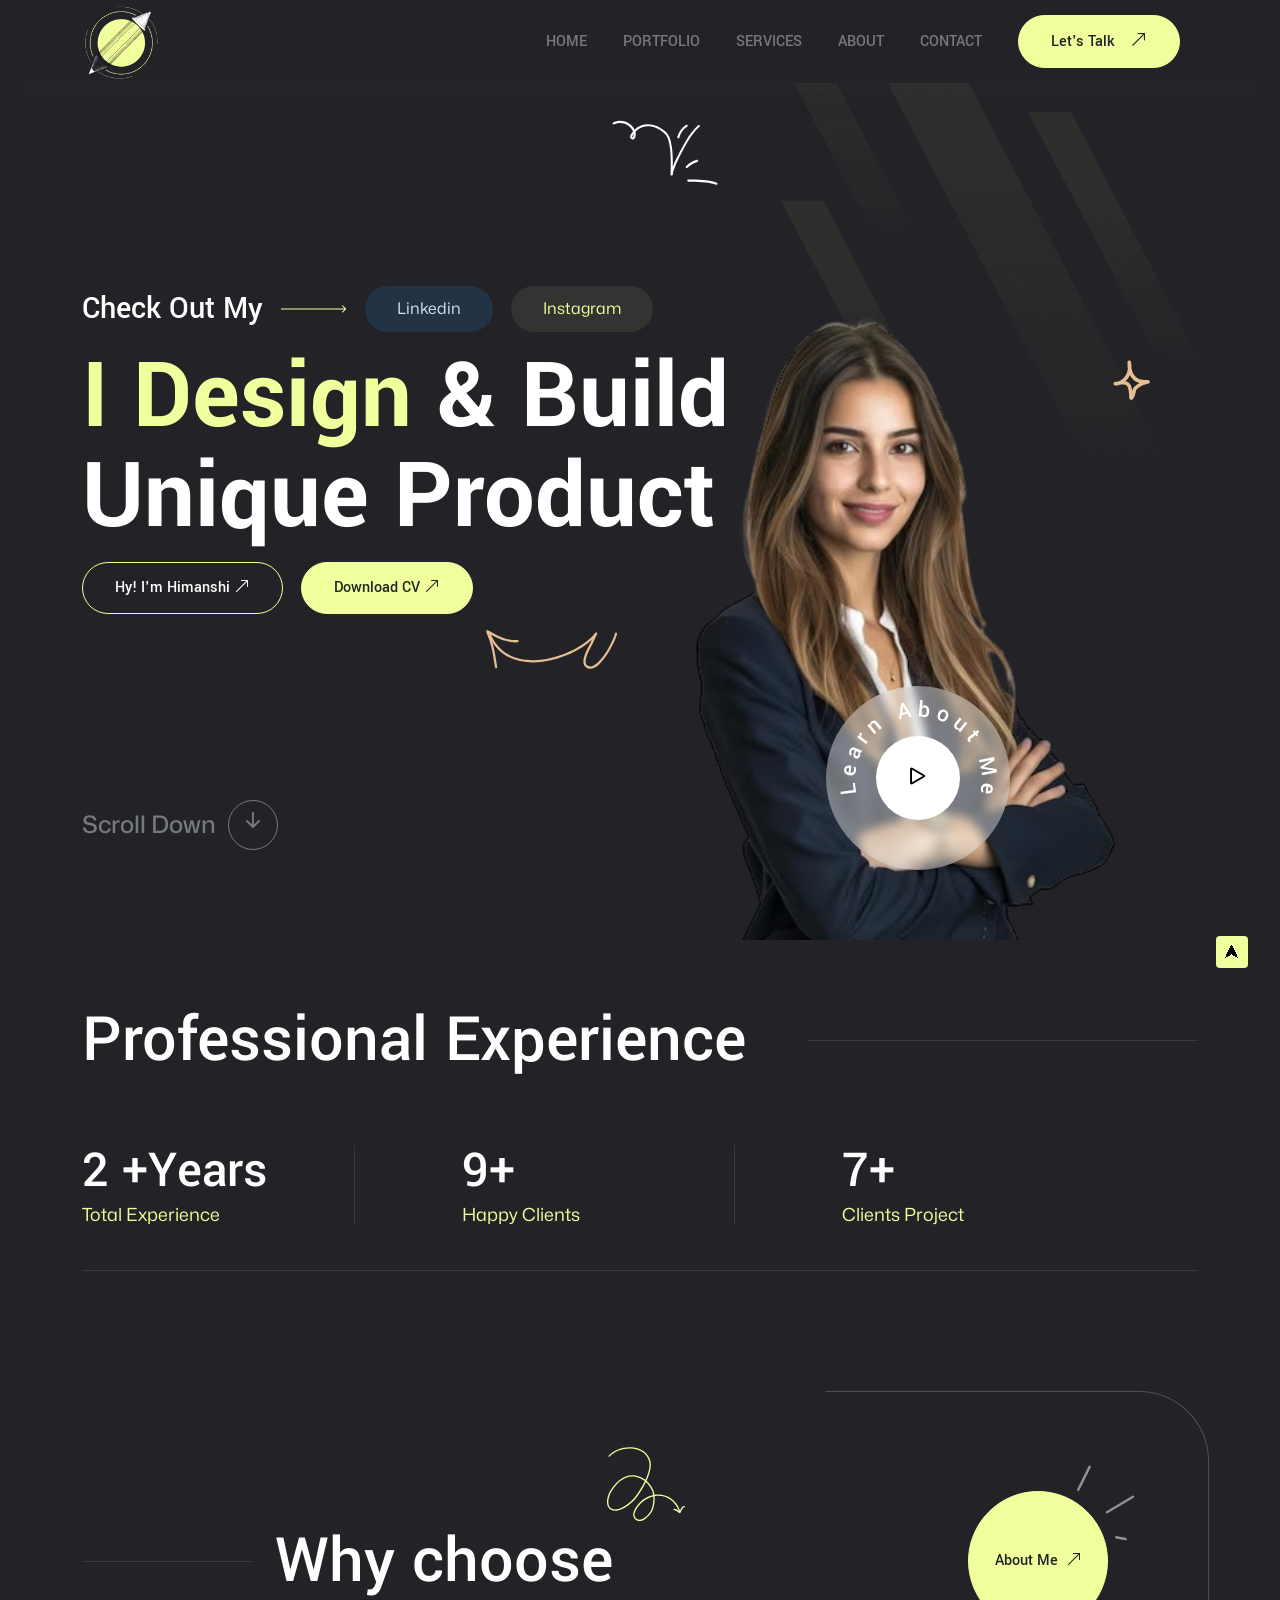
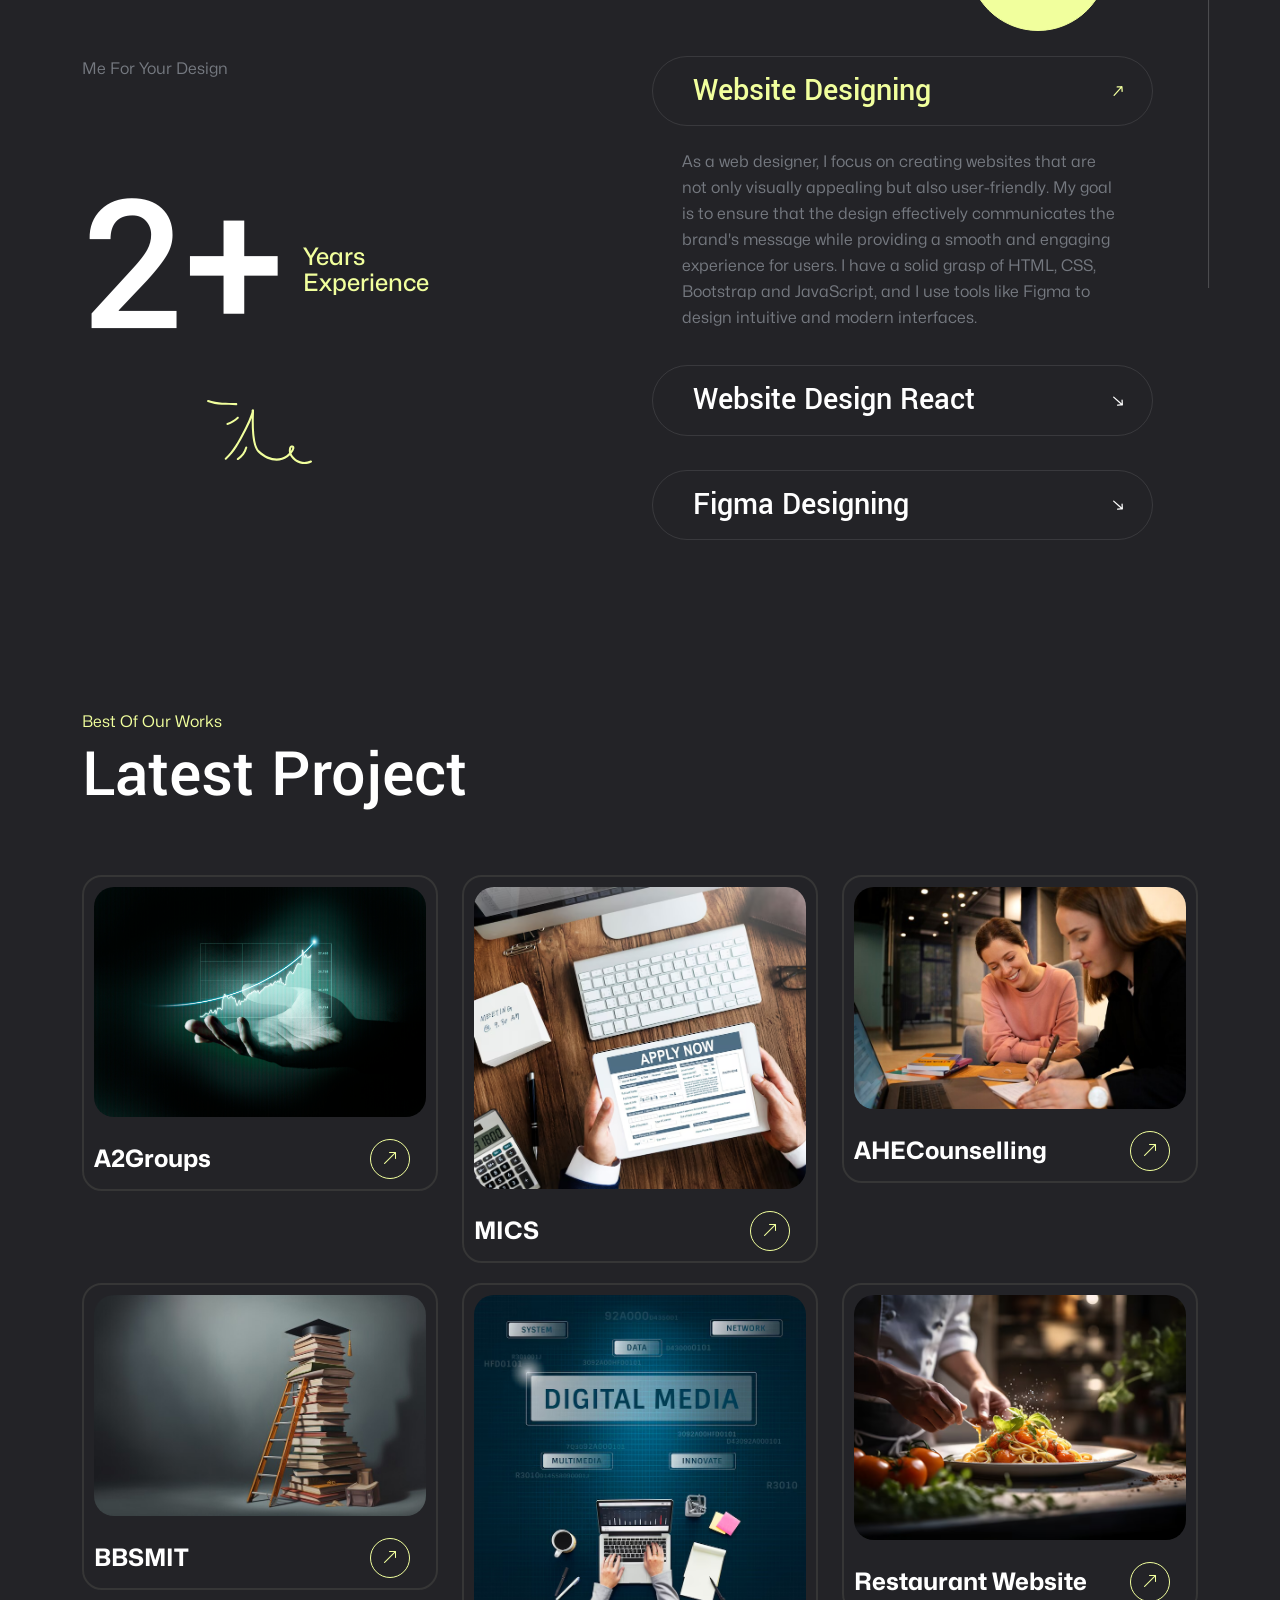
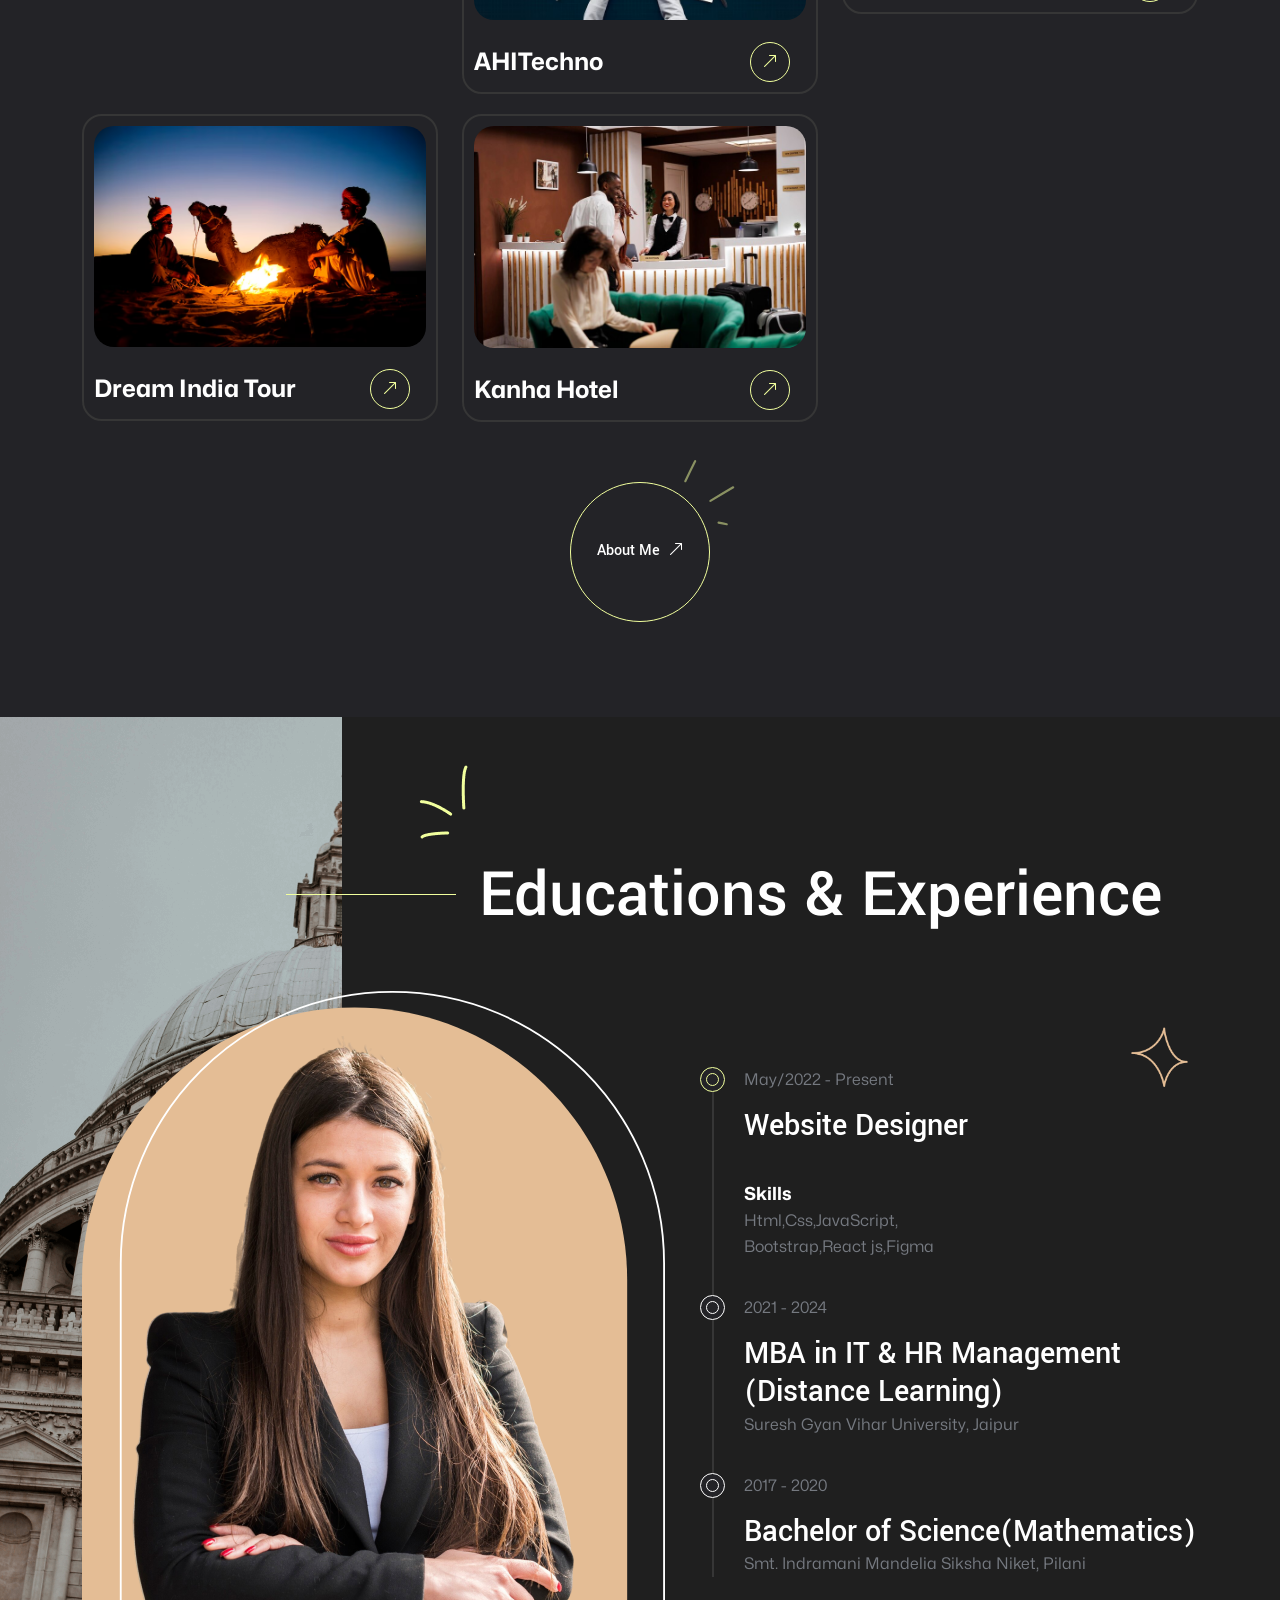
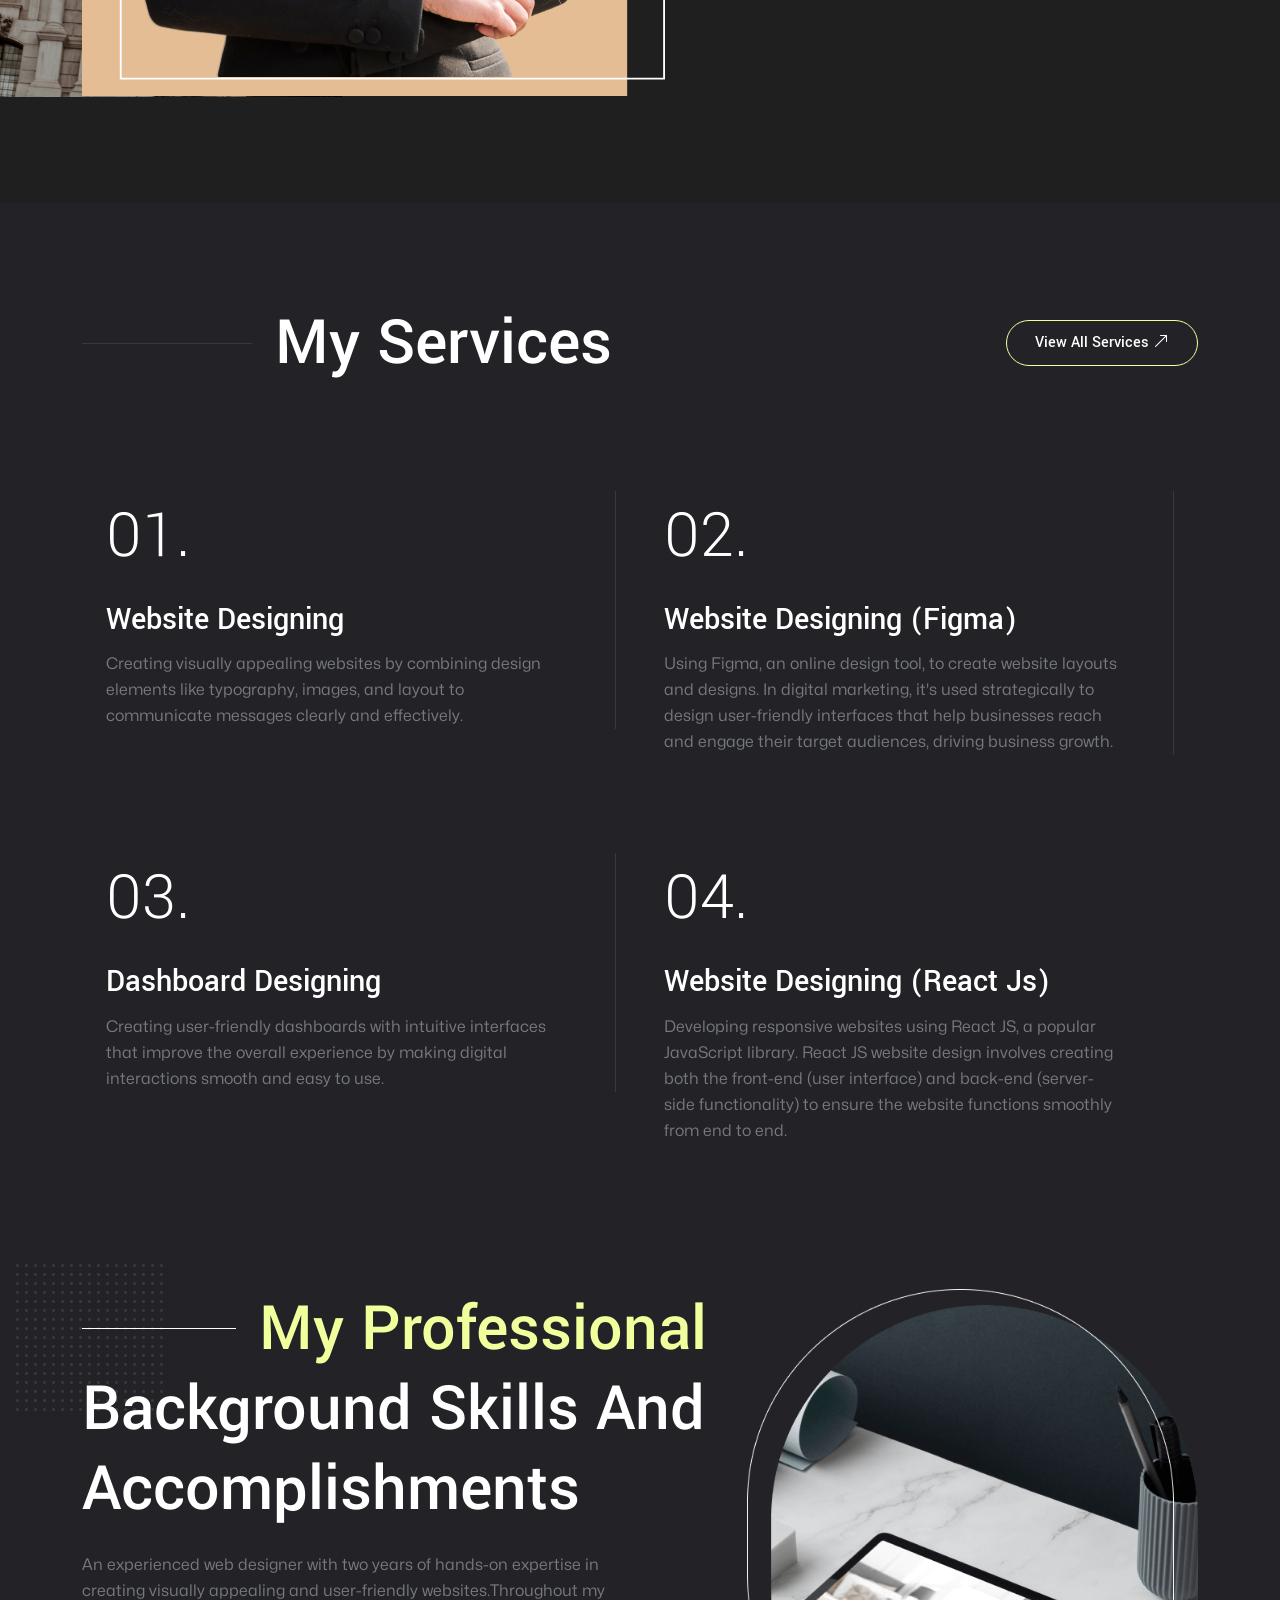
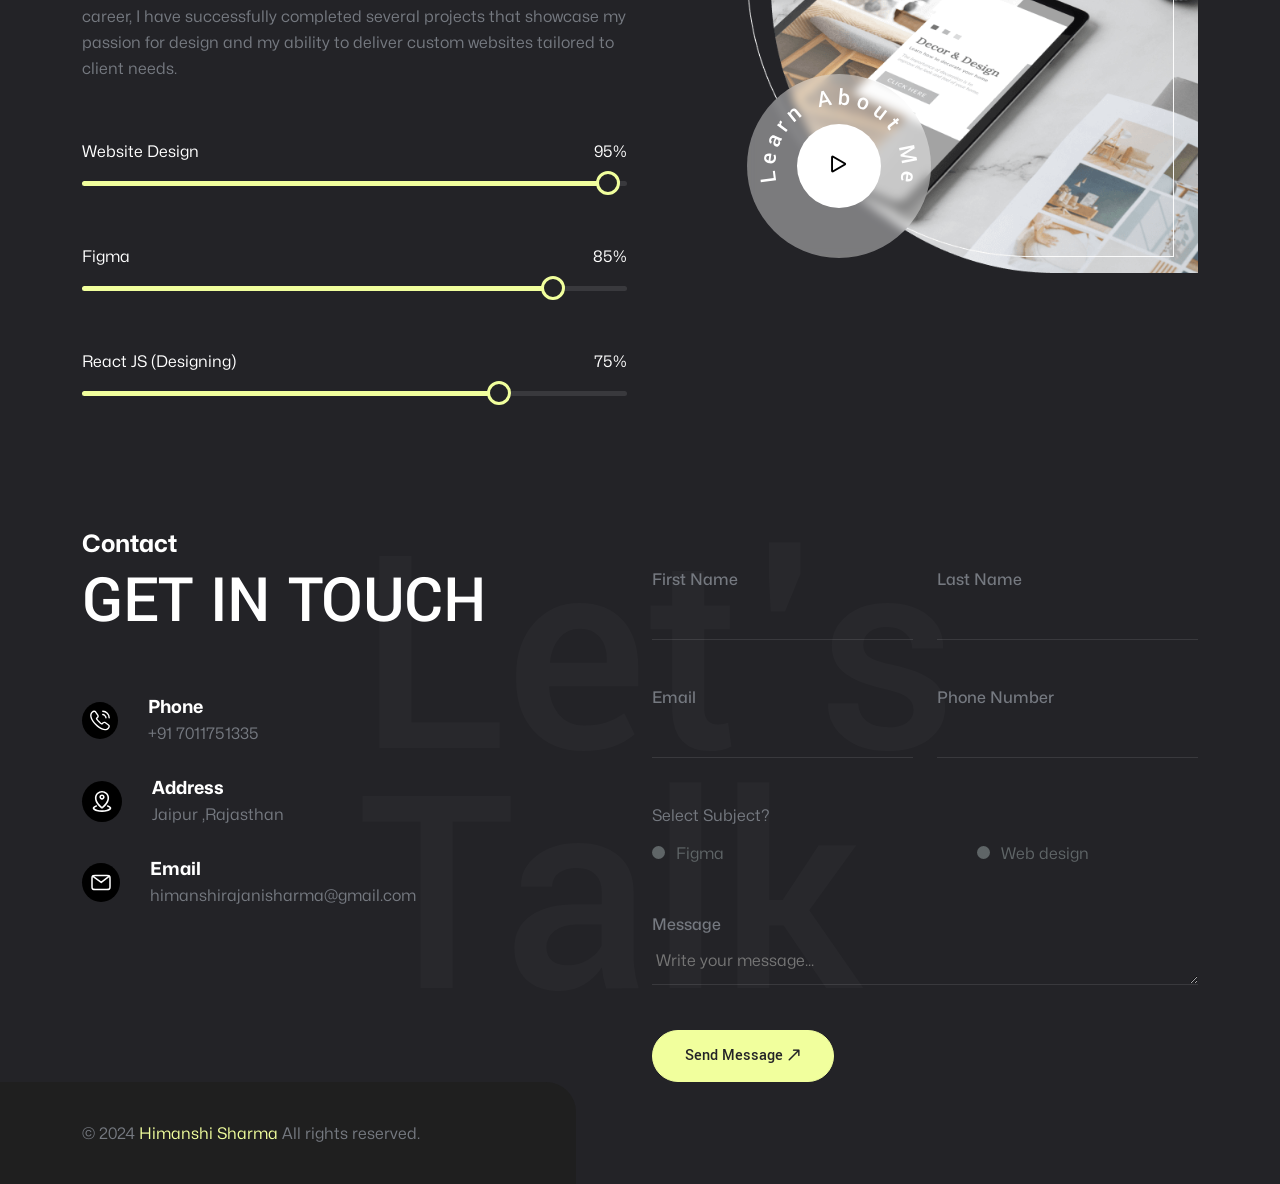
==== Himanshi_Portfolio/index.html @ c4e0eea4 "Add files via upload" ====
<!DOCTYPE html>
<html lang="en">
  <head>
    <meta charset="UTF-8" />
    <meta name="viewport" content="width=device-width, initial-scale=1.0" />
    <meta
      name="keywords"
      content="HTML, CSS, JavaScript, jQuery, bootstrap5, responsive"
    />
    <meta name="author" content="creativemela" />
    <meta name="description" content=" " />

    <!-- Title -->
    <title>Himanshi Sharma - Personal Portfolio</title>

    <!-- Favicon -->
    <link rel="icon" href="assets/images/logo-dark-theme.png" />

    <!-- CSS File -->
    <link rel="stylesheet" href="assets/css/bootstrap.min.css" />
    <link rel="stylesheet" href="assets/css/bootstrap-icons.min.css" />
    <link rel="stylesheet" href="assets/css/fontawesome.all.min.css" />
    <link rel="stylesheet" href="assets/css/fontawesome.min.css" />
    <link rel="stylesheet" href="assets/css/style.css" />
    <link rel="stylesheet" href="assets/css/responsive.css" />
  </head>

  <body id="dark">
    <!-- Preloader -->
    <div id="preloader">
      <div id="container" class="container-preloader">
        <div class="animation-preloader">
          <div class="spinner"></div>
          <div class="txt-loading">
            <span data-preloader-txt="P" class="characters">P</span>

            <span data-preloader-txt="O" class="characters">O</span>

            <span data-preloader-txt="R" class="characters">R</span>

            <span data-preloader-txt="T" class="characters">T</span>

            <span data-preloader-txt="F" class="characters">F</span>

            <span data-preloader-txt="O" class="characters">O</span>

            <span data-preloader-txt="L" class="characters">L</span>

            <span data-preloader-txt="I" class="characters">I</span>

            <span data-preloader-txt="O" class="characters">O</span>
          </div>
        </div>
        <div class="loader-section section-left"></div>
        <div class="loader-section section-right"></div>
      </div>
    </div>

    <!-- Header Area Start -->
    <header
      class="site-header site-header-absolute site-header-menu-right landing-1-menu site-header-sticky"
    >
      <div class="container">
        <nav class="navbar site-navbar">
          <div class="brand-logo">
            <a href="#">
              <img
                src="assets/images/logo-dark-theme.png"
                alt="logo"
                class="dark-version-logo"
              />
            </a>
          </div>
          <div class="menu-block-wrapper">
            <div class="menu-overlay"></div>
            <nav class="menu-block" id="append-menu-header">
              <div class="mobile-menu-head">
                <div class="go-back">
                  <i class="fa fa-angle-left"></i>
                </div>
                <div class="current-menu-title"></div>
                <div class="mobile-menu-close">&times;</div>
              </div>
              <ul class="site-menu-main">
                <li class="nav-item nav-item-has-children">
                  <a href="#" class="nav-link-item drop-trigger">Home </a>
                </li>
                <li>
                  <a href="#portfolio" class="nav-link-item">PORTFOLIO</a>
                </li>
                <li>
                  <a href="#services" class="nav-link-item">SERVICES</a>
                </li>

                <li>
                  <a href="#about-me" class="nav-link-item">ABOUT</a>
                </li>
                <li>
                  <a href="#contact" class="nav-link-item">CONTACT</a>
                </li>
                <li>
                  <a href="tel:+91 7011751335"
                    ><button type="button" class="btn theme-btn-two">
                      Let's Talk<i class="bi bi-arrow-up-right"></i></button
                  ></a>
                </li>
              </ul>
            </nav>
          </div>

          <div class="mobile-menu-trigger">
            <span></span>
          </div>
        </nav>
      </div>
    </header>
    <!-- Header Area End -->

    <!-- Main Area Start -->
    <main>
      <!-- Hero Area Start -->
      <section class="hero-area">
        <img
          class="pattern"
          src="assets/images/hero/pattern.png"
          alt="pattern"
        />

        <div class="container">
          <div class="row position-relative">
            <div class="col-lg-8">
              <div class="hero-info-wrapper">
                <div class="hero-info-inner">
                  <img
                    class="stylish-line"
                    src="assets/images/hero/multi-line.svg"
                    alt="stylish line"
                  />
                  <div class="social-media-wrapper">
                    <div class="check-out-text">
                      <h4>Check Out My</h4>
                      <img
                        class="long-arrow"
                        src="assets/images/hero/long-arrow.svg"
                        alt="long arrow"
                      />
                    </div>
                    <div class="social-button">
                      <a
                        href="https://www.linkedin.com/in/himanshi-sharma-b840b9240"
                        target="_blank"
                        class="bg-blue text-light-blue rounded-pill"
                      >
                        Linkedin
                      </a>

                      <a
                        href="https://www.instagram.com/_himanshi._.sharma?utm_source=qr&igsh=Y3dnMzZrMnhrZ2h4"
                        target="_blank"
                        class="bg-dark-yellow text-yellow rounded-pill"
                      >
                        Instagram
                      </a>
                    </div>
                  </div>

                  <div class="hero-title-heading-wrapper">
                    <h1>
                      <span>I Design</span>
                      & Build <br />Unique Product
                    </h1>

                    <div class="hero-btn-wrapper">
                      <button type="button" class="btn theme-btn-one">
                        Hy! I'm Himanshi
                        <i class="bi bi-arrow-up-right"></i>
                      </button>
                      <button type="button" class="btn theme-btn-two" id="downloadCvBtn">
                        Download CV
                        <i class="bi bi-arrow-up-right"></i>
                      </button>
                    </div>
                  </div>

                  <img
                    class="stylish-arrow"
                    src="assets/images/hero/style-arrow.svg"
                    alt="stylish arrow"
                  />
                </div>

                <div class="scroll-down-wrapper scroll-down">
                  <div class="d-flex align-items-center">
                    <h5 class="mr-20 text-gray">Scroll Down</h5>
                    <div
                      class="scroll-circle d-flex align-items-center justify-content-center"
                    >
                      <i class="bi bi-arrow-down-short"></i>
                    </div>
                  </div>
                </div>
              </div>
            </div>

            <div class="col-lg-4"></div>
            <div class="profile">
              <img
                class="profile-pic"
                src="assets/images/hero/business-women.png"
                alt="creativemela profile pic"
              />
              <img
                class="stylish-star"
                src="assets/images/hero/star.svg"
                alt="stylish star"
              />
            </div>

            <div class="big-round-shape">
              <div class="position-relative">
                <img
                  class="round-text position-absolute"
                  src="assets/images/hero/round-text.svg"
                  alt="round text"
                />
                <button
                  type="button"
                  class="small-round-shape position-fixed video-btn"
                >
                  <i class="bi bi-play"></i>
                </button>
              </div>
            </div>
          </div>
        </div>
      </section>
      <!-- Hero Area End -->

      <!-- Experience Area Start -->
      <section class="experience-area">
        <div class="container">
          <h2 class="section-title">Professional Experience</h2>
          <div id="countUpArea" class="row counter-wrapper">
            <div class="counter-item col-lg-4 col-md-6">
              <h3><span class="num" data-num="2">2 </span>+Years</h3>
              <p>Total Experience</p>
            </div>
            <div class="counter-item col-lg-4 col-md-6">
              <h3><span class="num" data-num="20">20</span>+</h3>
              <p>Happy Clients</p>
            </div>
            <div class="counter-item col-lg-4 col-md-6">
              <h3><span class="num" data-num="15">15</span>+</h3>
              <p>Clients Project</p>
            </div>
          </div>
          <hr class="hr" />
        </div>
      </section>
      <!-- Experience Area End -->

      <!-- Why Choose US Area Start -->
      <section class="why-choose-us-area pt-285">
        <div class="container">
          <img
            class="style-img-1"
            src="assets/images/whyChoose/why-choose-us-area-style-2.svg"
            alt="stylish shape"
          />
          <img
            class="style-img-2"
            src="assets/images/whyChoose/why-choose-us-area-style-3.svg"
            alt="stylish shape"
          />
          <img
            class="style-img-3"
            src="assets/images/whyChoose/why-choose-us-area-style-4.svg"
            alt="stylish shape"
          />
          <div class="section-title-wrapper">
            <div class="section-title-inner">
              <span class="hr"></span>
              <h2>Why choose</h2>
            </div>
            <div class="round-btn-wrapper">
              <button class="btn theme-btn-two round-btn">
                About Me
                <i class="ms-2 bi bi-arrow-up-right"></i>
              </button>
            </div>
          </div>
          <div class="row">
            <div class="col-md-6">
              <div id="countUpArea2" class="years-experience-wrapper">
                <p>Me For Your Design</p>
                <div class="years-experience-text d-flex align-items-center">
                  <h2>2+</h2>
                  <h5>Years<br />Experience</h5>
                </div>
                <img
                  src="assets/images/whyChoose/why-choose-us-area-style-1.svg"
                  alt="style img"
                />
              </div>
            </div>
            <div class="col-md-6">
              <div class="accordion" id="accordionExample">
                <div class="accordion-item">
                  <h4 class="accordion-header">
                    <button
                      class="accordion-button"
                      type="button"
                      data-bs-toggle="collapse"
                      data-bs-target="#collapseOne"
                      aria-expanded="true"
                      aria-controls="collapseOne"
                    >
                      Website Designing
                    </button>
                  </h4>
                  <div
                    id="collapseOne"
                    class="accordion-collapse collapse show"
                    data-bs-parent="#accordionExample"
                  >
                    <div class="accordion-body">
                      <p>
                        As a web designer, I focus on creating websites that are
                        not only visually appealing but also user-friendly. My
                        goal is to ensure that the design effectively
                        communicates the brand's message while providing a
                        smooth and engaging experience for users. I have a solid
                        grasp of HTML, CSS, Bootstrap and JavaScript, and I use
                        tools like Figma to design intuitive and modern
                        interfaces.
                      </p>
                    </div>
                  </div>
                </div>
                <div class="accordion-item">
                  <h4 class="accordion-header">
                    <button
                      class="accordion-button collapsed"
                      type="button"
                      data-bs-toggle="collapse"
                      data-bs-target="#collapseTwo"
                      aria-expanded="false"
                      aria-controls="collapseTwo"
                    >
                      Website Design React
                    </button>
                  </h4>
                  <div
                    id="collapseTwo"
                    class="accordion-collapse collapse"
                    data-bs-parent="#accordionExample"
                  >
                    <div class="accordion-body">
                      <p>
                        I have recently enhanced my experience using React to
                        create dynamic and interactive user interfaces. My focus
                        is on designing efficient and scalable front-end
                        solutions by working with React components, managing
                        state, and setting up smooth navigation through routing.
                        I ensure that the design provides a seamless and
                        engaging experience for users.
                      </p>
                    </div>
                  </div>
                </div>
                <div class="accordion-item">
                  <h4 class="accordion-header">
                    <button
                      class="accordion-button collapsed"
                      type="button"
                      data-bs-toggle="collapse"
                      data-bs-target="#collapseThree"
                      aria-expanded="false"
                      aria-controls="collapseThree"
                    >
                      Figma Designing
                    </button>
                  </h4>
                  <div
                    id="collapseThree"
                    class="accordion-collapse collapse"
                    data-bs-parent="#accordionExample"
                  >
                    <div class="accordion-body">
                      <p>
                        Though I wouldn’t call myself a Figma expert, I have a
                        good working knowledge of the tool. I can comfortably
                        create basic designs and prototypes for web projects,
                        and I work closely with designers to make sure the final
                        product matches their creative vision while maintaining
                        technical accuracy.
                      </p>
                    </div>
                  </div>
                </div>
              </div>
            </div>
          </div>
        </div>
      </section>
      <!-- Why Choose US Area End -->

      <!-- Project Area Start -->
      <section id="portfolio" class="project-area pt-135">
        <div class="container">
          <p class="h-p">Best Of Our Works</p>
          <div class="section-title-wrapper">
            <div>
              <h2>Latest Project</h2>
            </div>
          </div>

          <div class="col-sm-12">
            <div class="projectsContainer row">
              <div class="grid-item col-lg-4 col-md-6 ui-ux">
                <div class="project-item">
                  <img
                    src="assets/images/projects/project-1.jpg"
                    alt="project img"
                  />

                  <div
                    class="project-title-wrapper d-flex align-items-center justify-content-between"
                  >
                    <div>
                      <h5>A2Groups</h5>
                    </div>
                    <a href="https://a2groups.org/"
                      ><button type="button" class="project-btn me-3">
                        <i class="bi bi-arrow-up-right"></i></button
                    ></a>
                  </div>
                </div>
              </div>

              <div class="grid-item col-lg-4 col-md-6 graphics-design">
                <div class="project-item">
                  <img
                    src="assets/images/projects/project-2.png"
                    alt="project img"
                  />

                  <div
                    class="project-title-wrapper d-flex align-items-center justify-content-between"
                  >
                    <div>
                      <h5>MICS</h5>
                    </div>
                    <a href="https://mics.a2groups.org/"
                      ><button type="button" class="project-btn me-3">
                        <i class="bi bi-arrow-up-right"></i></button
                    ></a>
                  </div>
                </div>
              </div>

              <div class="grid-item col-lg-4 col-md-6 apps-design">
                <div class="project-item">
                  <img
                    src="assets/images/projects/project-3.png"
                    alt="project img"
                  />

                  <div
                    class="project-title-wrapper d-flex align-items-center justify-content-between"
                  >
                    <div>
                      <h5>AHECounselling</h5>
                    </div>
                    <a href="https://www.ahecounselling.com/"
                      ><button type="button" class="project-btn me-3">
                        <i class="bi bi-arrow-up-right"></i></button
                    ></a>
                  </div>
                </div>
              </div>

              <div class="grid-item col-lg-4 col-md-6 graphics-design">
                <div class="project-item">
                  <img
                    src="assets/images/projects/project-4.png"
                    alt="project img"
                  />

                  <div
                    class="project-title-wrapper d-flex align-items-center justify-content-between"
                  >
                    <div>
                      <h5>BBSMIT</h5>
                    </div>
                    <a href="https://bbsmituni.com/"
                      ><button type="button" class="project-btn me-3">
                        <i class="bi bi-arrow-up-right"></i>
                      </button>
                    </a>
                  </div>
                </div>
              </div>

              <div class="grid-item col-lg-4 col-md-6 web-design">
                <div class="project-item">
                  <img
                    src="assets/images/projects/project-5.png"
                    alt="project img"
                  />

                  <div
                    class="project-title-wrapper d-flex align-items-center justify-content-between"
                  >
                    <div>
                      <h5>AHITechno</h5>
                    </div>
                    <a href="https://ahitechno.com/"
                      ><button type="button" class="project-btn me-3">
                        <i class="bi bi-arrow-up-right"></i>
                      </button>
                    </a>
                  </div>
                </div>
              </div>

              <div class="grid-item col-lg-4 col-md-6 apps-design">
                <div class="project-item">
                  <img
                    src="assets/images/projects/project-6.png"
                    alt="project img"
                  />

                  <div
                    class="project-title-wrapper d-flex align-items-center justify-content-between"
                  >
                    <div>
                      <h5>Restaurant Website</h5>
                    </div>
                    <a href="https://restaurant-opal-ten.vercel.app/">
                      <button type="button" class="project-btn me-3">
                        <i class="bi bi-arrow-up-right"></i>
                      </button>
                    </a>
                  </div>
                </div>
              </div>

              <div class="grid-item col-lg-4 col-md-6 ui-ux">
                <div class="project-item">
                  <img
                    src="assets/images/projects/project-7.png"
                    alt="project img"
                  />

                  <div
                    class="project-title-wrapper d-flex align-items-center justify-content-between"
                  >
                    <div>
                      <h5>Dream India Tour</h5>
                    </div>
                    <a href="https://mydreamindiatour.com/"
                      ><button type="button" class="project-btn me-3">
                        <i class="bi bi-arrow-up-right"></i>
                      </button>
                    </a>
                  </div>
                </div>
              </div>

              <div class="grid-item col-lg-4 col-md-6 web-design">
                <div class="project-item">
                  <img
                    src="assets/images/projects/project-8.png"
                    alt="project img"
                  />

                  <div
                    class="project-title-wrapper d-flex align-items-center justify-content-between"
                  >
                    <div>
                      <h5>Kanha Hotel</h5>
                    </div>
                    <a href="https://www.kanhahotelnims.org/"
                      ><button type="button" class="project-btn me-3">
                        <i class="bi bi-arrow-up-right"></i>
                      </button>
                    </a>
                  </div>
                </div>
              </div>
            </div>
          </div>

          <div class="round-btn-wrapper position-relative">
            <img
              src="assets/images/projects/stylish-shape.svg"
              alt="stylish shape"
            />
            <button class="btn round-btn">
              About Me
              <i class="ms-2 bi bi-arrow-up-right"></i>
            </button>
          </div>
        </div>
      </section>
      <!-- Projects Area End -->

      <!-- Education & Experience Area Start -->
      <section id="about-me" class="education-area mt-95">
        <div class="container-wrapper">
          <div class="container">
            <img
              class="line-shape"
              src="assets/images/educations/style-1.png"
              alt="line shape"
            />
            <div class="section-title-wrapper">
              <span class="hr"></span>
              <h2>Educations & Experience</h2>
            </div>
            <div class="row">
              <div class="col-lg-6 col-md-6">
                <div class="profile-pic-wrapper">
                  <img
                    class="profile-pic"
                    src="assets/images/educations/businesswoman.png"
                    alt="woman"
                  />
                  <img
                    class="profile-bg-line"
                    src="assets/images/educations/profile-bg-line-white.svg"
                    alt="profile bg line"
                  />

                  <img
                    class="profile-bg"
                    src="assets/images/educations/profile-bg-brown.svg"
                    alt="profile pic bg"
                  />
                </div>
              </div>
              <div class="timeline-wrapper col-lg-6 col-md-6">
                <div class="timeline">
                  <div class="timeline-item-wrapper">
                    <span class="circle"><span></span></span>
                    <p class="years">May/2022 - Present</p>
                    <div class="experience-details">
                      <h4>Website Designer</h4>
                    </div>
                    <div class="experience-details">
                      <h6>Skills</h6>
                      <p>Html,Css,JavaScript,<br />Bootstrap,React js,Figma</p>
                    </div>
                  </div>
                  <div class="timeline-item-wrapper">
                    <span class="circle border-white"
                      ><span class="border-white"></span
                    ></span>
                    <p class="years">2021 - 2024</p>
                    <div class="experience-details">
                      <h4>MBA in IT & HR Management (Distance Learning)</h4>
                      <p>Suresh Gyan Vihar University, Jaipur</p>
                    </div>
                  </div>
                  <div class="timeline-item-wrapper">
                    <span class="circle border-white"
                      ><span class="border-white"></span
                    ></span>
                    <p class="years">2017 - 2020</p>
                    <div class="experience-details">
                      <h4>Bachelor of Science(Mathematics)</h4>
                      <p>Smt. Indramani Mandelia Siksha Niket, Pilani</p>
                    </div>
                  </div>
                  <img
                    class="rectangle-shape"
                    src="assets/images/educations/style-2.png"
                    alt="style shape"
                  />
                </div>
              </div>
            </div>
          </div>
        </div>
        <div class="extra-div"></div>
      </section>
      <!-- Education & Experience Area End -->

      <!-- Service Area Start -->
      <section id="services" class="service-area pt-190">
        <div class="container">
          <img src="assets/images/circle-services.svg" alt="circle" />
          <div class="section-title-wrapper">
            <div class="section-title-inner">
              <span class="hr"></span>
              <h2>My Services</h2>
            </div>
            <div class="all-services-btn-wrapper">
              <button class="btn theme-btn-one">
                View All Services
                <i class="bi bi-arrow-up-right"></i>
              </button>
            </div>
          </div>

          <div class="services-wrapper">
            <div class="row g-md-5 g-sm-0">
              <div class="col-lg-6 col-md-6">
                <div class="single-service service-one">
                  <h2>01.</h2>
                  <h4>Website Designing</h4>
                  <p>
                    Creating visually appealing websites by combining design
                    elements like typography, images, and layout to communicate
                    messages clearly and effectively.
                  </p>
                </div>
              </div>
              <div class="col-lg-6 col-md-6">
                <div class="single-service service-two">
                  <h2>02.</h2>
                  <h4>Website Designing (Figma)</h4>
                  <p>
                    Using Figma, an online design tool, to create website
                    layouts and designs. In digital marketing, it's used
                    strategically to design user-friendly interfaces that help
                    businesses reach and engage their target audiences, driving
                    business growth.
                  </p>
                </div>
              </div>

              <div class="col-lg-6 col-md-6">
                <div class="single-service service-five">
                  <h2>03.</h2>
                  <h4>Dashboard Designing</h4>
                  <p>
                    Creating user-friendly dashboards with intuitive interfaces
                    that improve the overall experience by making digital
                    interactions smooth and easy to use.
                  </p>
                </div>
              </div>
              <div class="col-lg-6 col-md-6">
                <div class="single-service service-six">
                  <h2>04.</h2>
                  <h4>Website Designing (React Js)</h4>
                  <p>
                    Developing responsive websites using React JS, a popular
                    JavaScript library. React JS website design involves
                    creating both the front-end (user interface) and back-end
                    (server-side functionality) to ensure the website functions
                    smoothly from end to end.
                  </p>
                </div>
              </div>
            </div>
          </div>
        </div>
      </section>
      <!-- Service Area End -->

      <!-- Skills Area Start -->
      <section class="skills-area pt-95">
        <div class="container">
          <div class="row">
            <div class="col-xl-7 col-md-6 col-12">
              <div class="skills-info">
                <div class="section-title-wrapper">
                  <span class="hr"></span>
                  <h2>My Professional</h2>
                </div>
                <h2 class="skills-heading">
                  Background Skills And Accomplishments
                </h2>
                <p class="pe-xl-5 me-xl-4">
                  An experienced web designer with two years of hands-on
                  expertise in creating visually appealing and user-friendly
                  websites.Throughout my career, I have successfully completed
                  several projects that showcase my passion for design and my
                  ability to deliver custom websites tailored to client needs.
                </p>
                <div class="skills-progress-wrapper">
                  <div class="skills pe-xl-5 me-xl-5">
                    <div class="skill-text">
                      <p>Website Design</p>
                      <p><span>95</span>%</p>
                    </div>
                    <div class="progress-bg-line">
                      <div class="progress-animated-line">
                        <span></span>
                      </div>
                    </div>
                    <div class="skill-text">
                      <p>Figma</p>
                      <p><span>85</span>%</p>
                    </div>
                    <div class="progress-bg-line">
                      <div class="progress-animated-line">
                        <span></span>
                      </div>
                    </div>
                    <div class="skill-text">
                      <p>React JS (Designing)</p>
                      <p><span>75</span>%</p>
                    </div>
                    <div class="progress-bg-line">
                      <div class="progress-animated-line">
                        <span></span>
                      </div>
                    </div>
                  </div>
                </div>
              </div>
            </div>
            <div class="col-xl-5 col-md-6 col-12">
              <div class="skill-img-btn-wrapper position-relative">
                <img
                  src="assets/images/skills/skill-area-dark-v.png"
                  alt="skills"
                />

                <div class="big-round-shape">
                  <div class="position-relative">
                    <img
                      class="round-text position-absolute"
                      src="assets/images/hero/round-text.svg"
                      alt="round text"
                    />
                    <button
                      type="button"
                      class="small-round-shape position-fixed video-btn"
                    >
                      <i class="bi bi-play"></i>
                    </button>
                  </div>
                </div>
              </div>
            </div>
          </div>
        </div>
      </section>
      <!-- Skills Area End -->

      <!-- Contact Area Start -->
      <section id="contact" class="contact-area">
        <h2 class="bg-text">Let's Talk</h2>
        <img
          class="circle-img"
          src="assets/images/circle-contact-area.svg"
          alt="img-circle"
        />
        <div class="container">
          <div class="row">
            <div class="col-lg-6 col-sm-12">
              <div class="contact-title">
                <h5>Contact</h5>
                <h2>GET IN TOUCH</h2>
              </div>
              <ul class="contact-meta-info-area">
                <li>
                  <div class="contact-meta-info">
                    <div class="contact-meta-icon">
                      <svg
                        width="22"
                        height="23"
                        viewBox="0 0 24 25"
                        fill="none"
                        xmlns="http://www.w3.org/2000/svg"
                      >
                        <path
                          d="M21.97 18.7734C21.97 19.1334 21.89 19.5034 21.72 19.8634C21.55 20.2234 21.33 20.5634 21.04 20.8834C20.55 21.4234 20.01 21.8134 19.4 22.0634C18.8 22.3134 18.15 22.4434 17.45 22.4434C16.43 22.4434 15.34 22.2034 14.19 21.7134C13.04 21.2234 11.89 20.5634 10.75 19.7334C9.6 18.8934 8.51 17.9634 7.47 16.9334C6.44 15.8934 5.51 14.8034 4.68 13.6634C3.86 12.5234 3.2 11.3834 2.72 10.2534C2.24 9.11336 2 8.02336 2 6.98336C2 6.30336 2.12 5.65336 2.36 5.05336C2.6 4.44336 2.98 3.88336 3.51 3.38336C4.15 2.75336 4.85 2.44336 5.59 2.44336C5.87 2.44336 6.15 2.50336 6.4 2.62336C6.66 2.74336 6.89 2.92336 7.07 3.18336L9.39 6.45336C9.57 6.70336 9.7 6.93336 9.79 7.15336C9.88 7.36336 9.93 7.57336 9.93 7.76336C9.93 8.00336 9.86 8.24336 9.72 8.47336C9.59 8.70336 9.4 8.94336 9.16 9.18336L8.4 9.97336C8.29 10.0834 8.24 10.2134 8.24 10.3734C8.24 10.4534 8.25 10.5234 8.27 10.6034C8.3 10.6834 8.33 10.7434 8.35 10.8034C8.53 11.1334 8.84 11.5634 9.28 12.0834C9.73 12.6034 10.21 13.1334 10.73 13.6634C11.27 14.1934 11.79 14.6834 12.32 15.1334C12.84 15.5734 13.27 15.8734 13.61 16.0534C13.66 16.0734 13.72 16.1034 13.79 16.1334C13.87 16.1634 13.95 16.1734 14.04 16.1734C14.21 16.1734 14.34 16.1134 14.45 16.0034L15.21 15.2534C15.46 15.0034 15.7 14.8134 15.93 14.6934C16.16 14.5534 16.39 14.4834 16.64 14.4834C16.83 14.4834 17.03 14.5234 17.25 14.6134C17.47 14.7034 17.7 14.8334 17.95 15.0034L21.26 17.3534C21.52 17.5334 21.7 17.7434 21.81 17.9934C21.91 18.2434 21.97 18.4934 21.97 18.7734Z"
                          stroke="white"
                          stroke-width="1.5"
                          stroke-miterlimit="10"
                        />
                        <path
                          d="M18.5 9.44336C18.5 8.84336 18.03 7.92336 17.33 7.17336C16.69 6.48336 15.84 5.94336 15 5.94336"
                          stroke="white"
                          stroke-width="1.5"
                          stroke-linecap="round"
                          stroke-linejoin="round"
                        />
                        <path
                          d="M22 9.44336C22 5.57336 18.87 2.44336 15 2.44336"
                          stroke="white"
                          stroke-width="1.5"
                          stroke-linecap="round"
                          stroke-linejoin="round"
                        />
                      </svg>
                    </div>
                    <div class="contact-meta">
                      <h6>Phone</h6>
                      <a href="tel:+91 7011751335">+91 7011751335</a>
                    </div>
                  </div>
                </li>
                <li>
                  <div class="contact-meta-info">
                    <div class="contact-meta-icon location-svg">
                      <svg
                        width="26"
                        height="27"
                        viewBox="0 0 24 25"
                        fill="none"
                        xmlns="http://www.w3.org/2000/svg"
                      >
                        <path
                          d="M11.2707 17.8541L10.7458 18.3897L10.7697 18.4131L10.7956 18.4344L11.2707 17.8541ZM7.88302 5.12994L8.41041 5.66319L7.88302 5.12994ZM16.1171 5.12995L16.6445 4.5967L16.1171 5.12995ZM12.7295 17.8541L13.2046 18.4344L13.2332 18.411L13.2593 18.3849L12.7295 17.8541ZM11.7745 18.1768L11.9778 17.4549L11.9778 17.4549L11.7745 18.1768ZM12.2254 18.1768L12.0222 17.4549L12.0222 17.4549L12.2254 18.1768ZM17.4661 15.9204C17.0745 15.7854 16.6476 15.9934 16.5126 16.385C16.3776 16.7766 16.5856 17.2035 16.9772 17.3385L17.4661 15.9204ZM19.6833 18.1724L19.0555 18.5828V18.5828L19.6833 18.1724ZM19.8488 18.7046L19.1025 18.6298V18.6298L19.8488 18.7046ZM19.5266 19.3254L20.0912 19.8191H20.0912L19.5266 19.3254ZM16.6887 20.8322L16.4797 20.1119L16.6887 20.8322ZM11.9859 21.4434L11.9864 20.6934H11.9864L11.9859 21.4434ZM7.28851 20.8256L7.07811 21.5455L7.28851 20.8256ZM4.46575 19.3166L5.03297 18.8259H5.03297L4.46575 19.3166ZM4.15082 18.6997L3.40397 18.7684H3.40397L4.15082 18.6997ZM4.3221 18.1643L4.9473 18.5786H4.9473L4.3221 18.1643ZM7.04272 17.3317C7.4346 17.1975 7.64352 16.7711 7.50935 16.3792C7.37518 15.9873 6.94873 15.7784 6.55685 15.9126L7.04272 17.3317ZM12 9.34748C11.4955 9.34748 11.0865 8.93848 11.0865 8.43395H9.58651C9.58651 9.76691 10.6671 10.8475 12 10.8475V9.34748ZM11.0865 8.43395C11.0865 7.92942 11.4955 7.52042 12 7.52042V6.02042C10.6671 6.02042 9.58651 7.101 9.58651 8.43395H11.0865ZM12 7.52042C12.5046 7.52042 12.9136 7.92942 12.9136 8.43395H14.4136C14.4136 7.101 13.333 6.02042 12 6.02042V7.52042ZM12.9136 8.43395C12.9136 8.93848 12.5046 9.34748 12 9.34748V10.8475C13.333 10.8475 14.4136 9.76691 14.4136 8.43395H12.9136ZM11.7957 17.3184C11.0494 16.587 9.83339 15.4853 8.78593 14.065C7.73913 12.6455 6.92769 10.9926 6.92769 9.20175H5.42769C5.42769 11.4465 6.44025 13.4115 7.57871 14.9553C8.71652 16.4981 10.047 17.7049 10.7458 18.3897L11.7957 17.3184ZM6.92769 9.20175C6.92769 7.87613 7.46006 6.60309 8.41041 5.66319L7.35563 4.59669C6.12217 5.81659 5.42769 7.47293 5.42769 9.20175H6.92769ZM8.41041 5.66319C9.36103 4.72301 10.6521 4.19336 12.0001 4.19336V2.69336C10.2596 2.69336 8.58881 3.37706 7.35563 4.59669L8.41041 5.66319ZM12.0001 4.19336C13.348 4.19336 14.639 4.72301 15.5897 5.6632L16.6445 4.5967C15.4113 3.37707 13.7405 2.69336 12.0001 2.69336V4.19336ZM15.5897 5.6632C16.54 6.6031 17.0724 7.8761 17.0724 9.20172H18.5724C18.5724 7.47291 17.8779 5.81661 16.6445 4.5967L15.5897 5.6632ZM17.0724 9.20172C17.0724 10.9891 16.2429 12.6557 15.1834 14.0856C14.1233 15.5164 12.9091 16.6152 12.1997 17.3232L13.2593 18.3849C13.9101 17.7353 15.2423 16.5257 16.3886 14.9786C17.5355 13.4307 18.5724 11.4499 18.5724 9.20172H17.0724ZM10.7956 18.4344C10.9872 18.5912 11.2243 18.8011 11.5713 18.8988L11.9778 17.4549C11.9773 17.4548 11.978 17.455 11.9796 17.4555C11.9812 17.4561 11.9824 17.4567 11.9829 17.457C11.9842 17.4575 11.9786 17.4551 11.9629 17.4445C11.946 17.4331 11.9219 17.4155 11.8845 17.386C11.8466 17.3562 11.8035 17.3209 11.7459 17.2738L10.7956 18.4344ZM12.2543 17.2738C12.1967 17.321 12.1535 17.3563 12.1156 17.3861C12.0782 17.4156 12.0541 17.4331 12.0373 17.4444C12.0217 17.455 12.0162 17.4574 12.0174 17.4568C12.0196 17.4558 12.0223 17.4549 12.0222 17.4549L12.4287 18.8988C12.7756 18.8011 13.0122 18.5919 13.2046 18.4344L12.2543 17.2738ZM11.5713 18.8988C11.8341 18.9728 12.1659 18.9728 12.4287 18.8988L12.0222 17.4549C12.0341 17.4515 12.0369 17.4518 12.0293 17.4527C12.0226 17.4535 12.0123 17.4543 12 17.4543C11.9877 17.4543 11.9774 17.4535 11.9706 17.4527C11.963 17.4518 11.9659 17.4515 11.9778 17.4549L11.5713 18.8988ZM16.9772 17.3385C18.2249 17.7687 18.8504 18.269 19.0555 18.5828L20.3111 17.7621C19.8344 17.0328 18.8279 16.39 17.4661 15.9204L16.9772 17.3385ZM19.0555 18.5828C19.0762 18.6144 19.0884 18.6377 19.0954 18.6528C19.0989 18.6604 19.1011 18.666 19.1024 18.6696C19.1037 18.6732 19.1042 18.675 19.1042 18.6751C19.1042 18.6751 19.1038 18.6738 19.1034 18.671C19.1029 18.6683 19.1024 18.6645 19.1021 18.6599C19.1013 18.6503 19.1015 18.6399 19.1025 18.6298L20.595 18.7795C20.6265 18.4653 20.5476 18.124 20.3111 17.7621L19.0555 18.5828ZM19.1025 18.6298C19.1075 18.5801 19.1191 18.6521 18.962 18.8317L20.0912 19.8191C20.4061 19.459 20.5624 19.1047 20.595 18.7795L19.1025 18.6298ZM18.962 18.8317C18.6143 19.2294 17.8097 19.7261 16.4797 20.1119L16.8977 21.5525C18.3422 21.1334 19.4683 20.5314 20.0912 19.8191L18.962 18.8317ZM16.4797 20.1119C15.1907 20.4859 13.6194 20.6945 11.9864 20.6934L11.9853 22.1934C13.7364 22.1946 15.4514 21.9721 16.8977 21.5525L16.4797 20.1119ZM11.9864 20.6934C10.3534 20.6922 8.7842 20.4814 7.49891 20.1057L7.07811 21.5455C8.52107 21.9672 10.2343 22.1921 11.9853 22.1934L11.9864 20.6934ZM7.49891 20.1057C6.17223 19.718 5.37461 19.2209 5.03297 18.8259L3.89853 19.8073C4.51553 20.5205 5.63692 21.1243 7.07811 21.5455L7.49891 20.1057ZM5.03297 18.8259C4.87949 18.6485 4.89292 18.5794 4.89766 18.631L3.40397 18.7684C3.43382 19.0928 3.58667 19.4468 3.89853 19.8073L5.03297 18.8259ZM4.89766 18.631C4.89863 18.6415 4.89868 18.6519 4.89789 18.6613C4.8971 18.6706 4.89578 18.6754 4.8959 18.675C4.89607 18.6744 4.90466 18.643 4.9473 18.5786L3.6969 17.7501C3.45691 18.1122 3.37506 18.4542 3.40397 18.7684L4.89766 18.631ZM4.9473 18.5786C5.15802 18.2606 5.79141 17.7601 7.04272 17.3317L6.55685 15.9126C5.19146 16.38 4.17982 17.0213 3.6969 17.7501L4.9473 18.5786Z"
                          fill="white"
                        />
                      </svg>
                    </div>
                    <div class="contact-meta">
                      <h6>Address</h6>
                      <p>Jaipur ,Rajasthan</p>
                    </div>
                  </div>
                </li>
                <li>
                  <div class="contact-meta-info">
                    <div class="contact-meta-icon">
                      <svg
                        width="24"
                        height="25"
                        viewBox="0 0 24 25"
                        fill="none"
                        xmlns="http://www.w3.org/2000/svg"
                      >
                        <path
                          d="M4 6.44336L12.2286 12.4434L19.9999 6.44336M21 8.64331V16.2433C21 17.3634 21.0002 17.9236 20.7822 18.3514C20.5905 18.7277 20.2841 19.0336 19.9078 19.2253C19.48 19.4433 18.9203 19.4434 17.8002 19.4434H6.2002C5.08009 19.4434 4.51962 19.4433 4.0918 19.2253C3.71547 19.0336 3.40973 18.7277 3.21799 18.3514C3 17.9236 3 17.3634 3 16.2433V8.64331C3 7.52321 3 6.96322 3.21799 6.5354C3.40973 6.15908 3.71547 5.85309 4.0918 5.66135C4.51962 5.44336 5.08009 5.44336 6.2002 5.44336H17.8002C18.9203 5.44336 19.48 5.44336 19.9078 5.66135C20.2841 5.85309 20.5905 6.15908 20.7822 6.5354C21.0002 6.96322 21 7.52321 21 8.64331Z"
                          stroke="white"
                          stroke-width="1.5"
                          stroke-linecap="round"
                          stroke-linejoin="round"
                        />
                      </svg>
                    </div>
                    <div class="contact-meta">
                      <h6>Email</h6>
                      <a href="mailto:himanshirajanisharma@gmail.com"
                        >himanshirajanisharma@gmail.com</a
                      >
                    </div>
                  </div>
                </li>
              </ul>
            </div>
            <div class="col-lg-6 col-sm-12">
              <div>
                <form action="#">
                  <div class="user-details row">
                    <div class="input-box col-md-6">
                      <label class="details" for="fname">First Name</label>
                      <input
                        type="text"
                        class="text"
                        placeholder=""
                        required
                        id="fname"
                      />
                    </div>
                    <div class="input-box col-md-6">
                      <label class="details" for="lname">Last Name</label>
                      <input
                        type="text"
                        class="text"
                        placeholder=""
                        required
                        id="lname"
                      />
                    </div>
                    <span class="margin-top-45"></span>
                    <div class="input-box col-md-6">
                      <label class="details" for="mail">Email</label>
                      <input
                        type="email"
                        class="text"
                        placeholder=""
                        required
                        id="mail"
                      />
                    </div>
                    <div class="input-box col-md-6">
                      <label class="details" for="telNo">Phone Number</label>
                      <input
                        type="tel"
                        class="text"
                        placeholder=""
                        required
                        id="telNo"
                      />
                    </div>
                  </div>
                  <div class="subject-details">
                    <p>Select Subject?</p>
                    <div class="category">
                      <label class="checkbox" for="checkbox-1">
                        <input type="checkbox" name="subject" id="checkbox-1" />
                        <span class="checkbox-mark"></span>
                        <span class="checkbox-text">Figma</span>
                      </label>
                      <label class="checkbox" for="checkbox-2">
                        <input type="checkbox" name="subject" id="checkbox-2" />
                        <span class="checkbox-mark"></span>
                        <span class="checkbox-text">Web design</span>
                      </label>
                    </div>
                  </div>
                  <div class="user-message">
                    <label class="details" for="msg">Message</label>
                    <textarea
                      name="msg"
                      id="msg"
                      cols="1"
                      rows="1"
                      placeholder="Write your message..."
                      required
                    ></textarea>
                  </div>
                  <button class="btn theme-btn-two" type="submit">
                    Send Message
                    <i class="bi bi-arrow-up-right"></i>
                  </button>
                </form>
              </div>
            </div>
          </div>
        </div>
      </section>
      <!-- Contact Area End -->
    </main>
    <!-- Main Area End -->

    <!-- Footer Area Start -->
    <footer>
      <div class="footer-wrapper"></div>
      <div class="container">
        <p>
          &copy; 2024
          <a href="#" target="_blank">Himanshi Sharma</a>
          All rights reserved.
        </p>
      </div>
    </footer>
    <!-- Footer Area End -->

    <!-- Scroll To Top  -->
    <div id="scrollTopButton">&#11165;</div>

    <!-- **** All JS Files ***** -->
    <script src="assets/js/jquery.min.js"></script>
    <script src="assets/js/bootstrap.min.js"></script>
    <!-- Custom JS -->
    <script src="assets/js/main.js"></script>
    <script src="assets/js/active.js"></script>
  </body>
</html>
---- Himanshi_Portfolio/assets/css/style.css ----
/*----------------------------------------------------------------------
	CSS INDEX
	----------------------

    01. Default Style
    02. Common Classes
    03. Header Area
    04. Hero Area
    05. Experience Area 
    06. Why Choose Us Area
    07. Project Area
    08. Educations & Experience Area
    09. Services Area
    10. Skills Area
    11. Contact Area
    12. Footer Area 
    13. Preloader 
    14. Scroll to Top Button

/* -------------------------------------------------------------- */

/*******************************************************/
/******************* 01. Default Style *****************/
/*******************************************************/

/* Import Google Fonts */
@import url("https://fonts.googleapis.com/css2?family=Yantramanav:wght@100;300;400;500;700;900&amp;display=swap");

@import url("https://fonts.googleapis.com/css2?family=Montserrat:ital,wght@0,100..900;1,100..900&amp;family=Yantramanav:wght@100;300;400;500;700;900&amp;display=swap");

/* Others Fonts */
@font-face {
  font-family: "Mona Sans";
  src: url("../fonts/Mona-Sans.woff2") format("woff2 supports variations"),
    url("../fonts/Mona-Sans.woff2") format("woff2-variations");
  font-weight: 200 900;
  font-stretch: 75% 125%;
}

*,
*::before,
*::after {
  box-sizing: border-box;
}

* {
  margin: 0;
  padding: 0;
  border: none;
  outline: none;
  box-shadow: none;
}

:root {
  --primary-color: #f1ff9d;
  --heading-color: #ffffff;
  --hr-color: #ffffff;
  --btn-bg-color: #232327;
  --btn-bg2-color: #f1ff9d;
  --btn-txt-color: #ffffff;
  --btn-txt2-color: #232327;
}

body {
  color: #1f1f1f;
  background: #ffffff;
  font-family: "Mona Sans";
  font-size: 16px;
  font-weight: 400;
  line-height: 26px;
  overflow-x: hidden;
}

#light {
  --primary-color: #1f1f1f;
  --heading-color: #1f1f1f;
  --hr-color: #1f1f1f;
  --btn-bg-color: #ffffff;
  --btn-bg2-color: #1f1f1f;
  --btn-txt-color: #1f1f1f;
  --btn-txt2-color: #ffffff;
}

#dark {
  background: #232327;
  color: #ffffff;
}

#dark-pattern {
  background: url(../images/bg-pattern.png);
  background-color: #232327;
  background-repeat: repeat;
  color: #ffffff;
}

a {
  color: #757980;
  cursor: pointer;
  outline: none;
  transition: 0.5s;
  text-decoration: none;
}

a:hover,
a:focus,
a:visited {
  text-decoration: none;
  outline: none;
}

h1,
h2,
h3,
h4,
h5,
h6,
p,
hr,
label {
  margin: 0px;
}

h1 {
  font-family: "Yantramanav", sans-serif;
  font-size: 112px;
  font-style: normal;
  font-weight: 700;
  line-height: 130px;
}

h2 {
  font-family: "Yantramanav", sans-serif;
  font-size: 68px;
  font-style: normal;
  font-weight: 500;
  line-height: 80px;
}

h3 {
  font-family: "Yantramanav", sans-serif;
  font-size: 52px;
  font-style: normal;
  font-weight: 500;
  line-height: 62px;
}

h4 {
  font-family: "Yantramanav", sans-serif;
  font-size: 32px;
  font-style: normal;
  font-weight: 500;
  line-height: 38.4px;
}

h5 {
  font-family: "Mona Sans";
  font-size: 24px;
  font-style: normal;
  font-weight: 500;
  line-height: 26px;
}

h6 {
  font-family: "Mona Sans";
  font-size: 18px;
  font-style: normal;
  font-weight: 700;
  line-height: 28px;
}

p {
  font-family: "Mona Sans";
  font-size: 16px;
  font-style: normal;
  font-weight: 400;
  line-height: 26px;
  color: #757980;
}

ul,
li {
  list-style: none;
  padding: 0;
  margin: 0;
}

img {
  max-width: 100%;
  height: auto;
  display: inline-block;
}

header:after,
section:after,
footer:after {
  display: block;
  clear: both;
  content: "";
}

/*======= Input Styles =======*/
input,
select,
textarea,
.form-control {
  width: 100%;
  height: auto;
  padding: 16px 30px;
  border-radius: 5px;
  background-color: #fff;
  border: 2px solid #cfdbf1;
}

textarea {
  display: inherit;
  padding-top: 20px;
}

label {
  cursor: pointer;
  font-weight: 500;
  margin-bottom: 5px;
  color: #000000;
}

.form-group {
  margin-bottom: 25px;
}

input:focus,
button:focus,
.form-control:focus {
  outline: none;
  box-shadow: none;
  border-color: #cfdbf1;
}

input[type="search"]::-ms-clear {
  display: none;
  width: 0;
  height: 0;
}

input[type="search"]::-ms-reveal {
  display: none;
  width: 0;
  height: 0;
}

input[type="search"]::-webkit-search-decoration,
input[type="search"]::-webkit-search-cancel-button,
input[type="search"]::-webkit-search-results-button,
input[type="search"]::-webkit-search-results-decoration {
  display: none;
}

input[type="checkbox"],
input[type="radio"] {
  height: auto;
  width: auto;
}

/*******************************************************/
/*****************  02. Common Classes *****************/
/*******************************************************/

h1,
h2,
h3,
h4,
h5,
h6 {
  color: var(--heading-color);
}

.hr {
  height: 1px;
  width: 170px;
  margin-right: 23px;
  background-color: var(--hr-color);
  opacity: 0.1;
}
#light .section-title-wrapper .hr {
  opacity: 1;
}
.pt-95 {
  padding-top: 95px;
}
.pt-135 {
  padding-top: 135px;
}
.pt-190 {
  padding-top: 190px;
}
.pt-285 {
  padding-top: 285px;
}

.mt-95 {
  margin-top: 95px;
}

.section-title-wrapper {
  display: flex;
  justify-content: space-between;
  align-items: center;
}
.section-title-inner {
  display: flex;
  align-items: center;
  margin-bottom: 60px;
}
.section-title,
.section-title-mb-60 {
  margin-bottom: 60px;
}

/** text color **/
.text-light-black {
  color: #232327;
}
.text-gray {
  color: #757980;
}
.text-white {
  color: #ffffff;
}
.text-light-blue {
  color: #d5e4f4;
}
.text-yellow {
  color: #f1ff9d;
}
.text-rose {
  color: #ff2787;
}

/** Background Color **/
.bg-light-black {
  background-color: #232327;
}
.bg-gray {
  background-color: #757980;
}
.bg-white {
  background-color: #ffffff;
}
.bg-yellow {
  background-color: #f1ff9d;
}
.bg-blue {
  background-color: #233346;
}
.bg-maroon {
  background-color: #3f3238;
}
.bg-dark-yellow {
  background-color: #333431;
}

/* pulse */
@-webkit-keyframes pulse {
  0% {
    transform: translate(0, 0);
  }
  50% {
    transform: translate(0, 10px);
  }
  100% {
    transform: translate(0, 0);
  }
}

@keyframes pulse {
  0% {
    transform: translate(0, 0);
  }
  50% {
    transform: translate(0, 10px);
  }
  100% {
    transform: translate(0, 0);
  }
}

/* zoom-in-zoom-out */
@-webkit-keyframes zoom-in-zoom-out {
  0% {
    transform: scale(1, 1);
  }
  50% {
    transform: scale(1.5, 1.5);
  }
  100% {
    transform: scale(1, 1);
  }
}

@keyframes zoom-in-zoom-out {
  0% {
    transform: scale(1, 1);
  }
  50% {
    transform: scale(1.5, 1.5);
  }
  100% {
    transform: scale(1, 1);
  }
}

/* rotate 360 degree */
@-webkit-keyframes rotate {
  0% {
    transform: rotate(0deg);
  }

  100% {
    transform: rotate(360deg);
  }
}
@keyframes rotate {
  0% {
    transform: rotate(0deg);
  }

  100% {
    transform: rotate(360deg);
  }
}

/* video button  */
.big-round-shape {
  height: 184px;
  width: 184px;
  border-radius: 50%;
  background-color: rgba(255, 255, 255, 0.4);
  -webkit-backdrop-filter: blur(5px);
  backdrop-filter: blur(5px);
  bottom: 120px;
  right: 240px;
  position: absolute;
}
.round-text {
  max-width: none;
  right: -6px;
  top: 8px;
}
.small-round-shape {
  height: 84px;
  width: 84px;
  border-radius: 50%;
  background-color: #ffffff;
  top: 50%;
  left: 50%;
  transform: translate(-50%, -50%);
  transition: 0.4s;
}
.small-round-shape .bi-play {
  color: #000000;
  font-size: 30px;
  transition: 0.4s;
}

.small-round-shape .bi-play::before {
  -webkit-animation: zoom-in-zoom-out 2s infinite;
  animation: zoom-in-zoom-out 2s infinite;
}

.small-round-shape:hover {
  background-color: #f1ff9d;
}
#light .small-round-shape:hover {
  background-color: #1f1f1f;
}
#light .small-round-shape:hover .bi-play {
  color: #ffffff;
}

/**-------------- Button style ------------------- **/

.btn {
  font-family: "Yantramanav", sans-serif;
  font-style: normal;
  font-size: 16px;
  font-weight: 500;
  line-height: 140%;
  border: 1px solid var(--primary-color) !important;
  border-radius: 100px;
  background: var(--btn-bg-color);
  color: var(--btn-txt-color);
  cursor: pointer;
  text-align: center;
  transition: 0.5s;
}

.theme-btn-one {
  padding: 11px 28px;
}

.theme-btn-one:hover {
  background: var(--btn-bg2-color);
  color: var(--btn-txt2-color);
}

.theme-btn-two {
  padding: 14px 32px;
  background-color: var(--btn-bg2-color);
  color: var(--btn-txt2-color);
  width: 100%;
}

.theme-btn-two:hover {
  background-color: var(--btn-bg-color);
  color: var(--btn-txt-color);
}
/*******************************************************/
/******************* 03. Header Area *****************/
/*******************************************************/

.site-navbar {
  display: flex;
  position: relative;
  flex-wrap: wrap;
  align-items: center;
  justify-content: space-between;
  padding-top: 0px;
}

@media (min-width: 576px) {
  .site-navbar {
    padding-top: 0px;
  }
}

@media (min-width: 992px) {
  .site-navbar {
    flex-flow: row nowrap;
    justify-content: flex-start;
  }
}

.site-navbar .menu-block-wrapper {
  flex-grow: 1;
  align-items: center;
}

@media (min-width: 992px) {
  .site-navbar .menu-block-wrapper {
    display: flex !important;
    flex-basis: auto;
  }
}

.site-header-absolute {
  position: absolute;
  top: 0;
  left: 0;
  width: 100%;
  z-index: 999;
}

.site-header-sticky:not(.mobile-sticky-enable) {
  position: absolute !important;
  top: 0;
  right: 0;
  width: 100%;
  z-index: 999;
}

@media (min-width: 992px) {
  .site-header-sticky:not(.mobile-sticky-enable) {
    position: fixed !important;
    transition: 0.4s;
  }

  .site-header-sticky:not(.mobile-sticky-enable).scrolling {
    transform: translateY(-100%);
    transition: 0.4s;
  }

  .site-header-sticky:not(.mobile-sticky-enable).reveal-header {
    transform: translateY(0%);
    box-shadow: 0 12px 34px -11px rgba(65, 62, 101, 0.1);
    z-index: 1000;
  }
}

.site-header-sticky.mobile-sticky-enable {
  top: 0;
  right: 0;
  width: 100%;
  z-index: 999;
  position: fixed !important;
  transition: 0.4s;
}

.site-header-sticky.mobile-sticky-enable.scrolling {
  transform: translateY(-100%);
  transition: 0.4s;
}

.site-header-sticky.mobile-sticky-enable.reveal-header {
  transform: translateY(0%);
  box-shadow: 0 12px 34px -11px rgba(65, 62, 101, 0.1);
  z-index: 9999;
}

.site-header--menu-center .container {
  position: relative;
}

.site-header--menu-center .menu-block-wrapper {
  position: static;
}

@media (min-width: 992px) {
  .site-header--menu-center .menu-block {
    margin-left: auto;
    margin-right: auto;
  }
}

.site-header--menu-left .menu-block .site-menu-main {
  justify-content: flex-start;
  padding-left: 15px;
}

@media (min-width: 1200px) {
  .site-header--menu-left .menu-block {
    width: 100%;
  }
}

.site-header-menu-right .menu-block-wrapper {
  position: static;
}

@media (min-width: 768px) {
  .container-fluid .site-navbar {
    padding-left: 10px;
    padding-right: 10px;
  }
}

@media (min-width: 992px) {
  .container-fluid .site-navbar {
    padding-left: 20px;
    padding-right: 20px;
  }
}

@media (min-width: 992px) {
  .row-lg {
    display: flex;
  }
}

@-webkit-keyframes slideLeft {
  0% {
    opacity: 0;
    transform: translateX(100%);
  }

  100% {
    opacity: 1;
    transform: translateX(0%);
  }
}

@keyframes slideLeft {
  0% {
    opacity: 0;
    transform: translateX(100%);
  }

  100% {
    opacity: 1;
    transform: translateX(0%);
  }
}

@-webkit-keyframes slideRight {
  0% {
    opacity: 1;
    transform: translateX(0%);
  }

  100% {
    opacity: 0;
    transform: translateX(100%);
  }
}

@keyframes slideRight {
  0% {
    opacity: 1;
    transform: translateX(0%);
  }

  100% {
    opacity: 0;
    transform: translateX(100%);
  }
}

.site-menu-main {
  margin-bottom: 0;
  padding-left: 0;
}

@media (min-width: 992px) {
  .site-menu-main {
    display: flex;
    align-items: center;
    margin-bottom: 0;
    padding-left: 0;
  }
}

.site-menu-main li {
  list-style: none;
}

.site-menu-main ul {
  list-style: none;
  margin-left: 0;
}

.site-menu-main a {
  text-decoration: none;
}

.navbar {
  padding-top: 20px;
  padding-bottom: 20px;
}

@media (min-width: 992px) {
  .navbar {
    padding-top: 0;
    padding-bottom: 0;
  }
}

.site-menu-main .nav-item {
  display: inherit;
}

.site-menu-main .nav-link-item {
  font-family: "Yantramanav", sans-serif;
  font-size: 16px;
  font-style: normal;
  font-weight: 500;
  line-height: 160%;
  text-transform: uppercase;
  position: relative;
  text-align: center;
  color: #757980;
  transition-duration: 500ms;
}

@media (min-width: 992px) {
  .site-menu-main li {
    padding-top: 15px;
    padding-bottom: 15px;
    padding-left: 18px;
    padding-right: 18px;
  }
}

.site-menu-main .sub-menu {
  position: absolute;
  z-index: 500;
  background-color: #05182b;
  box-shadow: rgba(0, 0, 0, 0.35) 0px 5px 15px;
  padding: 20px 0px;
  transition: opacity 0.5s ease, top 0.5s ease, margin-top 0.5s ease,
    background-color 0.5s ease;
  margin-top: 10px;
  opacity: 0;
  visibility: hidden;
}

@media (min-width: 992px) {
  .site-menu-main .sub-menu {
    top: 100%;
    min-width: 227px;
    max-width: 227px;
  }
}

.site-menu-main .sub-menu-item {
  color: #111;
  font-size: 16px;
  font-weight: 500;
  padding-left: 30px;
  padding-right: 30px;
  padding-top: 6px;
  padding-bottom: 6px;
}

@media (max-width: 992px) {
  .site-menu-main .sub-menu-item {
    padding-top: 30px;
    padding-bottom: 20px;
    border-bottom: 1px solid rgba(0, 0, 0, 0.1);
  }
}

@media (min-width: 992px) {
  .site-menu-main .sub-menu-item {
    color: #000;
  }
}
.site-menu-main .sub-menu-item > a {
  color: #757980;
}

@media (min-width: 992px) {
  .site-menu-main .sub-menu-item > a {
    transition: 0.4s;
  }
}

.site-menu-main .sub-menu-item:hover > a {
  color: #f1ff9d;
}

ul.menu-auth.mobile {
  display: none;
}

.site-menu-main .sub-menu-item {
  padding-top: 9px;
  padding-bottom: 9px;
  border-bottom: 1px solid rgba(255, 255, 255, 0.07);
}

@media (min-width: 992px) {
  li.nav-item-has-children:hover > .sub-menu {
    top: 100%;
    margin-top: 0px;
    visibility: visible;
    opacity: 1;
    z-index: 99;
    pointer-events: visible;
    border-radius: 0px 0px 15px 15px;
  }
}

.site-menu-main > li .sub-menu > ul > li > a {
  display: inline-block;
  padding: 10px 0;
  font-size: 15px;
  color: #555;
  transition: color 0.3s ease;
  text-decoration: none;
  text-transform: capitalize;
}

.mobile-menu-head,
.mobile-menu-trigger {
  display: none;
}

/*responsive*/
@media (max-width: 991px) {
  .site-header {
    background-color: #232327 !important;
  }
  .site-menu-main .sub-menu-item > a {
    color: #ffffff;
  }
  .site-header .mobile-menu-trigger {
    display: flex;
    height: 30px;
    width: 30px;
    margin-left: 15px;
    cursor: pointer;
    align-items: center;
    justify-content: center;
  }

  .navbar {
    padding-top: 20px;
    padding-bottom: 20px;
  }

  .site-header .mobile-menu-trigger span {
    display: block;
    height: 3px;
    background-color: #ffffff;
    width: 40px;
    position: relative;
  }

  .reveal-header .mobile-menu-trigger span {
    background-color: #ffffff !important;
  }

  .site-header .mobile-menu-trigger span:before,
  .site-header .mobile-menu-trigger span:after {
    content: "";
    position: absolute;
    left: 0;
    width: 100%;
    height: 100%;
    background-color: #ffffff;
  }

  .reveal-header .mobile-menu-trigger span:before,
  .reveal-header .mobile-menu-trigger span:after {
    background-color: #ffffff !important;
  }

  .site-header .mobile-menu-trigger span:before {
    top: -8px;
  }

  .site-header .mobile-menu-trigger span:after {
    top: 8px;
  }

  .site-header .item-right {
    align-items: center;
  }

  .site-header .menu-block {
    position: fixed;
    width: 100%;
    background-color: #0f0f10;
    left: 0;
    top: 0;
    height: 100%;
    overflow: hidden;
    transform: translate(-100%);
    transition: all 0.5s ease;
    z-index: 1099;
  }

  .site-header .menu-block.active {
    transform: translate(0%);
  }

  .site-menu-main > li {
    line-height: 1;
    margin: 0;
    display: block;
  }

  .site-menu-main > li > a {
    line-height: 60px;
    height: 60px;
    padding: 0 50px 0 15px;
    display: flex;
    align-items: center;
    border-bottom: 1px solid rgba(0, 0, 0, 0.1);
  }

  .site-menu-main > li > a i {
    position: absolute;
    height: 50px;
    width: 50px;
    top: 0;
    right: 0;
    text-align: center;
    line-height: 50px;
    transform: rotate(-90deg);
  }

  .site-header .menu-block .mobile-menu-head {
    display: flex;
    height: 70px;
    border-bottom: 1px solid rgba(255, 255, 255, 0.1);
    justify-content: space-between;
    align-items: center;
    position: relative;
    z-index: 501;
    position: -webkit-sticky;
    position: sticky;
    background-color: #0f0f10;
    top: 0;
  }

  .site-header .menu-block .mobile-menu-head .go-back {
    height: 50px;
    width: 50px;
    border-right: 1px solid rgba(0, 0, 0, 0.1);
    cursor: pointer;
    line-height: 50px;
    text-align: center;
    color: #fff;
    font-size: 32px;
    display: none;
  }

  .site-header .menu-block .mobile-menu-head.active .go-back {
    display: block;
  }

  .site-header .menu-block .mobile-menu-head .current-menu-title {
    font-size: 17px;
    font-weight: 500;
    color: #fff;
    visibility: hidden;
  }

  .site-header .menu-block .mobile-menu-head.active .current-menu-title {
    visibility: visible;
  }

  .site-header .menu-block .mobile-menu-head .mobile-menu-close {
    height: 50px;
    width: 50px;
    border-left: 1px solid rgba(0, 0, 0, 0.1);
    cursor: pointer;
    line-height: 50px;
    text-align: center;
    color: #fff;
    font-size: 40px;
  }

  .site-header .menu-block .site-menu-main {
    height: 100%;
    overflow-x: hidden;
    overflow-y: auto;
  }
  .site-menu-main > li .sub-menu.mega-menu,
  .site-menu-main > li .sub-menu {
    visibility: visible;
    opacity: 1;
    position: absolute;
    box-shadow: none;
    margin: 0;
    padding: 15px;
    top: 0;
    left: 0;
    width: 100%;
    height: 100%;
    padding-top: 50px;
    max-width: none;
    min-width: auto;
    display: none;
    transform: translateX(0%);
    overflow-y: auto;
    overflow-x: hidden;
  }

  .site-menu-main > li .sub-menu.active {
    display: block;
  }

  .site-menu-main
    > li
    .sub-menu.mega-menu
    > .list-item
    > ul
    > li
    > a
    .site-menu-main
    > li
    .sub-menu
    > ul
    > li
    > a {
    display: block;
  }

  .site-menu-main > li .sub-menu.mega-menu > .list-item > ul {
    margin-bottom: 15px;
  }

  .menu-overlay {
    position: fixed;
    background-color: rgba(0, 0, 0, 0.5);
    left: 0;
    top: 0;
    width: 100%;
    height: 100%;
    z-index: 1098;
    visibility: hidden;
    opacity: 0;
    transition: all 0.5s ease;
  }

  .menu-overlay.active {
    visibility: visible;
    opacity: 1;
  }
  .site-header button:hover {
    background-color: transparent;
  }
  .site-header .btn {
    margin-top: 20px;
  }
  #light .site-header .btn {
    background-color: #ffffff;
    border-color: #ffffff !important;
    color: #1f1f1f;
    margin-top: 20px;
  }
  #light .site-header button:hover {
    background-color: transparent;
    color: #ffffff;
  }
}

@media (min-width: 992px) {
  .has-megamenu ul {
    margin-left: auto;
  }

  .site-menu-main a {
    display: flex;
    align-items: center;
  }
}

@media (min-width: 1200px) {
  .site-header--menu-center .navbar {
    padding-top: 20px;
    padding-bottom: 20px;
  }

  .site-header--menu-center .menu-block-wrapper {
    position: absolute !important;
    left: 50%;
    transform: translateX(-50%);
  }
}

.nav-item-has-children a {
  display: flex;
  justify-content: space-between;
}

@media (min-width: 992px) {
  .reveal-header li.nav-item-has-children:hover > .sub-menu {
    top: 100%;
  }

  .reveal-header li.nav-item-has-children:hover > .megamenu {
    top: 112%;
  }
}

@media (min-width: 480px) {
  .d-xs-inline-flex {
    display: inline-flex !important;
  }
}

ul.site-menu-main .nav-item i {
  transition: all 0.4s ease-in-out;
}

ul.site-menu-main .nav-item:hover i {
  transform: rotate(-180deg);
}

li.sub-menu-item.nav-item-has-children:hover i {
  transform: rotate(-180deg) !important;
}

li.sub-menu-item.nav-item-has-children i {
  transform: rotate(-90deg) !important;
  transition: all 0.4s ease-in-out;
}

.single-dropdown-block h3 {
  opacity: 0.5;
  color: #000;
  font-size: 13px;
  font-weight: 700;
  font-style: normal;
  letter-spacing: 1.1px;
  line-height: normal;
  text-align: left;
  text-transform: uppercase;
  margin-bottom: 25px;
  display: none;
}

@media (min-width: 992px) {
  .single-dropdown-block h3 {
    display: block;
  }
}

.reveal-header {
  background: #fff !important;
}

.reveal-header .btn:hover {
  color: #05182b !important;
}

.sticky-menu-bg.reveal-header {
  background: #1d263a !important;
}

.sticky-menu-bg.reveal-header .nav-link-item {
  color: #fff !important;
}

.mega-menu-image {
  padding-right: 30px;
}

.mega-menu-image img {
  border-radius: 5px;
}

.check-input-control {
  margin-bottom: 20px;
}

.check-input-control input:checked ~ .checkbox {
  background: #f1ff9d !important;
  border-color: #f1ff9d;
}

.check-input-control input:checked ~ .checkbox::after {
  content: "\f00c";
  color: #fff;
  font-size: 11px;
  text-align: center;
  line-height: 20px;
  font-weight: 700;
  position: absolute;
  top: 0px;
  left: 50%;
  transform: translate(-50%);
}

.check-input-control .checkbox {
  position: relative;
  line-height: 1;
  min-width: 20px;
  max-width: 20px;
  min-height: 20px;
  max-height: 20px;
  border-radius: 50%;
  background: #9ea1ab;
  display: inline-block;
  cursor: pointer;
}

.check-input-control .checkbox-2 {
  border-radius: 5px;
  border: 1px solid #b5b5b5;
  background: #fff;
}

.btn-group.lang {
  padding-top: 30px;
  padding-left: 50px;
}

.site-menu-main .dropdown-toggle {
  border: none;
  background-color: transparent;
  color: rgba(255, 255, 255, 0.7);
  font-size: 18px;
  font-weight: 500;
  font-family: "Yantramanav", sans-serif;
  transition-duration: 500ms;
}

.site-menu-main .dropdown-toggle:hover {
  color: #fff;
}

.site-menu-main .dropdown-menu {
  color: #fff !important;
  background-color: #fff;
  background-clip: padding-box;
  border-radius: 0.25rem;
  padding: 12px;
}

.site-menu-main .dropdown-item {
  color: #212529;
  font-size: 15px;
}

.site-menu-main .dropdown-item:focus,
.site-menu-main .dropdown-item:hover {
  color: #05182b;
  background-color: transparent;
}

.menu-icon i {
  font-size: 18px;
  padding-top: 5px;
  margin-left: 0;
}

.site-menu-main i {
  margin-left: 15px;
  font-size: 17px;
}

.nav-link-item.drop-trigger {
  padding-top: 0;
}

.top-nav-menu {
  height: 50px;
  background-color: #05182b;
  display: flex;
  align-items: center;
}

.manu-navbar-currency {
  display: inline-block;
  text-align: right;
}

.menu-nav-language {
  display: inline-block;
}

.menu-btn {
  border: none;
  background-color: transparent;
  color: rgba(255, 255, 255, 0.85);
  margin-right: 15px;
  font-size: 14px;
}

.top-nav-menu span {
  color: rgba(255, 255, 255, 0.85);
  text-transform: uppercase;
  letter-spacing: 1px;
  font-size: 14px;
}

.text-righ-menu {
  text-align: right;
}

.top-nav-menu .dropdown-menu {
  min-width: 80px;
}

.top-nav-menu .dropdown-menu .dropdown-item {
  font-size: 14px;
}

.site-header-sticky:not(.mobile-sticky-enable).scrolling {
  top: 0;
}

#append-menu-header {
  display: flex;
  margin-left: auto;
}

.menu-auth {
  padding-left: 50px;
}

.menu-auth li {
  display: inline-block;
  padding-top: 20px;
  padding-bottom: 15px;
  padding-left: 10px;
  padding-right: 10px;
}

.site-header {
  background-color: transparent;
}

.site-menu-main .sub-menu {
  position: absolute;
  z-index: 500;
  background-color: #232327;
  box-shadow: rgba(0, 0, 0, 0.35) 0px 5px 15px;
  padding: 20px 0px;
  transition: opacity 0.5s ease, top 0.5s ease, margin-top 0.5s ease,
    background-color 0.5s ease;
  margin-top: 10px;
  opacity: 0;
  visibility: hidden;
}

@media (min-width: 992px) {
  .site-menu-main .sub-menu {
    top: 100%;
    min-width: 227px;
    max-width: 227px;
  }
}

@media (min-width: 992px) {
  .site-menu-main .sub-menu .sub-menu {
    top: 0 !important;
    left: 100%;
  }
}

.site-menu-main .sub-menu-item {
  color: #111;
  font-size: 16px;
  font-weight: 500;
  padding-left: 30px;
  padding-right: 30px;
  padding-top: 6px;
  padding-bottom: 6px;
}

@media (max-width: 992px) {
  .site-menu-main .sub-menu-item {
    padding-top: 30px;
    padding-bottom: 20px;
    border-bottom: 1px solid rgba(0, 0, 0, 0.1);
  }
}

@media (min-width: 992px) {
  .site-menu-main .sub-menu-item {
    color: #000;
  }
}

@media (min-width: 992px) {
  .site-menu-main .sub-menu-item > a {
    transition: 0.4s;
  }
}

.site-menu-main .sub-menu-item:hover > a {
  color: #f1ff9d;
}
.site-menu-main .sub-menu-item {
  padding-top: 9px;
  padding-bottom: 9px;
  border-bottom: 1px solid rgba(255, 255, 255, 0.07);
}
@media (min-width: 992px) {
  li.nav-item-has-children:not(.has-megamenu) {
    position: relative;
  }
}
@media (min-width: 992px) {
  li.nav-item-has-children:hover > .sub-menu {
    top: 100%;
    margin-top: 0px;
    visibility: visible;
    opacity: 1;
    z-index: 99;
    pointer-events: visible;
    border-radius: 0px 0px 15px 15px;
  }
}
.site-menu-main > li .sub-menu > ul > li > a {
  display: inline-block;
  padding: 10px 0;
  font-size: 15px;
  color: #555;
  transition: color 0.3s ease;
  text-decoration: none;
  text-transform: capitalize;
}

.mobile-menu-head,
.mobile-menu-trigger {
  display: none;
}

/*Custom Css for menu*/

@media (min-width: 992px) {
  .site-menu-main a {
    display: flex;
    align-items: center;
  }
}

.nav-item-has-children a {
  display: flex;
  justify-content: space-between;
}

@media (min-width: 992px) {
  .reveal-header li.nav-item-has-children:hover > .sub-menu {
    top: 100%;
  }
}

@media (min-width: 480px) {
  .d-xs-inline-flex {
    display: inline-flex !important;
  }
}

ul.site-menu-main .nav-item i {
  transition: all 0.4s ease-in-out;
}

ul.site-menu-main .nav-item:hover i {
  transform: rotate(-180deg);
}

li.sub-menu-item.nav-item-has-children:hover i {
  transform: rotate(-180deg) !important;
}

li.sub-menu-item.nav-item-has-children i {
  transform: rotate(-90deg) !important;
  transition: all 0.4s ease-in-out;
}

.single-dropdown-block h3 {
  opacity: 0.5;
  color: #000;
  font-size: 13px;
  font-weight: 700;
  font-style: normal;
  letter-spacing: 1.1px;
  line-height: normal;
  text-align: left;
  text-transform: uppercase;
  margin-bottom: 25px;
  display: none;
}

@media (min-width: 992px) {
  .single-dropdown-block h3 {
    display: block;
  }
}

.reveal-header {
  background: #232327 !important;
}

.reveal-header .btn:hover {
  color: #ffffff !important;
}

.sticky-menu-bg.reveal-header {
  background: #1d263a !important;
}

.sticky-menu-bg.reveal-header .nav-link-item {
  color: #fff !important;
}

.check-input-control {
  margin-bottom: 20px;
}

.check-input-control input:checked ~ .checkbox {
  background: #f1ff9d !important;
  border-color: #f1ff9d;
}

.check-input-control input:checked ~ .checkbox::after {
  content: "\f00c";
  color: #fff;
  font-size: 11px;
  text-align: center;
  line-height: 20px;
  font-weight: 700;
  position: absolute;
  top: 0px;
  left: 50%;
  transform: translate(-50%);
}

.check-input-control .checkbox {
  position: relative;
  line-height: 1;
  min-width: 20px;
  max-width: 20px;
  min-height: 20px;
  max-height: 20px;
  border-radius: 50%;
  background: #9ea1ab;
  display: inline-block;
  cursor: pointer;
}

.check-input-control .checkbox-2 {
  border-radius: 5px;
  border: 1px solid #b5b5b5;
  background: #fff;
}

.btn-group.lang {
  padding-top: 30px;
  padding-left: 50px;
}

.site-menu-main .dropdown-toggle {
  border: none;
  background-color: transparent;
  color: rgba(255, 255, 255, 0.7);
  font-size: 18px;
  font-weight: 500;
  font-family: "Yantramanav", sans-serif;
  transition-duration: 500ms;
}

.site-menu-main .dropdown-toggle:hover {
  color: #fff;
}

.site-menu-main .dropdown-menu {
  color: #fff !important;
  background-color: #fff;
  background-clip: padding-box;
  border-radius: 0.25rem;
  padding: 12px;
}

.site-menu-main .dropdown-item {
  color: #212529;
  font-size: 15px;
}

.site-menu-main .dropdown-item:focus,
.site-menu-main .dropdown-item:hover {
  color: #05182b;
  background-color: transparent;
}

.site-menu-main .dropdown-toggle {
  color: #212529;
}

.site-menu-main .dropdown-toggle:hover {
  color: #f1ff9d;
}

.menu-icon i {
  font-size: 18px;
  padding-top: 5px;
  margin-left: 0;
}

.site-menu-main i {
  margin-left: 15px;
  font-size: 17px;
}

.nav-link-item.drop-trigger {
  padding-top: 0;
}

.header-menu-sticky:not(.mobile-sticky-enable).scrolling {
  top: 0;
}

#append-menu-header {
  display: flex;
  margin-left: auto;
}

.site-menu-main .nav-link-item:hover {
  color: #f1ff9d;
}
#light .site-menu-main .nav-link-item:hover {
  color: #1f1f1f;
}
#light .reveal-header .nav-link-item:hover {
  color: #f1ff9d;
}

#light .reveal-header .brand-logo a svg path {
  fill: #ffffff;
}
#light .reveal-header .btn {
  background-color: #ffffff;
  color: #1f1f1f;
  border: 1px solid #ffffff !important;
}
#light .reveal-header .btn:hover {
  background-color: transparent;
  color: #ffffff;
}

/*******************************************************/
/******************* 04. Hero Area *****************/
/*******************************************************/
.brand-logo > a {
  width: 50px;
  display: flex;
}
.hero-area {
  height: 100vh;
  width: 100%;
}

.hero-area .pattern {
  top: 0;
  left: 55%;
  position: absolute;
}

.hero-area .container {
  margin-top: 100px;
}
.hero-area .social-media-wrapper {
  display: flex;
  align-items: center;
}
.hero-area .social-media-wrapper .check-out-text {
  display: flex;
  text-wrap: nowrap;
}
.hero-area .social-media-wrapper .long-arrow {
  margin: 0 18px;
}

.hero-area .social-button {
  display: flex;
  align-items: center;
}
.hero-area .social-button a {
  padding: 10px 32px;
  margin-right: 18px;
}
.hero-area .social-button a:last-child {
  margin-right: 0px;
}

.hero-area .hero-info-wrapper {
  display: flex;
  align-items: center;
  height: 100vh;
  position: relative;
  padding-bottom: 200px;
}
.hero-area .hero-info-wrapper .hero-title-heading-wrapper span {
  color: #f1ff9d;
}
.hero-area .hero-info-wrapper .stylish-line {
  position: absolute;
  top: 70px;
  right: 180px;
  -webkit-animation: pulse 2s infinite;
  animation: pulse 2s infinite;
  z-index: -1;
}
.hero-area .hero-info-wrapper .stylish-arrow {
  position: absolute;
  right: 200px;
  -webkit-animation: pulse 2s infinite;
  animation: pulse 2s infinite;
  z-index: -1;
}
.hero-area .hero-btn-wrapper {
  display: flex;
  align-items: center;
}
.hero-area .hero-info-wrapper h1 {
  margin: 15px 0;
}
.hero-area .theme-btn-one {
  padding: 14px 32px;
  margin-right: 18px;
}
.hero-area .theme-btn-two:hover,
.hero-area .theme-btn-one {
  background-color: transparent;
}
.hero-area .theme-btn-one:hover {
  background-color: #f1ff9d;
}
#light .hero-area .theme-btn-one:hover {
  background-color: #1f1f1f;
}

.hero-area .hero-btn-wrapper button {
  width: auto;
}

.hero-area .scroll-circle {
  height: 50px;
  width: 50px;
  border-radius: 50%;
  border: 1px solid #757980;
  margin-left: 12px;
  transition: 0.4s;
}

.hero-area .scroll-circle i {
  color: #757980;
  font-size: 32px;
  -webkit-animation: pulse 2s infinite;
  animation: pulse 2s infinite;
  margin-bottom: 10px;
}

.hero-area .hero-info-wrapper .scroll-down-wrapper {
  position: absolute;
  bottom: 150px;
  cursor: pointer;
}

.scroll-down-wrapper h5 {
  transition: 0.4s;
}
.scroll-down-wrapper:hover h5 {
  color: #f1ff9d;
}
#light .scroll-down-wrapper:hover h5 {
  color: #1f1f1f;
}
.scroll-down-wrapper:hover i {
  color: #000000;
}
#light .scroll-down-wrapper:hover i {
  color: #ffffff;
}
.scroll-down-wrapper:hover .scroll-circle {
  border: 1px solid #f1ff9d;
  background-color: #f1ff9d;
}
#light .scroll-down-wrapper:hover .scroll-circle {
  border: 1px solid #1f1f1f;
  background-color: #1f1f1f;
}

.hero-area .profile {
  position: relative;
}

.hero-area .profile .profile-pic {
  position: absolute;
  margin-left: 34%;
  bottom: 0;
  z-index: -1;
}

.hero-area .profile .stylish-star {
  position: absolute;
  right: 0;
  bottom: 700px;
  z-index: -1;
  -webkit-animation: zoom-in-zoom-out 2s ease-out infinite;
  animation: zoom-in-zoom-out 2s ease-out infinite;
}
#light .hero-area .linkedin-btn {
  background-color: rgba(35, 51, 70, 0.08);
  color: #1f1f1f;
}
#light .hero-area .instragram-btn {
  background-color: rgba(255, 0, 0, 0.08);
  color: #1f1f1f;
}

/*******************************************************/
/******************* 05. Experience Area *****************/
/*******************************************************/

.experience-area .section-title {
  position: relative;
}
.experience-area .section-title::after {
  position: absolute;
  content: "";
  height: 1px;
  width: 577.369px;
  top: 50%;
  background-color: #ffffff;
  opacity: 0.1;
  right: 0;
}
#light .experience-area .section-title::after {
  background-color: #1f1f1f;
}
.counter-item {
  position: relative;
}
.counter-item:not(:last-child)::before {
  content: "";
  background: #ffffff;
  opacity: 0.1;
  position: absolute;
  width: 1px;
  height: 90%;
  top: 51%;
  transform: translateY(-50%);
  right: 25%;
}
#light .counter-item:not(:last-child)::before {
  background: #1f1f1f;
}
.counter-item p {
  font-family: "Mona Sans";
  font-size: 18px;
  font-style: normal;
  font-weight: 400;
  line-height: 26px;
  color: #f1ff9d;
}
#light .counter-item p {
  color: #4f5d81;
}
.experience-area .hr {
  width: 100%;
  margin-top: 42px;
}

/*******************************************************/
/*************** 06. Why Choose Us Area ****************/
/*******************************************************/

.why-choose-us-area .section-title-wrapper {
  margin-bottom: 25px;
}
.why-choose-us-area .section-title-inner {
  margin: 0;
}
.why-choose-us-area .round-btn-wrapper button {
  display: flex;
  align-items: center;
  justify-content: center;
}
.why-choose-us-area .round-btn-wrapper button:hover {
  background-color: transparent;
}
.why-choose-us-area .round-btn {
  height: 140px;
  width: 140px;
  border-radius: 100%;
  padding: 0;
  z-index: 9;
  margin-right: 90px;
}
#light .why-choose-us-area .years-experience-wrapper p {
  color: #1f1f1f;
}
.why-choose-us-area .years-experience-text {
  margin-top: 58px;
}
.why-choose-us-area .years-experience-text h2 {
  font-size: 200px;
  font-weight: 500;
  line-height: 130%;
}
.why-choose-us-area .years-experience-text h5 {
  color: #f1ff9d;
  margin-left: 19px;
}
#light .why-choose-us-area .years-experience-text h5 {
  color: #1f1f1f;
}
.why-choose-us-area .years-experience-wrapper img {
  margin-left: 125px;
  -webkit-animation: pulse 2s infinite;
  animation: pulse 2s infinite;
}
.why-choose-us-area .container {
  position: relative;
}
.why-choose-us-area .container .style-img-1 {
  position: absolute;
  left: 46%;
  top: -50px;
  -webkit-animation: pulse 2s infinite;
  animation: pulse 2s infinite;
  z-index: -1;
}
.why-choose-us-area .container .style-img-2 {
  position: absolute;
  right: 60px;
  top: -27px;
  -webkit-animation: zoom-in-zoom-out 2s infinite;
  animation: zoom-in-zoom-out 2s infinite;
  z-index: -1;
  height: 80px;
  -o-object-fit: contain;
  object-fit: contain;
}

.why-choose-us-area .container .style-img-3 {
  position: absolute;
  right: 0;
  top: -100px;
  z-index: -1;
}

/* accordion */
.accordion {
  margin-right: 45px;
}
.accordion .accordion-item {
  border: none;
  margin-bottom: 34px;
  background: none;
}
.accordion .accordion-body {
  color: #757980;
  padding: 23px 30px 0px 30px;
}
.accordion .accordion-item .accordion-button {
  background: transparent;
  color: #ffffff;
  font-family: "Yantramanav", sans-serif;
  font-size: 32px;
  font-style: normal;
  font-weight: 500;
  padding: 15px 24px 15px 40px;
  border-radius: 100px !important;
  border: 1px solid rgba(255, 255, 255, 0.1);
  outline: none;
}
#light .accordion .accordion-item .accordion-button {
  color: #1f1f1f;
  border: 1px solid rgba(31, 31, 31, 0.1);
}
.accordion .accordion-item .accordion-button:not(.collapsed) {
  color: #f1ff9d;
  box-shadow: none;
}

.accordion .accordion-item .accordion-button:focus {
  box-shadow: none;
}

.accordion-button::after {
  background-image: url("data:image/svg+xml,%3Csvg xmlns='http://www.w3.org/2000/svg' width='24' height='24' viewBox='0 0 24 24' fill='none'%3E%3Cpath d='M17.202 16.684C17.091 14.5656 16.906 11.0349 16.906 11.0349M17.202 16.684C15.0836 16.795 11.5529 16.9801 11.5529 16.9801M17.202 16.684C13.139 13.0256 6.79799 7.31618 6.79799 7.31618' stroke='%23FFFFFF' stroke-width='1.5' stroke-linecap='round' stroke-linejoin='round'/%3E%3C/svg%3E");
  transition: all 0.5s;
}
.accordion-button:not(.collapsed)::after {
  background-image: url("data:image/svg+xml,%3Csvg xmlns='http://www.w3.org/2000/svg' width='24' height='24' viewBox='0 0 24 24' fill='none'%3E%3Cpath d='M17.202 16.684C17.091 14.5656 16.906 11.0349 16.906 11.0349M17.202 16.684C15.0836 16.795 11.5529 16.9801 11.5529 16.9801M17.202 16.684C13.139 13.0256 6.79799 7.31618 6.79799 7.31618' stroke='%23F1FF9D' stroke-width='1.5' stroke-linecap='round' stroke-linejoin='round'/%3E%3C/svg%3E");
  transform: rotate(-90deg);
}

#light .accordion-button::after {
  background-image: url("data:image/svg+xml,%3Csvg xmlns='http://www.w3.org/2000/svg' width='24' height='24' viewBox='0 0 24 24' fill='none'%3E%3Cpath d='M17.202 16.684C17.091 14.5656 16.906 11.0349 16.906 11.0349M17.202 16.684C15.0836 16.795 11.5529 16.9801 11.5529 16.9801M17.202 16.684C13.139 13.0256 6.79799 7.31618 6.79799 7.31618' stroke='%23757980' stroke-width='1.5' stroke-linecap='round' stroke-linejoin='round'/%3E%3C/svg%3E");
}

#light .accordion-button:not(.collapsed)::after {
  background-image: url("data:image/svg+xml,%3Csvg xmlns='http://www.w3.org/2000/svg' width='24' height='24' viewBox='0 0 24 24' fill='none'%3E%3Cpath d='M17.202 16.684C17.091 14.5656 16.906 11.0349 16.906 11.0349M17.202 16.684C15.0836 16.795 11.5529 16.9801 11.5529 16.9801M17.202 16.684C13.139 13.0256 6.79799 7.31618 6.79799 7.31618' stroke='%23757980' stroke-width='1.5' stroke-linecap='round' stroke-linejoin='round'/%3E%3C/svg%3E");
}

/*******************************************************/
/********************* 07. Project Area ****************/
/*******************************************************/

.project-area .h-p {
  color: #f1ff9d;
}
#light .project-area .h-p {
  color: #757980;
}

.project-area .project-menu ul {
  display: flex;
}
.project-area .project-menu ul li {
  padding: 10px 20px;
  border-radius: 100px;
  background-color: #1f1f1f;
  color: #757980;
  font-family: "Mona Sans";
  font-size: 16px;
  font-style: normal;
  font-weight: 400;
  line-height: 26px;
  text-align: center;
  margin-right: 10px;
  transition: 0.5s;
  cursor: pointer;
}
#light .project-area .project-menu ul li {
  background: rgba(31, 31, 31, 0.1);
}
.project-area .project-menu ul li:hover,
.project-menu ul li.active {
  background-color: #f1ff9d;
  color: #000000;
}
#light .project-area .project-menu ul li:hover,
#light .project-menu ul li.active {
  background-color: #1f1f1f;
  color: #ffffff;
}

.project-area .row {
  padding-top: 60px;
}

/* .project-area .row img {
  border-radius: 20px;
  border: 2px solid rgba(255, 255, 255, 0.2);
} */

.project-area .project-item {
  margin-bottom: 20px;
  border: solid 2px #363636;
  border-radius: 20px;
  padding: 10px;
}
.project-area .project-item img {
  margin-bottom: 22px;
  cursor: pointer;
  border-radius: 20px;
}
.project-area .project-title-wrapper h5 {
  font-weight: 700;
  line-height: 34px;
  cursor: pointer;
}
.project-area .project-title-wrapper .project-btn {
  height: 40px;
  width: 40px;
  border: 1px solid #f1ff9d;
  border-radius: 50%;
  background-color: transparent;
  color: #f1ff9d;
  cursor: pointer;
  display: flex;
  align-items: center;
  justify-content: center;
  transition: 0.4s;
}
#light .project-area .project-title-wrapper .project-btn {
  border: 1px solid #1f1f1f;
  color: #1f1f1f;
}
.project-area .project-btn:hover {
  color: #000000;
  background-color: #f1ff9d;
}
#light .project-area .project-btn:hover {
  color: #ffffff;
  background-color: #1f1f1f;
}

.project-area .round-btn-wrapper {
  margin-top: 40px;
}
.project-area .round-btn-wrapper,
.project-area .round-btn-wrapper button {
  display: flex;
  align-items: center;
  justify-content: center;
}
.project-area .round-btn {
  height: 140px;
  width: 140px;
  border-radius: 100%;
  padding: 0;
  z-index: 9;
}
.project-area .round-btn:hover {
  background-color: #f1ff9d;
  color: #000000;
}
#dark-pattern .project-area .round-btn {
  background-color: transparent;
}
#dark-pattern .project-area .round-btn:hover {
  background-color: #f1ff9d;
}
#light .project-area .round-btn:hover {
  background-color: #1f1f1f;
  color: #ffffff;
}
.project-area .round-btn-wrapper img {
  position: absolute;
  margin-left: 140px;
  margin-top: -115px;
  -webkit-animation: zoom-in-zoom-out 2s infinite;
  animation: zoom-in-zoom-out 2s infinite;
  height: 70px;
  -o-object-fit: contain;
  object-fit: contain;
}

/*******************************************************/
/************ 08. Educations & Experience Area *********/
/*******************************************************/

.education-area {
  background-color: #1f1f1f;
  position: relative;
}
#light .education-area {
  background-color: rgba(31, 31, 31, 0.05);
}

.education-area .container-wrapper {
  padding-top: 138px;
  padding-bottom: 126px;
}
.education-area .container-wrapper .container {
  position: relative;
}
.education-area .container-wrapper .container .line-shape {
  position: absolute;
  left: 300px;
  top: -90px;
  -webkit-animation: pulse 2s infinite;
  animation: pulse 2s infinite;
}
.education-area .extra-div {
  height: 50px;
  width: 82%;
  background-color: #1f1f1f;
  position: absolute;
  right: 0;
}
#light .education-area .extra-div {
  background-color: rgba(31, 31, 31, 0.05);
}

.education-area::before {
  content: url(../images/educations/bg.png);
  position: absolute;
  height: auto;
  width: 100%;
}
.education-area .section-title-wrapper {
  justify-content: center;
}
.education-area .section-title-wrapper .hr {
  background-color: #f1ff9d;
  opacity: 1;
}
#light .education-area .section-title-wrapper .hr {
  background-color: #1f1f1f;
}
.education-area .profile-pic-wrapper {
  position: relative;
  margin-top: 18px;
}

.education-area .profile-pic-wrapper .profile-pic {
  position: absolute;
  z-index: 999;
  left: 8px;
  bottom: -745px;
}
.education-area .profile-pic-wrapper .profile-bg-line {
  position: absolute;
  z-index: 99;
  top: -16px;
  left: 37px;
  transition: 0.5s;
}
.education-area .profile-pic-wrapper .profile-bg {
  position: absolute;
  z-index: 9;
  top: 0;
  left: 0;
}

.education-area .profile-pic-wrapper:hover .profile-bg-line {
  left: 0px;
  top: 0px;
}

/* time line  */
.timeline {
  position: relative;
  margin-top: 60px;
  margin-left: 60px;
}
.timeline::before {
  content: "";
  position: absolute;
  width: 2px;
  height: 100%;
  background-color: rgba(255, 255, 255, 0.1);
}
.line-movedown::before {
  -webkit-animation: moveline 2s linear forwards;
  animation: moveline 2s linear forwards;
}
#light .timeline::before {
  background-color: #8597bf;
  width: 1px;
}
.timeline-item-wrapper {
  padding-left: 77px;
}
.single-exprnce-movedown {
  -webkit-animation: movedown 1s linear forwards;
  animation: movedown 1s linear forwards;
}
.timeline-item-wrapper .years {
  margin-bottom: 14px;
}
#light .timeline-item-wrapper p {
  color: #4f5d81;
}
.timeline-item-wrapper .experience-details {
  margin-bottom: 35px;
}
.timeline-item-wrapper .circle {
  position: absolute;
  height: 25px;
  width: 25px;
  border: 1px solid #f1ff9d;
  border-radius: 50%;
  background-color: #232327;
  display: flex;
  align-items: center;
  justify-content: center;
  left: -12px;
}
#light .timeline-item-wrapper .circle {
  border: 1px solid #1f1f1f;
  background-color: #ffffff;
}
.timeline-item-wrapper .circle span {
  height: 13px;
  width: 13px;
  border: 1px solid #f1ff9d;
  border-radius: 50%;
  background-color: #232327;
}
#light .timeline-item-wrapper .circle span {
  border: 1px solid #1f1f1f;
  background-color: #ffffff;
}
.timeline-item-wrapper .border-white {
  border-color: #ffffff;
}

@-webkit-keyframes moveline {
  0% {
    height: 0;
  }
  100% {
    height: 100%;
  }
}

@keyframes moveline {
  0% {
    height: 0;
  }
  100% {
    height: 100%;
  }
}
@-webkit-keyframes movedown {
  0% {
    opacity: 1;
    transform: translateY(-40px);
  }
  100% {
    opacity: 1;
    transform: translateY(0px);
  }
}
@keyframes movedown {
  0% {
    opacity: 1;
    transform: translateY(-40px);
  }
  100% {
    opacity: 1;
    transform: translateY(0px);
  }
}

.timeline-item-wrapper:nth-child(1) {
  -webkit-animation-delay: 0s;
  animation-delay: 0s;
}
.timeline-item-wrapper:nth-child(2) {
  -webkit-animation-delay: 1s;
  animation-delay: 1s;
}

.timeline .rectangle-shape {
  position: absolute;
  right: 0;
  top: -40px;
  -webkit-animation: rotate 10s linear infinite;
  animation: rotate 10s linear infinite;
}

/*******************************************************/
/******************* 09. Services Area *****************/
/*******************************************************/
.service-area .container {
  position: relative;
}
.service-area img {
  position: absolute;
  right: -215px;
  top: -60px;
  z-index: -1;
}

.service-area .all-services-btn-wrapper {
  margin-bottom: 60px;
}
#dark-pattern .service-area .all-services-btn-wrapper button {
  background-color: transparent;
}
#dark-pattern .service-area .all-services-btn-wrapper button:hover {
  background-color: #f1ff9d;
}
.service-area .row {
  margin: 0;
}
.service-area .single-service h2 {
  font-weight: 300;
  line-height: 91px;
  margin-bottom: 19px;
}
.service-area .single-service p {
  margin-top: 12px;
  margin-bottom: 50px;
}

.service-area .single-service .btn {
  font-weight: 400;
  line-height: 25.6px;
  margin-bottom: 25px;
}
#dark-pattern .service-area .single-service button {
  background-color: transparent;
}
#dark-pattern .service-area .single-service button:hover {
  background-color: #f1ff9d;
}

.service-area a .bi-arrow-up-right::before {
  font-weight: 600 !important;
  font-size: 14px;
}
.single-service {
  padding-right: 50px;
}
.services-wrapper .service-one,
.services-wrapper .service-two,
.services-wrapper .service-four,
.services-wrapper .service-five {
  border-right: 1px solid rgba(255, 255, 255, 0.1);
}
#light .services-wrapper .service-one,
#light .services-wrapper .service-two,
#light .services-wrapper .service-four,
#light .services-wrapper .service-five {
  border-right: 1px solid #757980;
}

.service-area .services-wrapper .col-lg-4 {
  border-top: 1px solid rgba(255, 255, 255, 0.1);
  padding-top: 40px;
}
#light .service-area .services-wrapper .col-lg-4 {
  border-top: 1px solid #757980;
}

/*******************************************************/
/******************* 10. Skills Area *******************/
/*******************************************************/
.skills-area .section-title-wrapper {
  justify-content: start;
  position: relative;
}
.skills-area .section-title-wrapper::before {
  background: url("../images/skills/dot-pattern.svg");
  content: "";
  position: absolute;
  display: block;
  height: 147px;
  width: 147px;
  left: -66px;
  top: -25px;
}
#light .skills-area .section-title-wrapper::before {
  background: url("../images/skills/dot-pattern-2.svg");
}
.skills-area .section-title-wrapper .hr {
  opacity: 1;
}
.skills-area .section-title-wrapper h2 {
  color: #f1ff9d;
}
#light .skills-area .section-title-wrapper h2 {
  color: #1f1f1f;
}
.skills-area .section-title-wrapper {
  justify-content: start;
}
.skills-area p {
  margin: 23px 0 34px 0;
}

.skills-progress-wrapper .skill-text {
  display: flex;
  justify-content: space-between;
  width: 100%;
}
.skills-progress-wrapper .skill-text p {
  color: #ffffff;
  margin-bottom: 16px;
}
#light .skills-progress-wrapper .skill-text p {
  color: #1f1f1f;
}
.skills-progress-wrapper .progress-bg-line {
  background-color: rgba(255, 255, 255, 0.1);
  height: 5px;
  width: 100%;
  border-radius: 100px;
  margin-bottom: 35px;
}
#light .skills-progress-wrapper .progress-bg-line {
  background-color: rgba(31, 31, 31, 0.1);
}

.skills-progress-wrapper .progress-bg-line div {
  background-color: #f1ff9d;
  height: 5px;
  width: 0%;
  border-radius: 100px;
  opacity: 1;
}
#light .skills-progress-wrapper .progress-bg-line div {
  background-color: #1f1f1f;
}
.skills-progress-wrapper .progress-bg-line span {
  height: 24px;
  width: 24px;
  border: 3px solid #f1ff9d;
  background-color: #232327;
  border-radius: 50%;
  float: right;
  margin-top: -10px;
  margin-right: -20px;
}
#light .skills-progress-wrapper .progress-bg-line span {
  border: 3px solid #1f1f1f;
  background-color: #ffffff;
}
.skills-progress-wrapper .figma {
  -webkit-animation: figma 1.5s linear forwards;
  animation: figma 1.5s linear forwards;
}
.skills-progress-wrapper .illustrator {
  -webkit-animation: illustrator 1.5s linear forwards;
  animation: illustrator 1.5s linear forwards;
}
.skills-progress-wrapper .photoshop {
  -webkit-animation: photoshop 1.5s linear forwards;
  animation: photoshop 1.5s linear forwards;
}

@-webkit-keyframes figma {
  0% {
    width: 0%;
  }
  100% {
    width: 95%;
  }
}
@keyframes figma {
  0% {
    width: 0%;
  }
  100% {
    width: 95%;
  }
}

@-webkit-keyframes illustrator {
  0% {
    width: 0%;
  }
  100% {
    width: 85%;
  }
}
@keyframes illustrator {
  0% {
    width: 0%;
  }
  100% {
    width: 85%;
  }
}
@-webkit-keyframes photoshop {
  0% {
    width: 0%;
  }
  100% {
    width: 75%;
  }
}
@keyframes photoshop {
  0% {
    width: 0%;
  }
  100% {
    width: 75%;
  }
}

.skill-img-btn-wrapper .big-round-shape {
  position: absolute;
  left: 0;
  bottom: 15px;
}
#light .skill-img-btn-wrapper .big-round-shape {
  background-color: rgba(0, 0, 0, 0.1);
}
.skill-img-btn-wrapper .round-text {
  right: 7px;
}

/*******************************************************/
/***************** 11. Testimonial Area ****************/
/*******************************************************/
.testimonial-area {
  position: relative;
}

.testimonial-area .section-title-wrapper {
  justify-content: start;
}
.single-client {
  border-radius: 10px;
  border: 1px solid rgba(255, 255, 255, 0.1);
  padding: 32px;
}
#light .single-client {
  border: 1px solid rgba(31, 31, 31, 0.1);
}
.client-rating ul li {
  display: inline-block;
  margin-right: 4px;
}

.client-rating ul li i {
  color: #f1ff9d;
}
#light .client-rating ul li i {
  color: #1f1f1f;
}

.single-client .client-feedback {
  font-family: "Yantramanav", sans-serif;
  font-size: 32px;
  font-style: normal;
  font-weight: 400;
  line-height: 42px;
  margin: 24px 0;
}

.single-client h6 {
  margin-bottom: 5px;
}
.single-client .client-pic-wrapper {
  margin-right: 20px;
}

/* client slider */
.testimonial-area .owl-nav {
  margin-top: 50px;
}

.testimonial-area .owl-nav .owl-next,
.testimonial-area .owl-nav .owl-prev {
  position: absolute;
  bottom: 0;
  color: #ffffff;
  font-size: 16px;
  height: 48px;
  width: 48px;
  display: inline-block;
  border-radius: 50%;
  border: 1px solid #ffffff !important;
  text-align: center;
}
#light .testimonial-area .owl-nav .owl-next,
#light .testimonial-area .owl-nav .owl-prev {
  color: #1f1f1f;
  border: 1px solid #1f1f1f !important;
}

.testimonial-area .owl-nav .owl-prev {
  right: 63px;
}

.testimonial-area .owl-nav .owl-next {
  right: 0;
}

.testimonial-area .owl-nav .owl-prev:hover,
.testimonial-area .owl-nav .owl-next:hover {
  color: #f1ff9d;
  border: 1px solid #f1ff9d !important;
  transition: 0.5s ease;
  cursor: pointer;
}

#light .testimonial-area .owl-nav .owl-prev:hover,
#light .testimonial-area .owl-nav .owl-next:hover {
  color: #ffffff;
  background-color: #1f1f1f;
}

.testimonial-area .owl-dots {
  width: 100%;
  text-align: start;
  padding-bottom: 16px;
}

.testimonial-area .owl-dots .owl-dot {
  height: 8px;
  width: 8px;
  border-radius: 50%;
  background-color: #757980;
  display: inline-block;
  margin-right: 10px;
  transition-duration: 500ms;
}
#light .testimonial-area .owl-dots .owl-dot {
  background-color: #bebebf;
}

.testimonial-area .owl-dots .owl-dot.active {
  background-color: #ffffff;
}
#light .testimonial-area .owl-dots .owl-dot.active {
  background-color: #1f1f1f;
}

/*******************************************************/
/*****************   14. Contact Area  ****************/
/******************************************************/
.contact-area {
  position: relative;
}
.contact-area .bg-text {
  position: absolute;
  top: 46px;
  left: 28%;
  font-size: 300px;
  line-height: 120%;
  color: #ffffff;
  opacity: 0.02;
  z-index: -1;
  -webkit-animation: pulse 2s infinite;
  animation: pulse 2s infinite;
}
#light .contact-area .bg-text {
  color: #1f1f1f;
  opacity: 0.08;
}
.contact-area .circle-img {
  position: absolute;
  top: 230px;
  left: 5%;
  z-index: -1;
}
.contact-area .container {
  padding-top: 279px;
}
.contact-area .contact-title h5 {
  font-weight: 700;
}
#light .contact-area .contact-title h5 {
  color: #757980;
  font-weight: 500;
}
.contact-area .contact-title h2 {
  line-height: 130%;
  letter-spacing: -0.35px;
}

.contact-area .contact-title p {
  font-size: 18px;
}

.contact-area .contact-meta-icon {
  /* height: 48px;
  width: 48px; */
  border-radius: 50%;
  background-color: #000000;
  display: flex;
  justify-content: center;
  align-items: center;
  margin-right: 30px;
  transition: 0.7s;
  cursor: pointer;
  padding:7px;
}

.contact-area .contact-meta-info {
  display: flex;
  align-items: center;
}

.contact-area ul {
  margin-top: 48px;
}

.contact-area ul li:nth-child(2),
.contact-area ul li:nth-child(3) {
  margin-top: 27px;
}

.contact-area .contact-meta-icon:hover {
  background-color: #f1ff9d;
}
#light .contact-area .contact-meta-icon:hover {
  background-color: #ffffff;
  border: 1px solid #1f1f1f;
}

.contact-area .contact-meta-icon:hover svg path {
  stroke: #000000;
  transition: stroke 0.5s ease-in-out;
}

.contact-area .contact-meta-icon:hover .contact-area .location-svg svg path {
  fill: #000000;
  stroke: #000000;
  transition: fill 0.5s ease-in-out;
}

/* form user details */
form .user-details {
  display: flex;
  flex-wrap: wrap;
  justify-content: space-between;
}

form .details {
  color: #757980;
}

input[type="text"],
input[type="email"],
input[type="tel"],
textarea {
  border: none;
  border-bottom: 1px solid rgba(255, 255, 255, 0.1);
  border-radius: initial;
  outline: none;
  background: transparent;
  color: #5f6567;
  width: 100%;
  padding: 5px 4px 10px 4px;
}

#light input[type="text"],
#light input[type="email"],
#light input[type="tel"],
#light textarea {
  border-bottom: 1px solid rgba(31, 31, 31, 0.1);
}

input[type="text"]:focus,
input[type="email"]:focus,
input[type="tel"]:focus,
textarea:focus {
  border-color: #f1ff9d;
}

#light input[type="text"]:focus,
#light input[type="email"]:focus,
#light input[type="tel"]:focus,
#light textarea:focus {
  border-color: #1f1f1f;
}

#light label {
  color: #1f1f1f;
}

/* form subject details */
form .subject-details .category {
  display: flex;
  width: 80%;
  margin-top: 12px;
  justify-content: space-between;
}
#light .subject-details p {
  color: #1f1f1f;
  font-weight: 500;
}
.subject-details .checkbox {
  display: inline-block;
  position: relative;
  padding-left: 24px;
  cursor: pointer;
  -webkit-user-select: none;
  -moz-user-select: none;
  -ms-user-select: none;
  user-select: none;
}
.subject-details .checkbox input {
  position: absolute;
  opacity: 0;
  cursor: pointer;
  height: 0;
  width: 0;
}

.subject-details .checkbox .checkbox-mark {
  position: absolute;
  top: 20%;
  left: 0;
  height: 13px;
  width: 13px;
  background-color: #5f6567;
  transition: background-color 0.25s ease;
  border-radius: 11px;
}
#light .subject-details .checkbox .checkbox-mark {
  background-color: #eeeeee;
}

.subject-details .checkbox .checkbox-mark:after {
  content: "";
  position: absolute;
  left: 4.5px;
  top: 2px;
  width: 4px;
  height: 8px;
  border: solid #5f6567;
  border-width: 0 2px 2px 0;
  transform: rotate(45deg);
  opacity: 0;
  transition: opacity 0.25s ease;
}
#light .subject-details .checkbox .checkbox-mark:after {
  content: "";
  position: absolute;
  left: 4.5px;
  top: 2px;
  width: 4px;
  height: 8px;
  border: solid #ffffff;
  border-width: 0 2px 2px 0;
  transform: rotate(45deg);
  opacity: 0;
  transition: opacity 0.25s ease;
}

.subject-details .checkbox .checkbox-text {
  font-family: "Mona Sans";
  font-size: 16px;
  font-style: normal;
  font-weight: 400;
  line-height: 26px;
  color: #5f6567;
  transition: color 0.25s ease;
}
#light .subject-details .checkbox .checkbox-text {
  color: #757980;
}

.subject-details .checkbox input:checked ~ .checkbox-mark {
  background-color: #ffffff;
}
#light .subject-details .checkbox input:checked ~ .checkbox-mark {
  background-color: #1f1f1f;
}

#light .subject-details .checkbox input:checked ~ .checkbox-mark:after,
.subject-details .checkbox input:checked ~ .checkbox-mark:after {
  opacity: 1;
}

.subject-details .checkbox:hover input ~ .checkbox-text {
  color: #ffffff;
}
#light .subject-details .checkbox:hover input ~ .checkbox-text {
  color: #1f1f1f;
}

.subject-details .checkbox:hover input:checked ~ .checkbox-mark {
  background-color: #ffffff;
}
#light .subject-details .checkbox:hover input:checked ~ .checkbox-mark {
  background-color: #1f1f1f;
}

.user-details {
  margin-top: 36px;
  margin-bottom: 45px;
}
.user-details .margin-top-45 {
  margin-top: 45px;
}
.user-message {
  margin: 40px 0 45px 0;
}

.contact-area .theme-btn-two {
  width: auto;
}
.contact-area .bi-arrow-up-right::before {
  font-weight: 600 !important;
  font-size: 14px;
}

/*******************************************************/
/*****************   15. Footer Area   ****************/
/******************************************************/

footer {
  position: relative;
}
footer .footer-wrapper {
  position: absolute;
  left: 0;
  height: 102px;
  width: 45%;
  background-color: #1f1f1f;
  border-radius: 0px 30px 0px 0px;
  z-index: -1;
}
footer .container {
  padding-top: 39px;
}
footer .container a {
  color: #f1ff9d;
}

#light footer .container a {
  color: #ffffff;
}

/*******************************************************/
/*****************    16. Preloader    ****************/
/******************************************************/

.container-preloader {
  align-items: center;
  cursor: none;
  display: flex;
  height: 100%;
  justify-content: center;
  position: fixed;
  left: 0;
  top: 0;
  width: 100%;
  z-index: 99999;
}
.container-preloader .animation-preloader {
  position: absolute;
  z-index: 100;
}
/* Spinner Loading */
.container-preloader .animation-preloader .spinner {
  -webkit-animation: spinner 1s infinite linear;
  animation: spinner 1s infinite linear;
  border-radius: 50%;
  border: 10px solid rgba(0, 0, 0, 0.2);
  border-top-color: #8750f7;
  height: 9em;
  margin: 0 auto 3.5em auto;
  width: 9em;
}
/* Loading text */
.container-preloader .animation-preloader .txt-loading {
  font: bold 5em "Montserrat", sans-serif;
  text-align: center;
  -webkit-user-select: none;
  -moz-user-select: none;
  -ms-user-select: none;
  user-select: none;
}
.container-preloader .animation-preloader .txt-loading .characters:before {
  -webkit-animation: characters 4s infinite;
  animation: characters 4s infinite;
  color: orange;
  content: attr(data-preloader-txt);
  left: 0;
  opacity: 0;
  position: absolute;
  top: 0;
  transform: rotateY(-90deg);
}
.container-preloader .animation-preloader .txt-loading .characters {
  color: rgba(0, 0, 0, 0.2);
  position: relative;
}
.container-preloader
  .animation-preloader
  .txt-loading
  .characters:nth-child(2):before {
  -webkit-animation-delay: 0.2s;
  animation-delay: 0.2s;
}
.container-preloader
  .animation-preloader
  .txt-loading
  .characters:nth-child(3):before {
  -webkit-animation-delay: 0.4s;
  animation-delay: 0.4s;
}
.container-preloader
  .animation-preloader
  .txt-loading
  .characters:nth-child(4):before {
  -webkit-animation-delay: 0.6s;
  animation-delay: 0.6s;
}
.container-preloader
  .animation-preloader
  .txt-loading
  .characters:nth-child(5):before {
  -webkit-animation-delay: 0.8s;
  animation-delay: 0.8s;
}
.container-preloader
  .animation-preloader
  .txt-loading
  .characters:nth-child(6):before {
  -webkit-animation-delay: 1s;
  animation-delay: 1s;
}
.container-preloader
  .animation-preloader
  .txt-loading
  .characters:nth-child(7):before {
  -webkit-animation-delay: 1.2s;
  animation-delay: 1.2s;
}
.container-preloader .loader-section {
  background-color: #ffffff;
  height: 100%;
  position: fixed;
  top: 0;
  width: calc(50% + 1px);
}
.container-preloader .loader-section.section-left {
  left: 0;
}
.container-preloader .loader-section.section-right {
  right: 0;
}
/* Fade effect on loading animation */
.loaded .animation-preloader {
  opacity: 0;
  transition: 0.3s ease-out;
}
/* Curtain effect */
.loaded .loader-section.section-left {
  transform: translateX(-101%);
  transition: 0.7s 0.3s all cubic-bezier(0.1, 0.1, 0.1, 1);
}
.loaded .loader-section.section-right {
  transform: translateX(101%);
  transition: 0.7s 0.3s all cubic-bezier(0.1, 0.1, 0.1, 1);
}
/* Animation of the preloader */
@-webkit-keyframes spinner {
  to {
    transform: rotateZ(360deg);
  }
}
@keyframes spinner {
  to {
    transform: rotateZ(360deg);
  }
}
/* Animation of letters loading from the preloader */
@-webkit-keyframes characters {
  0%,
  75%,
  100% {
    opacity: 0;
    transform: rotateY(-90deg);
  }
  25%,
  50% {
    opacity: 1;
    transform: rotateY(0deg);
  }
}
@keyframes characters {
  0%,
  75%,
  100% {
    opacity: 0;
    transform: rotateY(-90deg);
  }
  25%,
  50% {
    opacity: 1;
    transform: rotateY(0deg);
  }
}
/* Laptop size back (laptop, tablet, cell phone) */
@media screen and (max-width: 767px) {
  /* Preloader */
  /* Spinner Loading */
  .container-preloader .animation-preloader .spinner {
    height: 8em;
    width: 8em;
  }
  /* Text Loading */
  .container-preloader .animation-preloader .txt-loading {
    font: bold 3.5em "Montserrat", sans-serif;
  }
}
@media screen and (max-width: 500px) {
  /* Prelaoder */
  /* Spinner Loading */
  .container-preloader .animation-preloader .spinner {
    height: 7em;
    width: 7em;
  }
  /*Loading text */
  .container-preloader .animation-preloader .txt-loading {
    font: bold 2em "Montserrat", sans-serif;
  }
}

/*******************************************************/
/*************  19. Scroll to Top Button    ************/
/******************************************************/

#scrollTopButton {
  position: fixed;
  bottom: 1.25rem;
  right: 1.25rem;
  transition: all 500ms;
  z-index: 9999;
  width: 1.5rem;
  height: 1.5rem;
  background-color: #f1ff9d;
  font-size: 1rem;
  display: flex;
  align-items: center;
  justify-content: center;
  border-radius: 0.25rem;
  color: #000000;
  cursor: pointer;
  transform: translateY(100px);
}
#light #scrollTopButton {
  background-color: #1f1f1f;
  color: #ffffff;
}

@media only screen and (min-width: 992px) {
  #scrollTopButton {
    width: 2rem;
    height: 2rem;
    bottom: 2rem;
    right: 2rem;
    font-size: 16px;
  }
}

#scrollTopButton.scrolltop-show {
  transform: translateY(0);
}

#scrollTopButton.scrolltop-hide {
  transform: translateY(100px);
}

.brand-logo > a {
  width: 80px;
  display: flex;
}

@media only screen and (max-width: 767.99px) {
  .brand-logo > a {
    width: 60px;
  }
  .contact-area .contact-meta-icon {
    margin-right: 7px;
  }
  
}
---- Himanshi_Portfolio/assets/css/responsive.css ----
/*******************************************************/
/******************** Responsive Css *******************/
/*******************************************************/

/*------------ start: Header Area ------------ */
@media (min-width: 992px) and (max-width: 1199px) {
  .site-menu-main li {
    padding-left: 15px;
    padding-right: 15px;
  }
}

@media (min-width: 768px) and (max-width: 991px) {
  .site-menu-main .nav-link-item {
    text-align: left;
  }
  #light .site-menu-main .nav-link-item:hover {
    color: #f1ff9d;
  }
  .site-menu-main {
    padding-left: 45px;
    padding-top: 15px;
  }

  .site-menu-main > li > a {
    line-height: 50px;
    height: 50px;
  }
  #light .brand-logo a svg path {
    fill: #ffffff;
  }
  #append-menu-header {
    display: flex;
    margin-left: auto;
    flex-wrap: wrap;
  }

  .mobile-menu-head {
    flex: 0 0 100%;
    width: 100%;
    max-width: 100%;
  }

  .site-menu-main .sub-menu {
    background-color: #0f0f10;
  }

  .site-menu-main .sub-menu-item {
    padding-top: 15px;
    padding-bottom: 15px;
  }

  .sub-menu li .nav-link-item {
    padding: 8px 32px !important;
  }

  .menu-auth {
    display: none;
  }

  .site-menu-main > li .sub-menu.mega-menu,
  .site-menu-main > li .sub-menu {
    padding-top: 73px;
  }

  .site-header .menu-block {
    width: 65%;
  }
}

@media (min-width: 320px) and (max-width: 767px) {
  .site-menu-main .nav-link-item {
    text-align: left;
  }
  #light .site-menu-main .nav-link-item:hover {
    color: #f1ff9d;
  }
  .site-menu-main {
    padding-left: 20px;
    padding-top: 15px;
  }

  #light .brand-logo a svg path {
    fill: #ffffff;
  }

  .site-menu-main > li > a {
    line-height: 48px;
    height: 48px;
  }

  .site-menu-main .sub-menu {
    background-color: #0f0f10;
  }

  .site-menu-main .sub-menu-item {
    padding-top: 15px;
    padding-bottom: 15px;
  }

  .sub-menu li .nav-link-item {
    padding: 8px 32px !important;
  }

  #append-menu-header {
    display: flex;
    margin-left: auto;
    flex-wrap: wrap;
    width: 65%;
  }

  .mobile-menu-head {
    flex: 0 0 100%;
    width: 100%;
    max-width: 100%;
  }

  .site-menu-main > li .sub-menu.mega-menu,
  .site-menu-main > li .sub-menu {
    padding-top: 73px;
  }

  .sidebar-single-blog h4 {
    font-size: 18px;
    margin-bottom: 0;
  }
  .side-bar--menu-icon a {
    font-size: 18px;
  }
}
/*------------ end: Header Area ------------ */

/* Xtra Xtra Large Breakpoint */
@media (min-width: 1400px) and (max-width: 1600px) {
  /*------------ start: Hero Area ------------ */
  .hero-area .hero-info-wrapper h1 {
    font-size: 107px;
    line-height: 120px;
  }
  .hero-area .pattern {
    height: 550px;
    top: 0;
    left: 52%;
  }
  .hero-area .profile .profile-pic {
    margin-left: 34%;
    bottom: 0;
    height: auto;
  }

  .hero-area .profile .stylish-star {
    right: 100px;
    bottom: 600px;
    height: 40px;
  }

  .hero-area .hero-info-wrapper .stylish-line {
    right: 220px;
    top: 20px;
  }

  .hero-area .hero-info-wrapper .stylish-arrow {
    right: 250px;
  }

  .hero-area .hero-info-wrapper .scroll-down-wrapper {
    bottom: 150px;
  }

  .hero-area .big-round-shape {
    bottom: 70px;
    right: 330px;
  }
  /*------------ end: Hero Area ------------ */

  /*------------ start: Experience Area ------------ */
  /*------------ end: Experience Area ------------ */

  /*------------ start: Why Choose Us Area ------------ */
  /*------------ end: Why Choose Us Area ------------ */

  /*------------ start: Project Area ------------ */
  /*------------ end: Project Area ------------ */

  /*------------ start: Educations & Experience Area ------------ */
  .education-area .container-wrapper {
    padding-top: 138px;
    padding-bottom: 126px;
  }

  .education-area .container-wrapper .container .line-shape {
    left: 25%;
  }
  .education-area .extra-div {
    display: none;
  }
  /*------------ end: Educations & Experience Area ------------ */

  /*------------ start: Services Area ------------ */
  /*------------ end: Services Area ------------ */

  /*------------ start: Skills Area ------------ */
  /*------------ end: Skills Area ------------ */

  /*------------ start: Contact Area ------------ */
  .contact-area .bg-text {
    top: 0px;
  }
  .contact-area .circle-img {
    top: 100px;
    left: 0;
  }
  /*------------ end: Contact Area ------------ */

  /*------------ start: Footer Area ------------ */
  /*------------ end: Footer Area ------------ */
}

/* Xtra Large Breakpoint */
@media (min-width: 1200px) and (max-width: 1399px) {
  /*------------ start: Hero Area ------------ */
  .hero-area .hero-info-wrapper h1 {
    font-size: 100px;
    line-height: 100px;
  }
  .hero-area .pattern {
    height: 505px;
    top: 0;
    left: 58%;
  }
  .hero-area .profile .profile-pic {
    margin-left: 50%;
    bottom: 60px;
    height: 650px;
    -o-object-fit: contain;
    object-fit: contain;
  }

  .hero-area .profile .stylish-star {
    right: 60px;
    bottom: 600px;
    height: 40px;
  }

  .hero-area .hero-info-wrapper .stylish-line {
    right: 100px;
    top: 20px;
  }

  .hero-area .hero-info-wrapper .scroll-down-wrapper {
    bottom: 150px;
  }

  .hero-area .big-round-shape {
    bottom: 130px;
    right: 200px;
  }
  /*------------ end: Hero Area ------------ */

  /*------------ start: Experience Area ------------ */
  .experience-area .section-title::after {
    width: 35%;
  }
  /*------------ end: Experience Area ------------ */

  /*------------ start: Why Choose Us Area ------------ */
  .why-choose-us-area {
    padding-top: 220px;
  }
  /*------------ end: Why Choose Us Area ------------ */

  /*------------ start: Project Area ------------ */
  .project-area .section-title-wrapper {
    display: block;
  }

  .project-area .project-menu ul {
    justify-content: left;
    margin-top: 30px;
  }
  /*------------ end: Project Area ------------ */

  /*------------ start: Educations & Experience Area ------------ */
  .education-area .container-wrapper {
    padding-top: 138px;
    padding-bottom: 126px;
  }
  .education-area .section-title-wrapper {
    margin-left: 15%;
  }

  .education-area .container-wrapper .container .line-shape {
    left: 30%;
  }
  .education-area .extra-div {
    display: none;
  }

  .education-area .profile-pic-wrapper {
    margin-top: 72px;
  }
  .education-area .profile-pic-wrapper .profile-pic {
    position: relative;
    left: 50px;
    bottom: 0;
    margin-top: 5.4%;
  }

  /* time line  */
  .timeline-wrapper {
    margin-top: 72px;
  }

  .timeline-item-wrapper {
    padding-left: 32px;
  }
  .timeline .rectangle-shape {
    height: 60px;
    right: 10px;
    top: -40px;
  }
  /*------------ end: Educations & Experience Area ------------ */

  /*------------ start: Services Area ------------ */
  .service-area {
    padding-top: 100px;
  }
  .service-area img {
    display: none;
  }
  /*------------ end: Services Area ------------ */

  /*------------ start: Skills Area ------------ */
  .skills-area .hr {
    width: 154px;
  }
  /*------------ end: Skills Area ------------ */

  /*------------ start: Contact Area ------------ */
  .contact-area .container {
    padding-top: 100px;
  }
  .contact-area .bg-text {
    top: 110px;
    line-height: 80%;
  }
  #light .contact-area .bg-text {
    display: none;
  }

  .contact-area .circle-img {
    display: none;
  }
  /*------------ end: Contact Area ------------ */

  /*------------ start: Footer Area ------------ */
  /*------------ end: Footer Area ------------ */
}

/* Large Breakpoint */
@media (min-width: 992px) and (max-width: 1199px) {
  h4 {
    font-size: 30px;
    line-height: 34px;
  }

  /*------------ start: Hero Area ------------ */
  .hero-area .social-media-wrapper {
    display: block;
  }
  .hero-area .pattern {
    height: 500px;
    top: 0;
    left: 52%;
  }
  .hero-area .social-button {
    margin-top: 20px;
  }

  .hero-area .social-button a {
    padding: 10px 32px;
    margin-right: 18px;
    text-align: center;
  }

  .hero-area .hero-info-wrapper h1 {
    font-size: 80px;
    line-height: 100px;
  }

  .hero-area .profile .profile-pic {
    width: 620px;
    height: auto;
    -o-object-fit: contain;
    object-fit: contain;
    margin-left: 34%;
    bottom: 120px;
  }

  .hero-area .profile .stylish-star {
    right: 70px;
    bottom: 570px;
    height: 40px;
  }

  .hero-area .hero-info-wrapper .scroll-down-wrapper {
    bottom: 150px;
  }
  .hero-area .big-round-shape {
    bottom: 180px;
    right: 18%;
  }
  /*------------ end: Hero Area ------------ */

  /*------------ start: Experience Area ------------ */
  .experience-area .section-title::after {
    width: 25%;
  }

  /*------------ end: Experience Area ------------ */

  /*------------ start: Why Choose Us Area ------------ */
  .why-choose-us-area {
    padding-top: 220px;
  }
  /*------------ end: Why Choose Us Area ------------ */

  /*------------ start: Project Area ------------ */
  .project-area .section-title-wrapper {
    display: block;
  }

  .project-area .project-menu ul {
    justify-content: left;
    margin-top: 30px;
  }
  /*------------ end: Project Area ------------ */

  /*------------ start: Educations & Experience Area ------------ */
  .education-area .container-wrapper {
    padding-top: 138px;
    padding-bottom: 126px;
  }

  .education-area .container-wrapper .container .line-shape {
    left: 170px;
  }
  .education-area .extra-div {
    display: none;
  }

  .education-area::before {
    display: none;
  }

  .education-area .profile-pic-wrapper {
    margin-top: 50px;
  }
  .education-area .profile-pic-wrapper .profile-pic {
    position: relative;
    left: 0;
    bottom: 0;
    margin-top: 5.4%;
  }
  .education-area .profile-pic-wrapper .profile-bg-line {
    left: 0;
  }

  /* time line  */
  .timeline {
    margin-top: 60px;
    margin-left: 15px;
  }
  .timeline-item-wrapper {
    padding-left: 32px;
  }
  .timeline .rectangle-shape {
    height: 60px;
    right: 10px;
    top: -40px;
  }
  /*------------ end: Educations & Experience Area ------------ */

  /*------------ start: Services Area ------------ */
  .service-area {
    padding-top: 100px;
  }
  .service-area img {
    display: none;
  }
  .single-service {
    padding-right: 20px;
  }

  .service-area .services-wrapper .col-lg-4 {
    padding-right: 15px;
    padding-left: 15px;
  }
  /*------------ end: Services Area ------------ */

  /*------------ start: Skills Area ------------ */
  .skills-area .section-title-wrapper::before {
    height: 147px;
    width: 147px;
    left: -66px;
    top: 0px;
  }
  .skills-area .hr {
    display: none;
  }
  .skills-area .skills-heading {
    font-size: 49px;
  }

  .skills-area .big-round-shape {
    left: 0;
  }

  /*------------ end: Skills Area ------------ */

  /*------------ start: Contact Area ------------ */
  .contact-area .container {
    padding-top: 100px;
  }
  .contact-area .bg-text {
    display: none;
  }
  .contact-area .circle-img {
    display: none;
  }

  /*------------ end: Contact Area ------------ */

  /*------------ start: Footer Area ------------ */
  /*------------ end: Footer Area ------------ */
}

/* medium Breakpoint */
@media (min-width: 768px) and (max-width: 991px) {
  h2 {
    font-size: 50px;
    line-height: 50px;
  }

  h3 {
    font-size: 40px;
    line-height: 44px;
  }

  h4 {
    font-size: 30px;
    line-height: 34px;
  }
  /*------------ start: Hero Area ------------ */
  .hero-area {
    height: auto;
    width: 100%;
  }

  .hero-area .pattern {
    top: 0;
    left: 12%;
    height: 700px;
    width: auto;
  }

  .hero-area .hero-info-wrapper {
    height: auto;
  }
  .hero-area .social-media-wrapper .long-arrow {
    margin: 0 10px;
  }
  .hero-area .social-button a {
    margin-right: 10px;
  }
  .hero-area .hero-info-wrapper h1 {
    font-size: 80px;
    line-height: 100px;
    margin: 30px 0;
  }

  .hero-area .hero-info-wrapper .scroll-down-wrapper {
    bottom: -250px;
  }

  .hero-area .profile .profile-pic {
    height: 600px;
    top: 35px;
    left: 26%;
    transform: translate(-50%, -50%);
  }
  .hero-area .hero-info-wrapper .stylish-arrow {
    right: 15px;
    left: 42%;
    height: 50px;
    margin-top: 20px;
  }
  .hero-area .profile .stylish-star {
    right: 30px;
    bottom: 100px;
    height: 40px;
  }

  .hero-area .hero-info-wrapper .stylish-line {
    top: 600px;
    left: 0px;
  }

  .hero-area .big-round-shape {
    right: 21%;
    top: 670px;
  }
  /*------------ end: Hero Area ------------ */

  /*------------ start: Experience Area ------------ */
  .experience-area {
    padding-top: 400px;
  }
  .counter-wrapper {
    row-gap: 35px;
    text-align: center;
  }
  .experience-area .section-title:after {
    display: none;
  }

  .counter-item:not(:last-child)::before {
    right: 0;
  }
  .counter-item:nth-child(2)::before {
    display: none;
  }
  /*------------ end: Experience Area ------------ */

  /*------------ start: Why Choose Us Area ------------ */
  .why-choose-us-area {
    padding-top: 200px;
  }
  .why-choose-us-area .section-title-wrapper .hr {
    width: 60px;
  }

  .why-choose-us-area .round-btn {
    margin-right: 50px;
  }

  .why-choose-us-area .years-experience-text h2 {
    font-size: 110px;
  }

  .why-choose-us-area .years-experience-wrapper img {
    margin-left: 38%;
    margin-bottom: 50px;
    height: 50px;
    -o-object-fit: contain;
    object-fit: contain;
  }

  .why-choose-us-area .container .style-img-2 {
    right: 20px;
    top: -27px;
  }

  /* accordion */
  .accordion {
    margin-right: 0px;
  }

  .accordion .accordion-item .accordion-button {
    font-size: 24px;
    padding: 15px 20px 15px 20px;
  }
  /*------------ end: Why Choose Us Area ------------ */

  /*------------ start: Project Area ------------ */
  .project-area {
    padding-top: 80px;
  }
  .project-area .section-title-wrapper {
    display: block;
    margin-top: 10px;
  }

  .project-area .project-menu ul {
    flex-wrap: wrap;
    justify-content: flex-start;
    margin-top: 30px;
  }

  .project-area .project-menu ul li {
    margin: 10px 20px 10px 0;
  }

  /*------------ end: Project Area ------------ */

  /*------------ start: Educations & Experience Area ------------ */
  .education-area .container-wrapper {
    padding-top: 138px;
    padding-bottom: 40px;
  }

  .education-area .container-wrapper .container .line-shape {
    left: 10px;
    top: -90px;
  }
  .education-area .extra-div {
    display: none;
  }

  .education-area::before {
    display: none;
  }

  .education-area .section-title-wrapper .hr {
    width: 31px;
    margin-right: 10px;
  }

  .education-area .profile-pic-wrapper {
    margin-top: 100px;
  }
  .education-area .profile-pic-wrapper .profile-pic {
    position: relative;
    left: 0;
    bottom: 0;
    margin-top: 5.4%;
  }
  .education-area .profile-pic-wrapper .profile-bg-line {
    left: 0;
  }

  /* time line  */
  .timeline {
    margin-top: 60px;
    margin-left: 15px;
  }
  .timeline-item-wrapper {
    padding-left: 32px;
  }
  .timeline .rectangle-shape {
    height: 60px;
    right: 10px;
    top: -40px;
  }
  /*------------ end: Educations & Experience Area ------------ */

  /*------------ start: Services Area ------------ */
  .service-area {
    padding-top: 80px;
  }
  .service-area img {
    display: none;
  }

  .service-area .section-title-wrapper .hr {
    width: 70px;
  }
  .service-area .section-title-wrapper .section-title-inner,
  .service-area .all-services-btn-wrapper {
    margin-bottom: 50px;
  }
  .service-area .single-service h2 {
    margin-bottom: 0px;
  }
  .service-area .single-service p {
    margin-bottom: 20px;
  }

  .services-wrapper .service-one,
  .services-wrapper .service-two,
  .services-wrapper .service-three,
  .services-wrapper .service-four,
  .services-wrapper .service-five,
  .services-wrapper .service-six {
    margin: 0;
    padding: 0;
    border-right: none;
  }
  #light .services-wrapper .service-one,
  #light .services-wrapper .service-two,
  #light .services-wrapper .service-three,
  #light .services-wrapper .service-four,
  #light .services-wrapper .service-five,
  #light .services-wrapper .service-six {
    margin: 0;
    padding: 0;
    border-right: none;
  }

  /*------------ end: Services Area ------------ */

  /*------------ start: Skills Area ------------ */
  .skills-area .section-title-wrapper .hr {
    display: none;
  }
  .skills-area .skills-heading {
    font-size: 36px;
    margin-top: 7px;
  }
  .skills-area p {
    margin: 23px 0 10px 0;
  }
  .skills-area .big-round-shape {
    transform: translate(-50%, -50%);
    height: 140px;
    width: 140px;
    left: 70px;
    top: 82%;
  }
  .skills-area .big-round-shape img {
    height: 120px;
    width: 120px;
    top: 47px;
    left: 50%;
    transform: translate(-50%, -50%);
  }

  .skills-area .small-round-shape {
    height: 66px;
    width: 66px;
  }

  .skills-area .big-round-shape i {
    font-size: 25px;
  }
  /*------------ end: Skills Area ------------ */

  /*------------ start: Contact Area ------------ */
  .contact-area .container {
    padding-top: 60px;
  }
  .contact-area .bg-text {
    display: none;
  }
  .contact-area .circle-img {
    display: none;
  }
  .contact-area ul {
    margin: 30px 0;
  }
  /*------------ end: Contact Area ------------ */

  /*------------ start: Footer Area ------------ */
  footer {
    background-color: #1f1f1f;
  }
  footer .footer-wrapper {
    display: none;
  }
  footer .container {
    text-align: center;
    padding: 15px 0;
    margin-top: 40px;
  }
  /*------------ end: Footer Area ------------ */
}

/* Small Breakpoint */
@media (min-width: 450px) and (max-width: 767px) {
  h2 {
    font-size: 41px;
    line-height: 50px;
  }

  h3 {
    font-size: 38px;
    line-height: 45px;
  }

  h4 {
    font-size: 30px;
    line-height: 34px;
  }
  /*------------ start: Hero Area ------------ */
  .hero-area {
    height: auto;
    width: 100%;
  }

  .hero-area .pattern {
    top: 0;
    left: 35%;
    height: 300px;
    width: auto;
  }

  .hero-area .container {
    margin-top: 70px;
  }

  .hero-area .hero-info-wrapper {
    display: block;
    align-items: start;
    height: auto;
    padding-bottom: 0px;
  }

  .hero-area .hero-info-wrapper .stylish-line {
    top: 670px;
    right: 30px;
    height: 40px;
    width: auto;
  }

  .hero-area .hero-info-wrapper .stylish-arrow {
    right: 15px;
    top: 70px;
    height: 50px;
    width: auto;
  }

  .hero-area .hero-info-wrapper .hero-info-inner {
    display: flex;
    flex-direction: column-reverse;
  }

  .hero-area .hero-title-heading-wrapper h1 {
    font-size: 50px;
    line-height: 70px;
  }

  .hero-area .hero-title-heading-wrapper h1 br {
    display: none;
  }

  .hero-area .hero-title-heading-wrapper {
    display: flex;
    flex-direction: column;
    justify-content: space-between;
    height: 640px;
  }

  .hero-area .social-media-wrapper {
    display: block;
    margin-top: 40px;
  }

  .hero-area .social-button {
    justify-content: space-between;
    margin-top: 10px;
  }

  .hero-area .social-button a {
    width: 30%;
    margin: 10px 0;
    text-align: center;
  }

  .hero-area .hero-btn-wrapper {
    justify-content: space-evenly;
  }

  .hero-area .hero-info-wrapper .scroll-down-wrapper {
    visibility: hidden;
  }

  .hero-area .profile .profile-pic {
    margin-left: 0%;
    bottom: 200px;
    right: 6%;
  }

  .hero-area .profile .stylish-star {
    left: 80px;
    bottom: 580px;
    height: 30px;
    width: auto;
  }

  .hero-area .big-round-shape {
    left: 50%;
    transform: translate(-50%, -50%);
    height: 110px;
    width: 110px;
    top: 490px;
  }
  .hero-area .big-round-shape img {
    height: 100px;
    width: 100px;
    top: 35px;
    left: 50%;
    transform: translate(-50%, -50%);
  }

  .hero-area .small-round-shape {
    height: 60px;
    width: 60px;
  }

  .hero-area .big-round-shape i {
    font-size: 20px;
  }
  /*------------ end: Hero Area ------------ */

  /*------------ start: Experience Area ------------ */
  .experience-area {
    padding-top: 60px;
  }

  .experience-area .section-title::after {
    display: none;
  }
  .counter-wrapper {
    row-gap: 35px;
    text-align: center;
  }
  .counter-item:not(:last-child)::before {
    width: 90%;
    height: 1px;
    top: inherit;
    right: inherit;
    left: 50%;
    transform: translateX(-50%);
    bottom: -20px;
  }
  .experience-area .hr {
    width: 95%;
    margin-top: 18px;
    margin-left: auto;
    margin-right: auto;
  }
  /*------------ end: Experience Area ------------ */

  /*------------ start: Why Choose Us Area ------------ */
  .why-choose-us-area {
    padding-top: 80px;
  }

  .why-choose-us-area .section-title-wrapper {
    margin-bottom: 40px;
  }
  .why-choose-us-area .section-title-wrapper .hr {
    width: 60px;
  }

  .why-choose-us-area .round-btn-wrapper {
    display: none;
  }

  .why-choose-us-area .years-experience-text {
    margin-top: 0px;
  }

  .why-choose-us-area .years-experience-text h2 {
    font-size: 100px;
  }

  .why-choose-us-area .years-experience-wrapper img {
    margin-left: 38%;
    margin-bottom: 50px;
    height: 50px;
    -o-object-fit: contain;
    object-fit: contain;
  }

  .why-choose-us-area .container .style-img-1 {
    display: none;
  }

  .why-choose-us-area .container .style-img-2 {
    display: none;
  }

  .why-choose-us-area .container .style-img-3 {
    display: none;
  }

  /* accordion */
  .accordion {
    margin-right: 0px;
  }

  .accordion .accordion-item .accordion-button {
    font-size: 24px;
    padding: 15px 20px 15px 20px;
  }
  /*------------ end: Why Choose Us Area ------------ */

  /*------------ start: Project Area ------------ */
  .project-area {
    padding-top: 30px;
  }

  .project-area .section-title-wrapper {
    display: block;
    margin-top: 5px;
  }

  .project-area .project-menu ul {
    flex-wrap: wrap;
    justify-content: flex-start;
    margin-top: 30px;
  }

  .project-area .project-menu ul li {
    margin: 5px 10px 10px 0;
  }

  .project-area .project-item img {
    width: 100%;
  }

  .project-area .project-btn {
    margin-right: 0 !important;
  }
  /*------------ end: Project Area ------------ */

  /*------------ start: Educations & Experience Area ------------ */
  /*------------ start: Educations & Experience Area ------------ */
  .education-area {
    margin-top: 50px;
  }

  .education-area .container-wrapper {
    padding-top: 138px;
    padding-bottom: 126px;
  }

  .education-area .container-wrapper .container .line-shape {
    left: 10px;
    top: -90px;
  }
  .education-area .extra-div {
    display: none;
  }

  .education-area::before {
    display: none;
  }

  .education-area .section-title-wrapper .hr {
    width: 60px;
    margin-right: 10px;
  }
  .education-area .container-wrapper .container .row {
    flex-direction: column-reverse;
  }

  .education-area .profile-pic-wrapper .profile-pic {
    position: relative;
    left: 0;
    bottom: 0;
    margin-top: 5.4%;
  }
  .education-area .profile-pic-wrapper .profile-bg-line {
    left: 0;
  }

  /* time line  */
  .timeline {
    margin-top: 60px;
    margin-left: 15px;
  }
  .timeline-item-wrapper {
    padding-left: 32px;
  }
  .timeline .rectangle-shape {
    height: 60px;
    right: 10px;
    top: -40px;
  }
  /*------------ end: Educations & Experience Area ------------ */
  /*------------ end: Educations & Experience Area ------------ */

  /*------------ start: Services Area ------------ */
  .service-area {
    padding-top: 40px;
  }

  .service-area img {
    display: none;
  }
  .service-area .section-title-wrapper {
    flex-direction: column;
    align-items: flex-start;
  }

  .service-area .section-title-wrapper .hr {
    width: 60px;
  }
  .service-area .section-title-wrapper .section-title-inner,
  .service-area .all-services-btn-wrapper {
    margin-bottom: 35px;
  }
  .service-area .single-service h2 {
    margin-bottom: 0px;
  }
  .service-area .single-service p {
    margin-bottom: 20px;
  }

  .services-wrapper .service-one,
  .services-wrapper .service-two,
  .services-wrapper .service-three,
  .services-wrapper .service-four,
  .services-wrapper .service-five,
  .services-wrapper .service-six {
    margin: 0;
    padding: 0;
    border-right: none;
    border-bottom: 1px solid rgba(255, 255, 255, 0.1);
    padding-bottom: 5px;
  }
  #light .services-wrapper .service-one,
  #light .services-wrapper .service-two,
  #light .services-wrapper .service-three,
  #light .services-wrapper .service-four,
  #light .services-wrapper .service-five,
  #light .services-wrapper .service-six {
    margin: 0;
    padding: 0;
    border-right: none;
    border-bottom: 1px solid #757980;
    padding-bottom: 5px;
  }
  .services-wrapper .service-one {
    border-top: 1px solid rgba(255, 255, 255, 0.1);
  }
  #light .services-wrapper .service-one {
    border-top: 1px solid #757980;
  }

  .service-area .services-wrapper .col-md-6 {
    border-top: none;
    padding-top: 0px;
  }
  #light .service-area .services-wrapper .col-md-6 {
    border-top: none;
    padding-top: 0px;
  }
  /*------------ end: Services Area ------------ */

  /*------------ start: Skills Area ------------ */
  .skills-area .section-title-wrapper .hr {
    margin-right: 10px;
    max-width: 100px;
    display: none;
  }
  .skills-area .skills-heading {
    font-size: 44px;
  }
  .skills-area p {
    margin: 23px 0 10px 0;
  }

  .skill-img-btn-wrapper .big-round-shape {
    left: 0;
    top: 65%;
  }
  .skill-img-btn-wrapper .big-round-shape i::before {
    margin: 5px 0 0 3px;
  }
  /*------------ end: Skills Area ------------ */

  /*------------ start: Contact Area ------------ */
  .contact-area .bg-text {
    display: none;
  }
  .contact-area .circle-img {
    display: none;
  }
  .contact-area .container {
    padding-top: 50px;
  }

  .contact-area ul {
    margin: 30px 0;
  }

  /* form subject details */

  form .subject-details .category {
    flex-direction: column;
  }

  .user-details {
    margin-top: 10px;
    margin-bottom: 25px;
  }

  .user-details .input-box {
    margin-top: 20px;
  }

  .user-details .input-box label {
    margin-bottom: 0px;
  }

  .user-details .margin-top-45 {
    margin-top: 0px;
  }

  .user-message {
    margin: 20px 0 45px 0;
  }
  /*------------ end: Contact Area ------------ */

  /*------------ start: Footer Area ------------ */
  footer {
    background-color: #1f1f1f;
  }
  footer .footer-wrapper {
    display: none;
  }
  footer .container {
    text-align: center;
    padding: 15px 0;
    margin-top: 40px;
  }
  /*------------ end: Footer Area ------------ */

}

/* Xtra Small Breakpoint */
@media only screen and (max-width: 449px) {
  h2 {
    font-size: 41px;
    line-height: 50px;
  }

  h3 {
    font-size: 35px;
    line-height: 40px;
  }

  h4 {
    font-size: 26px;
    line-height: 30px;
  }

  .big-round-shape {
    left: 50%;
    transform: translate(-50%, -50%);
    height: 110px;
    width: 110px;
    top: 470px;
  }
  .big-round-shape img {
    height: 100px;
    width: 100px;
    top: 35px;
    left: 50%;
    transform: translate(-50%, -50%);
  }

  .small-round-shape {
    height: 60px;
    width: 60px;
  }

  .big-round-shape i {
    font-size: 20px;
  }

  /*------------ start: Hero Area ------------ */
  .hero-area {
    height: auto;
    width: 100%;
  }

  .hero-area .pattern {
    top: 0;
    left: 6%;
    height: 300px;
    width: auto;
  }

  .hero-area .container {
    margin-top: 70px;
  }

  .hero-area .hero-info-wrapper {
    display: block;
    align-items: start;
    height: auto;
    padding-bottom: 0px;
  }

  .hero-area .hero-info-wrapper .stylish-line {
    top: 710px;
    right: 30px;
    height: 40px;
    width: auto;
  }

  .hero-area .hero-info-wrapper .stylish-arrow {
    right: 15px;
    top: 150px;
    height: 50px;
    width: auto;
  }

  .hero-area .hero-info-wrapper .hero-info-inner {
    display: flex;
    flex-direction: column-reverse;
  }

  .hero-area .hero-title-heading-wrapper h1 {
    font-size: 50px;
    line-height: 70px;
  }

  .hero-area .hero-title-heading-wrapper h1 br {
    display: none;
  }

  .hero-area .hero-title-heading-wrapper {
    display: flex;
    flex-direction: column;
    justify-content: space-between;
    height: 710px;
  }

  .hero-area .social-media-wrapper {
    display: block;
    margin-top: 40px;
  }

  .hero-area .social-button {
    flex-direction: column;
    justify-content: center;
    margin-top: 30px;
  }

  .hero-area .social-button a {
    width: 80%;
    margin: 10px 0;
    text-align: center;
  }

  .hero-area .hero-btn-wrapper {
    flex-direction: column;
    justify-content: center;
  }

  .hero-area .hero-btn-wrapper button {
    width: 80%;
    margin: 10px 0;
  }

  .hero-area .hero-info-wrapper .scroll-down-wrapper {
    visibility: hidden;
  }

  .hero-area .profile .profile-pic {
    margin-left: 0%;
    bottom: 450px;
    right: 6%;
  }

  .hero-area .profile .stylish-star {
    left: 80px;
    bottom: 750px;
    height: 30px;
    width: auto;
  }
  /*------------ end: Hero Area ------------ */

  /*------------ start: Experience Area ------------ */
  .experience-area {
    padding-top: 60px;
  }
  .experience-area .section-title::after {
    display: none;
  }
  .counter-wrapper {
    row-gap: 35px;
    text-align: center;
  }
  .counter-item:not(:last-child)::before {
    width: 90%;
    height: 1px;
    top: inherit;
    right: inherit;
    left: 50%;
    transform: translateX(-50%);
    bottom: -20px;
  }
  .experience-area .hr {
    width: 95%;
    margin-top: 18px;
    margin-left: auto;
    margin-right: auto;
  }
  /*------------ end: Experience Area ------------ */

  /*------------ start: Why Choose Us Area ------------ */
  .why-choose-us-area {
    padding-top: 80px;
  }
  .why-choose-us-area .section-title-wrapper {
    margin-bottom: 25px;
  }
  .why-choose-us-area .section-title-wrapper .hr {
    width: 40px;
  }

  .why-choose-us-area .round-btn-wrapper {
    display: none;
  }

  .why-choose-us-area .years-experience-text {
    margin-top: 0px;
  }

  .why-choose-us-area .years-experience-text h2 {
    font-size: 85px;
  }

  .why-choose-us-area .years-experience-wrapper img {
    margin-left: 38%;
    margin-bottom: 50px;
    height: 50px;
    -o-object-fit: contain;
    object-fit: contain;
  }

  .why-choose-us-area .container .style-img-1 {
    display: none;
  }

  .why-choose-us-area .container .style-img-2 {
    display: none;
  }

  .why-choose-us-area .container .style-img-3 {
    display: none;
  }

  /* accordion */
  .accordion {
    margin-right: 0px;
  }

  .accordion .accordion-item .accordion-button {
    font-size: 24px;
    padding: 15px 20px 15px 20px;
  }
  /*------------ end: Why Choose Us Area ------------ */

  /*------------ start: Project Area ------------ */
  .project-area {
    padding-top: 30px;
  }

  .project-area .section-title-wrapper {
    display: block;
    margin-top: 5px;
  }

  .project-area .project-menu ul {
    flex-wrap: wrap;
    justify-content: flex-start;
    margin-top: 30px;
  }

  .project-area .project-menu ul li {
    margin: 5px 10px 10px 0;
  }

  .project-area .project-item img {
    width: 100%;
  }

  .project-area .project-btn {
    margin-right: 0 !important;
  }
  /*------------ end: Project Area ------------ */

  /*------------ start: Educations & Experience Area ------------ */
  .education-area {
    margin-top: 50px;
  }
  .education-area .container-wrapper {
    padding-top: 138px;
    padding-bottom: 50px;
  }

  .education-area .container-wrapper .container .line-shape {
    left: 10px;
    top: -90px;
  }
  .education-area .extra-div {
    display: none;
  }

  .education-area::before {
    display: none;
  }

  .education-area .section-title-wrapper .hr {
    width: 60px;
    margin-right: 10px;
  }
  .education-area .container-wrapper .container .row {
    flex-direction: column-reverse;
  }

  .education-area .profile-pic-wrapper .profile-pic {
    position: relative;
    left: 0;
    bottom: 0;
    margin-top: 5.4%;
  }
  .education-area .profile-pic-wrapper .profile-bg-line {
    left: 0;
  }

  /* time line  */
  .timeline {
    margin-top: 60px;
    margin-left: 15px;
  }
  .timeline-item-wrapper {
    padding-left: 32px;
  }
  .timeline .rectangle-shape {
    height: 60px;
    right: 10px;
    top: -40px;
  }
  /*------------ end: Educations & Experience Area ------------ */

  /*------------ start: Services Area ------------ */
  .service-area {
    padding-top: 40px;
  }
  .service-area img {
    display: none;
  }
  .service-area .section-title-wrapper {
    flex-direction: column;
    align-items: flex-start;
  }

  .service-area .section-title-wrapper .hr {
    width: 40px;
  }
  .service-area .section-title-wrapper .section-title-inner,
  .service-area .all-services-btn-wrapper {
    margin-bottom: 35px;
  }

  .service-area .single-service h2 {
    margin-bottom: 0px;
  }
  .service-area .single-service p {
    margin-bottom: 20px;
  }

  .services-wrapper .service-one,
  .services-wrapper .service-two,
  .services-wrapper .service-three,
  .services-wrapper .service-four,
  .services-wrapper .service-five,
  .services-wrapper .service-six {
    margin: 0;
    padding: 0;
    border-right: none;
    border-bottom: 1px solid rgba(255, 255, 255, 0.1);
    padding-bottom: 5px;
  }
  #light .services-wrapper .service-one,
  #light .services-wrapper .service-two,
  #light .services-wrapper .service-three,
  #light .services-wrapper .service-four,
  #light .services-wrapper .service-five,
  #light .services-wrapper .service-six {
    border-right: none;
    border-bottom: 1px solid #757980;
  }

  .services-wrapper .service-one {
    border-top: 1px solid rgba(255, 255, 255, 0.1);
  }
  #light .services-wrapper .service-one {
    border-top: 1px solid #757980;
  }

  .service-area .services-wrapper .col-md-6 {
    border-top: none;
    padding-top: 0px;
  }
  #light .service-area .services-wrapper .col-md-6 {
    border-top: none;
    padding-top: 0px;
  }
  /*------------ end: Services Area ------------ */

  /*------------ start: Skills Area ------------ */
  .skills-area .section-title-wrapper::before {
    height: 96px;
    width: 115px;
  }
  .skills-area .section-title-wrapper .hr {
    display: none;
  }
  .skills-area .skills-heading {
    font-size: 30px;
  }
  .skills-area p {
    margin: 23px 0 10px 0;
  }

  .skill-img-btn-wrapper .big-round-shape {
    left: 60px;
    top: 82%;
  }
  .skill-img-btn-wrapper .big-round-shape i::before {
    margin: 5px 0 0 3px;
  }
  /*------------ end: Skills Area ------------ */


  /*------------ start: Partner Area ------------ */
  .partner-area {
    padding-top: 60px;
  }
  .partner-area h5 {
    margin-bottom: 40px;
  }
  /*------------ end: Partner Area ------------ */

  /*------------ start: Contact Area ------------ */
  .contact-area .bg-text {
    display: none;
  }
  .contact-area .circle-img {
    display: none;
  }
  .contact-area .container {
    padding-top: 50px;
  }

  .contact-area ul {
    margin: 30px 0;
  }

  /* form subject details */

  form .subject-details .category {
    flex-direction: column;
  }

  .user-details {
    margin-top: 10px;
    margin-bottom: 25px;
  }

  .user-details .input-box {
    margin-top: 20px;
  }

  .user-details .input-box label {
    margin-bottom: 0px;
  }

  .user-details .margin-top-45 {
    margin-top: 0px;
  }

  .user-message {
    margin: 20px 0 45px 0;
  }

  /*------------ end: Contact Area ------------ */

  /*------------ start: Footer Area ------------ */
  footer {
    background-color: #1f1f1f;
  }
  footer .footer-wrapper {
    display: none;
  }
  footer .container {
    text-align: center;
    padding: 15px 0;
    margin-top: 40px;
  }
  /*------------ end: Footer Area ------------ */

}
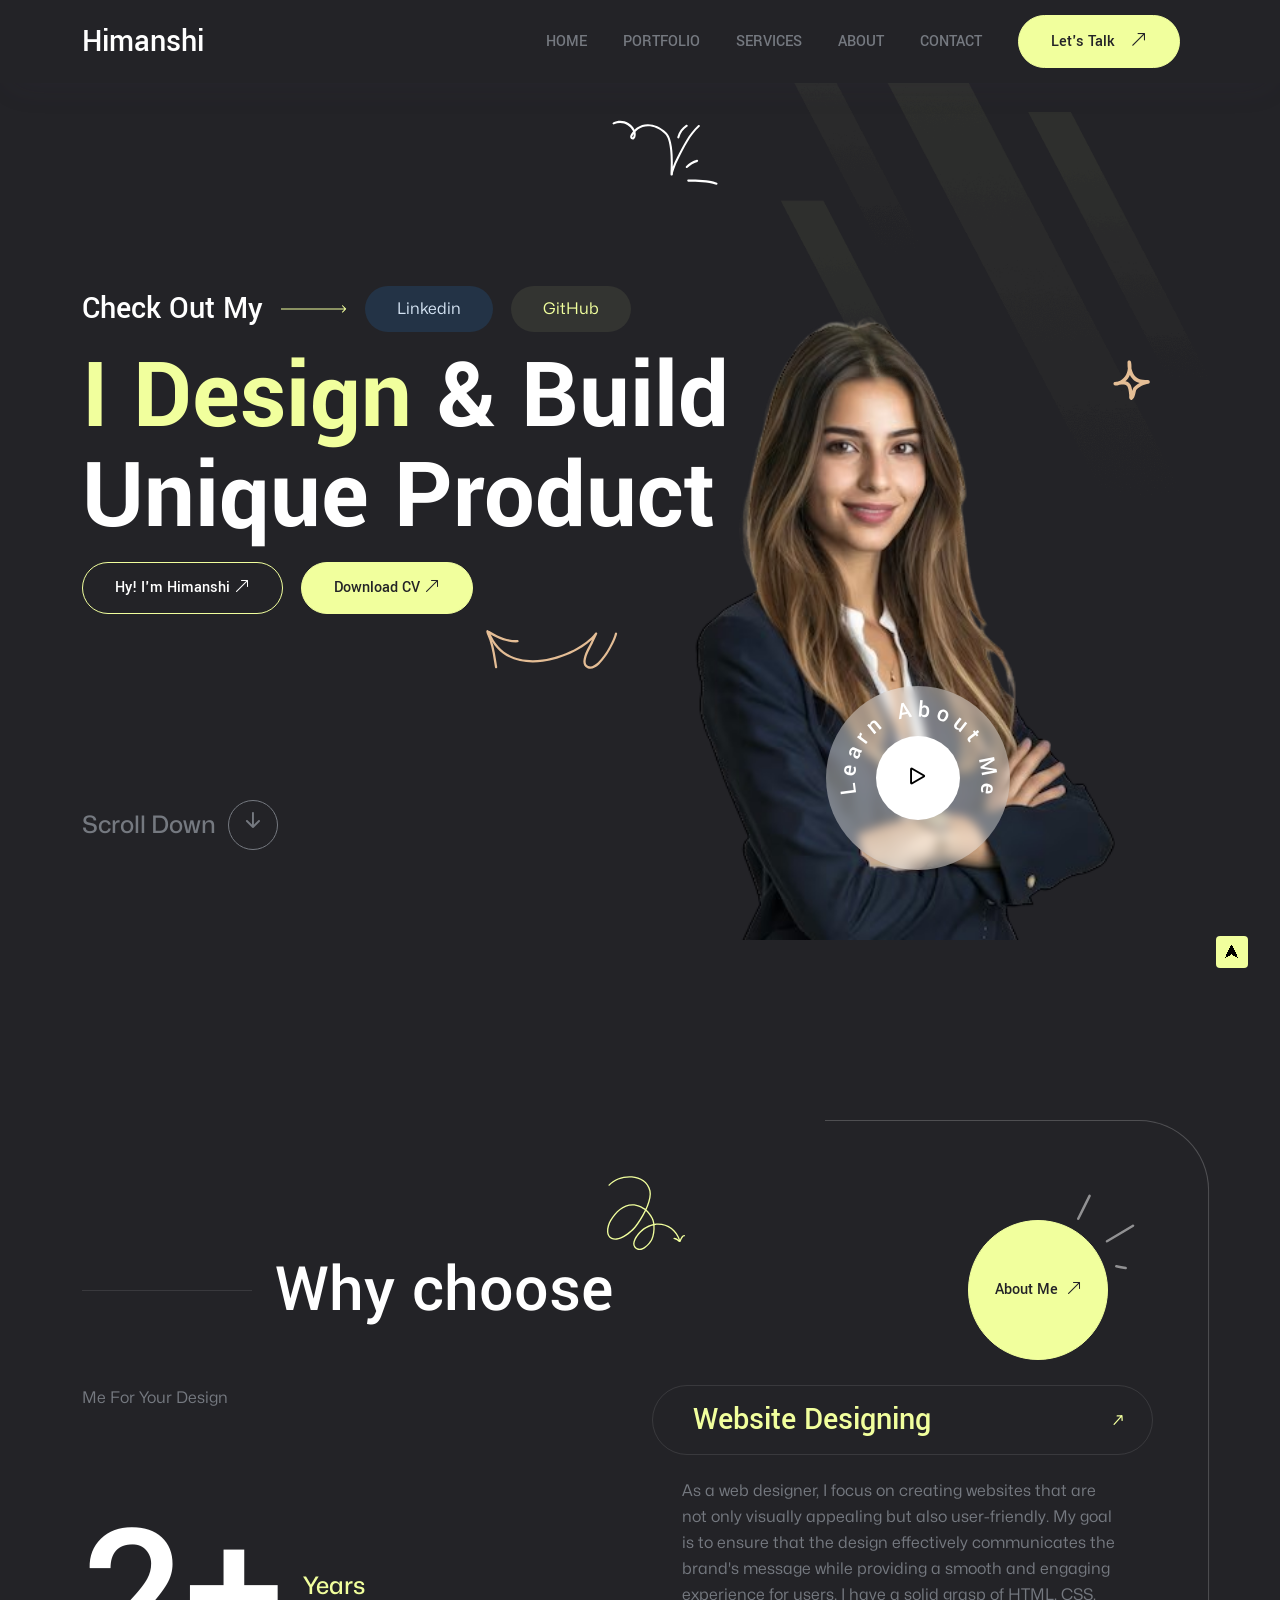
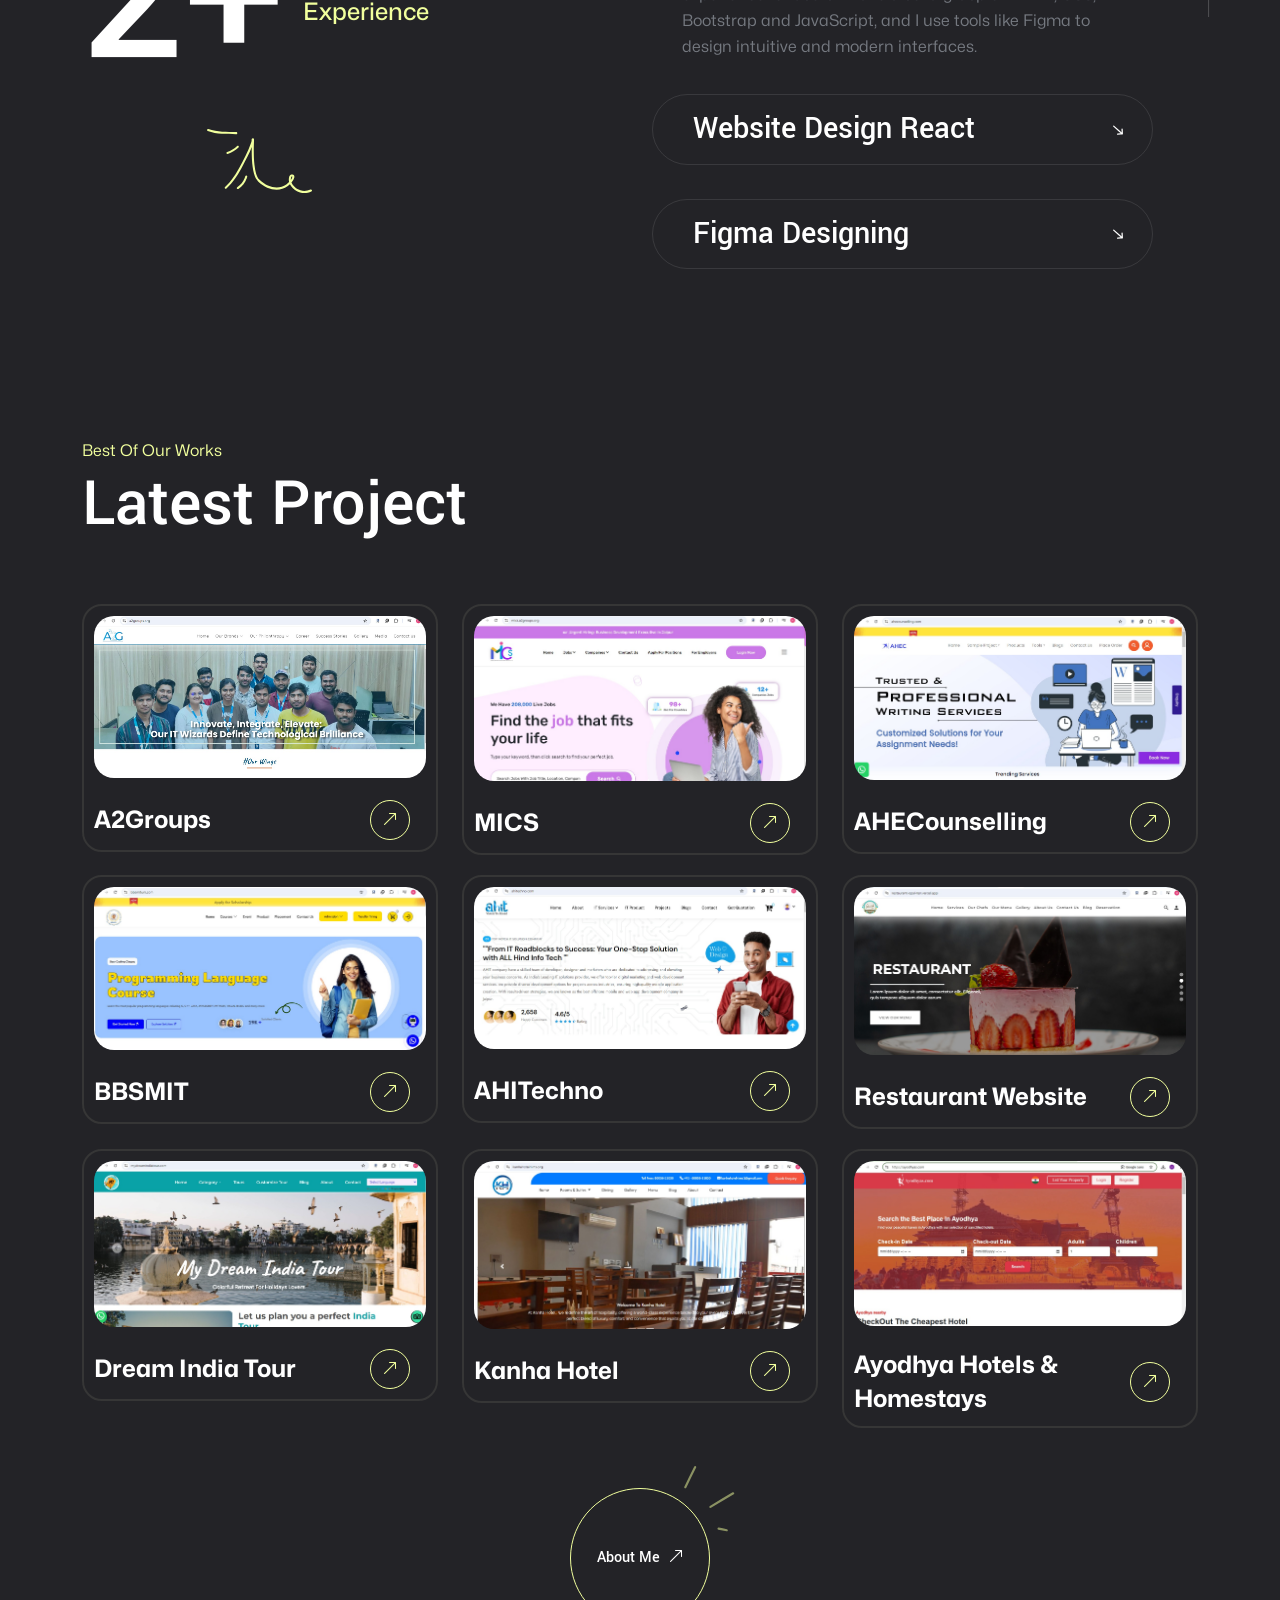
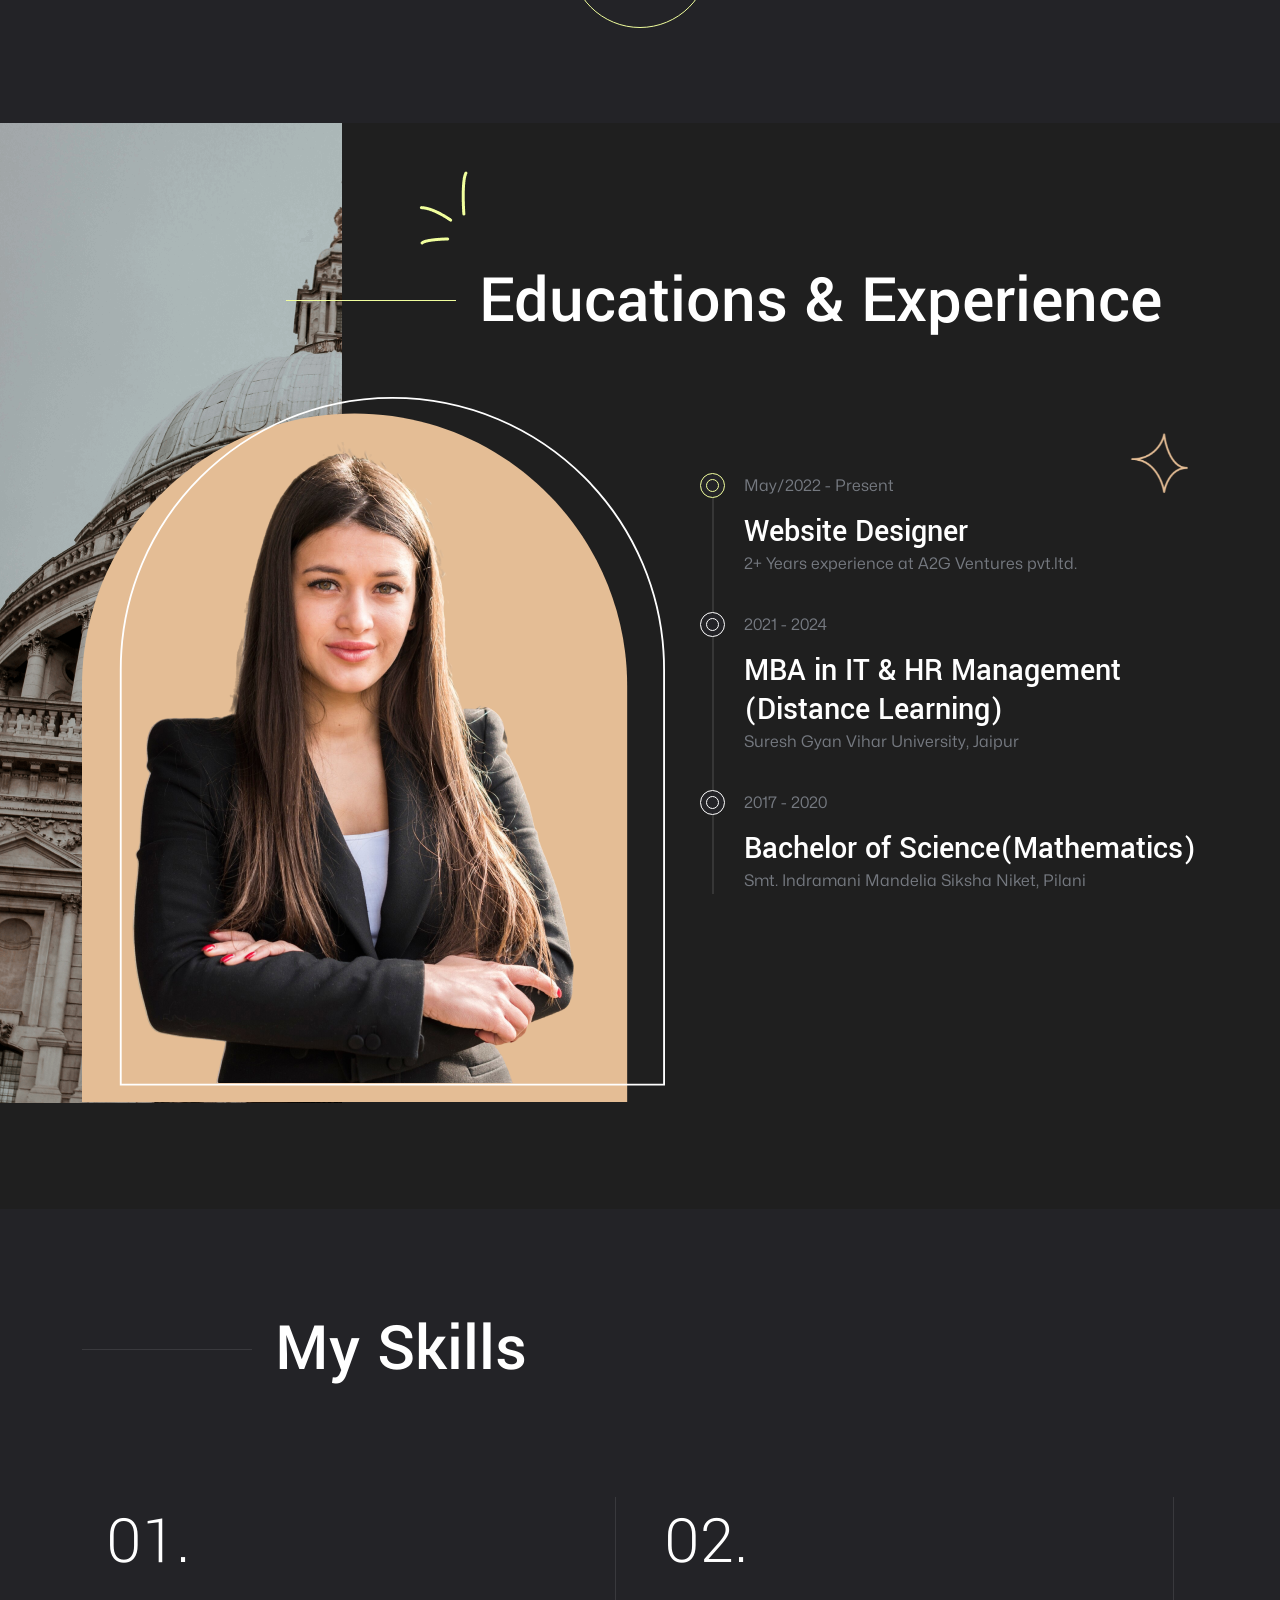
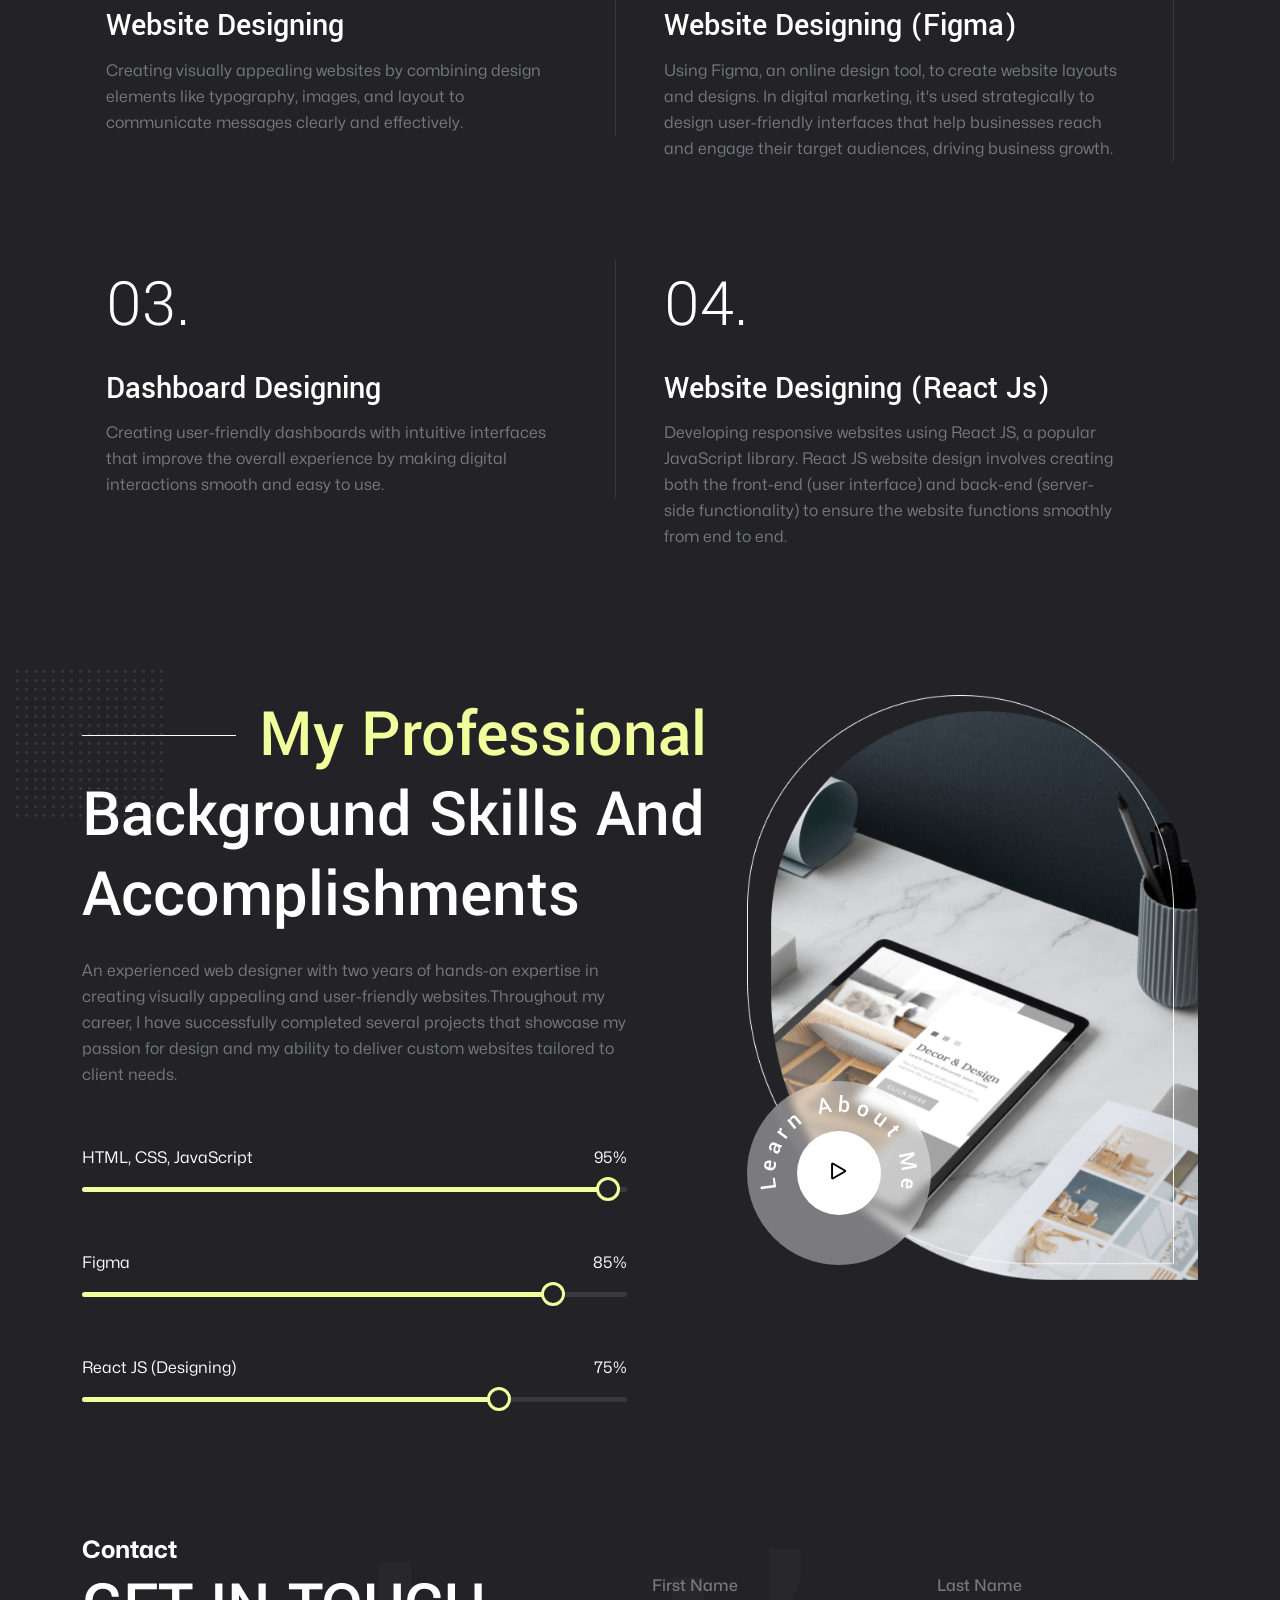
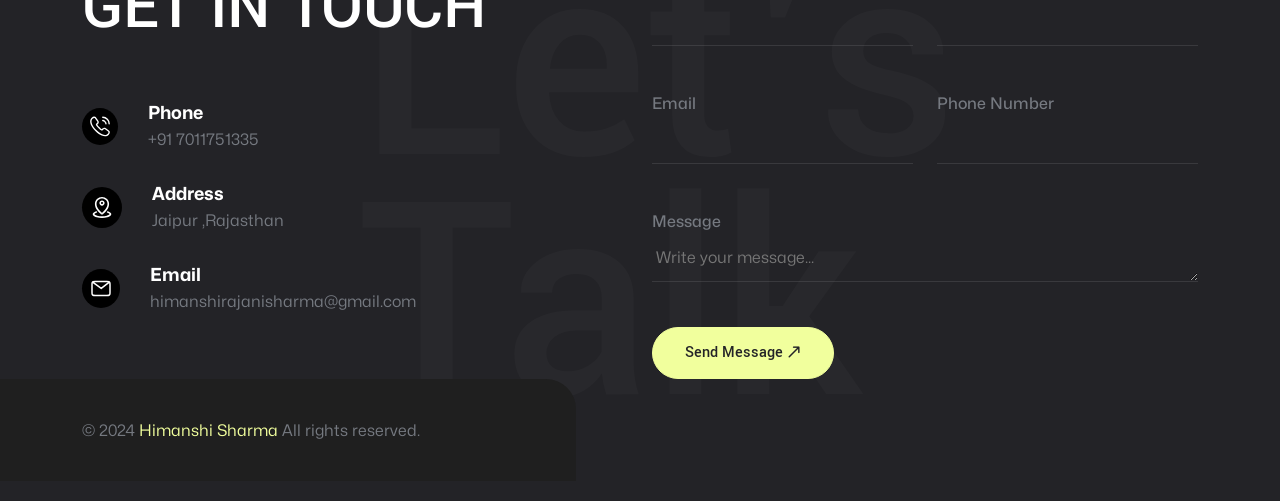
==== commit f83e8bba: "gfgd" ====
--- a/Himanshi_Portfolio/index.html
+++ b/Himanshi_Portfolio/index.html
@@ -1,1060 +1,779 @@
-<!DOCTYPE html>
-<html lang="en">
-  <head>
-    <meta charset="UTF-8" />
-    <meta name="viewport" content="width=device-width, initial-scale=1.0" />
-    <meta
-      name="keywords"
-      content="HTML, CSS, JavaScript, jQuery, bootstrap5, responsive"
-    />
-    <meta name="author" content="creativemela" />
-    <meta name="description" content=" " />
-
-    <!-- Title -->
-    <title>Himanshi Sharma - Personal Portfolio</title>
-
-    <!-- Favicon -->
-    <link rel="icon" href="assets/images/logo-dark-theme.png" />
-
-    <!-- CSS File -->
-    <link rel="stylesheet" href="assets/css/bootstrap.min.css" />
-    <link rel="stylesheet" href="assets/css/bootstrap-icons.min.css" />
-    <link rel="stylesheet" href="assets/css/fontawesome.all.min.css" />
-    <link rel="stylesheet" href="assets/css/fontawesome.min.css" />
-    <link rel="stylesheet" href="assets/css/style.css" />
-    <link rel="stylesheet" href="assets/css/responsive.css" />
-  </head>
-
-  <body id="dark">
-    <!-- Preloader -->
-    <div id="preloader">
-      <div id="container" class="container-preloader">
-        <div class="animation-preloader">
-          <div class="spinner"></div>
-          <div class="txt-loading">
-            <span data-preloader-txt="P" class="characters">P</span>
-
-            <span data-preloader-txt="O" class="characters">O</span>
-
-            <span data-preloader-txt="R" class="characters">R</span>
-
-            <span data-preloader-txt="T" class="characters">T</span>
-
-            <span data-preloader-txt="F" class="characters">F</span>
-
-            <span data-preloader-txt="O" class="characters">O</span>
-
-            <span data-preloader-txt="L" class="characters">L</span>
-
-            <span data-preloader-txt="I" class="characters">I</span>
-
-            <span data-preloader-txt="O" class="characters">O</span>
-          </div>
-        </div>
-        <div class="loader-section section-left"></div>
-        <div class="loader-section section-right"></div>
-      </div>
-    </div>
-
-    <!-- Header Area Start -->
-    <header
-      class="site-header site-header-absolute site-header-menu-right landing-1-menu site-header-sticky"
-    >
-      <div class="container">
-        <nav class="navbar site-navbar">
-          <div class="brand-logo">
-            <a href="#">
-              <img
-                src="assets/images/logo-dark-theme.png"
-                alt="logo"
-                class="dark-version-logo"
-              />
-            </a>
-          </div>
-          <div class="menu-block-wrapper">
-            <div class="menu-overlay"></div>
-            <nav class="menu-block" id="append-menu-header">
-              <div class="mobile-menu-head">
-                <div class="go-back">
-                  <i class="fa fa-angle-left"></i>
-                </div>
-                <div class="current-menu-title"></div>
-                <div class="mobile-menu-close">&times;</div>
-              </div>
-              <ul class="site-menu-main">
-                <li class="nav-item nav-item-has-children">
-                  <a href="#" class="nav-link-item drop-trigger">Home </a>
-                </li>
-                <li>
-                  <a href="#portfolio" class="nav-link-item">PORTFOLIO</a>
-                </li>
-                <li>
-                  <a href="#services" class="nav-link-item">SERVICES</a>
-                </li>
-
-                <li>
-                  <a href="#about-me" class="nav-link-item">ABOUT</a>
-                </li>
-                <li>
-                  <a href="#contact" class="nav-link-item">CONTACT</a>
-                </li>
-                <li>
-                  <a href="tel:+91 7011751335"
-                    ><button type="button" class="btn theme-btn-two">
-                      Let's Talk<i class="bi bi-arrow-up-right"></i></button
-                  ></a>
-                </li>
-              </ul>
-            </nav>
-          </div>
-
-          <div class="mobile-menu-trigger">
-            <span></span>
-          </div>
-        </nav>
-      </div>
-    </header>
-    <!-- Header Area End -->
-
-    <!-- Main Area Start -->
-    <main>
-      <!-- Hero Area Start -->
-      <section class="hero-area">
-        <img
-          class="pattern"
-          src="assets/images/hero/pattern.png"
-          alt="pattern"
-        />
-
-        <div class="container">
-          <div class="row position-relative">
-            <div class="col-lg-8">
-              <div class="hero-info-wrapper">
-                <div class="hero-info-inner">
-                  <img
-                    class="stylish-line"
-                    src="assets/images/hero/multi-line.svg"
-                    alt="stylish line"
-                  />
-                  <div class="social-media-wrapper">
-                    <div class="check-out-text">
-                      <h4>Check Out My</h4>
-                      <img
-                        class="long-arrow"
-                        src="assets/images/hero/long-arrow.svg"
-                        alt="long arrow"
-                      />
-                    </div>
-                    <div class="social-button">
-                      <a
-                        href="https://www.linkedin.com/in/himanshi-sharma-b840b9240"
-                        target="_blank"
-                        class="bg-blue text-light-blue rounded-pill"
-                      >
-                        Linkedin
-                      </a>
-
-                      <a
-                        href="https://www.instagram.com/_himanshi._.sharma?utm_source=qr&igsh=Y3dnMzZrMnhrZ2h4"
-                        target="_blank"
-                        class="bg-dark-yellow text-yellow rounded-pill"
-                      >
-                        Instagram
-                      </a>
-                    </div>
-                  </div>
-
-                  <div class="hero-title-heading-wrapper">
-                    <h1>
-                      <span>I Design</span>
-                      & Build <br />Unique Product
-                    </h1>
-
-                    <div class="hero-btn-wrapper">
-                      <button type="button" class="btn theme-btn-one">
-                        Hy! I'm Himanshi
-                        <i class="bi bi-arrow-up-right"></i>
-                      </button>
-                      <button type="button" class="btn theme-btn-two" id="downloadCvBtn">
-                        Download CV
-                        <i class="bi bi-arrow-up-right"></i>
-                      </button>
-                    </div>
-                  </div>
-
-                  <img
-                    class="stylish-arrow"
-                    src="assets/images/hero/style-arrow.svg"
-                    alt="stylish arrow"
-                  />
-                </div>
-
-                <div class="scroll-down-wrapper scroll-down">
-                  <div class="d-flex align-items-center">
-                    <h5 class="mr-20 text-gray">Scroll Down</h5>
-                    <div
-                      class="scroll-circle d-flex align-items-center justify-content-center"
-                    >
-                      <i class="bi bi-arrow-down-short"></i>
-                    </div>
-                  </div>
-                </div>
-              </div>
-            </div>
-
-            <div class="col-lg-4"></div>
-            <div class="profile">
-              <img
-                class="profile-pic"
-                src="assets/images/hero/business-women.png"
-                alt="creativemela profile pic"
-              />
-              <img
-                class="stylish-star"
-                src="assets/images/hero/star.svg"
-                alt="stylish star"
-              />
-            </div>
-
-            <div class="big-round-shape">
-              <div class="position-relative">
-                <img
-                  class="round-text position-absolute"
-                  src="assets/images/hero/round-text.svg"
-                  alt="round text"
-                />
-                <button
-                  type="button"
-                  class="small-round-shape position-fixed video-btn"
-                >
-                  <i class="bi bi-play"></i>
-                </button>
-              </div>
-            </div>
-          </div>
-        </div>
-      </section>
-      <!-- Hero Area End -->
-
-      <!-- Experience Area Start -->
-      <section class="experience-area">
-        <div class="container">
-          <h2 class="section-title">Professional Experience</h2>
-          <div id="countUpArea" class="row counter-wrapper">
-            <div class="counter-item col-lg-4 col-md-6">
-              <h3><span class="num" data-num="2">2 </span>+Years</h3>
-              <p>Total Experience</p>
-            </div>
-            <div class="counter-item col-lg-4 col-md-6">
-              <h3><span class="num" data-num="20">20</span>+</h3>
-              <p>Happy Clients</p>
-            </div>
-            <div class="counter-item col-lg-4 col-md-6">
-              <h3><span class="num" data-num="15">15</span>+</h3>
-              <p>Clients Project</p>
-            </div>
-          </div>
-          <hr class="hr" />
-        </div>
-      </section>
-      <!-- Experience Area End -->
-
-      <!-- Why Choose US Area Start -->
-      <section class="why-choose-us-area pt-285">
-        <div class="container">
-          <img
-            class="style-img-1"
-            src="assets/images/whyChoose/why-choose-us-area-style-2.svg"
-            alt="stylish shape"
-          />
-          <img
-            class="style-img-2"
-            src="assets/images/whyChoose/why-choose-us-area-style-3.svg"
-            alt="stylish shape"
-          />
-          <img
-            class="style-img-3"
-            src="assets/images/whyChoose/why-choose-us-area-style-4.svg"
-            alt="stylish shape"
-          />
-          <div class="section-title-wrapper">
-            <div class="section-title-inner">
-              <span class="hr"></span>
-              <h2>Why choose</h2>
-            </div>
-            <div class="round-btn-wrapper">
-              <button class="btn theme-btn-two round-btn">
-                About Me
-                <i class="ms-2 bi bi-arrow-up-right"></i>
-              </button>
-            </div>
-          </div>
-          <div class="row">
-            <div class="col-md-6">
-              <div id="countUpArea2" class="years-experience-wrapper">
-                <p>Me For Your Design</p>
-                <div class="years-experience-text d-flex align-items-center">
-                  <h2>2+</h2>
-                  <h5>Years<br />Experience</h5>
-                </div>
-                <img
-                  src="assets/images/whyChoose/why-choose-us-area-style-1.svg"
-                  alt="style img"
-                />
-              </div>
-            </div>
-            <div class="col-md-6">
-              <div class="accordion" id="accordionExample">
-                <div class="accordion-item">
-                  <h4 class="accordion-header">
-                    <button
-                      class="accordion-button"
-                      type="button"
-                      data-bs-toggle="collapse"
-                      data-bs-target="#collapseOne"
-                      aria-expanded="true"
-                      aria-controls="collapseOne"
-                    >
-                      Website Designing
-                    </button>
-                  </h4>
-                  <div
-                    id="collapseOne"
-                    class="accordion-collapse collapse show"
-                    data-bs-parent="#accordionExample"
-                  >
-                    <div class="accordion-body">
-                      <p>
-                        As a web designer, I focus on creating websites that are
-                        not only visually appealing but also user-friendly. My
-                        goal is to ensure that the design effectively
-                        communicates the brand's message while providing a
-                        smooth and engaging experience for users. I have a solid
-                        grasp of HTML, CSS, Bootstrap and JavaScript, and I use
-                        tools like Figma to design intuitive and modern
-                        interfaces.
-                      </p>
-                    </div>
-                  </div>
-                </div>
-                <div class="accordion-item">
-                  <h4 class="accordion-header">
-                    <button
-                      class="accordion-button collapsed"
-                      type="button"
-                      data-bs-toggle="collapse"
-                      data-bs-target="#collapseTwo"
-                      aria-expanded="false"
-                      aria-controls="collapseTwo"
-                    >
-                      Website Design React
-                    </button>
-                  </h4>
-                  <div
-                    id="collapseTwo"
-                    class="accordion-collapse collapse"
-                    data-bs-parent="#accordionExample"
-                  >
-                    <div class="accordion-body">
-                      <p>
-                        I have recently enhanced my experience using React to
-                        create dynamic and interactive user interfaces. My focus
-                        is on designing efficient and scalable front-end
-                        solutions by working with React components, managing
-                        state, and setting up smooth navigation through routing.
-                        I ensure that the design provides a seamless and
-                        engaging experience for users.
-                      </p>
-                    </div>
-                  </div>
-                </div>
-                <div class="accordion-item">
-                  <h4 class="accordion-header">
-                    <button
-                      class="accordion-button collapsed"
-                      type="button"
-                      data-bs-toggle="collapse"
-                      data-bs-target="#collapseThree"
-                      aria-expanded="false"
-                      aria-controls="collapseThree"
-                    >
-                      Figma Designing
-                    </button>
-                  </h4>
-                  <div
-                    id="collapseThree"
-                    class="accordion-collapse collapse"
-                    data-bs-parent="#accordionExample"
-                  >
-                    <div class="accordion-body">
-                      <p>
-                        Though I wouldn’t call myself a Figma expert, I have a
-                        good working knowledge of the tool. I can comfortably
-                        create basic designs and prototypes for web projects,
-                        and I work closely with designers to make sure the final
-                        product matches their creative vision while maintaining
-                        technical accuracy.
-                      </p>
-                    </div>
-                  </div>
-                </div>
-              </div>
-            </div>
-          </div>
-        </div>
-      </section>
-      <!-- Why Choose US Area End -->
-
-      <!-- Project Area Start -->
-      <section id="portfolio" class="project-area pt-135">
-        <div class="container">
-          <p class="h-p">Best Of Our Works</p>
-          <div class="section-title-wrapper">
-            <div>
-              <h2>Latest Project</h2>
-            </div>
-          </div>
-
-          <div class="col-sm-12">
-            <div class="projectsContainer row">
-              <div class="grid-item col-lg-4 col-md-6 ui-ux">
-                <div class="project-item">
-                  <img
-                    src="assets/images/projects/project-1.jpg"
-                    alt="project img"
-                  />
-
-                  <div
-                    class="project-title-wrapper d-flex align-items-center justify-content-between"
-                  >
-                    <div>
-                      <h5>A2Groups</h5>
-                    </div>
-                    <a href="https://a2groups.org/"
-                      ><button type="button" class="project-btn me-3">
-                        <i class="bi bi-arrow-up-right"></i></button
-                    ></a>
-                  </div>
-                </div>
-              </div>
-
-              <div class="grid-item col-lg-4 col-md-6 graphics-design">
-                <div class="project-item">
-                  <img
-                    src="assets/images/projects/project-2.png"
-                    alt="project img"
-                  />
-
-                  <div
-                    class="project-title-wrapper d-flex align-items-center justify-content-between"
-                  >
-                    <div>
-                      <h5>MICS</h5>
-                    </div>
-                    <a href="https://mics.a2groups.org/"
-                      ><button type="button" class="project-btn me-3">
-                        <i class="bi bi-arrow-up-right"></i></button
-                    ></a>
-                  </div>
-                </div>
-              </div>
-
-              <div class="grid-item col-lg-4 col-md-6 apps-design">
-                <div class="project-item">
-                  <img
-                    src="assets/images/projects/project-3.png"
-                    alt="project img"
-                  />
-
-                  <div
-                    class="project-title-wrapper d-flex align-items-center justify-content-between"
-                  >
-                    <div>
-                      <h5>AHECounselling</h5>
-                    </div>
-                    <a href="https://www.ahecounselling.com/"
-                      ><button type="button" class="project-btn me-3">
-                        <i class="bi bi-arrow-up-right"></i></button
-                    ></a>
-                  </div>
-                </div>
-              </div>
-
-              <div class="grid-item col-lg-4 col-md-6 graphics-design">
-                <div class="project-item">
-                  <img
-                    src="assets/images/projects/project-4.png"
-                    alt="project img"
-                  />
-
-                  <div
-                    class="project-title-wrapper d-flex align-items-center justify-content-between"
-                  >
-                    <div>
-                      <h5>BBSMIT</h5>
-                    </div>
-                    <a href="https://bbsmituni.com/"
-                      ><button type="button" class="project-btn me-3">
-                        <i class="bi bi-arrow-up-right"></i>
-                      </button>
-                    </a>
-                  </div>
-                </div>
-              </div>
-
-              <div class="grid-item col-lg-4 col-md-6 web-design">
-                <div class="project-item">
-                  <img
-                    src="assets/images/projects/project-5.png"
-                    alt="project img"
-                  />
-
-                  <div
-                    class="project-title-wrapper d-flex align-items-center justify-content-between"
-                  >
-                    <div>
-                      <h5>AHITechno</h5>
-                    </div>
-                    <a href="https://ahitechno.com/"
-                      ><button type="button" class="project-btn me-3">
-                        <i class="bi bi-arrow-up-right"></i>
-                      </button>
-                    </a>
-                  </div>
-                </div>
-              </div>
-
-              <div class="grid-item col-lg-4 col-md-6 apps-design">
-                <div class="project-item">
-                  <img
-                    src="assets/images/projects/project-6.png"
-                    alt="project img"
-                  />
-
-                  <div
-                    class="project-title-wrapper d-flex align-items-center justify-content-between"
-                  >
-                    <div>
-                      <h5>Restaurant Website</h5>
-                    </div>
-                    <a href="https://restaurant-opal-ten.vercel.app/">
-                      <button type="button" class="project-btn me-3">
-                        <i class="bi bi-arrow-up-right"></i>
-                      </button>
-                    </a>
-                  </div>
-                </div>
-              </div>
-
-              <div class="grid-item col-lg-4 col-md-6 ui-ux">
-                <div class="project-item">
-                  <img
-                    src="assets/images/projects/project-7.png"
-                    alt="project img"
-                  />
-
-                  <div
-                    class="project-title-wrapper d-flex align-items-center justify-content-between"
-                  >
-                    <div>
-                      <h5>Dream India Tour</h5>
-                    </div>
-                    <a href="https://mydreamindiatour.com/"
-                      ><button type="button" class="project-btn me-3">
-                        <i class="bi bi-arrow-up-right"></i>
-                      </button>
-                    </a>
-                  </div>
-                </div>
-              </div>
-
-              <div class="grid-item col-lg-4 col-md-6 web-design">
-                <div class="project-item">
-                  <img
-                    src="assets/images/projects/project-8.png"
-                    alt="project img"
-                  />
-
-                  <div
-                    class="project-title-wrapper d-flex align-items-center justify-content-between"
-                  >
-                    <div>
-                      <h5>Kanha Hotel</h5>
-                    </div>
-                    <a href="https://www.kanhahotelnims.org/"
-                      ><button type="button" class="project-btn me-3">
-                        <i class="bi bi-arrow-up-right"></i>
-                      </button>
-                    </a>
-                  </div>
-                </div>
-              </div>
-            </div>
-          </div>
-
-          <div class="round-btn-wrapper position-relative">
-            <img
-              src="assets/images/projects/stylish-shape.svg"
-              alt="stylish shape"
-            />
-            <button class="btn round-btn">
-              About Me
-              <i class="ms-2 bi bi-arrow-up-right"></i>
-            </button>
-          </div>
-        </div>
-      </section>
-      <!-- Projects Area End -->
-
-      <!-- Education & Experience Area Start -->
-      <section id="about-me" class="education-area mt-95">
-        <div class="container-wrapper">
-          <div class="container">
-            <img
-              class="line-shape"
-              src="assets/images/educations/style-1.png"
-              alt="line shape"
-            />
-            <div class="section-title-wrapper">
-              <span class="hr"></span>
-              <h2>Educations & Experience</h2>
-            </div>
-            <div class="row">
-              <div class="col-lg-6 col-md-6">
-                <div class="profile-pic-wrapper">
-                  <img
-                    class="profile-pic"
-                    src="assets/images/educations/businesswoman.png"
-                    alt="woman"
-                  />
-                  <img
-                    class="profile-bg-line"
-                    src="assets/images/educations/profile-bg-line-white.svg"
-                    alt="profile bg line"
-                  />
-
-                  <img
-                    class="profile-bg"
-                    src="assets/images/educations/profile-bg-brown.svg"
-                    alt="profile pic bg"
-                  />
-                </div>
-              </div>
-              <div class="timeline-wrapper col-lg-6 col-md-6">
-                <div class="timeline">
-                  <div class="timeline-item-wrapper">
-                    <span class="circle"><span></span></span>
-                    <p class="years">May/2022 - Present</p>
-                    <div class="experience-details">
-                      <h4>Website Designer</h4>
-                    </div>
-                    <div class="experience-details">
-                      <h6>Skills</h6>
-                      <p>Html,Css,JavaScript,<br />Bootstrap,React js,Figma</p>
-                    </div>
-                  </div>
-                  <div class="timeline-item-wrapper">
-                    <span class="circle border-white"
-                      ><span class="border-white"></span
-                    ></span>
-                    <p class="years">2021 - 2024</p>
-                    <div class="experience-details">
-                      <h4>MBA in IT & HR Management (Distance Learning)</h4>
-                      <p>Suresh Gyan Vihar University, Jaipur</p>
-                    </div>
-                  </div>
-                  <div class="timeline-item-wrapper">
-                    <span class="circle border-white"
-                      ><span class="border-white"></span
-                    ></span>
-                    <p class="years">2017 - 2020</p>
-                    <div class="experience-details">
-                      <h4>Bachelor of Science(Mathematics)</h4>
-                      <p>Smt. Indramani Mandelia Siksha Niket, Pilani</p>
-                    </div>
-                  </div>
-                  <img
-                    class="rectangle-shape"
-                    src="assets/images/educations/style-2.png"
-                    alt="style shape"
-                  />
-                </div>
-              </div>
-            </div>
-          </div>
-        </div>
-        <div class="extra-div"></div>
-      </section>
-      <!-- Education & Experience Area End -->
-
-      <!-- Service Area Start -->
-      <section id="services" class="service-area pt-190">
-        <div class="container">
-          <img src="assets/images/circle-services.svg" alt="circle" />
-          <div class="section-title-wrapper">
-            <div class="section-title-inner">
-              <span class="hr"></span>
-              <h2>My Services</h2>
-            </div>
-            <div class="all-services-btn-wrapper">
-              <button class="btn theme-btn-one">
-                View All Services
-                <i class="bi bi-arrow-up-right"></i>
-              </button>
-            </div>
-          </div>
-
-          <div class="services-wrapper">
-            <div class="row g-md-5 g-sm-0">
-              <div class="col-lg-6 col-md-6">
-                <div class="single-service service-one">
-                  <h2>01.</h2>
-                  <h4>Website Designing</h4>
-                  <p>
-                    Creating visually appealing websites by combining design
-                    elements like typography, images, and layout to communicate
-                    messages clearly and effectively.
-                  </p>
-                </div>
-              </div>
-              <div class="col-lg-6 col-md-6">
-                <div class="single-service service-two">
-                  <h2>02.</h2>
-                  <h4>Website Designing (Figma)</h4>
-                  <p>
-                    Using Figma, an online design tool, to create website
-                    layouts and designs. In digital marketing, it's used
-                    strategically to design user-friendly interfaces that help
-                    businesses reach and engage their target audiences, driving
-                    business growth.
-                  </p>
-                </div>
-              </div>
-
-              <div class="col-lg-6 col-md-6">
-                <div class="single-service service-five">
-                  <h2>03.</h2>
-                  <h4>Dashboard Designing</h4>
-                  <p>
-                    Creating user-friendly dashboards with intuitive interfaces
-                    that improve the overall experience by making digital
-                    interactions smooth and easy to use.
-                  </p>
-                </div>
-              </div>
-              <div class="col-lg-6 col-md-6">
-                <div class="single-service service-six">
-                  <h2>04.</h2>
-                  <h4>Website Designing (React Js)</h4>
-                  <p>
-                    Developing responsive websites using React JS, a popular
-                    JavaScript library. React JS website design involves
-                    creating both the front-end (user interface) and back-end
-                    (server-side functionality) to ensure the website functions
-                    smoothly from end to end.
-                  </p>
-                </div>
-              </div>
-            </div>
-          </div>
-        </div>
-      </section>
-      <!-- Service Area End -->
-
-      <!-- Skills Area Start -->
-      <section class="skills-area pt-95">
-        <div class="container">
-          <div class="row">
-            <div class="col-xl-7 col-md-6 col-12">
-              <div class="skills-info">
-                <div class="section-title-wrapper">
-                  <span class="hr"></span>
-                  <h2>My Professional</h2>
-                </div>
-                <h2 class="skills-heading">
-                  Background Skills And Accomplishments
-                </h2>
-                <p class="pe-xl-5 me-xl-4">
-                  An experienced web designer with two years of hands-on
-                  expertise in creating visually appealing and user-friendly
-                  websites.Throughout my career, I have successfully completed
-                  several projects that showcase my passion for design and my
-                  ability to deliver custom websites tailored to client needs.
-                </p>
-                <div class="skills-progress-wrapper">
-                  <div class="skills pe-xl-5 me-xl-5">
-                    <div class="skill-text">
-                      <p>Website Design</p>
-                      <p><span>95</span>%</p>
-                    </div>
-                    <div class="progress-bg-line">
-                      <div class="progress-animated-line">
-                        <span></span>
-                      </div>
-                    </div>
-                    <div class="skill-text">
-                      <p>Figma</p>
-                      <p><span>85</span>%</p>
-                    </div>
-                    <div class="progress-bg-line">
-                      <div class="progress-animated-line">
-                        <span></span>
-                      </div>
-                    </div>
-                    <div class="skill-text">
-                      <p>React JS (Designing)</p>
-                      <p><span>75</span>%</p>
-                    </div>
-                    <div class="progress-bg-line">
-                      <div class="progress-animated-line">
-                        <span></span>
-                      </div>
-                    </div>
-                  </div>
-                </div>
-              </div>
-            </div>
-            <div class="col-xl-5 col-md-6 col-12">
-              <div class="skill-img-btn-wrapper position-relative">
-                <img
-                  src="assets/images/skills/skill-area-dark-v.png"
-                  alt="skills"
-                />
-
-                <div class="big-round-shape">
-                  <div class="position-relative">
-                    <img
-                      class="round-text position-absolute"
-                      src="assets/images/hero/round-text.svg"
-                      alt="round text"
-                    />
-                    <button
-                      type="button"
-                      class="small-round-shape position-fixed video-btn"
-                    >
-                      <i class="bi bi-play"></i>
-                    </button>
-                  </div>
-                </div>
-              </div>
-            </div>
-          </div>
-        </div>
-      </section>
-      <!-- Skills Area End -->
-
-      <!-- Contact Area Start -->
-      <section id="contact" class="contact-area">
-        <h2 class="bg-text">Let's Talk</h2>
-        <img
-          class="circle-img"
-          src="assets/images/circle-contact-area.svg"
-          alt="img-circle"
-        />
-        <div class="container">
-          <div class="row">
-            <div class="col-lg-6 col-sm-12">
-              <div class="contact-title">
-                <h5>Contact</h5>
-                <h2>GET IN TOUCH</h2>
-              </div>
-              <ul class="contact-meta-info-area">
-                <li>
-                  <div class="contact-meta-info">
-                    <div class="contact-meta-icon">
-                      <svg
-                        width="22"
-                        height="23"
-                        viewBox="0 0 24 25"
-                        fill="none"
-                        xmlns="http://www.w3.org/2000/svg"
-                      >
-                        <path
-                          d="M21.97 18.7734C21.97 19.1334 21.89 19.5034 21.72 19.8634C21.55 20.2234 21.33 20.5634 21.04 20.8834C20.55 21.4234 20.01 21.8134 19.4 22.0634C18.8 22.3134 18.15 22.4434 17.45 22.4434C16.43 22.4434 15.34 22.2034 14.19 21.7134C13.04 21.2234 11.89 20.5634 10.75 19.7334C9.6 18.8934 8.51 17.9634 7.47 16.9334C6.44 15.8934 5.51 14.8034 4.68 13.6634C3.86 12.5234 3.2 11.3834 2.72 10.2534C2.24 9.11336 2 8.02336 2 6.98336C2 6.30336 2.12 5.65336 2.36 5.05336C2.6 4.44336 2.98 3.88336 3.51 3.38336C4.15 2.75336 4.85 2.44336 5.59 2.44336C5.87 2.44336 6.15 2.50336 6.4 2.62336C6.66 2.74336 6.89 2.92336 7.07 3.18336L9.39 6.45336C9.57 6.70336 9.7 6.93336 9.79 7.15336C9.88 7.36336 9.93 7.57336 9.93 7.76336C9.93 8.00336 9.86 8.24336 9.72 8.47336C9.59 8.70336 9.4 8.94336 9.16 9.18336L8.4 9.97336C8.29 10.0834 8.24 10.2134 8.24 10.3734C8.24 10.4534 8.25 10.5234 8.27 10.6034C8.3 10.6834 8.33 10.7434 8.35 10.8034C8.53 11.1334 8.84 11.5634 9.28 12.0834C9.73 12.6034 10.21 13.1334 10.73 13.6634C11.27 14.1934 11.79 14.6834 12.32 15.1334C12.84 15.5734 13.27 15.8734 13.61 16.0534C13.66 16.0734 13.72 16.1034 13.79 16.1334C13.87 16.1634 13.95 16.1734 14.04 16.1734C14.21 16.1734 14.34 16.1134 14.45 16.0034L15.21 15.2534C15.46 15.0034 15.7 14.8134 15.93 14.6934C16.16 14.5534 16.39 14.4834 16.64 14.4834C16.83 14.4834 17.03 14.5234 17.25 14.6134C17.47 14.7034 17.7 14.8334 17.95 15.0034L21.26 17.3534C21.52 17.5334 21.7 17.7434 21.81 17.9934C21.91 18.2434 21.97 18.4934 21.97 18.7734Z"
-                          stroke="white"
-                          stroke-width="1.5"
-                          stroke-miterlimit="10"
-                        />
-                        <path
-                          d="M18.5 9.44336C18.5 8.84336 18.03 7.92336 17.33 7.17336C16.69 6.48336 15.84 5.94336 15 5.94336"
-                          stroke="white"
-                          stroke-width="1.5"
-                          stroke-linecap="round"
-                          stroke-linejoin="round"
-                        />
-                        <path
-                          d="M22 9.44336C22 5.57336 18.87 2.44336 15 2.44336"
-                          stroke="white"
-                          stroke-width="1.5"
-                          stroke-linecap="round"
-                          stroke-linejoin="round"
-                        />
-                      </svg>
-                    </div>
-                    <div class="contact-meta">
-                      <h6>Phone</h6>
-                      <a href="tel:+91 7011751335">+91 7011751335</a>
-                    </div>
-                  </div>
-                </li>
-                <li>
-                  <div class="contact-meta-info">
-                    <div class="contact-meta-icon location-svg">
-                      <svg
-                        width="26"
-                        height="27"
-                        viewBox="0 0 24 25"
-                        fill="none"
-                        xmlns="http://www.w3.org/2000/svg"
-                      >
-                        <path
-                          d="M11.2707 17.8541L10.7458 18.3897L10.7697 18.4131L10.7956 18.4344L11.2707 17.8541ZM7.88302 5.12994L8.41041 5.66319L7.88302 5.12994ZM16.1171 5.12995L16.6445 4.5967L16.1171 5.12995ZM12.7295 17.8541L13.2046 18.4344L13.2332 18.411L13.2593 18.3849L12.7295 17.8541ZM11.7745 18.1768L11.9778 17.4549L11.9778 17.4549L11.7745 18.1768ZM12.2254 18.1768L12.0222 17.4549L12.0222 17.4549L12.2254 18.1768ZM17.4661 15.9204C17.0745 15.7854 16.6476 15.9934 16.5126 16.385C16.3776 16.7766 16.5856 17.2035 16.9772 17.3385L17.4661 15.9204ZM19.6833 18.1724L19.0555 18.5828V18.5828L19.6833 18.1724ZM19.8488 18.7046L19.1025 18.6298V18.6298L19.8488 18.7046ZM19.5266 19.3254L20.0912 19.8191H20.0912L19.5266 19.3254ZM16.6887 20.8322L16.4797 20.1119L16.6887 20.8322ZM11.9859 21.4434L11.9864 20.6934H11.9864L11.9859 21.4434ZM7.28851 20.8256L7.07811 21.5455L7.28851 20.8256ZM4.46575 19.3166L5.03297 18.8259H5.03297L4.46575 19.3166ZM4.15082 18.6997L3.40397 18.7684H3.40397L4.15082 18.6997ZM4.3221 18.1643L4.9473 18.5786H4.9473L4.3221 18.1643ZM7.04272 17.3317C7.4346 17.1975 7.64352 16.7711 7.50935 16.3792C7.37518 15.9873 6.94873 15.7784 6.55685 15.9126L7.04272 17.3317ZM12 9.34748C11.4955 9.34748 11.0865 8.93848 11.0865 8.43395H9.58651C9.58651 9.76691 10.6671 10.8475 12 10.8475V9.34748ZM11.0865 8.43395C11.0865 7.92942 11.4955 7.52042 12 7.52042V6.02042C10.6671 6.02042 9.58651 7.101 9.58651 8.43395H11.0865ZM12 7.52042C12.5046 7.52042 12.9136 7.92942 12.9136 8.43395H14.4136C14.4136 7.101 13.333 6.02042 12 6.02042V7.52042ZM12.9136 8.43395C12.9136 8.93848 12.5046 9.34748 12 9.34748V10.8475C13.333 10.8475 14.4136 9.76691 14.4136 8.43395H12.9136ZM11.7957 17.3184C11.0494 16.587 9.83339 15.4853 8.78593 14.065C7.73913 12.6455 6.92769 10.9926 6.92769 9.20175H5.42769C5.42769 11.4465 6.44025 13.4115 7.57871 14.9553C8.71652 16.4981 10.047 17.7049 10.7458 18.3897L11.7957 17.3184ZM6.92769 9.20175C6.92769 7.87613 7.46006 6.60309 8.41041 5.66319L7.35563 4.59669C6.12217 5.81659 5.42769 7.47293 5.42769 9.20175H6.92769ZM8.41041 5.66319C9.36103 4.72301 10.6521 4.19336 12.0001 4.19336V2.69336C10.2596 2.69336 8.58881 3.37706 7.35563 4.59669L8.41041 5.66319ZM12.0001 4.19336C13.348 4.19336 14.639 4.72301 15.5897 5.6632L16.6445 4.5967C15.4113 3.37707 13.7405 2.69336 12.0001 2.69336V4.19336ZM15.5897 5.6632C16.54 6.6031 17.0724 7.8761 17.0724 9.20172H18.5724C18.5724 7.47291 17.8779 5.81661 16.6445 4.5967L15.5897 5.6632ZM17.0724 9.20172C17.0724 10.9891 16.2429 12.6557 15.1834 14.0856C14.1233 15.5164 12.9091 16.6152 12.1997 17.3232L13.2593 18.3849C13.9101 17.7353 15.2423 16.5257 16.3886 14.9786C17.5355 13.4307 18.5724 11.4499 18.5724 9.20172H17.0724ZM10.7956 18.4344C10.9872 18.5912 11.2243 18.8011 11.5713 18.8988L11.9778 17.4549C11.9773 17.4548 11.978 17.455 11.9796 17.4555C11.9812 17.4561 11.9824 17.4567 11.9829 17.457C11.9842 17.4575 11.9786 17.4551 11.9629 17.4445C11.946 17.4331 11.9219 17.4155 11.8845 17.386C11.8466 17.3562 11.8035 17.3209 11.7459 17.2738L10.7956 18.4344ZM12.2543 17.2738C12.1967 17.321 12.1535 17.3563 12.1156 17.3861C12.0782 17.4156 12.0541 17.4331 12.0373 17.4444C12.0217 17.455 12.0162 17.4574 12.0174 17.4568C12.0196 17.4558 12.0223 17.4549 12.0222 17.4549L12.4287 18.8988C12.7756 18.8011 13.0122 18.5919 13.2046 18.4344L12.2543 17.2738ZM11.5713 18.8988C11.8341 18.9728 12.1659 18.9728 12.4287 18.8988L12.0222 17.4549C12.0341 17.4515 12.0369 17.4518 12.0293 17.4527C12.0226 17.4535 12.0123 17.4543 12 17.4543C11.9877 17.4543 11.9774 17.4535 11.9706 17.4527C11.963 17.4518 11.9659 17.4515 11.9778 17.4549L11.5713 18.8988ZM16.9772 17.3385C18.2249 17.7687 18.8504 18.269 19.0555 18.5828L20.3111 17.7621C19.8344 17.0328 18.8279 16.39 17.4661 15.9204L16.9772 17.3385ZM19.0555 18.5828C19.0762 18.6144 19.0884 18.6377 19.0954 18.6528C19.0989 18.6604 19.1011 18.666 19.1024 18.6696C19.1037 18.6732 19.1042 18.675 19.1042 18.6751C19.1042 18.6751 19.1038 18.6738 19.1034 18.671C19.1029 18.6683 19.1024 18.6645 19.1021 18.6599C19.1013 18.6503 19.1015 18.6399 19.1025 18.6298L20.595 18.7795C20.6265 18.4653 20.5476 18.124 20.3111 17.7621L19.0555 18.5828ZM19.1025 18.6298C19.1075 18.5801 19.1191 18.6521 18.962 18.8317L20.0912 19.8191C20.4061 19.459 20.5624 19.1047 20.595 18.7795L19.1025 18.6298ZM18.962 18.8317C18.6143 19.2294 17.8097 19.7261 16.4797 20.1119L16.8977 21.5525C18.3422 21.1334 19.4683 20.5314 20.0912 19.8191L18.962 18.8317ZM16.4797 20.1119C15.1907 20.4859 13.6194 20.6945 11.9864 20.6934L11.9853 22.1934C13.7364 22.1946 15.4514 21.9721 16.8977 21.5525L16.4797 20.1119ZM11.9864 20.6934C10.3534 20.6922 8.7842 20.4814 7.49891 20.1057L7.07811 21.5455C8.52107 21.9672 10.2343 22.1921 11.9853 22.1934L11.9864 20.6934ZM7.49891 20.1057C6.17223 19.718 5.37461 19.2209 5.03297 18.8259L3.89853 19.8073C4.51553 20.5205 5.63692 21.1243 7.07811 21.5455L7.49891 20.1057ZM5.03297 18.8259C4.87949 18.6485 4.89292 18.5794 4.89766 18.631L3.40397 18.7684C3.43382 19.0928 3.58667 19.4468 3.89853 19.8073L5.03297 18.8259ZM4.89766 18.631C4.89863 18.6415 4.89868 18.6519 4.89789 18.6613C4.8971 18.6706 4.89578 18.6754 4.8959 18.675C4.89607 18.6744 4.90466 18.643 4.9473 18.5786L3.6969 17.7501C3.45691 18.1122 3.37506 18.4542 3.40397 18.7684L4.89766 18.631ZM4.9473 18.5786C5.15802 18.2606 5.79141 17.7601 7.04272 17.3317L6.55685 15.9126C5.19146 16.38 4.17982 17.0213 3.6969 17.7501L4.9473 18.5786Z"
-                          fill="white"
-                        />
-                      </svg>
-                    </div>
-                    <div class="contact-meta">
-                      <h6>Address</h6>
-                      <p>Jaipur ,Rajasthan</p>
-                    </div>
-                  </div>
-                </li>
-                <li>
-                  <div class="contact-meta-info">
-                    <div class="contact-meta-icon">
-                      <svg
-                        width="24"
-                        height="25"
-                        viewBox="0 0 24 25"
-                        fill="none"
-                        xmlns="http://www.w3.org/2000/svg"
-                      >
-                        <path
-                          d="M4 6.44336L12.2286 12.4434L19.9999 6.44336M21 8.64331V16.2433C21 17.3634 21.0002 17.9236 20.7822 18.3514C20.5905 18.7277 20.2841 19.0336 19.9078 19.2253C19.48 19.4433 18.9203 19.4434 17.8002 19.4434H6.2002C5.08009 19.4434 4.51962 19.4433 4.0918 19.2253C3.71547 19.0336 3.40973 18.7277 3.21799 18.3514C3 17.9236 3 17.3634 3 16.2433V8.64331C3 7.52321 3 6.96322 3.21799 6.5354C3.40973 6.15908 3.71547 5.85309 4.0918 5.66135C4.51962 5.44336 5.08009 5.44336 6.2002 5.44336H17.8002C18.9203 5.44336 19.48 5.44336 19.9078 5.66135C20.2841 5.85309 20.5905 6.15908 20.7822 6.5354C21.0002 6.96322 21 7.52321 21 8.64331Z"
-                          stroke="white"
-                          stroke-width="1.5"
-                          stroke-linecap="round"
-                          stroke-linejoin="round"
-                        />
-                      </svg>
-                    </div>
-                    <div class="contact-meta">
-                      <h6>Email</h6>
-                      <a href="mailto:himanshirajanisharma@gmail.com"
-                        >himanshirajanisharma@gmail.com</a
-                      >
-                    </div>
-                  </div>
-                </li>
-              </ul>
-            </div>
-            <div class="col-lg-6 col-sm-12">
-              <div>
-                <form action="#">
-                  <div class="user-details row">
-                    <div class="input-box col-md-6">
-                      <label class="details" for="fname">First Name</label>
-                      <input
-                        type="text"
-                        class="text"
-                        placeholder=""
-                        required
-                        id="fname"
-                      />
-                    </div>
-                    <div class="input-box col-md-6">
-                      <label class="details" for="lname">Last Name</label>
-                      <input
-                        type="text"
-                        class="text"
-                        placeholder=""
-                        required
-                        id="lname"
-                      />
-                    </div>
-                    <span class="margin-top-45"></span>
-                    <div class="input-box col-md-6">
-                      <label class="details" for="mail">Email</label>
-                      <input
-                        type="email"
-                        class="text"
-                        placeholder=""
-                        required
-                        id="mail"
-                      />
-                    </div>
-                    <div class="input-box col-md-6">
-                      <label class="details" for="telNo">Phone Number</label>
-                      <input
-                        type="tel"
-                        class="text"
-                        placeholder=""
-                        required
-                        id="telNo"
-                      />
-                    </div>
-                  </div>
-                  <div class="subject-details">
-                    <p>Select Subject?</p>
-                    <div class="category">
-                      <label class="checkbox" for="checkbox-1">
-                        <input type="checkbox" name="subject" id="checkbox-1" />
-                        <span class="checkbox-mark"></span>
-                        <span class="checkbox-text">Figma</span>
-                      </label>
-                      <label class="checkbox" for="checkbox-2">
-                        <input type="checkbox" name="subject" id="checkbox-2" />
-                        <span class="checkbox-mark"></span>
-                        <span class="checkbox-text">Web design</span>
-                      </label>
-                    </div>
-                  </div>
-                  <div class="user-message">
-                    <label class="details" for="msg">Message</label>
-                    <textarea
-                      name="msg"
-                      id="msg"
-                      cols="1"
-                      rows="1"
-                      placeholder="Write your message..."
-                      required
-                    ></textarea>
-                  </div>
-                  <button class="btn theme-btn-two" type="submit">
-                    Send Message
-                    <i class="bi bi-arrow-up-right"></i>
-                  </button>
-                </form>
-              </div>
-            </div>
-          </div>
-        </div>
-      </section>
-      <!-- Contact Area End -->
-    </main>
-    <!-- Main Area End -->
-
-    <!-- Footer Area Start -->
-    <footer>
-      <div class="footer-wrapper"></div>
-      <div class="container">
-        <p>
-          &copy; 2024
-          <a href="#" target="_blank">Himanshi Sharma</a>
-          All rights reserved.
-        </p>
-      </div>
-    </footer>
-    <!-- Footer Area End -->
-
-    <!-- Scroll To Top  -->
-    <div id="scrollTopButton">&#11165;</div>
-
-    <!-- **** All JS Files ***** -->
-    <script src="assets/js/jquery.min.js"></script>
-    <script src="assets/js/bootstrap.min.js"></script>
-    <!-- Custom JS -->
-    <script src="assets/js/main.js"></script>
-    <script src="assets/js/active.js"></script>
-  </body>
-</html>
+<!DOCTYPE html>
+<html lang="en">
+
+<head>
+  <meta charset="UTF-8" />
+  <meta name="viewport" content="width=device-width, initial-scale=1.0" />
+  <!-- Title -->
+  <title>Himanshi Sharma - Personal Portfolio</title>
+
+  <!-- Favicon -->
+  <link rel="icon" href="assets/images/logo-dark-theme.png" />
+
+  <!-- CSS File -->
+  <link rel="stylesheet" href="assets/css/bootstrap.min.css" />
+  <link rel="stylesheet" href="assets/css/bootstrap-icons.min.css" />
+  <link rel="stylesheet" href="assets/css/fontawesome.all.min.css" />
+  <link rel="stylesheet" href="assets/css/fontawesome.min.css" />
+  <link rel="stylesheet" href="assets/css/style.css" />
+  <link rel="stylesheet" href="assets/css/responsive.css" />
+</head>
+
+<body id="dark">
+  <!-- Preloader -->
+  <div id="preloader">
+    <div id="container" class="container-preloader">
+      <div class="animation-preloader">
+        <div class="spinner"></div>
+        <div class="txt-loading">
+          <span data-preloader-txt="P" class="characters">P</span>
+
+          <span data-preloader-txt="O" class="characters">O</span>
+
+          <span data-preloader-txt="R" class="characters">R</span>
+
+          <span data-preloader-txt="T" class="characters">T</span>
+
+          <span data-preloader-txt="F" class="characters">F</span>
+
+          <span data-preloader-txt="O" class="characters">O</span>
+
+          <span data-preloader-txt="L" class="characters">L</span>
+
+          <span data-preloader-txt="I" class="characters">I</span>
+
+          <span data-preloader-txt="O" class="characters">O</span>
+        </div>
+      </div>
+      <div class="loader-section section-left"></div>
+      <div class="loader-section section-right"></div>
+    </div>
+  </div>
+
+  <!-- Header Area Start -->
+  <header class="site-header site-header-absolute site-header-menu-right landing-1-menu site-header-sticky">
+    <div class="container">
+      <nav class="navbar site-navbar">
+        <div class="brand-logo">
+          <a href="#">
+            <h4>Himanshi</h4>
+          </a>
+        </div>
+        <div class="menu-block-wrapper">
+          <div class="menu-overlay"></div>
+          <nav class="menu-block" id="append-menu-header">
+            <div class="mobile-menu-head">
+              <div class="go-back">
+                <i class="fa fa-angle-left"></i>
+              </div>
+              <div class="current-menu-title"></div>
+              <div class="mobile-menu-close">&times;</div>
+            </div>
+            <ul class="site-menu-main">
+              <li class="nav-item nav-item-has-children">
+                <a href="#" class="nav-link-item drop-trigger">Home </a>
+              </li>
+              <li>
+                <a href="#portfolio" class="nav-link-item">PORTFOLIO</a>
+              </li>
+              <li>
+                <a href="#services" class="nav-link-item">SERVICES</a>
+              </li>
+
+              <li>
+                <a href="#about-me" class="nav-link-item">ABOUT</a>
+              </li>
+              <li>
+                <a href="#contact" class="nav-link-item">CONTACT</a>
+              </li>
+              <li>
+                <a href="tel:+91 7011751335"><button type="button" class="btn theme-btn-two">
+                    Let's Talk<i class="bi bi-arrow-up-right"></i></button></a>
+              </li>
+            </ul>
+          </nav>
+        </div>
+
+        <div class="mobile-menu-trigger">
+          <span></span>
+        </div>
+      </nav>
+    </div>
+  </header>
+  <!-- Header Area End -->
+
+  <!-- Main Area Start -->
+  <main>
+    <!-- Hero Area Start -->
+    <section class="hero-area">
+      <img class="pattern" src="assets/images/hero/pattern.png" alt="pattern" />
+
+      <div class="container">
+        <div class="row position-relative">
+          <div class="col-lg-8">
+            <div class="hero-info-wrapper">
+              <div class="hero-info-inner">
+                <img class="stylish-line" src="assets/images/hero/multi-line.svg" alt="stylish line" />
+                <div class="social-media-wrapper">
+                  <div class="check-out-text">
+                    <h4>Check Out My</h4>
+                    <img class="long-arrow" src="assets/images/hero/long-arrow.svg" alt="long arrow" />
+                  </div>
+                  <div class="social-button">
+                    <a href="https://www.linkedin.com/in/himanshi-sharma-b840b9240" target="_blank"
+                      class="bg-blue text-light-blue rounded-pill">
+                      Linkedin
+                    </a>
+
+                    <a href="https://github.com/himanshisharma001" target="_blank"
+                      class="bg-dark-yellow text-yellow rounded-pill">
+                      GitHub
+                    </a>
+                  </div>
+                </div>
+
+                <div class="hero-title-heading-wrapper">
+                  <h1>
+                    <span>I Design</span>
+                    & Build <br />Unique Product
+                  </h1>
+
+                  <div class="hero-btn-wrapper">
+                    <button type="button" class="btn theme-btn-one">
+                      Hy! I'm Himanshi
+                      <i class="bi bi-arrow-up-right"></i>
+                    </button>
+                    <button type="button" class="btn theme-btn-two" id="downloadCvBtn">
+                      Download CV
+                      <i class="bi bi-arrow-up-right"></i>
+                    </button>
+                  </div>
+                </div>
+
+                <img class="stylish-arrow" src="assets/images/hero/style-arrow.svg" alt="stylish arrow" />
+              </div>
+
+              <div class="scroll-down-wrapper scroll-down">
+                <div class="d-flex align-items-center">
+                  <h5 class="mr-20 text-gray">Scroll Down</h5>
+                  <div class="scroll-circle d-flex align-items-center justify-content-center">
+                    <i class="bi bi-arrow-down-short"></i>
+                  </div>
+                </div>
+              </div>
+            </div>
+          </div>
+
+          <div class="col-lg-4"></div>
+          <div class="profile">
+            <img class="profile-pic" src="assets/images/hero/business-women.png" alt="creativemela profile pic" />
+            <img class="stylish-star" src="assets/images/hero/star.svg" alt="stylish star" />
+          </div>
+
+          <div class="big-round-shape">
+            <div class="position-relative">
+              <img class="round-text position-absolute" src="assets/images/hero/round-text.svg" alt="round text" />
+              <button type="button" class="small-round-shape position-fixed video-btn">
+                <i class="bi bi-play"></i>
+              </button>
+            </div>
+          </div>
+        </div>
+      </div>
+    </section>
+    <!-- Hero Area End -->
+
+    <!-- Why Choose US Area Start -->
+    <section class="why-choose-us-area pt-285">
+      <div class="container">
+        <img class="style-img-1" src="assets/images/whyChoose/why-choose-us-area-style-2.svg" alt="stylish shape" />
+        <img class="style-img-2" src="assets/images/whyChoose/why-choose-us-area-style-3.svg" alt="stylish shape" />
+        <img class="style-img-3" src="assets/images/whyChoose/why-choose-us-area-style-4.svg" alt="stylish shape" />
+        <div class="section-title-wrapper">
+          <div class="section-title-inner">
+            <span class="hr"></span>
+            <h2>Why choose</h2>
+          </div>
+          <div class="round-btn-wrapper">
+            <button class="btn theme-btn-two round-btn">
+              About Me
+              <i class="ms-2 bi bi-arrow-up-right"></i>
+            </button>
+          </div>
+        </div>
+        <div class="row">
+          <div class="col-md-6">
+            <div id="countUpArea2" class="years-experience-wrapper">
+              <p>Me For Your Design</p>
+              <div class="years-experience-text d-flex align-items-center">
+                <h2>2+</h2>
+                <h5>Years<br />Experience</h5>
+              </div>
+              <img src="assets/images/whyChoose/why-choose-us-area-style-1.svg" alt="style img" />
+            </div>
+          </div>
+          <div class="col-md-6">
+            <div class="accordion" id="accordionExample">
+              <div class="accordion-item">
+                <h4 class="accordion-header">
+                  <button class="accordion-button" type="button" data-bs-toggle="collapse" data-bs-target="#collapseOne"
+                    aria-expanded="true" aria-controls="collapseOne">
+                    Website Designing
+                  </button>
+                </h4>
+                <div id="collapseOne" class="accordion-collapse collapse show" data-bs-parent="#accordionExample">
+                  <div class="accordion-body">
+                    <p>
+                      As a web designer, I focus on creating websites that are
+                      not only visually appealing but also user-friendly. My
+                      goal is to ensure that the design effectively
+                      communicates the brand's message while providing a
+                      smooth and engaging experience for users. I have a solid
+                      grasp of HTML, CSS, Bootstrap and JavaScript, and I use
+                      tools like Figma to design intuitive and modern
+                      interfaces.
+                    </p>
+                  </div>
+                </div>
+              </div>
+              <div class="accordion-item">
+                <h4 class="accordion-header">
+                  <button class="accordion-button collapsed" type="button" data-bs-toggle="collapse"
+                    data-bs-target="#collapseTwo" aria-expanded="false" aria-controls="collapseTwo">
+                    Website Design React
+                  </button>
+                </h4>
+                <div id="collapseTwo" class="accordion-collapse collapse" data-bs-parent="#accordionExample">
+                  <div class="accordion-body">
+                    <p>
+                      I have recently enhanced my experience using React to
+                      create dynamic and interactive user interfaces. My focus
+                      is on designing efficient and scalable front-end
+                      solutions by working with React components, managing
+                      state, and setting up smooth navigation through routing.
+                      I ensure that the design provides a seamless and
+                      engaging experience for users.
+                    </p>
+                  </div>
+                </div>
+              </div>
+              <div class="accordion-item">
+                <h4 class="accordion-header">
+                  <button class="accordion-button collapsed" type="button" data-bs-toggle="collapse"
+                    data-bs-target="#collapseThree" aria-expanded="false" aria-controls="collapseThree">
+                    Figma Designing
+                  </button>
+                </h4>
+                <div id="collapseThree" class="accordion-collapse collapse" data-bs-parent="#accordionExample">
+                  <div class="accordion-body">
+                    <p>
+                      Though I wouldn’t call myself a Figma expert, I have a
+                      good working knowledge of the tool. I can comfortably
+                      create basic designs and prototypes for web projects,
+                      and I work closely with designers to make sure the final
+                      product matches their creative vision while maintaining
+                      technical accuracy.
+                    </p>
+                  </div>
+                </div>
+              </div>
+            </div>
+          </div>
+        </div>
+      </div>
+    </section>
+    <!-- Why Choose US Area End -->
+
+    <!-- Project Area Start -->
+    <section id="portfolio" class="project-area pt-135">
+      <div class="container">
+        <p class="h-p">Best Of Our Works</p>
+        <div class="section-title-wrapper">
+          <div>
+            <h2>Latest Project</h2>
+          </div>
+        </div>
+
+        <div class="col-sm-12">
+          <div class="projectsContainer row">
+            <div class="grid-item col-lg-4 col-md-6 ui-ux">
+              <div class="project-item">
+                <img src="assets/images/projects/project-image1.jpeg" alt="project img" />
+
+                <div class="project-title-wrapper d-flex align-items-center justify-content-between">
+                  <div>
+                    <h5>A2Groups</h5>
+                  </div>
+                  <a href="https://a2groups.org/" target="_blank"><button type="button" class="project-btn me-3">
+                      <i class="bi bi-arrow-up-right"></i></button></a>
+                </div>
+              </div>
+            </div>
+
+            <div class="grid-item col-lg-4 col-md-6 graphics-design">
+              <div class="project-item">
+                <img src="assets/images/projects/project-image2.jpeg" alt="project img" />
+
+                <div class="project-title-wrapper d-flex align-items-center justify-content-between">
+                  <div>
+                    <h5>MICS</h5>
+                  </div>
+                  <a href="https://mics.a2groups.org/" target="_blank"><button type="button" class="project-btn me-3">
+                      <i class="bi bi-arrow-up-right"></i></button></a>
+                </div>
+              </div>
+            </div>
+
+            <div class="grid-item col-lg-4 col-md-6 apps-design">
+              <div class="project-item">
+                <img src="assets/images/projects/project-image3.jpeg" alt="project img" />
+
+                <div class="project-title-wrapper d-flex align-items-center justify-content-between">
+                  <div>
+                    <h5>AHECounselling</h5>
+                  </div>
+                  <a href="https://www.ahecounselling.com/" target="_blank"><button type="button"
+                      class="project-btn me-3">
+                      <i class="bi bi-arrow-up-right"></i></button></a>
+                </div>
+              </div>
+            </div>
+
+            <div class="grid-item col-lg-4 col-md-6 graphics-design">
+              <div class="project-item">
+                <img src="assets/images/projects/project-image-4.jpeg" alt="project img" />
+
+                <div class="project-title-wrapper d-flex align-items-center justify-content-between">
+                  <div>
+                    <h5>BBSMIT</h5>
+                  </div>
+                  <a href="https://bbsmituni.com/" target="_blank"><button type="button" class="project-btn me-3">
+                      <i class="bi bi-arrow-up-right"></i>
+                    </button>
+                  </a>
+                </div>
+              </div>
+            </div>
+
+            <div class="grid-item col-lg-4 col-md-6 web-design">
+              <div class="project-item">
+                <img src="assets/images/projects/project-image-5.jpeg" alt="project img" />
+
+                <div class="project-title-wrapper d-flex align-items-center justify-content-between">
+                  <div>
+                    <h5>AHITechno</h5>
+                  </div>
+                  <a href="https://ahitechno.com/" target="_blank"><button type="button" class="project-btn me-3">
+                      <i class="bi bi-arrow-up-right"></i>
+                    </button>
+                  </a>
+                </div>
+              </div>
+            </div>
+
+            <div class="grid-item col-lg-4 col-md-6 apps-design">
+              <div class="project-item">
+                <img src="assets/images/projects/project-image6.jpeg" alt="project img" />
+
+                <div class="project-title-wrapper d-flex align-items-center justify-content-between">
+                  <div>
+                    <h5>Restaurant Website</h5>
+                  </div>
+                  <a href="https://lajawab-resturant.netlify.app/" target="_blank">
+                    <button type="button" class="project-btn me-3">
+                      <i class="bi bi-arrow-up-right"></i>
+                    </button>
+                  </a>
+                </div>
+              </div>
+            </div>
+
+            <div class="grid-item col-lg-4 col-md-6 ui-ux">
+              <div class="project-item">
+                <img src="assets/images/projects/project-image7.jpeg" alt="project img" />
+
+                <div class="project-title-wrapper d-flex align-items-center justify-content-between">
+                  <div>
+                    <h5>Dream India Tour</h5>
+                  </div>
+                  <a href="https://mydreamindiatour.com/" target="_blank"><button type="button"
+                      class="project-btn me-3">
+                      <i class="bi bi-arrow-up-right"></i>
+                    </button>
+                  </a>
+                </div>
+              </div>
+            </div>
+
+            <div class="grid-item col-lg-4 col-md-6 web-design">
+              <div class="project-item">
+                <img src="assets/images/projects/project-image8.jpeg" alt="project img" />
+
+                <div class="project-title-wrapper d-flex align-items-center justify-content-between">
+                  <div>
+                    <h5>Kanha Hotel</h5>
+                  </div>
+                  <a href="https://www.kanhahotelnims.org/" target="_blank"><button type="button"
+                      class="project-btn me-3">
+                      <i class="bi bi-arrow-up-right"></i>
+                    </button>
+                  </a>
+                </div>
+              </div>
+            </div>
+
+            <div class="grid-item col-lg-4 col-md-6 web-design">
+              <div class="project-item">
+                <img src="assets/images/projects/ayodhyaimg.jpeg" alt="project img" />
+
+                <div class="project-title-wrapper d-flex align-items-center justify-content-between">
+                  <div>
+                    <h5>Ayodhya Hotels & Homestays</h5>
+                  </div>
+                  <a href="https://ayodhyas.com/" target="_blank"><button type="button" class="project-btn me-3">
+                      <i class="bi bi-arrow-up-right"></i>
+                    </button>
+                  </a>
+                </div>
+              </div>
+            </div>
+          </div>
+        </div>
+
+        <div class="round-btn-wrapper position-relative">
+          <img src="assets/images/projects/stylish-shape.svg" alt="stylish shape" />
+          <button class="btn round-btn">
+            About Me
+            <i class="ms-2 bi bi-arrow-up-right"></i>
+          </button>
+        </div>
+      </div>
+    </section>
+    <!-- Projects Area End -->
+
+    <!-- Education & Experience Area Start -->
+    <section id="about-me" class="education-area mt-95">
+      <div class="container-wrapper">
+        <div class="container">
+          <img class="line-shape" src="assets/images/educations/style-1.png" alt="line shape" />
+          <div class="section-title-wrapper">
+            <span class="hr"></span>
+            <h2>Educations & Experience</h2>
+          </div>
+          <div class="row">
+            <div class="col-lg-6 col-md-6">
+              <div class="profile-pic-wrapper">
+                <img class="profile-pic" src="assets/images/educations/businesswoman.png" alt="woman" />
+                <img class="profile-bg-line" src="assets/images/educations/profile-bg-line-white.svg"
+                  alt="profile bg line" />
+
+                <img class="profile-bg" src="assets/images/educations/profile-bg-brown.svg" alt="profile pic bg" />
+              </div>
+            </div>
+            <div class="timeline-wrapper col-lg-6 col-md-6">
+              <div class="timeline">
+                <div class="timeline-item-wrapper">
+                  <span class="circle"><span></span></span>
+                  <p class="years">May/2022 - Present</p>
+                  <div class="experience-details">
+                    <h4>Website Designer</h4>
+                    <p>2+ Years experience at A2G Ventures pvt.ltd.</p>
+                  </div>
+
+                </div>
+                <div class="timeline-item-wrapper">
+                  <span class="circle border-white"><span class="border-white"></span></span>
+                  <p class="years">2021 - 2024</p>
+                  <div class="experience-details">
+                    <h4>MBA in IT & HR Management (Distance Learning)</h4>
+                    <p>Suresh Gyan Vihar University, Jaipur</p>
+                  </div>
+                </div>
+                <div class="timeline-item-wrapper">
+                  <span class="circle border-white"><span class="border-white"></span></span>
+                  <p class="years">2017 - 2020</p>
+                  <div class="experience-details">
+                    <h4>Bachelor of Science(Mathematics)</h4>
+                    <p>Smt. Indramani Mandelia Siksha Niket, Pilani</p>
+                  </div>
+                </div>
+                <img class="rectangle-shape" src="assets/images/educations/style-2.png" alt="style shape" />
+              </div>
+            </div>
+          </div>
+        </div>
+      </div>
+      <div class="extra-div"></div>
+    </section>
+    <!-- Education & Experience Area End -->
+
+    <!-- Service Area Start -->
+    <section id="services" class="service-area pt-190">
+      <div class="container">
+        <img src="assets/images/circle-services.svg" alt="circle" />
+        <div class="section-title-wrapper">
+          <div class="section-title-inner">
+            <span class="hr"></span>
+            <h2>My Skills</h2>
+          </div>
+        </div>
+
+        <div class="services-wrapper">
+          <div class="row g-md-5 g-sm-0">
+            <div class="col-lg-6 col-md-6">
+              <div class="single-service service-one">
+                <h2>01.</h2>
+                <h4>Website Designing</h4>
+                <p>
+                  Creating visually appealing websites by combining design
+                  elements like typography, images, and layout to communicate
+                  messages clearly and effectively.
+                </p>
+              </div>
+            </div>
+            <div class="col-lg-6 col-md-6">
+              <div class="single-service service-two">
+                <h2>02.</h2>
+                <h4>Website Designing (Figma)</h4>
+                <p>
+                  Using Figma, an online design tool, to create website
+                  layouts and designs. In digital marketing, it's used
+                  strategically to design user-friendly interfaces that help
+                  businesses reach and engage their target audiences, driving
+                  business growth.
+                </p>
+              </div>
+            </div>
+
+            <div class="col-lg-6 col-md-6">
+              <div class="single-service service-five">
+                <h2>03.</h2>
+                <h4>Dashboard Designing</h4>
+                <p>
+                  Creating user-friendly dashboards with intuitive interfaces
+                  that improve the overall experience by making digital
+                  interactions smooth and easy to use.
+                </p>
+              </div>
+            </div>
+            <div class="col-lg-6 col-md-6">
+              <div class="single-service service-six">
+                <h2>04.</h2>
+                <h4>Website Designing (React Js)</h4>
+                <p>
+                  Developing responsive websites using React JS, a popular
+                  JavaScript library. React JS website design involves
+                  creating both the front-end (user interface) and back-end
+                  (server-side functionality) to ensure the website functions
+                  smoothly from end to end.
+                </p>
+              </div>
+            </div>
+          </div>
+        </div>
+      </div>
+    </section>
+    <!-- Service Area End -->
+
+    <!-- Skills Area Start -->
+    <section class="skills-area pt-95">
+      <div class="container">
+        <div class="row">
+          <div class="col-xl-7 col-md-6 col-12">
+            <div class="skills-info">
+              <div class="section-title-wrapper">
+                <span class="hr"></span>
+                <h2>My Professional</h2>
+              </div>
+              <h2 class="skills-heading">
+                Background Skills And Accomplishments
+              </h2>
+              <p class="pe-xl-5 me-xl-4">
+                An experienced web designer with two years of hands-on
+                expertise in creating visually appealing and user-friendly
+                websites.Throughout my career, I have successfully completed
+                several projects that showcase my passion for design and my
+                ability to deliver custom websites tailored to client needs.
+              </p>
+              <div class="skills-progress-wrapper">
+                <div class="skills pe-xl-5 me-xl-5">
+                  <div class="skill-text">
+                    <p>HTML, CSS, JavaScript</p>
+                    <p><span>95</span>%</p>
+                  </div>
+                  <div class="progress-bg-line">
+                    <div class="progress-animated-line">
+                      <span></span>
+                    </div>
+                  </div>
+                  <div class="skill-text">
+                    <p>Figma</p>
+                    <p><span>85</span>%</p>
+                  </div>
+                  <div class="progress-bg-line">
+                    <div class="progress-animated-line">
+                      <span></span>
+                    </div>
+                  </div>
+                  <div class="skill-text">
+                    <p>React JS (Designing)</p>
+                    <p><span>75</span>%</p>
+                  </div>
+                  <div class="progress-bg-line">
+                    <div class="progress-animated-line">
+                      <span></span>
+                    </div>
+                  </div>
+                </div>
+              </div>
+            </div>
+          </div>
+          <div class="col-xl-5 col-md-6 col-12">
+            <div class="skill-img-btn-wrapper position-relative">
+              <img src="assets/images/skills/skill-area-dark-v.png" alt="skills" />
+
+              <div class="big-round-shape">
+                <div class="position-relative">
+                  <img class="round-text position-absolute" src="assets/images/hero/round-text.svg" alt="round text" />
+                  <button type="button" class="small-round-shape position-fixed video-btn">
+                    <i class="bi bi-play"></i>
+                  </button>
+                </div>
+              </div>
+            </div>
+          </div>
+        </div>
+      </div>
+    </section>
+    <!-- Skills Area End -->
+
+    <!-- Contact Area Start -->
+    <section id="contact" class="contact-area">
+      <h2 class="bg-text">Let's Talk</h2>
+      <img class="circle-img" src="assets/images/circle-contact-area.svg" alt="img-circle" />
+      <div class="container">
+        <div class="row">
+          <div class="col-lg-6 col-sm-12">
+            <div class="contact-title">
+              <h5>Contact</h5>
+              <h2>GET IN TOUCH</h2>
+            </div>
+            <ul class="contact-meta-info-area">
+              <li>
+                <div class="contact-meta-info">
+                  <div class="contact-meta-icon">
+                    <svg width="22" height="23" viewBox="0 0 24 25" fill="none" xmlns="http://www.w3.org/2000/svg">
+                      <path
+                        d="M21.97 18.7734C21.97 19.1334 21.89 19.5034 21.72 19.8634C21.55 20.2234 21.33 20.5634 21.04 20.8834C20.55 21.4234 20.01 21.8134 19.4 22.0634C18.8 22.3134 18.15 22.4434 17.45 22.4434C16.43 22.4434 15.34 22.2034 14.19 21.7134C13.04 21.2234 11.89 20.5634 10.75 19.7334C9.6 18.8934 8.51 17.9634 7.47 16.9334C6.44 15.8934 5.51 14.8034 4.68 13.6634C3.86 12.5234 3.2 11.3834 2.72 10.2534C2.24 9.11336 2 8.02336 2 6.98336C2 6.30336 2.12 5.65336 2.36 5.05336C2.6 4.44336 2.98 3.88336 3.51 3.38336C4.15 2.75336 4.85 2.44336 5.59 2.44336C5.87 2.44336 6.15 2.50336 6.4 2.62336C6.66 2.74336 6.89 2.92336 7.07 3.18336L9.39 6.45336C9.57 6.70336 9.7 6.93336 9.79 7.15336C9.88 7.36336 9.93 7.57336 9.93 7.76336C9.93 8.00336 9.86 8.24336 9.72 8.47336C9.59 8.70336 9.4 8.94336 9.16 9.18336L8.4 9.97336C8.29 10.0834 8.24 10.2134 8.24 10.3734C8.24 10.4534 8.25 10.5234 8.27 10.6034C8.3 10.6834 8.33 10.7434 8.35 10.8034C8.53 11.1334 8.84 11.5634 9.28 12.0834C9.73 12.6034 10.21 13.1334 10.73 13.6634C11.27 14.1934 11.79 14.6834 12.32 15.1334C12.84 15.5734 13.27 15.8734 13.61 16.0534C13.66 16.0734 13.72 16.1034 13.79 16.1334C13.87 16.1634 13.95 16.1734 14.04 16.1734C14.21 16.1734 14.34 16.1134 14.45 16.0034L15.21 15.2534C15.46 15.0034 15.7 14.8134 15.93 14.6934C16.16 14.5534 16.39 14.4834 16.64 14.4834C16.83 14.4834 17.03 14.5234 17.25 14.6134C17.47 14.7034 17.7 14.8334 17.95 15.0034L21.26 17.3534C21.52 17.5334 21.7 17.7434 21.81 17.9934C21.91 18.2434 21.97 18.4934 21.97 18.7734Z"
+                        stroke="white" stroke-width="1.5" stroke-miterlimit="10" />
+                      <path
+                        d="M18.5 9.44336C18.5 8.84336 18.03 7.92336 17.33 7.17336C16.69 6.48336 15.84 5.94336 15 5.94336"
+                        stroke="white" stroke-width="1.5" stroke-linecap="round" stroke-linejoin="round" />
+                      <path d="M22 9.44336C22 5.57336 18.87 2.44336 15 2.44336" stroke="white" stroke-width="1.5"
+                        stroke-linecap="round" stroke-linejoin="round" />
+                    </svg>
+                  </div>
+                  <div class="contact-meta">
+                    <h6>Phone</h6>
+                    <a href="tel:+91 7011751335">+91 7011751335</a>
+                  </div>
+                </div>
+              </li>
+              <li>
+                <div class="contact-meta-info">
+                  <div class="contact-meta-icon location-svg">
+                    <svg width="26" height="27" viewBox="0 0 24 25" fill="none" xmlns="http://www.w3.org/2000/svg">
+                      <path
+                        d="M11.2707 17.8541L10.7458 18.3897L10.7697 18.4131L10.7956 18.4344L11.2707 17.8541ZM7.88302 5.12994L8.41041 5.66319L7.88302 5.12994ZM16.1171 5.12995L16.6445 4.5967L16.1171 5.12995ZM12.7295 17.8541L13.2046 18.4344L13.2332 18.411L13.2593 18.3849L12.7295 17.8541ZM11.7745 18.1768L11.9778 17.4549L11.9778 17.4549L11.7745 18.1768ZM12.2254 18.1768L12.0222 17.4549L12.0222 17.4549L12.2254 18.1768ZM17.4661 15.9204C17.0745 15.7854 16.6476 15.9934 16.5126 16.385C16.3776 16.7766 16.5856 17.2035 16.9772 17.3385L17.4661 15.9204ZM19.6833 18.1724L19.0555 18.5828V18.5828L19.6833 18.1724ZM19.8488 18.7046L19.1025 18.6298V18.6298L19.8488 18.7046ZM19.5266 19.3254L20.0912 19.8191H20.0912L19.5266 19.3254ZM16.6887 20.8322L16.4797 20.1119L16.6887 20.8322ZM11.9859 21.4434L11.9864 20.6934H11.9864L11.9859 21.4434ZM7.28851 20.8256L7.07811 21.5455L7.28851 20.8256ZM4.46575 19.3166L5.03297 18.8259H5.03297L4.46575 19.3166ZM4.15082 18.6997L3.40397 18.7684H3.40397L4.15082 18.6997ZM4.3221 18.1643L4.9473 18.5786H4.9473L4.3221 18.1643ZM7.04272 17.3317C7.4346 17.1975 7.64352 16.7711 7.50935 16.3792C7.37518 15.9873 6.94873 15.7784 6.55685 15.9126L7.04272 17.3317ZM12 9.34748C11.4955 9.34748 11.0865 8.93848 11.0865 8.43395H9.58651C9.58651 9.76691 10.6671 10.8475 12 10.8475V9.34748ZM11.0865 8.43395C11.0865 7.92942 11.4955 7.52042 12 7.52042V6.02042C10.6671 6.02042 9.58651 7.101 9.58651 8.43395H11.0865ZM12 7.52042C12.5046 7.52042 12.9136 7.92942 12.9136 8.43395H14.4136C14.4136 7.101 13.333 6.02042 12 6.02042V7.52042ZM12.9136 8.43395C12.9136 8.93848 12.5046 9.34748 12 9.34748V10.8475C13.333 10.8475 14.4136 9.76691 14.4136 8.43395H12.9136ZM11.7957 17.3184C11.0494 16.587 9.83339 15.4853 8.78593 14.065C7.73913 12.6455 6.92769 10.9926 6.92769 9.20175H5.42769C5.42769 11.4465 6.44025 13.4115 7.57871 14.9553C8.71652 16.4981 10.047 17.7049 10.7458 18.3897L11.7957 17.3184ZM6.92769 9.20175C6.92769 7.87613 7.46006 6.60309 8.41041 5.66319L7.35563 4.59669C6.12217 5.81659 5.42769 7.47293 5.42769 9.20175H6.92769ZM8.41041 5.66319C9.36103 4.72301 10.6521 4.19336 12.0001 4.19336V2.69336C10.2596 2.69336 8.58881 3.37706 7.35563 4.59669L8.41041 5.66319ZM12.0001 4.19336C13.348 4.19336 14.639 4.72301 15.5897 5.6632L16.6445 4.5967C15.4113 3.37707 13.7405 2.69336 12.0001 2.69336V4.19336ZM15.5897 5.6632C16.54 6.6031 17.0724 7.8761 17.0724 9.20172H18.5724C18.5724 7.47291 17.8779 5.81661 16.6445 4.5967L15.5897 5.6632ZM17.0724 9.20172C17.0724 10.9891 16.2429 12.6557 15.1834 14.0856C14.1233 15.5164 12.9091 16.6152 12.1997 17.3232L13.2593 18.3849C13.9101 17.7353 15.2423 16.5257 16.3886 14.9786C17.5355 13.4307 18.5724 11.4499 18.5724 9.20172H17.0724ZM10.7956 18.4344C10.9872 18.5912 11.2243 18.8011 11.5713 18.8988L11.9778 17.4549C11.9773 17.4548 11.978 17.455 11.9796 17.4555C11.9812 17.4561 11.9824 17.4567 11.9829 17.457C11.9842 17.4575 11.9786 17.4551 11.9629 17.4445C11.946 17.4331 11.9219 17.4155 11.8845 17.386C11.8466 17.3562 11.8035 17.3209 11.7459 17.2738L10.7956 18.4344ZM12.2543 17.2738C12.1967 17.321 12.1535 17.3563 12.1156 17.3861C12.0782 17.4156 12.0541 17.4331 12.0373 17.4444C12.0217 17.455 12.0162 17.4574 12.0174 17.4568C12.0196 17.4558 12.0223 17.4549 12.0222 17.4549L12.4287 18.8988C12.7756 18.8011 13.0122 18.5919 13.2046 18.4344L12.2543 17.2738ZM11.5713 18.8988C11.8341 18.9728 12.1659 18.9728 12.4287 18.8988L12.0222 17.4549C12.0341 17.4515 12.0369 17.4518 12.0293 17.4527C12.0226 17.4535 12.0123 17.4543 12 17.4543C11.9877 17.4543 11.9774 17.4535 11.9706 17.4527C11.963 17.4518 11.9659 17.4515 11.9778 17.4549L11.5713 18.8988ZM16.9772 17.3385C18.2249 17.7687 18.8504 18.269 19.0555 18.5828L20.3111 17.7621C19.8344 17.0328 18.8279 16.39 17.4661 15.9204L16.9772 17.3385ZM19.0555 18.5828C19.0762 18.6144 19.0884 18.6377 19.0954 18.6528C19.0989 18.6604 19.1011 18.666 19.1024 18.6696C19.1037 18.6732 19.1042 18.675 19.1042 18.6751C19.1042 18.6751 19.1038 18.6738 19.1034 18.671C19.1029 18.6683 19.1024 18.6645 19.1021 18.6599C19.1013 18.6503 19.1015 18.6399 19.1025 18.6298L20.595 18.7795C20.6265 18.4653 20.5476 18.124 20.3111 17.7621L19.0555 18.5828ZM19.1025 18.6298C19.1075 18.5801 19.1191 18.6521 18.962 18.8317L20.0912 19.8191C20.4061 19.459 20.5624 19.1047 20.595 18.7795L19.1025 18.6298ZM18.962 18.8317C18.6143 19.2294 17.8097 19.7261 16.4797 20.1119L16.8977 21.5525C18.3422 21.1334 19.4683 20.5314 20.0912 19.8191L18.962 18.8317ZM16.4797 20.1119C15.1907 20.4859 13.6194 20.6945 11.9864 20.6934L11.9853 22.1934C13.7364 22.1946 15.4514 21.9721 16.8977 21.5525L16.4797 20.1119ZM11.9864 20.6934C10.3534 20.6922 8.7842 20.4814 7.49891 20.1057L7.07811 21.5455C8.52107 21.9672 10.2343 22.1921 11.9853 22.1934L11.9864 20.6934ZM7.49891 20.1057C6.17223 19.718 5.37461 19.2209 5.03297 18.8259L3.89853 19.8073C4.51553 20.5205 5.63692 21.1243 7.07811 21.5455L7.49891 20.1057ZM5.03297 18.8259C4.87949 18.6485 4.89292 18.5794 4.89766 18.631L3.40397 18.7684C3.43382 19.0928 3.58667 19.4468 3.89853 19.8073L5.03297 18.8259ZM4.89766 18.631C4.89863 18.6415 4.89868 18.6519 4.89789 18.6613C4.8971 18.6706 4.89578 18.6754 4.8959 18.675C4.89607 18.6744 4.90466 18.643 4.9473 18.5786L3.6969 17.7501C3.45691 18.1122 3.37506 18.4542 3.40397 18.7684L4.89766 18.631ZM4.9473 18.5786C5.15802 18.2606 5.79141 17.7601 7.04272 17.3317L6.55685 15.9126C5.19146 16.38 4.17982 17.0213 3.6969 17.7501L4.9473 18.5786Z"
+                        fill="white" />
+                    </svg>
+                  </div>
+                  <div class="contact-meta">
+                    <h6>Address</h6>
+                    <p>Jaipur ,Rajasthan</p>
+                  </div>
+                </div>
+              </li>
+              <li>
+                <div class="contact-meta-info">
+                  <div class="contact-meta-icon">
+                    <svg width="24" height="25" viewBox="0 0 24 25" fill="none" xmlns="http://www.w3.org/2000/svg">
+                      <path
+                        d="M4 6.44336L12.2286 12.4434L19.9999 6.44336M21 8.64331V16.2433C21 17.3634 21.0002 17.9236 20.7822 18.3514C20.5905 18.7277 20.2841 19.0336 19.9078 19.2253C19.48 19.4433 18.9203 19.4434 17.8002 19.4434H6.2002C5.08009 19.4434 4.51962 19.4433 4.0918 19.2253C3.71547 19.0336 3.40973 18.7277 3.21799 18.3514C3 17.9236 3 17.3634 3 16.2433V8.64331C3 7.52321 3 6.96322 3.21799 6.5354C3.40973 6.15908 3.71547 5.85309 4.0918 5.66135C4.51962 5.44336 5.08009 5.44336 6.2002 5.44336H17.8002C18.9203 5.44336 19.48 5.44336 19.9078 5.66135C20.2841 5.85309 20.5905 6.15908 20.7822 6.5354C21.0002 6.96322 21 7.52321 21 8.64331Z"
+                        stroke="white" stroke-width="1.5" stroke-linecap="round" stroke-linejoin="round" />
+                    </svg>
+                  </div>
+                  <div class="contact-meta">
+                    <h6>Email</h6>
+                    <a href="mailto:himanshirajanisharma@gmail.com">himanshirajanisharma@gmail.com</a>
+                  </div>
+                </div>
+              </li>
+            </ul>
+          </div>
+          <div class="col-lg-6 col-sm-12">
+            <div>
+              <form action="#">
+                <div class="user-details row">
+                  <div class="input-box col-md-6">
+                    <label class="details" for="fname">First Name</label>
+                    <input type="text" class="text" placeholder="" required id="fname" />
+                  </div>
+                  <div class="input-box col-md-6">
+                    <label class="details" for="lname">Last Name</label>
+                    <input type="text" class="text" placeholder="" required id="lname" />
+                  </div>
+                  <span class="margin-top-45"></span>
+                  <div class="input-box col-md-6">
+                    <label class="details" for="mail">Email</label>
+                    <input type="email" class="text" placeholder="" required id="mail" />
+                  </div>
+                  <div class="input-box col-md-6">
+                    <label class="details" for="telNo">Phone Number</label>
+                    <input type="tel" class="text" placeholder="" required id="telNo" />
+                  </div>
+                </div>
+                <div class="user-message">
+                  <label class="details" for="msg">Message</label>
+                  <textarea name="msg" id="msg" cols="1" rows="1" placeholder="Write your message..."
+                    required></textarea>
+                </div>
+                <button class="btn theme-btn-two" type="submit">
+                  Send Message
+                  <i class="bi bi-arrow-up-right"></i>
+                </button>
+              </form>
+            </div>
+          </div>
+        </div>
+      </div>
+    </section>
+    <!-- Contact Area End -->
+  </main>
+  <!-- Main Area End -->
+
+  <!-- Footer Area Start -->
+  <footer>
+    <div class="footer-wrapper"></div>
+    <div class="container">
+      <p>
+        &copy; 2024
+        <a href="#" target="_blank">Himanshi Sharma</a>
+        All rights reserved.
+      </p>
+    </div>
+  </footer>
+  <!-- Footer Area End -->
+
+  <!-- Scroll To Top  -->
+  <div id="scrollTopButton">&#11165;</div>
+
+  <!-- **** All JS Files ***** -->
+  <script src="assets/js/jquery.min.js"></script>
+  <script src="assets/js/bootstrap.min.js"></script>
+  <!-- Custom JS -->
+  <script src="assets/js/main.js"></script>
+  <script src="assets/js/active.js"></script>
+</body>
+
+</html>
--- a/Himanshi_Portfolio/assets/css/style.css
+++ b/Himanshi_Portfolio/assets/css/style.css
@@ -1,3281 +1,3281 @@
-/*----------------------------------------------------------------------
-	CSS INDEX
-	----------------------
-
-    01. Default Style
-    02. Common Classes
-    03. Header Area
-    04. Hero Area
-    05. Experience Area 
-    06. Why Choose Us Area
-    07. Project Area
-    08. Educations & Experience Area
-    09. Services Area
-    10. Skills Area
-    11. Contact Area
-    12. Footer Area 
-    13. Preloader 
-    14. Scroll to Top Button
-
-/* -------------------------------------------------------------- */
-
-/*******************************************************/
-/******************* 01. Default Style *****************/
-/*******************************************************/
-
-/* Import Google Fonts */
-@import url("https://fonts.googleapis.com/css2?family=Yantramanav:wght@100;300;400;500;700;900&amp;display=swap");
-
-@import url("https://fonts.googleapis.com/css2?family=Montserrat:ital,wght@0,100..900;1,100..900&amp;family=Yantramanav:wght@100;300;400;500;700;900&amp;display=swap");
-
-/* Others Fonts */
-@font-face {
-  font-family: "Mona Sans";
-  src: url("../fonts/Mona-Sans.woff2") format("woff2 supports variations"),
-    url("../fonts/Mona-Sans.woff2") format("woff2-variations");
-  font-weight: 200 900;
-  font-stretch: 75% 125%;
-}
-
-*,
-*::before,
-*::after {
-  box-sizing: border-box;
-}
-
-* {
-  margin: 0;
-  padding: 0;
-  border: none;
-  outline: none;
-  box-shadow: none;
-}
-
-:root {
-  --primary-color: #f1ff9d;
-  --heading-color: #ffffff;
-  --hr-color: #ffffff;
-  --btn-bg-color: #232327;
-  --btn-bg2-color: #f1ff9d;
-  --btn-txt-color: #ffffff;
-  --btn-txt2-color: #232327;
-}
-
-body {
-  color: #1f1f1f;
-  background: #ffffff;
-  font-family: "Mona Sans";
-  font-size: 16px;
-  font-weight: 400;
-  line-height: 26px;
-  overflow-x: hidden;
-}
-
-#light {
-  --primary-color: #1f1f1f;
-  --heading-color: #1f1f1f;
-  --hr-color: #1f1f1f;
-  --btn-bg-color: #ffffff;
-  --btn-bg2-color: #1f1f1f;
-  --btn-txt-color: #1f1f1f;
-  --btn-txt2-color: #ffffff;
-}
-
-#dark {
-  background: #232327;
-  color: #ffffff;
-}
-
-#dark-pattern {
-  background: url(../images/bg-pattern.png);
-  background-color: #232327;
-  background-repeat: repeat;
-  color: #ffffff;
-}
-
-a {
-  color: #757980;
-  cursor: pointer;
-  outline: none;
-  transition: 0.5s;
-  text-decoration: none;
-}
-
-a:hover,
-a:focus,
-a:visited {
-  text-decoration: none;
-  outline: none;
-}
-
-h1,
-h2,
-h3,
-h4,
-h5,
-h6,
-p,
-hr,
-label {
-  margin: 0px;
-}
-
-h1 {
-  font-family: "Yantramanav", sans-serif;
-  font-size: 112px;
-  font-style: normal;
-  font-weight: 700;
-  line-height: 130px;
-}
-
-h2 {
-  font-family: "Yantramanav", sans-serif;
-  font-size: 68px;
-  font-style: normal;
-  font-weight: 500;
-  line-height: 80px;
-}
-
-h3 {
-  font-family: "Yantramanav", sans-serif;
-  font-size: 52px;
-  font-style: normal;
-  font-weight: 500;
-  line-height: 62px;
-}
-
-h4 {
-  font-family: "Yantramanav", sans-serif;
-  font-size: 32px;
-  font-style: normal;
-  font-weight: 500;
-  line-height: 38.4px;
-}
-
-h5 {
-  font-family: "Mona Sans";
-  font-size: 24px;
-  font-style: normal;
-  font-weight: 500;
-  line-height: 26px;
-}
-
-h6 {
-  font-family: "Mona Sans";
-  font-size: 18px;
-  font-style: normal;
-  font-weight: 700;
-  line-height: 28px;
-}
-
-p {
-  font-family: "Mona Sans";
-  font-size: 16px;
-  font-style: normal;
-  font-weight: 400;
-  line-height: 26px;
-  color: #757980;
-}
-
-ul,
-li {
-  list-style: none;
-  padding: 0;
-  margin: 0;
-}
-
-img {
-  max-width: 100%;
-  height: auto;
-  display: inline-block;
-}
-
-header:after,
-section:after,
-footer:after {
-  display: block;
-  clear: both;
-  content: "";
-}
-
-/*======= Input Styles =======*/
-input,
-select,
-textarea,
-.form-control {
-  width: 100%;
-  height: auto;
-  padding: 16px 30px;
-  border-radius: 5px;
-  background-color: #fff;
-  border: 2px solid #cfdbf1;
-}
-
-textarea {
-  display: inherit;
-  padding-top: 20px;
-}
-
-label {
-  cursor: pointer;
-  font-weight: 500;
-  margin-bottom: 5px;
-  color: #000000;
-}
-
-.form-group {
-  margin-bottom: 25px;
-}
-
-input:focus,
-button:focus,
-.form-control:focus {
-  outline: none;
-  box-shadow: none;
-  border-color: #cfdbf1;
-}
-
-input[type="search"]::-ms-clear {
-  display: none;
-  width: 0;
-  height: 0;
-}
-
-input[type="search"]::-ms-reveal {
-  display: none;
-  width: 0;
-  height: 0;
-}
-
-input[type="search"]::-webkit-search-decoration,
-input[type="search"]::-webkit-search-cancel-button,
-input[type="search"]::-webkit-search-results-button,
-input[type="search"]::-webkit-search-results-decoration {
-  display: none;
-}
-
-input[type="checkbox"],
-input[type="radio"] {
-  height: auto;
-  width: auto;
-}
-
-/*******************************************************/
-/*****************  02. Common Classes *****************/
-/*******************************************************/
-
-h1,
-h2,
-h3,
-h4,
-h5,
-h6 {
-  color: var(--heading-color);
-}
-
-.hr {
-  height: 1px;
-  width: 170px;
-  margin-right: 23px;
-  background-color: var(--hr-color);
-  opacity: 0.1;
-}
-#light .section-title-wrapper .hr {
-  opacity: 1;
-}
-.pt-95 {
-  padding-top: 95px;
-}
-.pt-135 {
-  padding-top: 135px;
-}
-.pt-190 {
-  padding-top: 190px;
-}
-.pt-285 {
-  padding-top: 285px;
-}
-
-.mt-95 {
-  margin-top: 95px;
-}
-
-.section-title-wrapper {
-  display: flex;
-  justify-content: space-between;
-  align-items: center;
-}
-.section-title-inner {
-  display: flex;
-  align-items: center;
-  margin-bottom: 60px;
-}
-.section-title,
-.section-title-mb-60 {
-  margin-bottom: 60px;
-}
-
-/** text color **/
-.text-light-black {
-  color: #232327;
-}
-.text-gray {
-  color: #757980;
-}
-.text-white {
-  color: #ffffff;
-}
-.text-light-blue {
-  color: #d5e4f4;
-}
-.text-yellow {
-  color: #f1ff9d;
-}
-.text-rose {
-  color: #ff2787;
-}
-
-/** Background Color **/
-.bg-light-black {
-  background-color: #232327;
-}
-.bg-gray {
-  background-color: #757980;
-}
-.bg-white {
-  background-color: #ffffff;
-}
-.bg-yellow {
-  background-color: #f1ff9d;
-}
-.bg-blue {
-  background-color: #233346;
-}
-.bg-maroon {
-  background-color: #3f3238;
-}
-.bg-dark-yellow {
-  background-color: #333431;
-}
-
-/* pulse */
-@-webkit-keyframes pulse {
-  0% {
-    transform: translate(0, 0);
-  }
-  50% {
-    transform: translate(0, 10px);
-  }
-  100% {
-    transform: translate(0, 0);
-  }
-}
-
-@keyframes pulse {
-  0% {
-    transform: translate(0, 0);
-  }
-  50% {
-    transform: translate(0, 10px);
-  }
-  100% {
-    transform: translate(0, 0);
-  }
-}
-
-/* zoom-in-zoom-out */
-@-webkit-keyframes zoom-in-zoom-out {
-  0% {
-    transform: scale(1, 1);
-  }
-  50% {
-    transform: scale(1.5, 1.5);
-  }
-  100% {
-    transform: scale(1, 1);
-  }
-}
-
-@keyframes zoom-in-zoom-out {
-  0% {
-    transform: scale(1, 1);
-  }
-  50% {
-    transform: scale(1.5, 1.5);
-  }
-  100% {
-    transform: scale(1, 1);
-  }
-}
-
-/* rotate 360 degree */
-@-webkit-keyframes rotate {
-  0% {
-    transform: rotate(0deg);
-  }
-
-  100% {
-    transform: rotate(360deg);
-  }
-}
-@keyframes rotate {
-  0% {
-    transform: rotate(0deg);
-  }
-
-  100% {
-    transform: rotate(360deg);
-  }
-}
-
-/* video button  */
-.big-round-shape {
-  height: 184px;
-  width: 184px;
-  border-radius: 50%;
-  background-color: rgba(255, 255, 255, 0.4);
-  -webkit-backdrop-filter: blur(5px);
-  backdrop-filter: blur(5px);
-  bottom: 120px;
-  right: 240px;
-  position: absolute;
-}
-.round-text {
-  max-width: none;
-  right: -6px;
-  top: 8px;
-}
-.small-round-shape {
-  height: 84px;
-  width: 84px;
-  border-radius: 50%;
-  background-color: #ffffff;
-  top: 50%;
-  left: 50%;
-  transform: translate(-50%, -50%);
-  transition: 0.4s;
-}
-.small-round-shape .bi-play {
-  color: #000000;
-  font-size: 30px;
-  transition: 0.4s;
-}
-
-.small-round-shape .bi-play::before {
-  -webkit-animation: zoom-in-zoom-out 2s infinite;
-  animation: zoom-in-zoom-out 2s infinite;
-}
-
-.small-round-shape:hover {
-  background-color: #f1ff9d;
-}
-#light .small-round-shape:hover {
-  background-color: #1f1f1f;
-}
-#light .small-round-shape:hover .bi-play {
-  color: #ffffff;
-}
-
-/**-------------- Button style ------------------- **/
-
-.btn {
-  font-family: "Yantramanav", sans-serif;
-  font-style: normal;
-  font-size: 16px;
-  font-weight: 500;
-  line-height: 140%;
-  border: 1px solid var(--primary-color) !important;
-  border-radius: 100px;
-  background: var(--btn-bg-color);
-  color: var(--btn-txt-color);
-  cursor: pointer;
-  text-align: center;
-  transition: 0.5s;
-}
-
-.theme-btn-one {
-  padding: 11px 28px;
-}
-
-.theme-btn-one:hover {
-  background: var(--btn-bg2-color);
-  color: var(--btn-txt2-color);
-}
-
-.theme-btn-two {
-  padding: 14px 32px;
-  background-color: var(--btn-bg2-color);
-  color: var(--btn-txt2-color);
-  width: 100%;
-}
-
-.theme-btn-two:hover {
-  background-color: var(--btn-bg-color);
-  color: var(--btn-txt-color);
-}
-/*******************************************************/
-/******************* 03. Header Area *****************/
-/*******************************************************/
-
-.site-navbar {
-  display: flex;
-  position: relative;
-  flex-wrap: wrap;
-  align-items: center;
-  justify-content: space-between;
-  padding-top: 0px;
-}
-
-@media (min-width: 576px) {
-  .site-navbar {
-    padding-top: 0px;
-  }
-}
-
-@media (min-width: 992px) {
-  .site-navbar {
-    flex-flow: row nowrap;
-    justify-content: flex-start;
-  }
-}
-
-.site-navbar .menu-block-wrapper {
-  flex-grow: 1;
-  align-items: center;
-}
-
-@media (min-width: 992px) {
-  .site-navbar .menu-block-wrapper {
-    display: flex !important;
-    flex-basis: auto;
-  }
-}
-
-.site-header-absolute {
-  position: absolute;
-  top: 0;
-  left: 0;
-  width: 100%;
-  z-index: 999;
-}
-
-.site-header-sticky:not(.mobile-sticky-enable) {
-  position: absolute !important;
-  top: 0;
-  right: 0;
-  width: 100%;
-  z-index: 999;
-}
-
-@media (min-width: 992px) {
-  .site-header-sticky:not(.mobile-sticky-enable) {
-    position: fixed !important;
-    transition: 0.4s;
-  }
-
-  .site-header-sticky:not(.mobile-sticky-enable).scrolling {
-    transform: translateY(-100%);
-    transition: 0.4s;
-  }
-
-  .site-header-sticky:not(.mobile-sticky-enable).reveal-header {
-    transform: translateY(0%);
-    box-shadow: 0 12px 34px -11px rgba(65, 62, 101, 0.1);
-    z-index: 1000;
-  }
-}
-
-.site-header-sticky.mobile-sticky-enable {
-  top: 0;
-  right: 0;
-  width: 100%;
-  z-index: 999;
-  position: fixed !important;
-  transition: 0.4s;
-}
-
-.site-header-sticky.mobile-sticky-enable.scrolling {
-  transform: translateY(-100%);
-  transition: 0.4s;
-}
-
-.site-header-sticky.mobile-sticky-enable.reveal-header {
-  transform: translateY(0%);
-  box-shadow: 0 12px 34px -11px rgba(65, 62, 101, 0.1);
-  z-index: 9999;
-}
-
-.site-header--menu-center .container {
-  position: relative;
-}
-
-.site-header--menu-center .menu-block-wrapper {
-  position: static;
-}
-
-@media (min-width: 992px) {
-  .site-header--menu-center .menu-block {
-    margin-left: auto;
-    margin-right: auto;
-  }
-}
-
-.site-header--menu-left .menu-block .site-menu-main {
-  justify-content: flex-start;
-  padding-left: 15px;
-}
-
-@media (min-width: 1200px) {
-  .site-header--menu-left .menu-block {
-    width: 100%;
-  }
-}
-
-.site-header-menu-right .menu-block-wrapper {
-  position: static;
-}
-
-@media (min-width: 768px) {
-  .container-fluid .site-navbar {
-    padding-left: 10px;
-    padding-right: 10px;
-  }
-}
-
-@media (min-width: 992px) {
-  .container-fluid .site-navbar {
-    padding-left: 20px;
-    padding-right: 20px;
-  }
-}
-
-@media (min-width: 992px) {
-  .row-lg {
-    display: flex;
-  }
-}
-
-@-webkit-keyframes slideLeft {
-  0% {
-    opacity: 0;
-    transform: translateX(100%);
-  }
-
-  100% {
-    opacity: 1;
-    transform: translateX(0%);
-  }
-}
-
-@keyframes slideLeft {
-  0% {
-    opacity: 0;
-    transform: translateX(100%);
-  }
-
-  100% {
-    opacity: 1;
-    transform: translateX(0%);
-  }
-}
-
-@-webkit-keyframes slideRight {
-  0% {
-    opacity: 1;
-    transform: translateX(0%);
-  }
-
-  100% {
-    opacity: 0;
-    transform: translateX(100%);
-  }
-}
-
-@keyframes slideRight {
-  0% {
-    opacity: 1;
-    transform: translateX(0%);
-  }
-
-  100% {
-    opacity: 0;
-    transform: translateX(100%);
-  }
-}
-
-.site-menu-main {
-  margin-bottom: 0;
-  padding-left: 0;
-}
-
-@media (min-width: 992px) {
-  .site-menu-main {
-    display: flex;
-    align-items: center;
-    margin-bottom: 0;
-    padding-left: 0;
-  }
-}
-
-.site-menu-main li {
-  list-style: none;
-}
-
-.site-menu-main ul {
-  list-style: none;
-  margin-left: 0;
-}
-
-.site-menu-main a {
-  text-decoration: none;
-}
-
-.navbar {
-  padding-top: 20px;
-  padding-bottom: 20px;
-}
-
-@media (min-width: 992px) {
-  .navbar {
-    padding-top: 0;
-    padding-bottom: 0;
-  }
-}
-
-.site-menu-main .nav-item {
-  display: inherit;
-}
-
-.site-menu-main .nav-link-item {
-  font-family: "Yantramanav", sans-serif;
-  font-size: 16px;
-  font-style: normal;
-  font-weight: 500;
-  line-height: 160%;
-  text-transform: uppercase;
-  position: relative;
-  text-align: center;
-  color: #757980;
-  transition-duration: 500ms;
-}
-
-@media (min-width: 992px) {
-  .site-menu-main li {
-    padding-top: 15px;
-    padding-bottom: 15px;
-    padding-left: 18px;
-    padding-right: 18px;
-  }
-}
-
-.site-menu-main .sub-menu {
-  position: absolute;
-  z-index: 500;
-  background-color: #05182b;
-  box-shadow: rgba(0, 0, 0, 0.35) 0px 5px 15px;
-  padding: 20px 0px;
-  transition: opacity 0.5s ease, top 0.5s ease, margin-top 0.5s ease,
-    background-color 0.5s ease;
-  margin-top: 10px;
-  opacity: 0;
-  visibility: hidden;
-}
-
-@media (min-width: 992px) {
-  .site-menu-main .sub-menu {
-    top: 100%;
-    min-width: 227px;
-    max-width: 227px;
-  }
-}
-
-.site-menu-main .sub-menu-item {
-  color: #111;
-  font-size: 16px;
-  font-weight: 500;
-  padding-left: 30px;
-  padding-right: 30px;
-  padding-top: 6px;
-  padding-bottom: 6px;
-}
-
-@media (max-width: 992px) {
-  .site-menu-main .sub-menu-item {
-    padding-top: 30px;
-    padding-bottom: 20px;
-    border-bottom: 1px solid rgba(0, 0, 0, 0.1);
-  }
-}
-
-@media (min-width: 992px) {
-  .site-menu-main .sub-menu-item {
-    color: #000;
-  }
-}
-.site-menu-main .sub-menu-item > a {
-  color: #757980;
-}
-
-@media (min-width: 992px) {
-  .site-menu-main .sub-menu-item > a {
-    transition: 0.4s;
-  }
-}
-
-.site-menu-main .sub-menu-item:hover > a {
-  color: #f1ff9d;
-}
-
-ul.menu-auth.mobile {
-  display: none;
-}
-
-.site-menu-main .sub-menu-item {
-  padding-top: 9px;
-  padding-bottom: 9px;
-  border-bottom: 1px solid rgba(255, 255, 255, 0.07);
-}
-
-@media (min-width: 992px) {
-  li.nav-item-has-children:hover > .sub-menu {
-    top: 100%;
-    margin-top: 0px;
-    visibility: visible;
-    opacity: 1;
-    z-index: 99;
-    pointer-events: visible;
-    border-radius: 0px 0px 15px 15px;
-  }
-}
-
-.site-menu-main > li .sub-menu > ul > li > a {
-  display: inline-block;
-  padding: 10px 0;
-  font-size: 15px;
-  color: #555;
-  transition: color 0.3s ease;
-  text-decoration: none;
-  text-transform: capitalize;
-}
-
-.mobile-menu-head,
-.mobile-menu-trigger {
-  display: none;
-}
-
-/*responsive*/
-@media (max-width: 991px) {
-  .site-header {
-    background-color: #232327 !important;
-  }
-  .site-menu-main .sub-menu-item > a {
-    color: #ffffff;
-  }
-  .site-header .mobile-menu-trigger {
-    display: flex;
-    height: 30px;
-    width: 30px;
-    margin-left: 15px;
-    cursor: pointer;
-    align-items: center;
-    justify-content: center;
-  }
-
-  .navbar {
-    padding-top: 20px;
-    padding-bottom: 20px;
-  }
-
-  .site-header .mobile-menu-trigger span {
-    display: block;
-    height: 3px;
-    background-color: #ffffff;
-    width: 40px;
-    position: relative;
-  }
-
-  .reveal-header .mobile-menu-trigger span {
-    background-color: #ffffff !important;
-  }
-
-  .site-header .mobile-menu-trigger span:before,
-  .site-header .mobile-menu-trigger span:after {
-    content: "";
-    position: absolute;
-    left: 0;
-    width: 100%;
-    height: 100%;
-    background-color: #ffffff;
-  }
-
-  .reveal-header .mobile-menu-trigger span:before,
-  .reveal-header .mobile-menu-trigger span:after {
-    background-color: #ffffff !important;
-  }
-
-  .site-header .mobile-menu-trigger span:before {
-    top: -8px;
-  }
-
-  .site-header .mobile-menu-trigger span:after {
-    top: 8px;
-  }
-
-  .site-header .item-right {
-    align-items: center;
-  }
-
-  .site-header .menu-block {
-    position: fixed;
-    width: 100%;
-    background-color: #0f0f10;
-    left: 0;
-    top: 0;
-    height: 100%;
-    overflow: hidden;
-    transform: translate(-100%);
-    transition: all 0.5s ease;
-    z-index: 1099;
-  }
-
-  .site-header .menu-block.active {
-    transform: translate(0%);
-  }
-
-  .site-menu-main > li {
-    line-height: 1;
-    margin: 0;
-    display: block;
-  }
-
-  .site-menu-main > li > a {
-    line-height: 60px;
-    height: 60px;
-    padding: 0 50px 0 15px;
-    display: flex;
-    align-items: center;
-    border-bottom: 1px solid rgba(0, 0, 0, 0.1);
-  }
-
-  .site-menu-main > li > a i {
-    position: absolute;
-    height: 50px;
-    width: 50px;
-    top: 0;
-    right: 0;
-    text-align: center;
-    line-height: 50px;
-    transform: rotate(-90deg);
-  }
-
-  .site-header .menu-block .mobile-menu-head {
-    display: flex;
-    height: 70px;
-    border-bottom: 1px solid rgba(255, 255, 255, 0.1);
-    justify-content: space-between;
-    align-items: center;
-    position: relative;
-    z-index: 501;
-    position: -webkit-sticky;
-    position: sticky;
-    background-color: #0f0f10;
-    top: 0;
-  }
-
-  .site-header .menu-block .mobile-menu-head .go-back {
-    height: 50px;
-    width: 50px;
-    border-right: 1px solid rgba(0, 0, 0, 0.1);
-    cursor: pointer;
-    line-height: 50px;
-    text-align: center;
-    color: #fff;
-    font-size: 32px;
-    display: none;
-  }
-
-  .site-header .menu-block .mobile-menu-head.active .go-back {
-    display: block;
-  }
-
-  .site-header .menu-block .mobile-menu-head .current-menu-title {
-    font-size: 17px;
-    font-weight: 500;
-    color: #fff;
-    visibility: hidden;
-  }
-
-  .site-header .menu-block .mobile-menu-head.active .current-menu-title {
-    visibility: visible;
-  }
-
-  .site-header .menu-block .mobile-menu-head .mobile-menu-close {
-    height: 50px;
-    width: 50px;
-    border-left: 1px solid rgba(0, 0, 0, 0.1);
-    cursor: pointer;
-    line-height: 50px;
-    text-align: center;
-    color: #fff;
-    font-size: 40px;
-  }
-
-  .site-header .menu-block .site-menu-main {
-    height: 100%;
-    overflow-x: hidden;
-    overflow-y: auto;
-  }
-  .site-menu-main > li .sub-menu.mega-menu,
-  .site-menu-main > li .sub-menu {
-    visibility: visible;
-    opacity: 1;
-    position: absolute;
-    box-shadow: none;
-    margin: 0;
-    padding: 15px;
-    top: 0;
-    left: 0;
-    width: 100%;
-    height: 100%;
-    padding-top: 50px;
-    max-width: none;
-    min-width: auto;
-    display: none;
-    transform: translateX(0%);
-    overflow-y: auto;
-    overflow-x: hidden;
-  }
-
-  .site-menu-main > li .sub-menu.active {
-    display: block;
-  }
-
-  .site-menu-main
-    > li
-    .sub-menu.mega-menu
-    > .list-item
-    > ul
-    > li
-    > a
-    .site-menu-main
-    > li
-    .sub-menu
-    > ul
-    > li
-    > a {
-    display: block;
-  }
-
-  .site-menu-main > li .sub-menu.mega-menu > .list-item > ul {
-    margin-bottom: 15px;
-  }
-
-  .menu-overlay {
-    position: fixed;
-    background-color: rgba(0, 0, 0, 0.5);
-    left: 0;
-    top: 0;
-    width: 100%;
-    height: 100%;
-    z-index: 1098;
-    visibility: hidden;
-    opacity: 0;
-    transition: all 0.5s ease;
-  }
-
-  .menu-overlay.active {
-    visibility: visible;
-    opacity: 1;
-  }
-  .site-header button:hover {
-    background-color: transparent;
-  }
-  .site-header .btn {
-    margin-top: 20px;
-  }
-  #light .site-header .btn {
-    background-color: #ffffff;
-    border-color: #ffffff !important;
-    color: #1f1f1f;
-    margin-top: 20px;
-  }
-  #light .site-header button:hover {
-    background-color: transparent;
-    color: #ffffff;
-  }
-}
-
-@media (min-width: 992px) {
-  .has-megamenu ul {
-    margin-left: auto;
-  }
-
-  .site-menu-main a {
-    display: flex;
-    align-items: center;
-  }
-}
-
-@media (min-width: 1200px) {
-  .site-header--menu-center .navbar {
-    padding-top: 20px;
-    padding-bottom: 20px;
-  }
-
-  .site-header--menu-center .menu-block-wrapper {
-    position: absolute !important;
-    left: 50%;
-    transform: translateX(-50%);
-  }
-}
-
-.nav-item-has-children a {
-  display: flex;
-  justify-content: space-between;
-}
-
-@media (min-width: 992px) {
-  .reveal-header li.nav-item-has-children:hover > .sub-menu {
-    top: 100%;
-  }
-
-  .reveal-header li.nav-item-has-children:hover > .megamenu {
-    top: 112%;
-  }
-}
-
-@media (min-width: 480px) {
-  .d-xs-inline-flex {
-    display: inline-flex !important;
-  }
-}
-
-ul.site-menu-main .nav-item i {
-  transition: all 0.4s ease-in-out;
-}
-
-ul.site-menu-main .nav-item:hover i {
-  transform: rotate(-180deg);
-}
-
-li.sub-menu-item.nav-item-has-children:hover i {
-  transform: rotate(-180deg) !important;
-}
-
-li.sub-menu-item.nav-item-has-children i {
-  transform: rotate(-90deg) !important;
-  transition: all 0.4s ease-in-out;
-}
-
-.single-dropdown-block h3 {
-  opacity: 0.5;
-  color: #000;
-  font-size: 13px;
-  font-weight: 700;
-  font-style: normal;
-  letter-spacing: 1.1px;
-  line-height: normal;
-  text-align: left;
-  text-transform: uppercase;
-  margin-bottom: 25px;
-  display: none;
-}
-
-@media (min-width: 992px) {
-  .single-dropdown-block h3 {
-    display: block;
-  }
-}
-
-.reveal-header {
-  background: #fff !important;
-}
-
-.reveal-header .btn:hover {
-  color: #05182b !important;
-}
-
-.sticky-menu-bg.reveal-header {
-  background: #1d263a !important;
-}
-
-.sticky-menu-bg.reveal-header .nav-link-item {
-  color: #fff !important;
-}
-
-.mega-menu-image {
-  padding-right: 30px;
-}
-
-.mega-menu-image img {
-  border-radius: 5px;
-}
-
-.check-input-control {
-  margin-bottom: 20px;
-}
-
-.check-input-control input:checked ~ .checkbox {
-  background: #f1ff9d !important;
-  border-color: #f1ff9d;
-}
-
-.check-input-control input:checked ~ .checkbox::after {
-  content: "\f00c";
-  color: #fff;
-  font-size: 11px;
-  text-align: center;
-  line-height: 20px;
-  font-weight: 700;
-  position: absolute;
-  top: 0px;
-  left: 50%;
-  transform: translate(-50%);
-}
-
-.check-input-control .checkbox {
-  position: relative;
-  line-height: 1;
-  min-width: 20px;
-  max-width: 20px;
-  min-height: 20px;
-  max-height: 20px;
-  border-radius: 50%;
-  background: #9ea1ab;
-  display: inline-block;
-  cursor: pointer;
-}
-
-.check-input-control .checkbox-2 {
-  border-radius: 5px;
-  border: 1px solid #b5b5b5;
-  background: #fff;
-}
-
-.btn-group.lang {
-  padding-top: 30px;
-  padding-left: 50px;
-}
-
-.site-menu-main .dropdown-toggle {
-  border: none;
-  background-color: transparent;
-  color: rgba(255, 255, 255, 0.7);
-  font-size: 18px;
-  font-weight: 500;
-  font-family: "Yantramanav", sans-serif;
-  transition-duration: 500ms;
-}
-
-.site-menu-main .dropdown-toggle:hover {
-  color: #fff;
-}
-
-.site-menu-main .dropdown-menu {
-  color: #fff !important;
-  background-color: #fff;
-  background-clip: padding-box;
-  border-radius: 0.25rem;
-  padding: 12px;
-}
-
-.site-menu-main .dropdown-item {
-  color: #212529;
-  font-size: 15px;
-}
-
-.site-menu-main .dropdown-item:focus,
-.site-menu-main .dropdown-item:hover {
-  color: #05182b;
-  background-color: transparent;
-}
-
-.menu-icon i {
-  font-size: 18px;
-  padding-top: 5px;
-  margin-left: 0;
-}
-
-.site-menu-main i {
-  margin-left: 15px;
-  font-size: 17px;
-}
-
-.nav-link-item.drop-trigger {
-  padding-top: 0;
-}
-
-.top-nav-menu {
-  height: 50px;
-  background-color: #05182b;
-  display: flex;
-  align-items: center;
-}
-
-.manu-navbar-currency {
-  display: inline-block;
-  text-align: right;
-}
-
-.menu-nav-language {
-  display: inline-block;
-}
-
-.menu-btn {
-  border: none;
-  background-color: transparent;
-  color: rgba(255, 255, 255, 0.85);
-  margin-right: 15px;
-  font-size: 14px;
-}
-
-.top-nav-menu span {
-  color: rgba(255, 255, 255, 0.85);
-  text-transform: uppercase;
-  letter-spacing: 1px;
-  font-size: 14px;
-}
-
-.text-righ-menu {
-  text-align: right;
-}
-
-.top-nav-menu .dropdown-menu {
-  min-width: 80px;
-}
-
-.top-nav-menu .dropdown-menu .dropdown-item {
-  font-size: 14px;
-}
-
-.site-header-sticky:not(.mobile-sticky-enable).scrolling {
-  top: 0;
-}
-
-#append-menu-header {
-  display: flex;
-  margin-left: auto;
-}
-
-.menu-auth {
-  padding-left: 50px;
-}
-
-.menu-auth li {
-  display: inline-block;
-  padding-top: 20px;
-  padding-bottom: 15px;
-  padding-left: 10px;
-  padding-right: 10px;
-}
-
-.site-header {
-  background-color: transparent;
-}
-
-.site-menu-main .sub-menu {
-  position: absolute;
-  z-index: 500;
-  background-color: #232327;
-  box-shadow: rgba(0, 0, 0, 0.35) 0px 5px 15px;
-  padding: 20px 0px;
-  transition: opacity 0.5s ease, top 0.5s ease, margin-top 0.5s ease,
-    background-color 0.5s ease;
-  margin-top: 10px;
-  opacity: 0;
-  visibility: hidden;
-}
-
-@media (min-width: 992px) {
-  .site-menu-main .sub-menu {
-    top: 100%;
-    min-width: 227px;
-    max-width: 227px;
-  }
-}
-
-@media (min-width: 992px) {
-  .site-menu-main .sub-menu .sub-menu {
-    top: 0 !important;
-    left: 100%;
-  }
-}
-
-.site-menu-main .sub-menu-item {
-  color: #111;
-  font-size: 16px;
-  font-weight: 500;
-  padding-left: 30px;
-  padding-right: 30px;
-  padding-top: 6px;
-  padding-bottom: 6px;
-}
-
-@media (max-width: 992px) {
-  .site-menu-main .sub-menu-item {
-    padding-top: 30px;
-    padding-bottom: 20px;
-    border-bottom: 1px solid rgba(0, 0, 0, 0.1);
-  }
-}
-
-@media (min-width: 992px) {
-  .site-menu-main .sub-menu-item {
-    color: #000;
-  }
-}
-
-@media (min-width: 992px) {
-  .site-menu-main .sub-menu-item > a {
-    transition: 0.4s;
-  }
-}
-
-.site-menu-main .sub-menu-item:hover > a {
-  color: #f1ff9d;
-}
-.site-menu-main .sub-menu-item {
-  padding-top: 9px;
-  padding-bottom: 9px;
-  border-bottom: 1px solid rgba(255, 255, 255, 0.07);
-}
-@media (min-width: 992px) {
-  li.nav-item-has-children:not(.has-megamenu) {
-    position: relative;
-  }
-}
-@media (min-width: 992px) {
-  li.nav-item-has-children:hover > .sub-menu {
-    top: 100%;
-    margin-top: 0px;
-    visibility: visible;
-    opacity: 1;
-    z-index: 99;
-    pointer-events: visible;
-    border-radius: 0px 0px 15px 15px;
-  }
-}
-.site-menu-main > li .sub-menu > ul > li > a {
-  display: inline-block;
-  padding: 10px 0;
-  font-size: 15px;
-  color: #555;
-  transition: color 0.3s ease;
-  text-decoration: none;
-  text-transform: capitalize;
-}
-
-.mobile-menu-head,
-.mobile-menu-trigger {
-  display: none;
-}
-
-/*Custom Css for menu*/
-
-@media (min-width: 992px) {
-  .site-menu-main a {
-    display: flex;
-    align-items: center;
-  }
-}
-
-.nav-item-has-children a {
-  display: flex;
-  justify-content: space-between;
-}
-
-@media (min-width: 992px) {
-  .reveal-header li.nav-item-has-children:hover > .sub-menu {
-    top: 100%;
-  }
-}
-
-@media (min-width: 480px) {
-  .d-xs-inline-flex {
-    display: inline-flex !important;
-  }
-}
-
-ul.site-menu-main .nav-item i {
-  transition: all 0.4s ease-in-out;
-}
-
-ul.site-menu-main .nav-item:hover i {
-  transform: rotate(-180deg);
-}
-
-li.sub-menu-item.nav-item-has-children:hover i {
-  transform: rotate(-180deg) !important;
-}
-
-li.sub-menu-item.nav-item-has-children i {
-  transform: rotate(-90deg) !important;
-  transition: all 0.4s ease-in-out;
-}
-
-.single-dropdown-block h3 {
-  opacity: 0.5;
-  color: #000;
-  font-size: 13px;
-  font-weight: 700;
-  font-style: normal;
-  letter-spacing: 1.1px;
-  line-height: normal;
-  text-align: left;
-  text-transform: uppercase;
-  margin-bottom: 25px;
-  display: none;
-}
-
-@media (min-width: 992px) {
-  .single-dropdown-block h3 {
-    display: block;
-  }
-}
-
-.reveal-header {
-  background: #232327 !important;
-}
-
-.reveal-header .btn:hover {
-  color: #ffffff !important;
-}
-
-.sticky-menu-bg.reveal-header {
-  background: #1d263a !important;
-}
-
-.sticky-menu-bg.reveal-header .nav-link-item {
-  color: #fff !important;
-}
-
-.check-input-control {
-  margin-bottom: 20px;
-}
-
-.check-input-control input:checked ~ .checkbox {
-  background: #f1ff9d !important;
-  border-color: #f1ff9d;
-}
-
-.check-input-control input:checked ~ .checkbox::after {
-  content: "\f00c";
-  color: #fff;
-  font-size: 11px;
-  text-align: center;
-  line-height: 20px;
-  font-weight: 700;
-  position: absolute;
-  top: 0px;
-  left: 50%;
-  transform: translate(-50%);
-}
-
-.check-input-control .checkbox {
-  position: relative;
-  line-height: 1;
-  min-width: 20px;
-  max-width: 20px;
-  min-height: 20px;
-  max-height: 20px;
-  border-radius: 50%;
-  background: #9ea1ab;
-  display: inline-block;
-  cursor: pointer;
-}
-
-.check-input-control .checkbox-2 {
-  border-radius: 5px;
-  border: 1px solid #b5b5b5;
-  background: #fff;
-}
-
-.btn-group.lang {
-  padding-top: 30px;
-  padding-left: 50px;
-}
-
-.site-menu-main .dropdown-toggle {
-  border: none;
-  background-color: transparent;
-  color: rgba(255, 255, 255, 0.7);
-  font-size: 18px;
-  font-weight: 500;
-  font-family: "Yantramanav", sans-serif;
-  transition-duration: 500ms;
-}
-
-.site-menu-main .dropdown-toggle:hover {
-  color: #fff;
-}
-
-.site-menu-main .dropdown-menu {
-  color: #fff !important;
-  background-color: #fff;
-  background-clip: padding-box;
-  border-radius: 0.25rem;
-  padding: 12px;
-}
-
-.site-menu-main .dropdown-item {
-  color: #212529;
-  font-size: 15px;
-}
-
-.site-menu-main .dropdown-item:focus,
-.site-menu-main .dropdown-item:hover {
-  color: #05182b;
-  background-color: transparent;
-}
-
-.site-menu-main .dropdown-toggle {
-  color: #212529;
-}
-
-.site-menu-main .dropdown-toggle:hover {
-  color: #f1ff9d;
-}
-
-.menu-icon i {
-  font-size: 18px;
-  padding-top: 5px;
-  margin-left: 0;
-}
-
-.site-menu-main i {
-  margin-left: 15px;
-  font-size: 17px;
-}
-
-.nav-link-item.drop-trigger {
-  padding-top: 0;
-}
-
-.header-menu-sticky:not(.mobile-sticky-enable).scrolling {
-  top: 0;
-}
-
-#append-menu-header {
-  display: flex;
-  margin-left: auto;
-}
-
-.site-menu-main .nav-link-item:hover {
-  color: #f1ff9d;
-}
-#light .site-menu-main .nav-link-item:hover {
-  color: #1f1f1f;
-}
-#light .reveal-header .nav-link-item:hover {
-  color: #f1ff9d;
-}
-
-#light .reveal-header .brand-logo a svg path {
-  fill: #ffffff;
-}
-#light .reveal-header .btn {
-  background-color: #ffffff;
-  color: #1f1f1f;
-  border: 1px solid #ffffff !important;
-}
-#light .reveal-header .btn:hover {
-  background-color: transparent;
-  color: #ffffff;
-}
-
-/*******************************************************/
-/******************* 04. Hero Area *****************/
-/*******************************************************/
-.brand-logo > a {
-  width: 50px;
-  display: flex;
-}
-.hero-area {
-  height: 100vh;
-  width: 100%;
-}
-
-.hero-area .pattern {
-  top: 0;
-  left: 55%;
-  position: absolute;
-}
-
-.hero-area .container {
-  margin-top: 100px;
-}
-.hero-area .social-media-wrapper {
-  display: flex;
-  align-items: center;
-}
-.hero-area .social-media-wrapper .check-out-text {
-  display: flex;
-  text-wrap: nowrap;
-}
-.hero-area .social-media-wrapper .long-arrow {
-  margin: 0 18px;
-}
-
-.hero-area .social-button {
-  display: flex;
-  align-items: center;
-}
-.hero-area .social-button a {
-  padding: 10px 32px;
-  margin-right: 18px;
-}
-.hero-area .social-button a:last-child {
-  margin-right: 0px;
-}
-
-.hero-area .hero-info-wrapper {
-  display: flex;
-  align-items: center;
-  height: 100vh;
-  position: relative;
-  padding-bottom: 200px;
-}
-.hero-area .hero-info-wrapper .hero-title-heading-wrapper span {
-  color: #f1ff9d;
-}
-.hero-area .hero-info-wrapper .stylish-line {
-  position: absolute;
-  top: 70px;
-  right: 180px;
-  -webkit-animation: pulse 2s infinite;
-  animation: pulse 2s infinite;
-  z-index: -1;
-}
-.hero-area .hero-info-wrapper .stylish-arrow {
-  position: absolute;
-  right: 200px;
-  -webkit-animation: pulse 2s infinite;
-  animation: pulse 2s infinite;
-  z-index: -1;
-}
-.hero-area .hero-btn-wrapper {
-  display: flex;
-  align-items: center;
-}
-.hero-area .hero-info-wrapper h1 {
-  margin: 15px 0;
-}
-.hero-area .theme-btn-one {
-  padding: 14px 32px;
-  margin-right: 18px;
-}
-.hero-area .theme-btn-two:hover,
-.hero-area .theme-btn-one {
-  background-color: transparent;
-}
-.hero-area .theme-btn-one:hover {
-  background-color: #f1ff9d;
-}
-#light .hero-area .theme-btn-one:hover {
-  background-color: #1f1f1f;
-}
-
-.hero-area .hero-btn-wrapper button {
-  width: auto;
-}
-
-.hero-area .scroll-circle {
-  height: 50px;
-  width: 50px;
-  border-radius: 50%;
-  border: 1px solid #757980;
-  margin-left: 12px;
-  transition: 0.4s;
-}
-
-.hero-area .scroll-circle i {
-  color: #757980;
-  font-size: 32px;
-  -webkit-animation: pulse 2s infinite;
-  animation: pulse 2s infinite;
-  margin-bottom: 10px;
-}
-
-.hero-area .hero-info-wrapper .scroll-down-wrapper {
-  position: absolute;
-  bottom: 150px;
-  cursor: pointer;
-}
-
-.scroll-down-wrapper h5 {
-  transition: 0.4s;
-}
-.scroll-down-wrapper:hover h5 {
-  color: #f1ff9d;
-}
-#light .scroll-down-wrapper:hover h5 {
-  color: #1f1f1f;
-}
-.scroll-down-wrapper:hover i {
-  color: #000000;
-}
-#light .scroll-down-wrapper:hover i {
-  color: #ffffff;
-}
-.scroll-down-wrapper:hover .scroll-circle {
-  border: 1px solid #f1ff9d;
-  background-color: #f1ff9d;
-}
-#light .scroll-down-wrapper:hover .scroll-circle {
-  border: 1px solid #1f1f1f;
-  background-color: #1f1f1f;
-}
-
-.hero-area .profile {
-  position: relative;
-}
-
-.hero-area .profile .profile-pic {
-  position: absolute;
-  margin-left: 34%;
-  bottom: 0;
-  z-index: -1;
-}
-
-.hero-area .profile .stylish-star {
-  position: absolute;
-  right: 0;
-  bottom: 700px;
-  z-index: -1;
-  -webkit-animation: zoom-in-zoom-out 2s ease-out infinite;
-  animation: zoom-in-zoom-out 2s ease-out infinite;
-}
-#light .hero-area .linkedin-btn {
-  background-color: rgba(35, 51, 70, 0.08);
-  color: #1f1f1f;
-}
-#light .hero-area .instragram-btn {
-  background-color: rgba(255, 0, 0, 0.08);
-  color: #1f1f1f;
-}
-
-/*******************************************************/
-/******************* 05. Experience Area *****************/
-/*******************************************************/
-
-.experience-area .section-title {
-  position: relative;
-}
-.experience-area .section-title::after {
-  position: absolute;
-  content: "";
-  height: 1px;
-  width: 577.369px;
-  top: 50%;
-  background-color: #ffffff;
-  opacity: 0.1;
-  right: 0;
-}
-#light .experience-area .section-title::after {
-  background-color: #1f1f1f;
-}
-.counter-item {
-  position: relative;
-}
-.counter-item:not(:last-child)::before {
-  content: "";
-  background: #ffffff;
-  opacity: 0.1;
-  position: absolute;
-  width: 1px;
-  height: 90%;
-  top: 51%;
-  transform: translateY(-50%);
-  right: 25%;
-}
-#light .counter-item:not(:last-child)::before {
-  background: #1f1f1f;
-}
-.counter-item p {
-  font-family: "Mona Sans";
-  font-size: 18px;
-  font-style: normal;
-  font-weight: 400;
-  line-height: 26px;
-  color: #f1ff9d;
-}
-#light .counter-item p {
-  color: #4f5d81;
-}
-.experience-area .hr {
-  width: 100%;
-  margin-top: 42px;
-}
-
-/*******************************************************/
-/*************** 06. Why Choose Us Area ****************/
-/*******************************************************/
-
-.why-choose-us-area .section-title-wrapper {
-  margin-bottom: 25px;
-}
-.why-choose-us-area .section-title-inner {
-  margin: 0;
-}
-.why-choose-us-area .round-btn-wrapper button {
-  display: flex;
-  align-items: center;
-  justify-content: center;
-}
-.why-choose-us-area .round-btn-wrapper button:hover {
-  background-color: transparent;
-}
-.why-choose-us-area .round-btn {
-  height: 140px;
-  width: 140px;
-  border-radius: 100%;
-  padding: 0;
-  z-index: 9;
-  margin-right: 90px;
-}
-#light .why-choose-us-area .years-experience-wrapper p {
-  color: #1f1f1f;
-}
-.why-choose-us-area .years-experience-text {
-  margin-top: 58px;
-}
-.why-choose-us-area .years-experience-text h2 {
-  font-size: 200px;
-  font-weight: 500;
-  line-height: 130%;
-}
-.why-choose-us-area .years-experience-text h5 {
-  color: #f1ff9d;
-  margin-left: 19px;
-}
-#light .why-choose-us-area .years-experience-text h5 {
-  color: #1f1f1f;
-}
-.why-choose-us-area .years-experience-wrapper img {
-  margin-left: 125px;
-  -webkit-animation: pulse 2s infinite;
-  animation: pulse 2s infinite;
-}
-.why-choose-us-area .container {
-  position: relative;
-}
-.why-choose-us-area .container .style-img-1 {
-  position: absolute;
-  left: 46%;
-  top: -50px;
-  -webkit-animation: pulse 2s infinite;
-  animation: pulse 2s infinite;
-  z-index: -1;
-}
-.why-choose-us-area .container .style-img-2 {
-  position: absolute;
-  right: 60px;
-  top: -27px;
-  -webkit-animation: zoom-in-zoom-out 2s infinite;
-  animation: zoom-in-zoom-out 2s infinite;
-  z-index: -1;
-  height: 80px;
-  -o-object-fit: contain;
-  object-fit: contain;
-}
-
-.why-choose-us-area .container .style-img-3 {
-  position: absolute;
-  right: 0;
-  top: -100px;
-  z-index: -1;
-}
-
-/* accordion */
-.accordion {
-  margin-right: 45px;
-}
-.accordion .accordion-item {
-  border: none;
-  margin-bottom: 34px;
-  background: none;
-}
-.accordion .accordion-body {
-  color: #757980;
-  padding: 23px 30px 0px 30px;
-}
-.accordion .accordion-item .accordion-button {
-  background: transparent;
-  color: #ffffff;
-  font-family: "Yantramanav", sans-serif;
-  font-size: 32px;
-  font-style: normal;
-  font-weight: 500;
-  padding: 15px 24px 15px 40px;
-  border-radius: 100px !important;
-  border: 1px solid rgba(255, 255, 255, 0.1);
-  outline: none;
-}
-#light .accordion .accordion-item .accordion-button {
-  color: #1f1f1f;
-  border: 1px solid rgba(31, 31, 31, 0.1);
-}
-.accordion .accordion-item .accordion-button:not(.collapsed) {
-  color: #f1ff9d;
-  box-shadow: none;
-}
-
-.accordion .accordion-item .accordion-button:focus {
-  box-shadow: none;
-}
-
-.accordion-button::after {
-  background-image: url("data:image/svg+xml,%3Csvg xmlns='http://www.w3.org/2000/svg' width='24' height='24' viewBox='0 0 24 24' fill='none'%3E%3Cpath d='M17.202 16.684C17.091 14.5656 16.906 11.0349 16.906 11.0349M17.202 16.684C15.0836 16.795 11.5529 16.9801 11.5529 16.9801M17.202 16.684C13.139 13.0256 6.79799 7.31618 6.79799 7.31618' stroke='%23FFFFFF' stroke-width='1.5' stroke-linecap='round' stroke-linejoin='round'/%3E%3C/svg%3E");
-  transition: all 0.5s;
-}
-.accordion-button:not(.collapsed)::after {
-  background-image: url("data:image/svg+xml,%3Csvg xmlns='http://www.w3.org/2000/svg' width='24' height='24' viewBox='0 0 24 24' fill='none'%3E%3Cpath d='M17.202 16.684C17.091 14.5656 16.906 11.0349 16.906 11.0349M17.202 16.684C15.0836 16.795 11.5529 16.9801 11.5529 16.9801M17.202 16.684C13.139 13.0256 6.79799 7.31618 6.79799 7.31618' stroke='%23F1FF9D' stroke-width='1.5' stroke-linecap='round' stroke-linejoin='round'/%3E%3C/svg%3E");
-  transform: rotate(-90deg);
-}
-
-#light .accordion-button::after {
-  background-image: url("data:image/svg+xml,%3Csvg xmlns='http://www.w3.org/2000/svg' width='24' height='24' viewBox='0 0 24 24' fill='none'%3E%3Cpath d='M17.202 16.684C17.091 14.5656 16.906 11.0349 16.906 11.0349M17.202 16.684C15.0836 16.795 11.5529 16.9801 11.5529 16.9801M17.202 16.684C13.139 13.0256 6.79799 7.31618 6.79799 7.31618' stroke='%23757980' stroke-width='1.5' stroke-linecap='round' stroke-linejoin='round'/%3E%3C/svg%3E");
-}
-
-#light .accordion-button:not(.collapsed)::after {
-  background-image: url("data:image/svg+xml,%3Csvg xmlns='http://www.w3.org/2000/svg' width='24' height='24' viewBox='0 0 24 24' fill='none'%3E%3Cpath d='M17.202 16.684C17.091 14.5656 16.906 11.0349 16.906 11.0349M17.202 16.684C15.0836 16.795 11.5529 16.9801 11.5529 16.9801M17.202 16.684C13.139 13.0256 6.79799 7.31618 6.79799 7.31618' stroke='%23757980' stroke-width='1.5' stroke-linecap='round' stroke-linejoin='round'/%3E%3C/svg%3E");
-}
-
-/*******************************************************/
-/********************* 07. Project Area ****************/
-/*******************************************************/
-
-.project-area .h-p {
-  color: #f1ff9d;
-}
-#light .project-area .h-p {
-  color: #757980;
-}
-
-.project-area .project-menu ul {
-  display: flex;
-}
-.project-area .project-menu ul li {
-  padding: 10px 20px;
-  border-radius: 100px;
-  background-color: #1f1f1f;
-  color: #757980;
-  font-family: "Mona Sans";
-  font-size: 16px;
-  font-style: normal;
-  font-weight: 400;
-  line-height: 26px;
-  text-align: center;
-  margin-right: 10px;
-  transition: 0.5s;
-  cursor: pointer;
-}
-#light .project-area .project-menu ul li {
-  background: rgba(31, 31, 31, 0.1);
-}
-.project-area .project-menu ul li:hover,
-.project-menu ul li.active {
-  background-color: #f1ff9d;
-  color: #000000;
-}
-#light .project-area .project-menu ul li:hover,
-#light .project-menu ul li.active {
-  background-color: #1f1f1f;
-  color: #ffffff;
-}
-
-.project-area .row {
-  padding-top: 60px;
-}
-
-/* .project-area .row img {
-  border-radius: 20px;
-  border: 2px solid rgba(255, 255, 255, 0.2);
-} */
-
-.project-area .project-item {
-  margin-bottom: 20px;
-  border: solid 2px #363636;
-  border-radius: 20px;
-  padding: 10px;
-}
-.project-area .project-item img {
-  margin-bottom: 22px;
-  cursor: pointer;
-  border-radius: 20px;
-}
-.project-area .project-title-wrapper h5 {
-  font-weight: 700;
-  line-height: 34px;
-  cursor: pointer;
-}
-.project-area .project-title-wrapper .project-btn {
-  height: 40px;
-  width: 40px;
-  border: 1px solid #f1ff9d;
-  border-radius: 50%;
-  background-color: transparent;
-  color: #f1ff9d;
-  cursor: pointer;
-  display: flex;
-  align-items: center;
-  justify-content: center;
-  transition: 0.4s;
-}
-#light .project-area .project-title-wrapper .project-btn {
-  border: 1px solid #1f1f1f;
-  color: #1f1f1f;
-}
-.project-area .project-btn:hover {
-  color: #000000;
-  background-color: #f1ff9d;
-}
-#light .project-area .project-btn:hover {
-  color: #ffffff;
-  background-color: #1f1f1f;
-}
-
-.project-area .round-btn-wrapper {
-  margin-top: 40px;
-}
-.project-area .round-btn-wrapper,
-.project-area .round-btn-wrapper button {
-  display: flex;
-  align-items: center;
-  justify-content: center;
-}
-.project-area .round-btn {
-  height: 140px;
-  width: 140px;
-  border-radius: 100%;
-  padding: 0;
-  z-index: 9;
-}
-.project-area .round-btn:hover {
-  background-color: #f1ff9d;
-  color: #000000;
-}
-#dark-pattern .project-area .round-btn {
-  background-color: transparent;
-}
-#dark-pattern .project-area .round-btn:hover {
-  background-color: #f1ff9d;
-}
-#light .project-area .round-btn:hover {
-  background-color: #1f1f1f;
-  color: #ffffff;
-}
-.project-area .round-btn-wrapper img {
-  position: absolute;
-  margin-left: 140px;
-  margin-top: -115px;
-  -webkit-animation: zoom-in-zoom-out 2s infinite;
-  animation: zoom-in-zoom-out 2s infinite;
-  height: 70px;
-  -o-object-fit: contain;
-  object-fit: contain;
-}
-
-/*******************************************************/
-/************ 08. Educations & Experience Area *********/
-/*******************************************************/
-
-.education-area {
-  background-color: #1f1f1f;
-  position: relative;
-}
-#light .education-area {
-  background-color: rgba(31, 31, 31, 0.05);
-}
-
-.education-area .container-wrapper {
-  padding-top: 138px;
-  padding-bottom: 126px;
-}
-.education-area .container-wrapper .container {
-  position: relative;
-}
-.education-area .container-wrapper .container .line-shape {
-  position: absolute;
-  left: 300px;
-  top: -90px;
-  -webkit-animation: pulse 2s infinite;
-  animation: pulse 2s infinite;
-}
-.education-area .extra-div {
-  height: 50px;
-  width: 82%;
-  background-color: #1f1f1f;
-  position: absolute;
-  right: 0;
-}
-#light .education-area .extra-div {
-  background-color: rgba(31, 31, 31, 0.05);
-}
-
-.education-area::before {
-  content: url(../images/educations/bg.png);
-  position: absolute;
-  height: auto;
-  width: 100%;
-}
-.education-area .section-title-wrapper {
-  justify-content: center;
-}
-.education-area .section-title-wrapper .hr {
-  background-color: #f1ff9d;
-  opacity: 1;
-}
-#light .education-area .section-title-wrapper .hr {
-  background-color: #1f1f1f;
-}
-.education-area .profile-pic-wrapper {
-  position: relative;
-  margin-top: 18px;
-}
-
-.education-area .profile-pic-wrapper .profile-pic {
-  position: absolute;
-  z-index: 999;
-  left: 8px;
-  bottom: -745px;
-}
-.education-area .profile-pic-wrapper .profile-bg-line {
-  position: absolute;
-  z-index: 99;
-  top: -16px;
-  left: 37px;
-  transition: 0.5s;
-}
-.education-area .profile-pic-wrapper .profile-bg {
-  position: absolute;
-  z-index: 9;
-  top: 0;
-  left: 0;
-}
-
-.education-area .profile-pic-wrapper:hover .profile-bg-line {
-  left: 0px;
-  top: 0px;
-}
-
-/* time line  */
-.timeline {
-  position: relative;
-  margin-top: 60px;
-  margin-left: 60px;
-}
-.timeline::before {
-  content: "";
-  position: absolute;
-  width: 2px;
-  height: 100%;
-  background-color: rgba(255, 255, 255, 0.1);
-}
-.line-movedown::before {
-  -webkit-animation: moveline 2s linear forwards;
-  animation: moveline 2s linear forwards;
-}
-#light .timeline::before {
-  background-color: #8597bf;
-  width: 1px;
-}
-.timeline-item-wrapper {
-  padding-left: 77px;
-}
-.single-exprnce-movedown {
-  -webkit-animation: movedown 1s linear forwards;
-  animation: movedown 1s linear forwards;
-}
-.timeline-item-wrapper .years {
-  margin-bottom: 14px;
-}
-#light .timeline-item-wrapper p {
-  color: #4f5d81;
-}
-.timeline-item-wrapper .experience-details {
-  margin-bottom: 35px;
-}
-.timeline-item-wrapper .circle {
-  position: absolute;
-  height: 25px;
-  width: 25px;
-  border: 1px solid #f1ff9d;
-  border-radius: 50%;
-  background-color: #232327;
-  display: flex;
-  align-items: center;
-  justify-content: center;
-  left: -12px;
-}
-#light .timeline-item-wrapper .circle {
-  border: 1px solid #1f1f1f;
-  background-color: #ffffff;
-}
-.timeline-item-wrapper .circle span {
-  height: 13px;
-  width: 13px;
-  border: 1px solid #f1ff9d;
-  border-radius: 50%;
-  background-color: #232327;
-}
-#light .timeline-item-wrapper .circle span {
-  border: 1px solid #1f1f1f;
-  background-color: #ffffff;
-}
-.timeline-item-wrapper .border-white {
-  border-color: #ffffff;
-}
-
-@-webkit-keyframes moveline {
-  0% {
-    height: 0;
-  }
-  100% {
-    height: 100%;
-  }
-}
-
-@keyframes moveline {
-  0% {
-    height: 0;
-  }
-  100% {
-    height: 100%;
-  }
-}
-@-webkit-keyframes movedown {
-  0% {
-    opacity: 1;
-    transform: translateY(-40px);
-  }
-  100% {
-    opacity: 1;
-    transform: translateY(0px);
-  }
-}
-@keyframes movedown {
-  0% {
-    opacity: 1;
-    transform: translateY(-40px);
-  }
-  100% {
-    opacity: 1;
-    transform: translateY(0px);
-  }
-}
-
-.timeline-item-wrapper:nth-child(1) {
-  -webkit-animation-delay: 0s;
-  animation-delay: 0s;
-}
-.timeline-item-wrapper:nth-child(2) {
-  -webkit-animation-delay: 1s;
-  animation-delay: 1s;
-}
-
-.timeline .rectangle-shape {
-  position: absolute;
-  right: 0;
-  top: -40px;
-  -webkit-animation: rotate 10s linear infinite;
-  animation: rotate 10s linear infinite;
-}
-
-/*******************************************************/
-/******************* 09. Services Area *****************/
-/*******************************************************/
-.service-area .container {
-  position: relative;
-}
-.service-area img {
-  position: absolute;
-  right: -215px;
-  top: -60px;
-  z-index: -1;
-}
-
-.service-area .all-services-btn-wrapper {
-  margin-bottom: 60px;
-}
-#dark-pattern .service-area .all-services-btn-wrapper button {
-  background-color: transparent;
-}
-#dark-pattern .service-area .all-services-btn-wrapper button:hover {
-  background-color: #f1ff9d;
-}
-.service-area .row {
-  margin: 0;
-}
-.service-area .single-service h2 {
-  font-weight: 300;
-  line-height: 91px;
-  margin-bottom: 19px;
-}
-.service-area .single-service p {
-  margin-top: 12px;
-  margin-bottom: 50px;
-}
-
-.service-area .single-service .btn {
-  font-weight: 400;
-  line-height: 25.6px;
-  margin-bottom: 25px;
-}
-#dark-pattern .service-area .single-service button {
-  background-color: transparent;
-}
-#dark-pattern .service-area .single-service button:hover {
-  background-color: #f1ff9d;
-}
-
-.service-area a .bi-arrow-up-right::before {
-  font-weight: 600 !important;
-  font-size: 14px;
-}
-.single-service {
-  padding-right: 50px;
-}
-.services-wrapper .service-one,
-.services-wrapper .service-two,
-.services-wrapper .service-four,
-.services-wrapper .service-five {
-  border-right: 1px solid rgba(255, 255, 255, 0.1);
-}
-#light .services-wrapper .service-one,
-#light .services-wrapper .service-two,
-#light .services-wrapper .service-four,
-#light .services-wrapper .service-five {
-  border-right: 1px solid #757980;
-}
-
-.service-area .services-wrapper .col-lg-4 {
-  border-top: 1px solid rgba(255, 255, 255, 0.1);
-  padding-top: 40px;
-}
-#light .service-area .services-wrapper .col-lg-4 {
-  border-top: 1px solid #757980;
-}
-
-/*******************************************************/
-/******************* 10. Skills Area *******************/
-/*******************************************************/
-.skills-area .section-title-wrapper {
-  justify-content: start;
-  position: relative;
-}
-.skills-area .section-title-wrapper::before {
-  background: url("../images/skills/dot-pattern.svg");
-  content: "";
-  position: absolute;
-  display: block;
-  height: 147px;
-  width: 147px;
-  left: -66px;
-  top: -25px;
-}
-#light .skills-area .section-title-wrapper::before {
-  background: url("../images/skills/dot-pattern-2.svg");
-}
-.skills-area .section-title-wrapper .hr {
-  opacity: 1;
-}
-.skills-area .section-title-wrapper h2 {
-  color: #f1ff9d;
-}
-#light .skills-area .section-title-wrapper h2 {
-  color: #1f1f1f;
-}
-.skills-area .section-title-wrapper {
-  justify-content: start;
-}
-.skills-area p {
-  margin: 23px 0 34px 0;
-}
-
-.skills-progress-wrapper .skill-text {
-  display: flex;
-  justify-content: space-between;
-  width: 100%;
-}
-.skills-progress-wrapper .skill-text p {
-  color: #ffffff;
-  margin-bottom: 16px;
-}
-#light .skills-progress-wrapper .skill-text p {
-  color: #1f1f1f;
-}
-.skills-progress-wrapper .progress-bg-line {
-  background-color: rgba(255, 255, 255, 0.1);
-  height: 5px;
-  width: 100%;
-  border-radius: 100px;
-  margin-bottom: 35px;
-}
-#light .skills-progress-wrapper .progress-bg-line {
-  background-color: rgba(31, 31, 31, 0.1);
-}
-
-.skills-progress-wrapper .progress-bg-line div {
-  background-color: #f1ff9d;
-  height: 5px;
-  width: 0%;
-  border-radius: 100px;
-  opacity: 1;
-}
-#light .skills-progress-wrapper .progress-bg-line div {
-  background-color: #1f1f1f;
-}
-.skills-progress-wrapper .progress-bg-line span {
-  height: 24px;
-  width: 24px;
-  border: 3px solid #f1ff9d;
-  background-color: #232327;
-  border-radius: 50%;
-  float: right;
-  margin-top: -10px;
-  margin-right: -20px;
-}
-#light .skills-progress-wrapper .progress-bg-line span {
-  border: 3px solid #1f1f1f;
-  background-color: #ffffff;
-}
-.skills-progress-wrapper .figma {
-  -webkit-animation: figma 1.5s linear forwards;
-  animation: figma 1.5s linear forwards;
-}
-.skills-progress-wrapper .illustrator {
-  -webkit-animation: illustrator 1.5s linear forwards;
-  animation: illustrator 1.5s linear forwards;
-}
-.skills-progress-wrapper .photoshop {
-  -webkit-animation: photoshop 1.5s linear forwards;
-  animation: photoshop 1.5s linear forwards;
-}
-
-@-webkit-keyframes figma {
-  0% {
-    width: 0%;
-  }
-  100% {
-    width: 95%;
-  }
-}
-@keyframes figma {
-  0% {
-    width: 0%;
-  }
-  100% {
-    width: 95%;
-  }
-}
-
-@-webkit-keyframes illustrator {
-  0% {
-    width: 0%;
-  }
-  100% {
-    width: 85%;
-  }
-}
-@keyframes illustrator {
-  0% {
-    width: 0%;
-  }
-  100% {
-    width: 85%;
-  }
-}
-@-webkit-keyframes photoshop {
-  0% {
-    width: 0%;
-  }
-  100% {
-    width: 75%;
-  }
-}
-@keyframes photoshop {
-  0% {
-    width: 0%;
-  }
-  100% {
-    width: 75%;
-  }
-}
-
-.skill-img-btn-wrapper .big-round-shape {
-  position: absolute;
-  left: 0;
-  bottom: 15px;
-}
-#light .skill-img-btn-wrapper .big-round-shape {
-  background-color: rgba(0, 0, 0, 0.1);
-}
-.skill-img-btn-wrapper .round-text {
-  right: 7px;
-}
-
-/*******************************************************/
-/***************** 11. Testimonial Area ****************/
-/*******************************************************/
-.testimonial-area {
-  position: relative;
-}
-
-.testimonial-area .section-title-wrapper {
-  justify-content: start;
-}
-.single-client {
-  border-radius: 10px;
-  border: 1px solid rgba(255, 255, 255, 0.1);
-  padding: 32px;
-}
-#light .single-client {
-  border: 1px solid rgba(31, 31, 31, 0.1);
-}
-.client-rating ul li {
-  display: inline-block;
-  margin-right: 4px;
-}
-
-.client-rating ul li i {
-  color: #f1ff9d;
-}
-#light .client-rating ul li i {
-  color: #1f1f1f;
-}
-
-.single-client .client-feedback {
-  font-family: "Yantramanav", sans-serif;
-  font-size: 32px;
-  font-style: normal;
-  font-weight: 400;
-  line-height: 42px;
-  margin: 24px 0;
-}
-
-.single-client h6 {
-  margin-bottom: 5px;
-}
-.single-client .client-pic-wrapper {
-  margin-right: 20px;
-}
-
-/* client slider */
-.testimonial-area .owl-nav {
-  margin-top: 50px;
-}
-
-.testimonial-area .owl-nav .owl-next,
-.testimonial-area .owl-nav .owl-prev {
-  position: absolute;
-  bottom: 0;
-  color: #ffffff;
-  font-size: 16px;
-  height: 48px;
-  width: 48px;
-  display: inline-block;
-  border-radius: 50%;
-  border: 1px solid #ffffff !important;
-  text-align: center;
-}
-#light .testimonial-area .owl-nav .owl-next,
-#light .testimonial-area .owl-nav .owl-prev {
-  color: #1f1f1f;
-  border: 1px solid #1f1f1f !important;
-}
-
-.testimonial-area .owl-nav .owl-prev {
-  right: 63px;
-}
-
-.testimonial-area .owl-nav .owl-next {
-  right: 0;
-}
-
-.testimonial-area .owl-nav .owl-prev:hover,
-.testimonial-area .owl-nav .owl-next:hover {
-  color: #f1ff9d;
-  border: 1px solid #f1ff9d !important;
-  transition: 0.5s ease;
-  cursor: pointer;
-}
-
-#light .testimonial-area .owl-nav .owl-prev:hover,
-#light .testimonial-area .owl-nav .owl-next:hover {
-  color: #ffffff;
-  background-color: #1f1f1f;
-}
-
-.testimonial-area .owl-dots {
-  width: 100%;
-  text-align: start;
-  padding-bottom: 16px;
-}
-
-.testimonial-area .owl-dots .owl-dot {
-  height: 8px;
-  width: 8px;
-  border-radius: 50%;
-  background-color: #757980;
-  display: inline-block;
-  margin-right: 10px;
-  transition-duration: 500ms;
-}
-#light .testimonial-area .owl-dots .owl-dot {
-  background-color: #bebebf;
-}
-
-.testimonial-area .owl-dots .owl-dot.active {
-  background-color: #ffffff;
-}
-#light .testimonial-area .owl-dots .owl-dot.active {
-  background-color: #1f1f1f;
-}
-
-/*******************************************************/
-/*****************   14. Contact Area  ****************/
-/******************************************************/
-.contact-area {
-  position: relative;
-}
-.contact-area .bg-text {
-  position: absolute;
-  top: 46px;
-  left: 28%;
-  font-size: 300px;
-  line-height: 120%;
-  color: #ffffff;
-  opacity: 0.02;
-  z-index: -1;
-  -webkit-animation: pulse 2s infinite;
-  animation: pulse 2s infinite;
-}
-#light .contact-area .bg-text {
-  color: #1f1f1f;
-  opacity: 0.08;
-}
-.contact-area .circle-img {
-  position: absolute;
-  top: 230px;
-  left: 5%;
-  z-index: -1;
-}
-.contact-area .container {
-  padding-top: 279px;
-}
-.contact-area .contact-title h5 {
-  font-weight: 700;
-}
-#light .contact-area .contact-title h5 {
-  color: #757980;
-  font-weight: 500;
-}
-.contact-area .contact-title h2 {
-  line-height: 130%;
-  letter-spacing: -0.35px;
-}
-
-.contact-area .contact-title p {
-  font-size: 18px;
-}
-
-.contact-area .contact-meta-icon {
-  /* height: 48px;
-  width: 48px; */
-  border-radius: 50%;
-  background-color: #000000;
-  display: flex;
-  justify-content: center;
-  align-items: center;
-  margin-right: 30px;
-  transition: 0.7s;
-  cursor: pointer;
-  padding:7px;
-}
-
-.contact-area .contact-meta-info {
-  display: flex;
-  align-items: center;
-}
-
-.contact-area ul {
-  margin-top: 48px;
-}
-
-.contact-area ul li:nth-child(2),
-.contact-area ul li:nth-child(3) {
-  margin-top: 27px;
-}
-
-.contact-area .contact-meta-icon:hover {
-  background-color: #f1ff9d;
-}
-#light .contact-area .contact-meta-icon:hover {
-  background-color: #ffffff;
-  border: 1px solid #1f1f1f;
-}
-
-.contact-area .contact-meta-icon:hover svg path {
-  stroke: #000000;
-  transition: stroke 0.5s ease-in-out;
-}
-
-.contact-area .contact-meta-icon:hover .contact-area .location-svg svg path {
-  fill: #000000;
-  stroke: #000000;
-  transition: fill 0.5s ease-in-out;
-}
-
-/* form user details */
-form .user-details {
-  display: flex;
-  flex-wrap: wrap;
-  justify-content: space-between;
-}
-
-form .details {
-  color: #757980;
-}
-
-input[type="text"],
-input[type="email"],
-input[type="tel"],
-textarea {
-  border: none;
-  border-bottom: 1px solid rgba(255, 255, 255, 0.1);
-  border-radius: initial;
-  outline: none;
-  background: transparent;
-  color: #5f6567;
-  width: 100%;
-  padding: 5px 4px 10px 4px;
-}
-
-#light input[type="text"],
-#light input[type="email"],
-#light input[type="tel"],
-#light textarea {
-  border-bottom: 1px solid rgba(31, 31, 31, 0.1);
-}
-
-input[type="text"]:focus,
-input[type="email"]:focus,
-input[type="tel"]:focus,
-textarea:focus {
-  border-color: #f1ff9d;
-}
-
-#light input[type="text"]:focus,
-#light input[type="email"]:focus,
-#light input[type="tel"]:focus,
-#light textarea:focus {
-  border-color: #1f1f1f;
-}
-
-#light label {
-  color: #1f1f1f;
-}
-
-/* form subject details */
-form .subject-details .category {
-  display: flex;
-  width: 80%;
-  margin-top: 12px;
-  justify-content: space-between;
-}
-#light .subject-details p {
-  color: #1f1f1f;
-  font-weight: 500;
-}
-.subject-details .checkbox {
-  display: inline-block;
-  position: relative;
-  padding-left: 24px;
-  cursor: pointer;
-  -webkit-user-select: none;
-  -moz-user-select: none;
-  -ms-user-select: none;
-  user-select: none;
-}
-.subject-details .checkbox input {
-  position: absolute;
-  opacity: 0;
-  cursor: pointer;
-  height: 0;
-  width: 0;
-}
-
-.subject-details .checkbox .checkbox-mark {
-  position: absolute;
-  top: 20%;
-  left: 0;
-  height: 13px;
-  width: 13px;
-  background-color: #5f6567;
-  transition: background-color 0.25s ease;
-  border-radius: 11px;
-}
-#light .subject-details .checkbox .checkbox-mark {
-  background-color: #eeeeee;
-}
-
-.subject-details .checkbox .checkbox-mark:after {
-  content: "";
-  position: absolute;
-  left: 4.5px;
-  top: 2px;
-  width: 4px;
-  height: 8px;
-  border: solid #5f6567;
-  border-width: 0 2px 2px 0;
-  transform: rotate(45deg);
-  opacity: 0;
-  transition: opacity 0.25s ease;
-}
-#light .subject-details .checkbox .checkbox-mark:after {
-  content: "";
-  position: absolute;
-  left: 4.5px;
-  top: 2px;
-  width: 4px;
-  height: 8px;
-  border: solid #ffffff;
-  border-width: 0 2px 2px 0;
-  transform: rotate(45deg);
-  opacity: 0;
-  transition: opacity 0.25s ease;
-}
-
-.subject-details .checkbox .checkbox-text {
-  font-family: "Mona Sans";
-  font-size: 16px;
-  font-style: normal;
-  font-weight: 400;
-  line-height: 26px;
-  color: #5f6567;
-  transition: color 0.25s ease;
-}
-#light .subject-details .checkbox .checkbox-text {
-  color: #757980;
-}
-
-.subject-details .checkbox input:checked ~ .checkbox-mark {
-  background-color: #ffffff;
-}
-#light .subject-details .checkbox input:checked ~ .checkbox-mark {
-  background-color: #1f1f1f;
-}
-
-#light .subject-details .checkbox input:checked ~ .checkbox-mark:after,
-.subject-details .checkbox input:checked ~ .checkbox-mark:after {
-  opacity: 1;
-}
-
-.subject-details .checkbox:hover input ~ .checkbox-text {
-  color: #ffffff;
-}
-#light .subject-details .checkbox:hover input ~ .checkbox-text {
-  color: #1f1f1f;
-}
-
-.subject-details .checkbox:hover input:checked ~ .checkbox-mark {
-  background-color: #ffffff;
-}
-#light .subject-details .checkbox:hover input:checked ~ .checkbox-mark {
-  background-color: #1f1f1f;
-}
-
-.user-details {
-  margin-top: 36px;
-  margin-bottom: 45px;
-}
-.user-details .margin-top-45 {
-  margin-top: 45px;
-}
-.user-message {
-  margin: 40px 0 45px 0;
-}
-
-.contact-area .theme-btn-two {
-  width: auto;
-}
-.contact-area .bi-arrow-up-right::before {
-  font-weight: 600 !important;
-  font-size: 14px;
-}
-
-/*******************************************************/
-/*****************   15. Footer Area   ****************/
-/******************************************************/
-
-footer {
-  position: relative;
-}
-footer .footer-wrapper {
-  position: absolute;
-  left: 0;
-  height: 102px;
-  width: 45%;
-  background-color: #1f1f1f;
-  border-radius: 0px 30px 0px 0px;
-  z-index: -1;
-}
-footer .container {
-  padding-top: 39px;
-}
-footer .container a {
-  color: #f1ff9d;
-}
-
-#light footer .container a {
-  color: #ffffff;
-}
-
-/*******************************************************/
-/*****************    16. Preloader    ****************/
-/******************************************************/
-
-.container-preloader {
-  align-items: center;
-  cursor: none;
-  display: flex;
-  height: 100%;
-  justify-content: center;
-  position: fixed;
-  left: 0;
-  top: 0;
-  width: 100%;
-  z-index: 99999;
-}
-.container-preloader .animation-preloader {
-  position: absolute;
-  z-index: 100;
-}
-/* Spinner Loading */
-.container-preloader .animation-preloader .spinner {
-  -webkit-animation: spinner 1s infinite linear;
-  animation: spinner 1s infinite linear;
-  border-radius: 50%;
-  border: 10px solid rgba(0, 0, 0, 0.2);
-  border-top-color: #8750f7;
-  height: 9em;
-  margin: 0 auto 3.5em auto;
-  width: 9em;
-}
-/* Loading text */
-.container-preloader .animation-preloader .txt-loading {
-  font: bold 5em "Montserrat", sans-serif;
-  text-align: center;
-  -webkit-user-select: none;
-  -moz-user-select: none;
-  -ms-user-select: none;
-  user-select: none;
-}
-.container-preloader .animation-preloader .txt-loading .characters:before {
-  -webkit-animation: characters 4s infinite;
-  animation: characters 4s infinite;
-  color: orange;
-  content: attr(data-preloader-txt);
-  left: 0;
-  opacity: 0;
-  position: absolute;
-  top: 0;
-  transform: rotateY(-90deg);
-}
-.container-preloader .animation-preloader .txt-loading .characters {
-  color: rgba(0, 0, 0, 0.2);
-  position: relative;
-}
-.container-preloader
-  .animation-preloader
-  .txt-loading
-  .characters:nth-child(2):before {
-  -webkit-animation-delay: 0.2s;
-  animation-delay: 0.2s;
-}
-.container-preloader
-  .animation-preloader
-  .txt-loading
-  .characters:nth-child(3):before {
-  -webkit-animation-delay: 0.4s;
-  animation-delay: 0.4s;
-}
-.container-preloader
-  .animation-preloader
-  .txt-loading
-  .characters:nth-child(4):before {
-  -webkit-animation-delay: 0.6s;
-  animation-delay: 0.6s;
-}
-.container-preloader
-  .animation-preloader
-  .txt-loading
-  .characters:nth-child(5):before {
-  -webkit-animation-delay: 0.8s;
-  animation-delay: 0.8s;
-}
-.container-preloader
-  .animation-preloader
-  .txt-loading
-  .characters:nth-child(6):before {
-  -webkit-animation-delay: 1s;
-  animation-delay: 1s;
-}
-.container-preloader
-  .animation-preloader
-  .txt-loading
-  .characters:nth-child(7):before {
-  -webkit-animation-delay: 1.2s;
-  animation-delay: 1.2s;
-}
-.container-preloader .loader-section {
-  background-color: #ffffff;
-  height: 100%;
-  position: fixed;
-  top: 0;
-  width: calc(50% + 1px);
-}
-.container-preloader .loader-section.section-left {
-  left: 0;
-}
-.container-preloader .loader-section.section-right {
-  right: 0;
-}
-/* Fade effect on loading animation */
-.loaded .animation-preloader {
-  opacity: 0;
-  transition: 0.3s ease-out;
-}
-/* Curtain effect */
-.loaded .loader-section.section-left {
-  transform: translateX(-101%);
-  transition: 0.7s 0.3s all cubic-bezier(0.1, 0.1, 0.1, 1);
-}
-.loaded .loader-section.section-right {
-  transform: translateX(101%);
-  transition: 0.7s 0.3s all cubic-bezier(0.1, 0.1, 0.1, 1);
-}
-/* Animation of the preloader */
-@-webkit-keyframes spinner {
-  to {
-    transform: rotateZ(360deg);
-  }
-}
-@keyframes spinner {
-  to {
-    transform: rotateZ(360deg);
-  }
-}
-/* Animation of letters loading from the preloader */
-@-webkit-keyframes characters {
-  0%,
-  75%,
-  100% {
-    opacity: 0;
-    transform: rotateY(-90deg);
-  }
-  25%,
-  50% {
-    opacity: 1;
-    transform: rotateY(0deg);
-  }
-}
-@keyframes characters {
-  0%,
-  75%,
-  100% {
-    opacity: 0;
-    transform: rotateY(-90deg);
-  }
-  25%,
-  50% {
-    opacity: 1;
-    transform: rotateY(0deg);
-  }
-}
-/* Laptop size back (laptop, tablet, cell phone) */
-@media screen and (max-width: 767px) {
-  /* Preloader */
-  /* Spinner Loading */
-  .container-preloader .animation-preloader .spinner {
-    height: 8em;
-    width: 8em;
-  }
-  /* Text Loading */
-  .container-preloader .animation-preloader .txt-loading {
-    font: bold 3.5em "Montserrat", sans-serif;
-  }
-}
-@media screen and (max-width: 500px) {
-  /* Prelaoder */
-  /* Spinner Loading */
-  .container-preloader .animation-preloader .spinner {
-    height: 7em;
-    width: 7em;
-  }
-  /*Loading text */
-  .container-preloader .animation-preloader .txt-loading {
-    font: bold 2em "Montserrat", sans-serif;
-  }
-}
-
-/*******************************************************/
-/*************  19. Scroll to Top Button    ************/
-/******************************************************/
-
-#scrollTopButton {
-  position: fixed;
-  bottom: 1.25rem;
-  right: 1.25rem;
-  transition: all 500ms;
-  z-index: 9999;
-  width: 1.5rem;
-  height: 1.5rem;
-  background-color: #f1ff9d;
-  font-size: 1rem;
-  display: flex;
-  align-items: center;
-  justify-content: center;
-  border-radius: 0.25rem;
-  color: #000000;
-  cursor: pointer;
-  transform: translateY(100px);
-}
-#light #scrollTopButton {
-  background-color: #1f1f1f;
-  color: #ffffff;
-}
-
-@media only screen and (min-width: 992px) {
-  #scrollTopButton {
-    width: 2rem;
-    height: 2rem;
-    bottom: 2rem;
-    right: 2rem;
-    font-size: 16px;
-  }
-}
-
-#scrollTopButton.scrolltop-show {
-  transform: translateY(0);
-}
-
-#scrollTopButton.scrolltop-hide {
-  transform: translateY(100px);
-}
-
-.brand-logo > a {
-  width: 80px;
-  display: flex;
-}
-
-@media only screen and (max-width: 767.99px) {
-  .brand-logo > a {
-    width: 60px;
-  }
-  .contact-area .contact-meta-icon {
-    margin-right: 7px;
-  }
-  
-}
+/*----------------------------------------------------------------------
+	CSS INDEX
+	----------------------
+
+    01. Default Style
+    02. Common Classes
+    03. Header Area
+    04. Hero Area
+    05. Experience Area 
+    06. Why Choose Us Area
+    07. Project Area
+    08. Educations & Experience Area
+    09. Services Area
+    10. Skills Area
+    11. Contact Area
+    12. Footer Area 
+    13. Preloader 
+    14. Scroll to Top Button
+
+/* -------------------------------------------------------------- */
+
+/*******************************************************/
+/******************* 01. Default Style *****************/
+/*******************************************************/
+
+/* Import Google Fonts */
+@import url("https://fonts.googleapis.com/css2?family=Yantramanav:wght@100;300;400;500;700;900&amp;display=swap");
+
+@import url("https://fonts.googleapis.com/css2?family=Montserrat:ital,wght@0,100..900;1,100..900&amp;family=Yantramanav:wght@100;300;400;500;700;900&amp;display=swap");
+
+/* Others Fonts */
+@font-face {
+  font-family: "Mona Sans";
+  src: url("../fonts/Mona-Sans.woff2") format("woff2 supports variations"),
+    url("../fonts/Mona-Sans.woff2") format("woff2-variations");
+  font-weight: 200 900;
+  font-stretch: 75% 125%;
+}
+
+*,
+*::before,
+*::after {
+  box-sizing: border-box;
+}
+
+* {
+  margin: 0;
+  padding: 0;
+  border: none;
+  outline: none;
+  box-shadow: none;
+}
+
+:root {
+  --primary-color: #f1ff9d;
+  --heading-color: #ffffff;
+  --hr-color: #ffffff;
+  --btn-bg-color: #232327;
+  --btn-bg2-color: #f1ff9d;
+  --btn-txt-color: #ffffff;
+  --btn-txt2-color: #232327;
+}
+
+body {
+  color: #1f1f1f;
+  background: #ffffff;
+  font-family: "Mona Sans";
+  font-size: 16px;
+  font-weight: 400;
+  line-height: 26px;
+  overflow-x: hidden;
+}
+
+#light {
+  --primary-color: #1f1f1f;
+  --heading-color: #1f1f1f;
+  --hr-color: #1f1f1f;
+  --btn-bg-color: #ffffff;
+  --btn-bg2-color: #1f1f1f;
+  --btn-txt-color: #1f1f1f;
+  --btn-txt2-color: #ffffff;
+}
+
+#dark {
+  background: #232327;
+  color: #ffffff;
+}
+
+#dark-pattern {
+  background: url(../images/bg-pattern.png);
+  background-color: #232327;
+  background-repeat: repeat;
+  color: #ffffff;
+}
+
+a {
+  color: #757980;
+  cursor: pointer;
+  outline: none;
+  transition: 0.5s;
+  text-decoration: none;
+}
+
+a:hover,
+a:focus,
+a:visited {
+  text-decoration: none;
+  outline: none;
+}
+
+h1,
+h2,
+h3,
+h4,
+h5,
+h6,
+p,
+hr,
+label {
+  margin: 0px;
+}
+
+h1 {
+  font-family: "Yantramanav", sans-serif;
+  font-size: 112px;
+  font-style: normal;
+  font-weight: 700;
+  line-height: 130px;
+}
+
+h2 {
+  font-family: "Yantramanav", sans-serif;
+  font-size: 68px;
+  font-style: normal;
+  font-weight: 500;
+  line-height: 80px;
+}
+
+h3 {
+  font-family: "Yantramanav", sans-serif;
+  font-size: 52px;
+  font-style: normal;
+  font-weight: 500;
+  line-height: 62px;
+}
+
+h4 {
+  font-family: "Yantramanav", sans-serif;
+  font-size: 32px;
+  font-style: normal;
+  font-weight: 500;
+  line-height: 38.4px;
+}
+
+h5 {
+  font-family: "Mona Sans";
+  font-size: 24px;
+  font-style: normal;
+  font-weight: 500;
+  line-height: 26px;
+}
+
+h6 {
+  font-family: "Mona Sans";
+  font-size: 18px;
+  font-style: normal;
+  font-weight: 700;
+  line-height: 28px;
+}
+
+p {
+  font-family: "Mona Sans";
+  font-size: 16px;
+  font-style: normal;
+  font-weight: 400;
+  line-height: 26px;
+  color: #757980;
+}
+
+ul,
+li {
+  list-style: none;
+  padding: 0;
+  margin: 0;
+}
+
+img {
+  max-width: 100%;
+  height: auto;
+  display: inline-block;
+}
+
+header:after,
+section:after,
+footer:after {
+  display: block;
+  clear: both;
+  content: "";
+}
+
+/*======= Input Styles =======*/
+input,
+select,
+textarea,
+.form-control {
+  width: 100%;
+  height: auto;
+  padding: 16px 30px;
+  border-radius: 5px;
+  background-color: #fff;
+  border: 2px solid #cfdbf1;
+}
+
+textarea {
+  display: inherit;
+  padding-top: 20px;
+}
+
+label {
+  cursor: pointer;
+  font-weight: 500;
+  margin-bottom: 5px;
+  color: #000000;
+}
+
+.form-group {
+  margin-bottom: 25px;
+}
+
+input:focus,
+button:focus,
+.form-control:focus {
+  outline: none;
+  box-shadow: none;
+  border-color: #cfdbf1;
+}
+
+input[type="search"]::-ms-clear {
+  display: none;
+  width: 0;
+  height: 0;
+}
+
+input[type="search"]::-ms-reveal {
+  display: none;
+  width: 0;
+  height: 0;
+}
+
+input[type="search"]::-webkit-search-decoration,
+input[type="search"]::-webkit-search-cancel-button,
+input[type="search"]::-webkit-search-results-button,
+input[type="search"]::-webkit-search-results-decoration {
+  display: none;
+}
+
+input[type="checkbox"],
+input[type="radio"] {
+  height: auto;
+  width: auto;
+}
+
+/*******************************************************/
+/*****************  02. Common Classes *****************/
+/*******************************************************/
+
+h1,
+h2,
+h3,
+h4,
+h5,
+h6 {
+  color: var(--heading-color);
+}
+
+.hr {
+  height: 1px;
+  width: 170px;
+  margin-right: 23px;
+  background-color: var(--hr-color);
+  opacity: 0.1;
+}
+#light .section-title-wrapper .hr {
+  opacity: 1;
+}
+.pt-95 {
+  padding-top: 95px;
+}
+.pt-135 {
+  padding-top: 135px;
+}
+.pt-190 {
+  padding-top: 190px;
+}
+.pt-285 {
+  padding-top: 285px;
+}
+
+.mt-95 {
+  margin-top: 95px;
+}
+
+.section-title-wrapper {
+  display: flex;
+  justify-content: space-between;
+  align-items: center;
+}
+.section-title-inner {
+  display: flex;
+  align-items: center;
+  margin-bottom: 60px;
+}
+.section-title,
+.section-title-mb-60 {
+  margin-bottom: 60px;
+}
+
+/** text color **/
+.text-light-black {
+  color: #232327;
+}
+.text-gray {
+  color: #757980;
+}
+.text-white {
+  color: #ffffff;
+}
+.text-light-blue {
+  color: #d5e4f4;
+}
+.text-yellow {
+  color: #f1ff9d;
+}
+.text-rose {
+  color: #ff2787;
+}
+
+/** Background Color **/
+.bg-light-black {
+  background-color: #232327;
+}
+.bg-gray {
+  background-color: #757980;
+}
+.bg-white {
+  background-color: #ffffff;
+}
+.bg-yellow {
+  background-color: #f1ff9d;
+}
+.bg-blue {
+  background-color: #233346;
+}
+.bg-maroon {
+  background-color: #3f3238;
+}
+.bg-dark-yellow {
+  background-color: #333431;
+}
+
+/* pulse */
+@-webkit-keyframes pulse {
+  0% {
+    transform: translate(0, 0);
+  }
+  50% {
+    transform: translate(0, 10px);
+  }
+  100% {
+    transform: translate(0, 0);
+  }
+}
+
+@keyframes pulse {
+  0% {
+    transform: translate(0, 0);
+  }
+  50% {
+    transform: translate(0, 10px);
+  }
+  100% {
+    transform: translate(0, 0);
+  }
+}
+
+/* zoom-in-zoom-out */
+@-webkit-keyframes zoom-in-zoom-out {
+  0% {
+    transform: scale(1, 1);
+  }
+  50% {
+    transform: scale(1.5, 1.5);
+  }
+  100% {
+    transform: scale(1, 1);
+  }
+}
+
+@keyframes zoom-in-zoom-out {
+  0% {
+    transform: scale(1, 1);
+  }
+  50% {
+    transform: scale(1.5, 1.5);
+  }
+  100% {
+    transform: scale(1, 1);
+  }
+}
+
+/* rotate 360 degree */
+@-webkit-keyframes rotate {
+  0% {
+    transform: rotate(0deg);
+  }
+
+  100% {
+    transform: rotate(360deg);
+  }
+}
+@keyframes rotate {
+  0% {
+    transform: rotate(0deg);
+  }
+
+  100% {
+    transform: rotate(360deg);
+  }
+}
+
+/* video button  */
+.big-round-shape {
+  height: 184px;
+  width: 184px;
+  border-radius: 50%;
+  background-color: rgba(255, 255, 255, 0.4);
+  -webkit-backdrop-filter: blur(5px);
+  backdrop-filter: blur(5px);
+  bottom: 120px;
+  right: 240px;
+  position: absolute;
+}
+.round-text {
+  max-width: none;
+  right: -6px;
+  top: 8px;
+}
+.small-round-shape {
+  height: 84px;
+  width: 84px;
+  border-radius: 50%;
+  background-color: #ffffff;
+  top: 50%;
+  left: 50%;
+  transform: translate(-50%, -50%);
+  transition: 0.4s;
+}
+.small-round-shape .bi-play {
+  color: #000000;
+  font-size: 30px;
+  transition: 0.4s;
+}
+
+.small-round-shape .bi-play::before {
+  -webkit-animation: zoom-in-zoom-out 2s infinite;
+  animation: zoom-in-zoom-out 2s infinite;
+}
+
+.small-round-shape:hover {
+  background-color: #f1ff9d;
+}
+#light .small-round-shape:hover {
+  background-color: #1f1f1f;
+}
+#light .small-round-shape:hover .bi-play {
+  color: #ffffff;
+}
+
+/**-------------- Button style ------------------- **/
+
+.btn {
+  font-family: "Yantramanav", sans-serif;
+  font-style: normal;
+  font-size: 16px;
+  font-weight: 500;
+  line-height: 140%;
+  border: 1px solid var(--primary-color) !important;
+  border-radius: 100px;
+  background: var(--btn-bg-color);
+  color: var(--btn-txt-color);
+  cursor: pointer;
+  text-align: center;
+  transition: 0.5s;
+}
+
+.theme-btn-one {
+  padding: 11px 28px;
+}
+
+.theme-btn-one:hover {
+  background: var(--btn-bg2-color);
+  color: var(--btn-txt2-color);
+}
+
+.theme-btn-two {
+  padding: 14px 32px;
+  background-color: var(--btn-bg2-color);
+  color: var(--btn-txt2-color);
+  width: 100%;
+}
+
+.theme-btn-two:hover {
+  background-color: var(--btn-bg-color);
+  color: var(--btn-txt-color);
+}
+/*******************************************************/
+/******************* 03. Header Area *****************/
+/*******************************************************/
+
+.site-navbar {
+  display: flex;
+  position: relative;
+  flex-wrap: wrap;
+  align-items: center;
+  justify-content: space-between;
+  padding-top: 0px;
+}
+
+@media (min-width: 576px) {
+  .site-navbar {
+    padding-top: 0px;
+  }
+}
+
+@media (min-width: 992px) {
+  .site-navbar {
+    flex-flow: row nowrap;
+    justify-content: flex-start;
+  }
+}
+
+.site-navbar .menu-block-wrapper {
+  flex-grow: 1;
+  align-items: center;
+}
+
+@media (min-width: 992px) {
+  .site-navbar .menu-block-wrapper {
+    display: flex !important;
+    flex-basis: auto;
+  }
+}
+
+.site-header-absolute {
+  position: absolute;
+  top: 0;
+  left: 0;
+  width: 100%;
+  z-index: 999;
+}
+
+.site-header-sticky:not(.mobile-sticky-enable) {
+  position: absolute !important;
+  top: 0;
+  right: 0;
+  width: 100%;
+  z-index: 999;
+}
+
+@media (min-width: 992px) {
+  .site-header-sticky:not(.mobile-sticky-enable) {
+    position: fixed !important;
+    transition: 0.4s;
+  }
+
+  .site-header-sticky:not(.mobile-sticky-enable).scrolling {
+    transform: translateY(-100%);
+    transition: 0.4s;
+  }
+
+  .site-header-sticky:not(.mobile-sticky-enable).reveal-header {
+    transform: translateY(0%);
+    box-shadow: 0 12px 34px -11px rgba(65, 62, 101, 0.1);
+    z-index: 1000;
+  }
+}
+
+.site-header-sticky.mobile-sticky-enable {
+  top: 0;
+  right: 0;
+  width: 100%;
+  z-index: 999;
+  position: fixed !important;
+  transition: 0.4s;
+}
+
+.site-header-sticky.mobile-sticky-enable.scrolling {
+  transform: translateY(-100%);
+  transition: 0.4s;
+}
+
+.site-header-sticky.mobile-sticky-enable.reveal-header {
+  transform: translateY(0%);
+  box-shadow: 0 12px 34px -11px rgba(65, 62, 101, 0.1);
+  z-index: 9999;
+}
+
+.site-header--menu-center .container {
+  position: relative;
+}
+
+.site-header--menu-center .menu-block-wrapper {
+  position: static;
+}
+
+@media (min-width: 992px) {
+  .site-header--menu-center .menu-block {
+    margin-left: auto;
+    margin-right: auto;
+  }
+}
+
+.site-header--menu-left .menu-block .site-menu-main {
+  justify-content: flex-start;
+  padding-left: 15px;
+}
+
+@media (min-width: 1200px) {
+  .site-header--menu-left .menu-block {
+    width: 100%;
+  }
+}
+
+.site-header-menu-right .menu-block-wrapper {
+  position: static;
+}
+
+@media (min-width: 768px) {
+  .container-fluid .site-navbar {
+    padding-left: 10px;
+    padding-right: 10px;
+  }
+}
+
+@media (min-width: 992px) {
+  .container-fluid .site-navbar {
+    padding-left: 20px;
+    padding-right: 20px;
+  }
+}
+
+@media (min-width: 992px) {
+  .row-lg {
+    display: flex;
+  }
+}
+
+@-webkit-keyframes slideLeft {
+  0% {
+    opacity: 0;
+    transform: translateX(100%);
+  }
+
+  100% {
+    opacity: 1;
+    transform: translateX(0%);
+  }
+}
+
+@keyframes slideLeft {
+  0% {
+    opacity: 0;
+    transform: translateX(100%);
+  }
+
+  100% {
+    opacity: 1;
+    transform: translateX(0%);
+  }
+}
+
+@-webkit-keyframes slideRight {
+  0% {
+    opacity: 1;
+    transform: translateX(0%);
+  }
+
+  100% {
+    opacity: 0;
+    transform: translateX(100%);
+  }
+}
+
+@keyframes slideRight {
+  0% {
+    opacity: 1;
+    transform: translateX(0%);
+  }
+
+  100% {
+    opacity: 0;
+    transform: translateX(100%);
+  }
+}
+
+.site-menu-main {
+  margin-bottom: 0;
+  padding-left: 0;
+}
+
+@media (min-width: 992px) {
+  .site-menu-main {
+    display: flex;
+    align-items: center;
+    margin-bottom: 0;
+    padding-left: 0;
+  }
+}
+
+.site-menu-main li {
+  list-style: none;
+}
+
+.site-menu-main ul {
+  list-style: none;
+  margin-left: 0;
+}
+
+.site-menu-main a {
+  text-decoration: none;
+}
+
+.navbar {
+  padding-top: 20px;
+  padding-bottom: 20px;
+}
+
+@media (min-width: 992px) {
+  .navbar {
+    padding-top: 0;
+    padding-bottom: 0;
+  }
+}
+
+.site-menu-main .nav-item {
+  display: inherit;
+}
+
+.site-menu-main .nav-link-item {
+  font-family: "Yantramanav", sans-serif;
+  font-size: 16px;
+  font-style: normal;
+  font-weight: 500;
+  line-height: 160%;
+  text-transform: uppercase;
+  position: relative;
+  text-align: center;
+  color: #757980;
+  transition-duration: 500ms;
+}
+
+@media (min-width: 992px) {
+  .site-menu-main li {
+    padding-top: 15px;
+    padding-bottom: 15px;
+    padding-left: 18px;
+    padding-right: 18px;
+  }
+}
+
+.site-menu-main .sub-menu {
+  position: absolute;
+  z-index: 500;
+  background-color: #05182b;
+  box-shadow: rgba(0, 0, 0, 0.35) 0px 5px 15px;
+  padding: 20px 0px;
+  transition: opacity 0.5s ease, top 0.5s ease, margin-top 0.5s ease,
+    background-color 0.5s ease;
+  margin-top: 10px;
+  opacity: 0;
+  visibility: hidden;
+}
+
+@media (min-width: 992px) {
+  .site-menu-main .sub-menu {
+    top: 100%;
+    min-width: 227px;
+    max-width: 227px;
+  }
+}
+
+.site-menu-main .sub-menu-item {
+  color: #111;
+  font-size: 16px;
+  font-weight: 500;
+  padding-left: 30px;
+  padding-right: 30px;
+  padding-top: 6px;
+  padding-bottom: 6px;
+}
+
+@media (max-width: 992px) {
+  .site-menu-main .sub-menu-item {
+    padding-top: 30px;
+    padding-bottom: 20px;
+    border-bottom: 1px solid rgba(0, 0, 0, 0.1);
+  }
+}
+
+@media (min-width: 992px) {
+  .site-menu-main .sub-menu-item {
+    color: #000;
+  }
+}
+.site-menu-main .sub-menu-item > a {
+  color: #757980;
+}
+
+@media (min-width: 992px) {
+  .site-menu-main .sub-menu-item > a {
+    transition: 0.4s;
+  }
+}
+
+.site-menu-main .sub-menu-item:hover > a {
+  color: #f1ff9d;
+}
+
+ul.menu-auth.mobile {
+  display: none;
+}
+
+.site-menu-main .sub-menu-item {
+  padding-top: 9px;
+  padding-bottom: 9px;
+  border-bottom: 1px solid rgba(255, 255, 255, 0.07);
+}
+
+@media (min-width: 992px) {
+  li.nav-item-has-children:hover > .sub-menu {
+    top: 100%;
+    margin-top: 0px;
+    visibility: visible;
+    opacity: 1;
+    z-index: 99;
+    pointer-events: visible;
+    border-radius: 0px 0px 15px 15px;
+  }
+}
+
+.site-menu-main > li .sub-menu > ul > li > a {
+  display: inline-block;
+  padding: 10px 0;
+  font-size: 15px;
+  color: #555;
+  transition: color 0.3s ease;
+  text-decoration: none;
+  text-transform: capitalize;
+}
+
+.mobile-menu-head,
+.mobile-menu-trigger {
+  display: none;
+}
+
+/*responsive*/
+@media (max-width: 991px) {
+  .site-header {
+    background-color: #232327 !important;
+  }
+  .site-menu-main .sub-menu-item > a {
+    color: #ffffff;
+  }
+  .site-header .mobile-menu-trigger {
+    display: flex;
+    height: 30px;
+    width: 30px;
+    margin-left: 15px;
+    cursor: pointer;
+    align-items: center;
+    justify-content: center;
+  }
+
+  .navbar {
+    padding-top: 20px;
+    padding-bottom: 20px;
+  }
+
+  .site-header .mobile-menu-trigger span {
+    display: block;
+    height: 3px;
+    background-color: #ffffff;
+    width: 40px;
+    position: relative;
+  }
+
+  .reveal-header .mobile-menu-trigger span {
+    background-color: #ffffff !important;
+  }
+
+  .site-header .mobile-menu-trigger span:before,
+  .site-header .mobile-menu-trigger span:after {
+    content: "";
+    position: absolute;
+    left: 0;
+    width: 100%;
+    height: 100%;
+    background-color: #ffffff;
+  }
+
+  .reveal-header .mobile-menu-trigger span:before,
+  .reveal-header .mobile-menu-trigger span:after {
+    background-color: #ffffff !important;
+  }
+
+  .site-header .mobile-menu-trigger span:before {
+    top: -8px;
+  }
+
+  .site-header .mobile-menu-trigger span:after {
+    top: 8px;
+  }
+
+  .site-header .item-right {
+    align-items: center;
+  }
+
+  .site-header .menu-block {
+    position: fixed;
+    width: 100%;
+    background-color: #0f0f10;
+    left: 0;
+    top: 0;
+    height: 100%;
+    overflow: hidden;
+    transform: translate(-100%);
+    transition: all 0.5s ease;
+    z-index: 1099;
+  }
+
+  .site-header .menu-block.active {
+    transform: translate(0%);
+  }
+
+  .site-menu-main > li {
+    line-height: 1;
+    margin: 0;
+    display: block;
+  }
+
+  .site-menu-main > li > a {
+    line-height: 60px;
+    height: 60px;
+    padding: 0 50px 0 15px;
+    display: flex;
+    align-items: center;
+    border-bottom: 1px solid rgba(0, 0, 0, 0.1);
+  }
+
+  .site-menu-main > li > a i {
+    position: absolute;
+    height: 50px;
+    width: 50px;
+    top: 0;
+    right: 0;
+    text-align: center;
+    line-height: 50px;
+    transform: rotate(-90deg);
+  }
+
+  .site-header .menu-block .mobile-menu-head {
+    display: flex;
+    height: 70px;
+    border-bottom: 1px solid rgba(255, 255, 255, 0.1);
+    justify-content: space-between;
+    align-items: center;
+    position: relative;
+    z-index: 501;
+    position: -webkit-sticky;
+    position: sticky;
+    background-color: #0f0f10;
+    top: 0;
+  }
+
+  .site-header .menu-block .mobile-menu-head .go-back {
+    height: 50px;
+    width: 50px;
+    border-right: 1px solid rgba(0, 0, 0, 0.1);
+    cursor: pointer;
+    line-height: 50px;
+    text-align: center;
+    color: #fff;
+    font-size: 32px;
+    display: none;
+  }
+
+  .site-header .menu-block .mobile-menu-head.active .go-back {
+    display: block;
+  }
+
+  .site-header .menu-block .mobile-menu-head .current-menu-title {
+    font-size: 17px;
+    font-weight: 500;
+    color: #fff;
+    visibility: hidden;
+  }
+
+  .site-header .menu-block .mobile-menu-head.active .current-menu-title {
+    visibility: visible;
+  }
+
+  .site-header .menu-block .mobile-menu-head .mobile-menu-close {
+    height: 50px;
+    width: 50px;
+    border-left: 1px solid rgba(0, 0, 0, 0.1);
+    cursor: pointer;
+    line-height: 50px;
+    text-align: center;
+    color: #fff;
+    font-size: 40px;
+  }
+
+  .site-header .menu-block .site-menu-main {
+    height: 100%;
+    overflow-x: hidden;
+    overflow-y: auto;
+  }
+  .site-menu-main > li .sub-menu.mega-menu,
+  .site-menu-main > li .sub-menu {
+    visibility: visible;
+    opacity: 1;
+    position: absolute;
+    box-shadow: none;
+    margin: 0;
+    padding: 15px;
+    top: 0;
+    left: 0;
+    width: 100%;
+    height: 100%;
+    padding-top: 50px;
+    max-width: none;
+    min-width: auto;
+    display: none;
+    transform: translateX(0%);
+    overflow-y: auto;
+    overflow-x: hidden;
+  }
+
+  .site-menu-main > li .sub-menu.active {
+    display: block;
+  }
+
+  .site-menu-main
+    > li
+    .sub-menu.mega-menu
+    > .list-item
+    > ul
+    > li
+    > a
+    .site-menu-main
+    > li
+    .sub-menu
+    > ul
+    > li
+    > a {
+    display: block;
+  }
+
+  .site-menu-main > li .sub-menu.mega-menu > .list-item > ul {
+    margin-bottom: 15px;
+  }
+
+  .menu-overlay {
+    position: fixed;
+    background-color: rgba(0, 0, 0, 0.5);
+    left: 0;
+    top: 0;
+    width: 100%;
+    height: 100%;
+    z-index: 1098;
+    visibility: hidden;
+    opacity: 0;
+    transition: all 0.5s ease;
+  }
+
+  .menu-overlay.active {
+    visibility: visible;
+    opacity: 1;
+  }
+  .site-header button:hover {
+    background-color: transparent;
+  }
+  .site-header .btn {
+    margin-top: 20px;
+  }
+  #light .site-header .btn {
+    background-color: #ffffff;
+    border-color: #ffffff !important;
+    color: #1f1f1f;
+    margin-top: 20px;
+  }
+  #light .site-header button:hover {
+    background-color: transparent;
+    color: #ffffff;
+  }
+}
+
+@media (min-width: 992px) {
+  .has-megamenu ul {
+    margin-left: auto;
+  }
+
+  .site-menu-main a {
+    display: flex;
+    align-items: center;
+  }
+}
+
+@media (min-width: 1200px) {
+  .site-header--menu-center .navbar {
+    padding-top: 20px;
+    padding-bottom: 20px;
+  }
+
+  .site-header--menu-center .menu-block-wrapper {
+    position: absolute !important;
+    left: 50%;
+    transform: translateX(-50%);
+  }
+}
+
+.nav-item-has-children a {
+  display: flex;
+  justify-content: space-between;
+}
+
+@media (min-width: 992px) {
+  .reveal-header li.nav-item-has-children:hover > .sub-menu {
+    top: 100%;
+  }
+
+  .reveal-header li.nav-item-has-children:hover > .megamenu {
+    top: 112%;
+  }
+}
+
+@media (min-width: 480px) {
+  .d-xs-inline-flex {
+    display: inline-flex !important;
+  }
+}
+
+ul.site-menu-main .nav-item i {
+  transition: all 0.4s ease-in-out;
+}
+
+ul.site-menu-main .nav-item:hover i {
+  transform: rotate(-180deg);
+}
+
+li.sub-menu-item.nav-item-has-children:hover i {
+  transform: rotate(-180deg) !important;
+}
+
+li.sub-menu-item.nav-item-has-children i {
+  transform: rotate(-90deg) !important;
+  transition: all 0.4s ease-in-out;
+}
+
+.single-dropdown-block h3 {
+  opacity: 0.5;
+  color: #000;
+  font-size: 13px;
+  font-weight: 700;
+  font-style: normal;
+  letter-spacing: 1.1px;
+  line-height: normal;
+  text-align: left;
+  text-transform: uppercase;
+  margin-bottom: 25px;
+  display: none;
+}
+
+@media (min-width: 992px) {
+  .single-dropdown-block h3 {
+    display: block;
+  }
+}
+
+.reveal-header {
+  background: #fff !important;
+}
+
+.reveal-header .btn:hover {
+  color: #05182b !important;
+}
+
+.sticky-menu-bg.reveal-header {
+  background: #1d263a !important;
+}
+
+.sticky-menu-bg.reveal-header .nav-link-item {
+  color: #fff !important;
+}
+
+.mega-menu-image {
+  padding-right: 30px;
+}
+
+.mega-menu-image img {
+  border-radius: 5px;
+}
+
+.check-input-control {
+  margin-bottom: 20px;
+}
+
+.check-input-control input:checked ~ .checkbox {
+  background: #f1ff9d !important;
+  border-color: #f1ff9d;
+}
+
+.check-input-control input:checked ~ .checkbox::after {
+  content: "\f00c";
+  color: #fff;
+  font-size: 11px;
+  text-align: center;
+  line-height: 20px;
+  font-weight: 700;
+  position: absolute;
+  top: 0px;
+  left: 50%;
+  transform: translate(-50%);
+}
+
+.check-input-control .checkbox {
+  position: relative;
+  line-height: 1;
+  min-width: 20px;
+  max-width: 20px;
+  min-height: 20px;
+  max-height: 20px;
+  border-radius: 50%;
+  background: #9ea1ab;
+  display: inline-block;
+  cursor: pointer;
+}
+
+.check-input-control .checkbox-2 {
+  border-radius: 5px;
+  border: 1px solid #b5b5b5;
+  background: #fff;
+}
+
+.btn-group.lang {
+  padding-top: 30px;
+  padding-left: 50px;
+}
+
+.site-menu-main .dropdown-toggle {
+  border: none;
+  background-color: transparent;
+  color: rgba(255, 255, 255, 0.7);
+  font-size: 18px;
+  font-weight: 500;
+  font-family: "Yantramanav", sans-serif;
+  transition-duration: 500ms;
+}
+
+.site-menu-main .dropdown-toggle:hover {
+  color: #fff;
+}
+
+.site-menu-main .dropdown-menu {
+  color: #fff !important;
+  background-color: #fff;
+  background-clip: padding-box;
+  border-radius: 0.25rem;
+  padding: 12px;
+}
+
+.site-menu-main .dropdown-item {
+  color: #212529;
+  font-size: 15px;
+}
+
+.site-menu-main .dropdown-item:focus,
+.site-menu-main .dropdown-item:hover {
+  color: #05182b;
+  background-color: transparent;
+}
+
+.menu-icon i {
+  font-size: 18px;
+  padding-top: 5px;
+  margin-left: 0;
+}
+
+.site-menu-main i {
+  margin-left: 15px;
+  font-size: 17px;
+}
+
+.nav-link-item.drop-trigger {
+  padding-top: 0;
+}
+
+.top-nav-menu {
+  height: 50px;
+  background-color: #05182b;
+  display: flex;
+  align-items: center;
+}
+
+.manu-navbar-currency {
+  display: inline-block;
+  text-align: right;
+}
+
+.menu-nav-language {
+  display: inline-block;
+}
+
+.menu-btn {
+  border: none;
+  background-color: transparent;
+  color: rgba(255, 255, 255, 0.85);
+  margin-right: 15px;
+  font-size: 14px;
+}
+
+.top-nav-menu span {
+  color: rgba(255, 255, 255, 0.85);
+  text-transform: uppercase;
+  letter-spacing: 1px;
+  font-size: 14px;
+}
+
+.text-righ-menu {
+  text-align: right;
+}
+
+.top-nav-menu .dropdown-menu {
+  min-width: 80px;
+}
+
+.top-nav-menu .dropdown-menu .dropdown-item {
+  font-size: 14px;
+}
+
+.site-header-sticky:not(.mobile-sticky-enable).scrolling {
+  top: 0;
+}
+
+#append-menu-header {
+  display: flex;
+  margin-left: auto;
+}
+
+.menu-auth {
+  padding-left: 50px;
+}
+
+.menu-auth li {
+  display: inline-block;
+  padding-top: 20px;
+  padding-bottom: 15px;
+  padding-left: 10px;
+  padding-right: 10px;
+}
+
+.site-header {
+  background-color: transparent;
+}
+
+.site-menu-main .sub-menu {
+  position: absolute;
+  z-index: 500;
+  background-color: #232327;
+  box-shadow: rgba(0, 0, 0, 0.35) 0px 5px 15px;
+  padding: 20px 0px;
+  transition: opacity 0.5s ease, top 0.5s ease, margin-top 0.5s ease,
+    background-color 0.5s ease;
+  margin-top: 10px;
+  opacity: 0;
+  visibility: hidden;
+}
+
+@media (min-width: 992px) {
+  .site-menu-main .sub-menu {
+    top: 100%;
+    min-width: 227px;
+    max-width: 227px;
+  }
+}
+
+@media (min-width: 992px) {
+  .site-menu-main .sub-menu .sub-menu {
+    top: 0 !important;
+    left: 100%;
+  }
+}
+
+.site-menu-main .sub-menu-item {
+  color: #111;
+  font-size: 16px;
+  font-weight: 500;
+  padding-left: 30px;
+  padding-right: 30px;
+  padding-top: 6px;
+  padding-bottom: 6px;
+}
+
+@media (max-width: 992px) {
+  .site-menu-main .sub-menu-item {
+    padding-top: 30px;
+    padding-bottom: 20px;
+    border-bottom: 1px solid rgba(0, 0, 0, 0.1);
+  }
+}
+
+@media (min-width: 992px) {
+  .site-menu-main .sub-menu-item {
+    color: #000;
+  }
+}
+
+@media (min-width: 992px) {
+  .site-menu-main .sub-menu-item > a {
+    transition: 0.4s;
+  }
+}
+
+.site-menu-main .sub-menu-item:hover > a {
+  color: #f1ff9d;
+}
+.site-menu-main .sub-menu-item {
+  padding-top: 9px;
+  padding-bottom: 9px;
+  border-bottom: 1px solid rgba(255, 255, 255, 0.07);
+}
+@media (min-width: 992px) {
+  li.nav-item-has-children:not(.has-megamenu) {
+    position: relative;
+  }
+}
+@media (min-width: 992px) {
+  li.nav-item-has-children:hover > .sub-menu {
+    top: 100%;
+    margin-top: 0px;
+    visibility: visible;
+    opacity: 1;
+    z-index: 99;
+    pointer-events: visible;
+    border-radius: 0px 0px 15px 15px;
+  }
+}
+.site-menu-main > li .sub-menu > ul > li > a {
+  display: inline-block;
+  padding: 10px 0;
+  font-size: 15px;
+  color: #555;
+  transition: color 0.3s ease;
+  text-decoration: none;
+  text-transform: capitalize;
+}
+
+.mobile-menu-head,
+.mobile-menu-trigger {
+  display: none;
+}
+
+/*Custom Css for menu*/
+
+@media (min-width: 992px) {
+  .site-menu-main a {
+    display: flex;
+    align-items: center;
+  }
+}
+
+.nav-item-has-children a {
+  display: flex;
+  justify-content: space-between;
+}
+
+@media (min-width: 992px) {
+  .reveal-header li.nav-item-has-children:hover > .sub-menu {
+    top: 100%;
+  }
+}
+
+@media (min-width: 480px) {
+  .d-xs-inline-flex {
+    display: inline-flex !important;
+  }
+}
+
+ul.site-menu-main .nav-item i {
+  transition: all 0.4s ease-in-out;
+}
+
+ul.site-menu-main .nav-item:hover i {
+  transform: rotate(-180deg);
+}
+
+li.sub-menu-item.nav-item-has-children:hover i {
+  transform: rotate(-180deg) !important;
+}
+
+li.sub-menu-item.nav-item-has-children i {
+  transform: rotate(-90deg) !important;
+  transition: all 0.4s ease-in-out;
+}
+
+.single-dropdown-block h3 {
+  opacity: 0.5;
+  color: #000;
+  font-size: 13px;
+  font-weight: 700;
+  font-style: normal;
+  letter-spacing: 1.1px;
+  line-height: normal;
+  text-align: left;
+  text-transform: uppercase;
+  margin-bottom: 25px;
+  display: none;
+}
+
+@media (min-width: 992px) {
+  .single-dropdown-block h3 {
+    display: block;
+  }
+}
+
+.reveal-header {
+  background: #232327 !important;
+}
+
+.reveal-header .btn:hover {
+  color: #ffffff !important;
+}
+
+.sticky-menu-bg.reveal-header {
+  background: #1d263a !important;
+}
+
+.sticky-menu-bg.reveal-header .nav-link-item {
+  color: #fff !important;
+}
+
+.check-input-control {
+  margin-bottom: 20px;
+}
+
+.check-input-control input:checked ~ .checkbox {
+  background: #f1ff9d !important;
+  border-color: #f1ff9d;
+}
+
+.check-input-control input:checked ~ .checkbox::after {
+  content: "\f00c";
+  color: #fff;
+  font-size: 11px;
+  text-align: center;
+  line-height: 20px;
+  font-weight: 700;
+  position: absolute;
+  top: 0px;
+  left: 50%;
+  transform: translate(-50%);
+}
+
+.check-input-control .checkbox {
+  position: relative;
+  line-height: 1;
+  min-width: 20px;
+  max-width: 20px;
+  min-height: 20px;
+  max-height: 20px;
+  border-radius: 50%;
+  background: #9ea1ab;
+  display: inline-block;
+  cursor: pointer;
+}
+
+.check-input-control .checkbox-2 {
+  border-radius: 5px;
+  border: 1px solid #b5b5b5;
+  background: #fff;
+}
+
+.btn-group.lang {
+  padding-top: 30px;
+  padding-left: 50px;
+}
+
+.site-menu-main .dropdown-toggle {
+  border: none;
+  background-color: transparent;
+  color: rgba(255, 255, 255, 0.7);
+  font-size: 18px;
+  font-weight: 500;
+  font-family: "Yantramanav", sans-serif;
+  transition-duration: 500ms;
+}
+
+.site-menu-main .dropdown-toggle:hover {
+  color: #fff;
+}
+
+.site-menu-main .dropdown-menu {
+  color: #fff !important;
+  background-color: #fff;
+  background-clip: padding-box;
+  border-radius: 0.25rem;
+  padding: 12px;
+}
+
+.site-menu-main .dropdown-item {
+  color: #212529;
+  font-size: 15px;
+}
+
+.site-menu-main .dropdown-item:focus,
+.site-menu-main .dropdown-item:hover {
+  color: #05182b;
+  background-color: transparent;
+}
+
+.site-menu-main .dropdown-toggle {
+  color: #212529;
+}
+
+.site-menu-main .dropdown-toggle:hover {
+  color: #f1ff9d;
+}
+
+.menu-icon i {
+  font-size: 18px;
+  padding-top: 5px;
+  margin-left: 0;
+}
+
+.site-menu-main i {
+  margin-left: 15px;
+  font-size: 17px;
+}
+
+.nav-link-item.drop-trigger {
+  padding-top: 0;
+}
+
+.header-menu-sticky:not(.mobile-sticky-enable).scrolling {
+  top: 0;
+}
+
+#append-menu-header {
+  display: flex;
+  margin-left: auto;
+}
+
+.site-menu-main .nav-link-item:hover {
+  color: #f1ff9d;
+}
+#light .site-menu-main .nav-link-item:hover {
+  color: #1f1f1f;
+}
+#light .reveal-header .nav-link-item:hover {
+  color: #f1ff9d;
+}
+
+#light .reveal-header .brand-logo a svg path {
+  fill: #ffffff;
+}
+#light .reveal-header .btn {
+  background-color: #ffffff;
+  color: #1f1f1f;
+  border: 1px solid #ffffff !important;
+}
+#light .reveal-header .btn:hover {
+  background-color: transparent;
+  color: #ffffff;
+}
+
+/*******************************************************/
+/******************* 04. Hero Area *****************/
+/*******************************************************/
+.brand-logo > a {
+  width: 50px;
+  display: flex;
+}
+.hero-area {
+  height: 100vh;
+  width: 100%;
+}
+
+.hero-area .pattern {
+  top: 0;
+  left: 55%;
+  position: absolute;
+}
+
+.hero-area .container {
+  margin-top: 100px;
+}
+.hero-area .social-media-wrapper {
+  display: flex;
+  align-items: center;
+}
+.hero-area .social-media-wrapper .check-out-text {
+  display: flex;
+  text-wrap: nowrap;
+}
+.hero-area .social-media-wrapper .long-arrow {
+  margin: 0 18px;
+}
+
+.hero-area .social-button {
+  display: flex;
+  align-items: center;
+}
+.hero-area .social-button a {
+  padding: 10px 32px;
+  margin-right: 18px;
+}
+.hero-area .social-button a:last-child {
+  margin-right: 0px;
+}
+
+.hero-area .hero-info-wrapper {
+  display: flex;
+  align-items: center;
+  height: 100vh;
+  position: relative;
+  padding-bottom: 200px;
+}
+.hero-area .hero-info-wrapper .hero-title-heading-wrapper span {
+  color: #f1ff9d;
+}
+.hero-area .hero-info-wrapper .stylish-line {
+  position: absolute;
+  top: 70px;
+  right: 180px;
+  -webkit-animation: pulse 2s infinite;
+  animation: pulse 2s infinite;
+  z-index: -1;
+}
+.hero-area .hero-info-wrapper .stylish-arrow {
+  position: absolute;
+  right: 200px;
+  -webkit-animation: pulse 2s infinite;
+  animation: pulse 2s infinite;
+  z-index: -1;
+}
+.hero-area .hero-btn-wrapper {
+  display: flex;
+  align-items: center;
+}
+.hero-area .hero-info-wrapper h1 {
+  margin: 15px 0;
+}
+.hero-area .theme-btn-one {
+  padding: 14px 32px;
+  margin-right: 18px;
+}
+.hero-area .theme-btn-two:hover,
+.hero-area .theme-btn-one {
+  background-color: transparent;
+}
+.hero-area .theme-btn-one:hover {
+  background-color: #f1ff9d;
+}
+#light .hero-area .theme-btn-one:hover {
+  background-color: #1f1f1f;
+}
+
+.hero-area .hero-btn-wrapper button {
+  width: auto;
+}
+
+.hero-area .scroll-circle {
+  height: 50px;
+  width: 50px;
+  border-radius: 50%;
+  border: 1px solid #757980;
+  margin-left: 12px;
+  transition: 0.4s;
+}
+
+.hero-area .scroll-circle i {
+  color: #757980;
+  font-size: 32px;
+  -webkit-animation: pulse 2s infinite;
+  animation: pulse 2s infinite;
+  margin-bottom: 10px;
+}
+
+.hero-area .hero-info-wrapper .scroll-down-wrapper {
+  position: absolute;
+  bottom: 150px;
+  cursor: pointer;
+}
+
+.scroll-down-wrapper h5 {
+  transition: 0.4s;
+}
+.scroll-down-wrapper:hover h5 {
+  color: #f1ff9d;
+}
+#light .scroll-down-wrapper:hover h5 {
+  color: #1f1f1f;
+}
+.scroll-down-wrapper:hover i {
+  color: #000000;
+}
+#light .scroll-down-wrapper:hover i {
+  color: #ffffff;
+}
+.scroll-down-wrapper:hover .scroll-circle {
+  border: 1px solid #f1ff9d;
+  background-color: #f1ff9d;
+}
+#light .scroll-down-wrapper:hover .scroll-circle {
+  border: 1px solid #1f1f1f;
+  background-color: #1f1f1f;
+}
+
+.hero-area .profile {
+  position: relative;
+}
+
+.hero-area .profile .profile-pic {
+  position: absolute;
+  margin-left: 34%;
+  bottom: 0;
+  z-index: -1;
+}
+
+.hero-area .profile .stylish-star {
+  position: absolute;
+  right: 0;
+  bottom: 700px;
+  z-index: -1;
+  -webkit-animation: zoom-in-zoom-out 2s ease-out infinite;
+  animation: zoom-in-zoom-out 2s ease-out infinite;
+}
+#light .hero-area .linkedin-btn {
+  background-color: rgba(35, 51, 70, 0.08);
+  color: #1f1f1f;
+}
+#light .hero-area .instragram-btn {
+  background-color: rgba(255, 0, 0, 0.08);
+  color: #1f1f1f;
+}
+
+/*******************************************************/
+/******************* 05. Experience Area *****************/
+/*******************************************************/
+
+.experience-area .section-title {
+  position: relative;
+}
+.experience-area .section-title::after {
+  position: absolute;
+  content: "";
+  height: 1px;
+  width: 577.369px;
+  top: 50%;
+  background-color: #ffffff;
+  opacity: 0.1;
+  right: 0;
+}
+#light .experience-area .section-title::after {
+  background-color: #1f1f1f;
+}
+.counter-item {
+  position: relative;
+}
+.counter-item:not(:last-child)::before {
+  content: "";
+  background: #ffffff;
+  opacity: 0.1;
+  position: absolute;
+  width: 1px;
+  height: 90%;
+  top: 51%;
+  transform: translateY(-50%);
+  right: 25%;
+}
+#light .counter-item:not(:last-child)::before {
+  background: #1f1f1f;
+}
+.counter-item p {
+  font-family: "Mona Sans";
+  font-size: 18px;
+  font-style: normal;
+  font-weight: 400;
+  line-height: 26px;
+  color: #f1ff9d;
+}
+#light .counter-item p {
+  color: #4f5d81;
+}
+.experience-area .hr {
+  width: 100%;
+  margin-top: 42px;
+}
+
+/*******************************************************/
+/*************** 06. Why Choose Us Area ****************/
+/*******************************************************/
+
+.why-choose-us-area .section-title-wrapper {
+  margin-bottom: 25px;
+}
+.why-choose-us-area .section-title-inner {
+  margin: 0;
+}
+.why-choose-us-area .round-btn-wrapper button {
+  display: flex;
+  align-items: center;
+  justify-content: center;
+}
+.why-choose-us-area .round-btn-wrapper button:hover {
+  background-color: transparent;
+}
+.why-choose-us-area .round-btn {
+  height: 140px;
+  width: 140px;
+  border-radius: 100%;
+  padding: 0;
+  z-index: 9;
+  margin-right: 90px;
+}
+#light .why-choose-us-area .years-experience-wrapper p {
+  color: #1f1f1f;
+}
+.why-choose-us-area .years-experience-text {
+  margin-top: 58px;
+}
+.why-choose-us-area .years-experience-text h2 {
+  font-size: 200px;
+  font-weight: 500;
+  line-height: 130%;
+}
+.why-choose-us-area .years-experience-text h5 {
+  color: #f1ff9d;
+  margin-left: 19px;
+}
+#light .why-choose-us-area .years-experience-text h5 {
+  color: #1f1f1f;
+}
+.why-choose-us-area .years-experience-wrapper img {
+  margin-left: 125px;
+  -webkit-animation: pulse 2s infinite;
+  animation: pulse 2s infinite;
+}
+.why-choose-us-area .container {
+  position: relative;
+}
+.why-choose-us-area .container .style-img-1 {
+  position: absolute;
+  left: 46%;
+  top: -50px;
+  -webkit-animation: pulse 2s infinite;
+  animation: pulse 2s infinite;
+  z-index: -1;
+}
+.why-choose-us-area .container .style-img-2 {
+  position: absolute;
+  right: 60px;
+  top: -27px;
+  -webkit-animation: zoom-in-zoom-out 2s infinite;
+  animation: zoom-in-zoom-out 2s infinite;
+  z-index: -1;
+  height: 80px;
+  -o-object-fit: contain;
+  object-fit: contain;
+}
+
+.why-choose-us-area .container .style-img-3 {
+  position: absolute;
+  right: 0;
+  top: -100px;
+  z-index: -1;
+}
+
+/* accordion */
+.accordion {
+  margin-right: 45px;
+}
+.accordion .accordion-item {
+  border: none;
+  margin-bottom: 34px;
+  background: none;
+}
+.accordion .accordion-body {
+  color: #757980;
+  padding: 23px 30px 0px 30px;
+}
+.accordion .accordion-item .accordion-button {
+  background: transparent;
+  color: #ffffff;
+  font-family: "Yantramanav", sans-serif;
+  font-size: 32px;
+  font-style: normal;
+  font-weight: 500;
+  padding: 15px 24px 15px 40px;
+  border-radius: 100px !important;
+  border: 1px solid rgba(255, 255, 255, 0.1);
+  outline: none;
+}
+#light .accordion .accordion-item .accordion-button {
+  color: #1f1f1f;
+  border: 1px solid rgba(31, 31, 31, 0.1);
+}
+.accordion .accordion-item .accordion-button:not(.collapsed) {
+  color: #f1ff9d;
+  box-shadow: none;
+}
+
+.accordion .accordion-item .accordion-button:focus {
+  box-shadow: none;
+}
+
+.accordion-button::after {
+  background-image: url("data:image/svg+xml,%3Csvg xmlns='http://www.w3.org/2000/svg' width='24' height='24' viewBox='0 0 24 24' fill='none'%3E%3Cpath d='M17.202 16.684C17.091 14.5656 16.906 11.0349 16.906 11.0349M17.202 16.684C15.0836 16.795 11.5529 16.9801 11.5529 16.9801M17.202 16.684C13.139 13.0256 6.79799 7.31618 6.79799 7.31618' stroke='%23FFFFFF' stroke-width='1.5' stroke-linecap='round' stroke-linejoin='round'/%3E%3C/svg%3E");
+  transition: all 0.5s;
+}
+.accordion-button:not(.collapsed)::after {
+  background-image: url("data:image/svg+xml,%3Csvg xmlns='http://www.w3.org/2000/svg' width='24' height='24' viewBox='0 0 24 24' fill='none'%3E%3Cpath d='M17.202 16.684C17.091 14.5656 16.906 11.0349 16.906 11.0349M17.202 16.684C15.0836 16.795 11.5529 16.9801 11.5529 16.9801M17.202 16.684C13.139 13.0256 6.79799 7.31618 6.79799 7.31618' stroke='%23F1FF9D' stroke-width='1.5' stroke-linecap='round' stroke-linejoin='round'/%3E%3C/svg%3E");
+  transform: rotate(-90deg);
+}
+
+#light .accordion-button::after {
+  background-image: url("data:image/svg+xml,%3Csvg xmlns='http://www.w3.org/2000/svg' width='24' height='24' viewBox='0 0 24 24' fill='none'%3E%3Cpath d='M17.202 16.684C17.091 14.5656 16.906 11.0349 16.906 11.0349M17.202 16.684C15.0836 16.795 11.5529 16.9801 11.5529 16.9801M17.202 16.684C13.139 13.0256 6.79799 7.31618 6.79799 7.31618' stroke='%23757980' stroke-width='1.5' stroke-linecap='round' stroke-linejoin='round'/%3E%3C/svg%3E");
+}
+
+#light .accordion-button:not(.collapsed)::after {
+  background-image: url("data:image/svg+xml,%3Csvg xmlns='http://www.w3.org/2000/svg' width='24' height='24' viewBox='0 0 24 24' fill='none'%3E%3Cpath d='M17.202 16.684C17.091 14.5656 16.906 11.0349 16.906 11.0349M17.202 16.684C15.0836 16.795 11.5529 16.9801 11.5529 16.9801M17.202 16.684C13.139 13.0256 6.79799 7.31618 6.79799 7.31618' stroke='%23757980' stroke-width='1.5' stroke-linecap='round' stroke-linejoin='round'/%3E%3C/svg%3E");
+}
+
+/*******************************************************/
+/********************* 07. Project Area ****************/
+/*******************************************************/
+
+.project-area .h-p {
+  color: #f1ff9d;
+}
+#light .project-area .h-p {
+  color: #757980;
+}
+
+.project-area .project-menu ul {
+  display: flex;
+}
+.project-area .project-menu ul li {
+  padding: 10px 20px;
+  border-radius: 100px;
+  background-color: #1f1f1f;
+  color: #757980;
+  font-family: "Mona Sans";
+  font-size: 16px;
+  font-style: normal;
+  font-weight: 400;
+  line-height: 26px;
+  text-align: center;
+  margin-right: 10px;
+  transition: 0.5s;
+  cursor: pointer;
+}
+#light .project-area .project-menu ul li {
+  background: rgba(31, 31, 31, 0.1);
+}
+.project-area .project-menu ul li:hover,
+.project-menu ul li.active {
+  background-color: #f1ff9d;
+  color: #000000;
+}
+#light .project-area .project-menu ul li:hover,
+#light .project-menu ul li.active {
+  background-color: #1f1f1f;
+  color: #ffffff;
+}
+
+.project-area .row {
+  padding-top: 60px;
+}
+
+/* .project-area .row img {
+  border-radius: 20px;
+  border: 2px solid rgba(255, 255, 255, 0.2);
+} */
+
+.project-area .project-item {
+  margin-bottom: 20px;
+  border: solid 2px #363636;
+  border-radius: 20px;
+  padding: 10px;
+}
+.project-area .project-item img {
+  margin-bottom: 22px;
+  cursor: pointer;
+  border-radius: 20px;
+}
+.project-area .project-title-wrapper h5 {
+  font-weight: 700;
+  line-height: 34px;
+  cursor: pointer;
+}
+.project-area .project-title-wrapper .project-btn {
+  height: 40px;
+  width: 40px;
+  border: 1px solid #f1ff9d;
+  border-radius: 50%;
+  background-color: transparent;
+  color: #f1ff9d;
+  cursor: pointer;
+  display: flex;
+  align-items: center;
+  justify-content: center;
+  transition: 0.4s;
+}
+#light .project-area .project-title-wrapper .project-btn {
+  border: 1px solid #1f1f1f;
+  color: #1f1f1f;
+}
+.project-area .project-btn:hover {
+  color: #000000;
+  background-color: #f1ff9d;
+}
+#light .project-area .project-btn:hover {
+  color: #ffffff;
+  background-color: #1f1f1f;
+}
+
+.project-area .round-btn-wrapper {
+  margin-top: 40px;
+}
+.project-area .round-btn-wrapper,
+.project-area .round-btn-wrapper button {
+  display: flex;
+  align-items: center;
+  justify-content: center;
+}
+.project-area .round-btn {
+  height: 140px;
+  width: 140px;
+  border-radius: 100%;
+  padding: 0;
+  z-index: 9;
+}
+.project-area .round-btn:hover {
+  background-color: #f1ff9d;
+  color: #000000;
+}
+#dark-pattern .project-area .round-btn {
+  background-color: transparent;
+}
+#dark-pattern .project-area .round-btn:hover {
+  background-color: #f1ff9d;
+}
+#light .project-area .round-btn:hover {
+  background-color: #1f1f1f;
+  color: #ffffff;
+}
+.project-area .round-btn-wrapper img {
+  position: absolute;
+  margin-left: 140px;
+  margin-top: -115px;
+  -webkit-animation: zoom-in-zoom-out 2s infinite;
+  animation: zoom-in-zoom-out 2s infinite;
+  height: 70px;
+  -o-object-fit: contain;
+  object-fit: contain;
+}
+
+/*******************************************************/
+/************ 08. Educations & Experience Area *********/
+/*******************************************************/
+
+.education-area {
+  background-color: #1f1f1f;
+  position: relative;
+}
+#light .education-area {
+  background-color: rgba(31, 31, 31, 0.05);
+}
+
+.education-area .container-wrapper {
+  padding-top: 138px;
+  padding-bottom: 126px;
+}
+.education-area .container-wrapper .container {
+  position: relative;
+}
+.education-area .container-wrapper .container .line-shape {
+  position: absolute;
+  left: 300px;
+  top: -90px;
+  -webkit-animation: pulse 2s infinite;
+  animation: pulse 2s infinite;
+}
+.education-area .extra-div {
+  height: 50px;
+  width: 82%;
+  background-color: #1f1f1f;
+  position: absolute;
+  right: 0;
+}
+#light .education-area .extra-div {
+  background-color: rgba(31, 31, 31, 0.05);
+}
+
+.education-area::before {
+  content: url(../images/educations/bg.png);
+  position: absolute;
+  height: auto;
+  width: 100%;
+}
+.education-area .section-title-wrapper {
+  justify-content: center;
+}
+.education-area .section-title-wrapper .hr {
+  background-color: #f1ff9d;
+  opacity: 1;
+}
+#light .education-area .section-title-wrapper .hr {
+  background-color: #1f1f1f;
+}
+.education-area .profile-pic-wrapper {
+  position: relative;
+  margin-top: 18px;
+}
+
+.education-area .profile-pic-wrapper .profile-pic {
+  position: absolute;
+  z-index: 999;
+  left: 8px;
+  bottom: -745px;
+}
+.education-area .profile-pic-wrapper .profile-bg-line {
+  position: absolute;
+  z-index: 99;
+  top: -16px;
+  left: 37px;
+  transition: 0.5s;
+}
+.education-area .profile-pic-wrapper .profile-bg {
+  position: absolute;
+  z-index: 9;
+  top: 0;
+  left: 0;
+}
+
+.education-area .profile-pic-wrapper:hover .profile-bg-line {
+  left: 0px;
+  top: 0px;
+}
+
+/* time line  */
+.timeline {
+  position: relative;
+  margin-top: 60px;
+  margin-left: 60px;
+}
+.timeline::before {
+  content: "";
+  position: absolute;
+  width: 2px;
+  height: 100%;
+  background-color: rgba(255, 255, 255, 0.1);
+}
+.line-movedown::before {
+  -webkit-animation: moveline 2s linear forwards;
+  animation: moveline 2s linear forwards;
+}
+#light .timeline::before {
+  background-color: #8597bf;
+  width: 1px;
+}
+.timeline-item-wrapper {
+  padding-left: 77px;
+}
+.single-exprnce-movedown {
+  -webkit-animation: movedown 1s linear forwards;
+  animation: movedown 1s linear forwards;
+}
+.timeline-item-wrapper .years {
+  margin-bottom: 14px;
+}
+#light .timeline-item-wrapper p {
+  color: #4f5d81;
+}
+.timeline-item-wrapper .experience-details {
+  margin-bottom: 35px;
+}
+.timeline-item-wrapper .circle {
+  position: absolute;
+  height: 25px;
+  width: 25px;
+  border: 1px solid #f1ff9d;
+  border-radius: 50%;
+  background-color: #232327;
+  display: flex;
+  align-items: center;
+  justify-content: center;
+  left: -12px;
+}
+#light .timeline-item-wrapper .circle {
+  border: 1px solid #1f1f1f;
+  background-color: #ffffff;
+}
+.timeline-item-wrapper .circle span {
+  height: 13px;
+  width: 13px;
+  border: 1px solid #f1ff9d;
+  border-radius: 50%;
+  background-color: #232327;
+}
+#light .timeline-item-wrapper .circle span {
+  border: 1px solid #1f1f1f;
+  background-color: #ffffff;
+}
+.timeline-item-wrapper .border-white {
+  border-color: #ffffff;
+}
+
+@-webkit-keyframes moveline {
+  0% {
+    height: 0;
+  }
+  100% {
+    height: 100%;
+  }
+}
+
+@keyframes moveline {
+  0% {
+    height: 0;
+  }
+  100% {
+    height: 100%;
+  }
+}
+@-webkit-keyframes movedown {
+  0% {
+    opacity: 1;
+    transform: translateY(-40px);
+  }
+  100% {
+    opacity: 1;
+    transform: translateY(0px);
+  }
+}
+@keyframes movedown {
+  0% {
+    opacity: 1;
+    transform: translateY(-40px);
+  }
+  100% {
+    opacity: 1;
+    transform: translateY(0px);
+  }
+}
+
+.timeline-item-wrapper:nth-child(1) {
+  -webkit-animation-delay: 0s;
+  animation-delay: 0s;
+}
+.timeline-item-wrapper:nth-child(2) {
+  -webkit-animation-delay: 1s;
+  animation-delay: 1s;
+}
+
+.timeline .rectangle-shape {
+  position: absolute;
+  right: 0;
+  top: -40px;
+  -webkit-animation: rotate 10s linear infinite;
+  animation: rotate 10s linear infinite;
+}
+
+/*******************************************************/
+/******************* 09. Services Area *****************/
+/*******************************************************/
+.service-area .container {
+  position: relative;
+}
+.service-area img {
+  position: absolute;
+  right: -215px;
+  top: -60px;
+  z-index: -1;
+}
+
+.service-area .all-services-btn-wrapper {
+  margin-bottom: 60px;
+}
+#dark-pattern .service-area .all-services-btn-wrapper button {
+  background-color: transparent;
+}
+#dark-pattern .service-area .all-services-btn-wrapper button:hover {
+  background-color: #f1ff9d;
+}
+.service-area .row {
+  margin: 0;
+}
+.service-area .single-service h2 {
+  font-weight: 300;
+  line-height: 91px;
+  margin-bottom: 19px;
+}
+.service-area .single-service p {
+  margin-top: 12px;
+  margin-bottom: 50px;
+}
+
+.service-area .single-service .btn {
+  font-weight: 400;
+  line-height: 25.6px;
+  margin-bottom: 25px;
+}
+#dark-pattern .service-area .single-service button {
+  background-color: transparent;
+}
+#dark-pattern .service-area .single-service button:hover {
+  background-color: #f1ff9d;
+}
+
+.service-area a .bi-arrow-up-right::before {
+  font-weight: 600 !important;
+  font-size: 14px;
+}
+.single-service {
+  padding-right: 50px;
+}
+.services-wrapper .service-one,
+.services-wrapper .service-two,
+.services-wrapper .service-four,
+.services-wrapper .service-five {
+  border-right: 1px solid rgba(255, 255, 255, 0.1);
+}
+#light .services-wrapper .service-one,
+#light .services-wrapper .service-two,
+#light .services-wrapper .service-four,
+#light .services-wrapper .service-five {
+  border-right: 1px solid #757980;
+}
+
+.service-area .services-wrapper .col-lg-4 {
+  border-top: 1px solid rgba(255, 255, 255, 0.1);
+  padding-top: 40px;
+}
+#light .service-area .services-wrapper .col-lg-4 {
+  border-top: 1px solid #757980;
+}
+
+/*******************************************************/
+/******************* 10. Skills Area *******************/
+/*******************************************************/
+.skills-area .section-title-wrapper {
+  justify-content: start;
+  position: relative;
+}
+.skills-area .section-title-wrapper::before {
+  background: url("../images/skills/dot-pattern.svg");
+  content: "";
+  position: absolute;
+  display: block;
+  height: 147px;
+  width: 147px;
+  left: -66px;
+  top: -25px;
+}
+#light .skills-area .section-title-wrapper::before {
+  background: url("../images/skills/dot-pattern-2.svg");
+}
+.skills-area .section-title-wrapper .hr {
+  opacity: 1;
+}
+.skills-area .section-title-wrapper h2 {
+  color: #f1ff9d;
+}
+#light .skills-area .section-title-wrapper h2 {
+  color: #1f1f1f;
+}
+.skills-area .section-title-wrapper {
+  justify-content: start;
+}
+.skills-area p {
+  margin: 23px 0 34px 0;
+}
+
+.skills-progress-wrapper .skill-text {
+  display: flex;
+  justify-content: space-between;
+  width: 100%;
+}
+.skills-progress-wrapper .skill-text p {
+  color: #ffffff;
+  margin-bottom: 16px;
+}
+#light .skills-progress-wrapper .skill-text p {
+  color: #1f1f1f;
+}
+.skills-progress-wrapper .progress-bg-line {
+  background-color: rgba(255, 255, 255, 0.1);
+  height: 5px;
+  width: 100%;
+  border-radius: 100px;
+  margin-bottom: 35px;
+}
+#light .skills-progress-wrapper .progress-bg-line {
+  background-color: rgba(31, 31, 31, 0.1);
+}
+
+.skills-progress-wrapper .progress-bg-line div {
+  background-color: #f1ff9d;
+  height: 5px;
+  width: 0%;
+  border-radius: 100px;
+  opacity: 1;
+}
+#light .skills-progress-wrapper .progress-bg-line div {
+  background-color: #1f1f1f;
+}
+.skills-progress-wrapper .progress-bg-line span {
+  height: 24px;
+  width: 24px;
+  border: 3px solid #f1ff9d;
+  background-color: #232327;
+  border-radius: 50%;
+  float: right;
+  margin-top: -10px;
+  margin-right: -20px;
+}
+#light .skills-progress-wrapper .progress-bg-line span {
+  border: 3px solid #1f1f1f;
+  background-color: #ffffff;
+}
+.skills-progress-wrapper .figma {
+  -webkit-animation: figma 1.5s linear forwards;
+  animation: figma 1.5s linear forwards;
+}
+.skills-progress-wrapper .illustrator {
+  -webkit-animation: illustrator 1.5s linear forwards;
+  animation: illustrator 1.5s linear forwards;
+}
+.skills-progress-wrapper .photoshop {
+  -webkit-animation: photoshop 1.5s linear forwards;
+  animation: photoshop 1.5s linear forwards;
+}
+
+@-webkit-keyframes figma {
+  0% {
+    width: 0%;
+  }
+  100% {
+    width: 95%;
+  }
+}
+@keyframes figma {
+  0% {
+    width: 0%;
+  }
+  100% {
+    width: 95%;
+  }
+}
+
+@-webkit-keyframes illustrator {
+  0% {
+    width: 0%;
+  }
+  100% {
+    width: 85%;
+  }
+}
+@keyframes illustrator {
+  0% {
+    width: 0%;
+  }
+  100% {
+    width: 85%;
+  }
+}
+@-webkit-keyframes photoshop {
+  0% {
+    width: 0%;
+  }
+  100% {
+    width: 75%;
+  }
+}
+@keyframes photoshop {
+  0% {
+    width: 0%;
+  }
+  100% {
+    width: 75%;
+  }
+}
+
+.skill-img-btn-wrapper .big-round-shape {
+  position: absolute;
+  left: 0;
+  bottom: 15px;
+}
+#light .skill-img-btn-wrapper .big-round-shape {
+  background-color: rgba(0, 0, 0, 0.1);
+}
+.skill-img-btn-wrapper .round-text {
+  right: 7px;
+}
+
+/*******************************************************/
+/***************** 11. Testimonial Area ****************/
+/*******************************************************/
+.testimonial-area {
+  position: relative;
+}
+
+.testimonial-area .section-title-wrapper {
+  justify-content: start;
+}
+.single-client {
+  border-radius: 10px;
+  border: 1px solid rgba(255, 255, 255, 0.1);
+  padding: 32px;
+}
+#light .single-client {
+  border: 1px solid rgba(31, 31, 31, 0.1);
+}
+.client-rating ul li {
+  display: inline-block;
+  margin-right: 4px;
+}
+
+.client-rating ul li i {
+  color: #f1ff9d;
+}
+#light .client-rating ul li i {
+  color: #1f1f1f;
+}
+
+.single-client .client-feedback {
+  font-family: "Yantramanav", sans-serif;
+  font-size: 32px;
+  font-style: normal;
+  font-weight: 400;
+  line-height: 42px;
+  margin: 24px 0;
+}
+
+.single-client h6 {
+  margin-bottom: 5px;
+}
+.single-client .client-pic-wrapper {
+  margin-right: 20px;
+}
+
+/* client slider */
+.testimonial-area .owl-nav {
+  margin-top: 50px;
+}
+
+.testimonial-area .owl-nav .owl-next,
+.testimonial-area .owl-nav .owl-prev {
+  position: absolute;
+  bottom: 0;
+  color: #ffffff;
+  font-size: 16px;
+  height: 48px;
+  width: 48px;
+  display: inline-block;
+  border-radius: 50%;
+  border: 1px solid #ffffff !important;
+  text-align: center;
+}
+#light .testimonial-area .owl-nav .owl-next,
+#light .testimonial-area .owl-nav .owl-prev {
+  color: #1f1f1f;
+  border: 1px solid #1f1f1f !important;
+}
+
+.testimonial-area .owl-nav .owl-prev {
+  right: 63px;
+}
+
+.testimonial-area .owl-nav .owl-next {
+  right: 0;
+}
+
+.testimonial-area .owl-nav .owl-prev:hover,
+.testimonial-area .owl-nav .owl-next:hover {
+  color: #f1ff9d;
+  border: 1px solid #f1ff9d !important;
+  transition: 0.5s ease;
+  cursor: pointer;
+}
+
+#light .testimonial-area .owl-nav .owl-prev:hover,
+#light .testimonial-area .owl-nav .owl-next:hover {
+  color: #ffffff;
+  background-color: #1f1f1f;
+}
+
+.testimonial-area .owl-dots {
+  width: 100%;
+  text-align: start;
+  padding-bottom: 16px;
+}
+
+.testimonial-area .owl-dots .owl-dot {
+  height: 8px;
+  width: 8px;
+  border-radius: 50%;
+  background-color: #757980;
+  display: inline-block;
+  margin-right: 10px;
+  transition-duration: 500ms;
+}
+#light .testimonial-area .owl-dots .owl-dot {
+  background-color: #bebebf;
+}
+
+.testimonial-area .owl-dots .owl-dot.active {
+  background-color: #ffffff;
+}
+#light .testimonial-area .owl-dots .owl-dot.active {
+  background-color: #1f1f1f;
+}
+
+/*******************************************************/
+/*****************   14. Contact Area  ****************/
+/******************************************************/
+.contact-area {
+  position: relative;
+}
+.contact-area .bg-text {
+  position: absolute;
+  top: 46px;
+  left: 28%;
+  font-size: 300px;
+  line-height: 120%;
+  color: #ffffff;
+  opacity: 0.02;
+  z-index: -1;
+  -webkit-animation: pulse 2s infinite;
+  animation: pulse 2s infinite;
+}
+#light .contact-area .bg-text {
+  color: #1f1f1f;
+  opacity: 0.08;
+}
+.contact-area .circle-img {
+  position: absolute;
+  top: 230px;
+  left: 5%;
+  z-index: -1;
+}
+.contact-area .container {
+  padding-top: 279px;
+}
+.contact-area .contact-title h5 {
+  font-weight: 700;
+}
+#light .contact-area .contact-title h5 {
+  color: #757980;
+  font-weight: 500;
+}
+.contact-area .contact-title h2 {
+  line-height: 130%;
+  letter-spacing: -0.35px;
+}
+
+.contact-area .contact-title p {
+  font-size: 18px;
+}
+
+.contact-area .contact-meta-icon {
+  /* height: 48px;
+  width: 48px; */
+  border-radius: 50%;
+  background-color: #000000;
+  display: flex;
+  justify-content: center;
+  align-items: center;
+  margin-right: 30px;
+  transition: 0.7s;
+  cursor: pointer;
+  padding:7px;
+}
+
+.contact-area .contact-meta-info {
+  display: flex;
+  align-items: center;
+}
+
+.contact-area ul {
+  margin-top: 48px;
+}
+
+.contact-area ul li:nth-child(2),
+.contact-area ul li:nth-child(3) {
+  margin-top: 27px;
+}
+
+.contact-area .contact-meta-icon:hover {
+  background-color: #f1ff9d;
+}
+#light .contact-area .contact-meta-icon:hover {
+  background-color: #ffffff;
+  border: 1px solid #1f1f1f;
+}
+
+.contact-area .contact-meta-icon:hover svg path {
+  stroke: #000000;
+  transition: stroke 0.5s ease-in-out;
+}
+
+.contact-area .contact-meta-icon:hover .contact-area .location-svg svg path {
+  fill: #000000;
+  stroke: #000000;
+  transition: fill 0.5s ease-in-out;
+}
+
+/* form user details */
+form .user-details {
+  display: flex;
+  flex-wrap: wrap;
+  justify-content: space-between;
+}
+
+form .details {
+  color: #757980;
+}
+
+input[type="text"],
+input[type="email"],
+input[type="tel"],
+textarea {
+  border: none;
+  border-bottom: 1px solid rgba(255, 255, 255, 0.1);
+  border-radius: initial;
+  outline: none;
+  background: transparent;
+  color: #5f6567;
+  width: 100%;
+  padding: 5px 4px 10px 4px;
+}
+
+#light input[type="text"],
+#light input[type="email"],
+#light input[type="tel"],
+#light textarea {
+  border-bottom: 1px solid rgba(31, 31, 31, 0.1);
+}
+
+input[type="text"]:focus,
+input[type="email"]:focus,
+input[type="tel"]:focus,
+textarea:focus {
+  border-color: #f1ff9d;
+}
+
+#light input[type="text"]:focus,
+#light input[type="email"]:focus,
+#light input[type="tel"]:focus,
+#light textarea:focus {
+  border-color: #1f1f1f;
+}
+
+#light label {
+  color: #1f1f1f;
+}
+
+/* form subject details */
+form .subject-details .category {
+  display: flex;
+  width: 80%;
+  margin-top: 12px;
+  justify-content: space-between;
+}
+#light .subject-details p {
+  color: #1f1f1f;
+  font-weight: 500;
+}
+.subject-details .checkbox {
+  display: inline-block;
+  position: relative;
+  padding-left: 24px;
+  cursor: pointer;
+  -webkit-user-select: none;
+  -moz-user-select: none;
+  -ms-user-select: none;
+  user-select: none;
+}
+.subject-details .checkbox input {
+  position: absolute;
+  opacity: 0;
+  cursor: pointer;
+  height: 0;
+  width: 0;
+}
+
+.subject-details .checkbox .checkbox-mark {
+  position: absolute;
+  top: 20%;
+  left: 0;
+  height: 13px;
+  width: 13px;
+  background-color: #5f6567;
+  transition: background-color 0.25s ease;
+  border-radius: 11px;
+}
+#light .subject-details .checkbox .checkbox-mark {
+  background-color: #eeeeee;
+}
+
+.subject-details .checkbox .checkbox-mark:after {
+  content: "";
+  position: absolute;
+  left: 4.5px;
+  top: 2px;
+  width: 4px;
+  height: 8px;
+  border: solid #5f6567;
+  border-width: 0 2px 2px 0;
+  transform: rotate(45deg);
+  opacity: 0;
+  transition: opacity 0.25s ease;
+}
+#light .subject-details .checkbox .checkbox-mark:after {
+  content: "";
+  position: absolute;
+  left: 4.5px;
+  top: 2px;
+  width: 4px;
+  height: 8px;
+  border: solid #ffffff;
+  border-width: 0 2px 2px 0;
+  transform: rotate(45deg);
+  opacity: 0;
+  transition: opacity 0.25s ease;
+}
+
+.subject-details .checkbox .checkbox-text {
+  font-family: "Mona Sans";
+  font-size: 16px;
+  font-style: normal;
+  font-weight: 400;
+  line-height: 26px;
+  color: #5f6567;
+  transition: color 0.25s ease;
+}
+#light .subject-details .checkbox .checkbox-text {
+  color: #757980;
+}
+
+.subject-details .checkbox input:checked ~ .checkbox-mark {
+  background-color: #ffffff;
+}
+#light .subject-details .checkbox input:checked ~ .checkbox-mark {
+  background-color: #1f1f1f;
+}
+
+#light .subject-details .checkbox input:checked ~ .checkbox-mark:after,
+.subject-details .checkbox input:checked ~ .checkbox-mark:after {
+  opacity: 1;
+}
+
+.subject-details .checkbox:hover input ~ .checkbox-text {
+  color: #ffffff;
+}
+#light .subject-details .checkbox:hover input ~ .checkbox-text {
+  color: #1f1f1f;
+}
+
+.subject-details .checkbox:hover input:checked ~ .checkbox-mark {
+  background-color: #ffffff;
+}
+#light .subject-details .checkbox:hover input:checked ~ .checkbox-mark {
+  background-color: #1f1f1f;
+}
+
+.user-details {
+  margin-top: 36px;
+  margin-bottom: 45px;
+}
+.user-details .margin-top-45 {
+  margin-top: 45px;
+}
+.user-message {
+  margin: 40px 0 45px 0;
+}
+
+.contact-area .theme-btn-two {
+  width: auto;
+}
+.contact-area .bi-arrow-up-right::before {
+  font-weight: 600 !important;
+  font-size: 14px;
+}
+
+/*******************************************************/
+/*****************   15. Footer Area   ****************/
+/******************************************************/
+
+footer {
+  position: relative;
+}
+footer .footer-wrapper {
+  position: absolute;
+  left: 0;
+  height: 102px;
+  width: 45%;
+  background-color: #1f1f1f;
+  border-radius: 0px 30px 0px 0px;
+  z-index: -1;
+}
+footer .container {
+  padding-top: 39px;
+}
+footer .container a {
+  color: #f1ff9d;
+}
+
+#light footer .container a {
+  color: #ffffff;
+}
+
+/*******************************************************/
+/*****************    16. Preloader    ****************/
+/******************************************************/
+
+.container-preloader {
+  align-items: center;
+  cursor: none;
+  display: flex;
+  height: 100%;
+  justify-content: center;
+  position: fixed;
+  left: 0;
+  top: 0;
+  width: 100%;
+  z-index: 99999;
+}
+.container-preloader .animation-preloader {
+  position: absolute;
+  z-index: 100;
+}
+/* Spinner Loading */
+.container-preloader .animation-preloader .spinner {
+  -webkit-animation: spinner 1s infinite linear;
+  animation: spinner 1s infinite linear;
+  border-radius: 50%;
+  border: 10px solid rgba(0, 0, 0, 0.2);
+  border-top-color: #8750f7;
+  height: 9em;
+  margin: 0 auto 3.5em auto;
+  width: 9em;
+}
+/* Loading text */
+.container-preloader .animation-preloader .txt-loading {
+  font: bold 5em "Montserrat", sans-serif;
+  text-align: center;
+  -webkit-user-select: none;
+  -moz-user-select: none;
+  -ms-user-select: none;
+  user-select: none;
+}
+.container-preloader .animation-preloader .txt-loading .characters:before {
+  -webkit-animation: characters 4s infinite;
+  animation: characters 4s infinite;
+  color: orange;
+  content: attr(data-preloader-txt);
+  left: 0;
+  opacity: 0;
+  position: absolute;
+  top: 0;
+  transform: rotateY(-90deg);
+}
+.container-preloader .animation-preloader .txt-loading .characters {
+  color: rgba(0, 0, 0, 0.2);
+  position: relative;
+}
+.container-preloader
+  .animation-preloader
+  .txt-loading
+  .characters:nth-child(2):before {
+  -webkit-animation-delay: 0.2s;
+  animation-delay: 0.2s;
+}
+.container-preloader
+  .animation-preloader
+  .txt-loading
+  .characters:nth-child(3):before {
+  -webkit-animation-delay: 0.4s;
+  animation-delay: 0.4s;
+}
+.container-preloader
+  .animation-preloader
+  .txt-loading
+  .characters:nth-child(4):before {
+  -webkit-animation-delay: 0.6s;
+  animation-delay: 0.6s;
+}
+.container-preloader
+  .animation-preloader
+  .txt-loading
+  .characters:nth-child(5):before {
+  -webkit-animation-delay: 0.8s;
+  animation-delay: 0.8s;
+}
+.container-preloader
+  .animation-preloader
+  .txt-loading
+  .characters:nth-child(6):before {
+  -webkit-animation-delay: 1s;
+  animation-delay: 1s;
+}
+.container-preloader
+  .animation-preloader
+  .txt-loading
+  .characters:nth-child(7):before {
+  -webkit-animation-delay: 1.2s;
+  animation-delay: 1.2s;
+}
+.container-preloader .loader-section {
+  background-color: #ffffff;
+  height: 100%;
+  position: fixed;
+  top: 0;
+  width: calc(50% + 1px);
+}
+.container-preloader .loader-section.section-left {
+  left: 0;
+}
+.container-preloader .loader-section.section-right {
+  right: 0;
+}
+/* Fade effect on loading animation */
+.loaded .animation-preloader {
+  opacity: 0;
+  transition: 0.3s ease-out;
+}
+/* Curtain effect */
+.loaded .loader-section.section-left {
+  transform: translateX(-101%);
+  transition: 0.7s 0.3s all cubic-bezier(0.1, 0.1, 0.1, 1);
+}
+.loaded .loader-section.section-right {
+  transform: translateX(101%);
+  transition: 0.7s 0.3s all cubic-bezier(0.1, 0.1, 0.1, 1);
+}
+/* Animation of the preloader */
+@-webkit-keyframes spinner {
+  to {
+    transform: rotateZ(360deg);
+  }
+}
+@keyframes spinner {
+  to {
+    transform: rotateZ(360deg);
+  }
+}
+/* Animation of letters loading from the preloader */
+@-webkit-keyframes characters {
+  0%,
+  75%,
+  100% {
+    opacity: 0;
+    transform: rotateY(-90deg);
+  }
+  25%,
+  50% {
+    opacity: 1;
+    transform: rotateY(0deg);
+  }
+}
+@keyframes characters {
+  0%,
+  75%,
+  100% {
+    opacity: 0;
+    transform: rotateY(-90deg);
+  }
+  25%,
+  50% {
+    opacity: 1;
+    transform: rotateY(0deg);
+  }
+}
+/* Laptop size back (laptop, tablet, cell phone) */
+@media screen and (max-width: 767px) {
+  /* Preloader */
+  /* Spinner Loading */
+  .container-preloader .animation-preloader .spinner {
+    height: 8em;
+    width: 8em;
+  }
+  /* Text Loading */
+  .container-preloader .animation-preloader .txt-loading {
+    font: bold 3.5em "Montserrat", sans-serif;
+  }
+}
+@media screen and (max-width: 500px) {
+  /* Prelaoder */
+  /* Spinner Loading */
+  .container-preloader .animation-preloader .spinner {
+    height: 7em;
+    width: 7em;
+  }
+  /*Loading text */
+  .container-preloader .animation-preloader .txt-loading {
+    font: bold 2em "Montserrat", sans-serif;
+  }
+}
+
+/*******************************************************/
+/*************  19. Scroll to Top Button    ************/
+/******************************************************/
+
+#scrollTopButton {
+  position: fixed;
+  bottom: 1.25rem;
+  right: 1.25rem;
+  transition: all 500ms;
+  z-index: 9999;
+  width: 1.5rem;
+  height: 1.5rem;
+  background-color: #f1ff9d;
+  font-size: 1rem;
+  display: flex;
+  align-items: center;
+  justify-content: center;
+  border-radius: 0.25rem;
+  color: #000000;
+  cursor: pointer;
+  transform: translateY(100px);
+}
+#light #scrollTopButton {
+  background-color: #1f1f1f;
+  color: #ffffff;
+}
+
+@media only screen and (min-width: 992px) {
+  #scrollTopButton {
+    width: 2rem;
+    height: 2rem;
+    bottom: 2rem;
+    right: 2rem;
+    font-size: 16px;
+  }
+}
+
+#scrollTopButton.scrolltop-show {
+  transform: translateY(0);
+}
+
+#scrollTopButton.scrolltop-hide {
+  transform: translateY(100px);
+}
+
+.brand-logo > a {
+  width: 80px;
+  display: flex;
+}
+
+@media only screen and (max-width: 767.99px) {
+  .brand-logo > a {
+    width: 60px;
+  }
+  .contact-area .contact-meta-icon {
+    margin-right: 7px;
+  }
+  
+}
--- a/Himanshi_Portfolio/assets/css/responsive.css
+++ b/Himanshi_Portfolio/assets/css/responsive.css
@@ -1,1782 +1,1782 @@
-/*******************************************************/
-/******************** Responsive Css *******************/
-/*******************************************************/
-
-/*------------ start: Header Area ------------ */
-@media (min-width: 992px) and (max-width: 1199px) {
-  .site-menu-main li {
-    padding-left: 15px;
-    padding-right: 15px;
-  }
-}
-
-@media (min-width: 768px) and (max-width: 991px) {
-  .site-menu-main .nav-link-item {
-    text-align: left;
-  }
-  #light .site-menu-main .nav-link-item:hover {
-    color: #f1ff9d;
-  }
-  .site-menu-main {
-    padding-left: 45px;
-    padding-top: 15px;
-  }
-
-  .site-menu-main > li > a {
-    line-height: 50px;
-    height: 50px;
-  }
-  #light .brand-logo a svg path {
-    fill: #ffffff;
-  }
-  #append-menu-header {
-    display: flex;
-    margin-left: auto;
-    flex-wrap: wrap;
-  }
-
-  .mobile-menu-head {
-    flex: 0 0 100%;
-    width: 100%;
-    max-width: 100%;
-  }
-
-  .site-menu-main .sub-menu {
-    background-color: #0f0f10;
-  }
-
-  .site-menu-main .sub-menu-item {
-    padding-top: 15px;
-    padding-bottom: 15px;
-  }
-
-  .sub-menu li .nav-link-item {
-    padding: 8px 32px !important;
-  }
-
-  .menu-auth {
-    display: none;
-  }
-
-  .site-menu-main > li .sub-menu.mega-menu,
-  .site-menu-main > li .sub-menu {
-    padding-top: 73px;
-  }
-
-  .site-header .menu-block {
-    width: 65%;
-  }
-}
-
-@media (min-width: 320px) and (max-width: 767px) {
-  .site-menu-main .nav-link-item {
-    text-align: left;
-  }
-  #light .site-menu-main .nav-link-item:hover {
-    color: #f1ff9d;
-  }
-  .site-menu-main {
-    padding-left: 20px;
-    padding-top: 15px;
-  }
-
-  #light .brand-logo a svg path {
-    fill: #ffffff;
-  }
-
-  .site-menu-main > li > a {
-    line-height: 48px;
-    height: 48px;
-  }
-
-  .site-menu-main .sub-menu {
-    background-color: #0f0f10;
-  }
-
-  .site-menu-main .sub-menu-item {
-    padding-top: 15px;
-    padding-bottom: 15px;
-  }
-
-  .sub-menu li .nav-link-item {
-    padding: 8px 32px !important;
-  }
-
-  #append-menu-header {
-    display: flex;
-    margin-left: auto;
-    flex-wrap: wrap;
-    width: 65%;
-  }
-
-  .mobile-menu-head {
-    flex: 0 0 100%;
-    width: 100%;
-    max-width: 100%;
-  }
-
-  .site-menu-main > li .sub-menu.mega-menu,
-  .site-menu-main > li .sub-menu {
-    padding-top: 73px;
-  }
-
-  .sidebar-single-blog h4 {
-    font-size: 18px;
-    margin-bottom: 0;
-  }
-  .side-bar--menu-icon a {
-    font-size: 18px;
-  }
-}
-/*------------ end: Header Area ------------ */
-
-/* Xtra Xtra Large Breakpoint */
-@media (min-width: 1400px) and (max-width: 1600px) {
-  /*------------ start: Hero Area ------------ */
-  .hero-area .hero-info-wrapper h1 {
-    font-size: 107px;
-    line-height: 120px;
-  }
-  .hero-area .pattern {
-    height: 550px;
-    top: 0;
-    left: 52%;
-  }
-  .hero-area .profile .profile-pic {
-    margin-left: 34%;
-    bottom: 0;
-    height: auto;
-  }
-
-  .hero-area .profile .stylish-star {
-    right: 100px;
-    bottom: 600px;
-    height: 40px;
-  }
-
-  .hero-area .hero-info-wrapper .stylish-line {
-    right: 220px;
-    top: 20px;
-  }
-
-  .hero-area .hero-info-wrapper .stylish-arrow {
-    right: 250px;
-  }
-
-  .hero-area .hero-info-wrapper .scroll-down-wrapper {
-    bottom: 150px;
-  }
-
-  .hero-area .big-round-shape {
-    bottom: 70px;
-    right: 330px;
-  }
-  /*------------ end: Hero Area ------------ */
-
-  /*------------ start: Experience Area ------------ */
-  /*------------ end: Experience Area ------------ */
-
-  /*------------ start: Why Choose Us Area ------------ */
-  /*------------ end: Why Choose Us Area ------------ */
-
-  /*------------ start: Project Area ------------ */
-  /*------------ end: Project Area ------------ */
-
-  /*------------ start: Educations & Experience Area ------------ */
-  .education-area .container-wrapper {
-    padding-top: 138px;
-    padding-bottom: 126px;
-  }
-
-  .education-area .container-wrapper .container .line-shape {
-    left: 25%;
-  }
-  .education-area .extra-div {
-    display: none;
-  }
-  /*------------ end: Educations & Experience Area ------------ */
-
-  /*------------ start: Services Area ------------ */
-  /*------------ end: Services Area ------------ */
-
-  /*------------ start: Skills Area ------------ */
-  /*------------ end: Skills Area ------------ */
-
-  /*------------ start: Contact Area ------------ */
-  .contact-area .bg-text {
-    top: 0px;
-  }
-  .contact-area .circle-img {
-    top: 100px;
-    left: 0;
-  }
-  /*------------ end: Contact Area ------------ */
-
-  /*------------ start: Footer Area ------------ */
-  /*------------ end: Footer Area ------------ */
-}
-
-/* Xtra Large Breakpoint */
-@media (min-width: 1200px) and (max-width: 1399px) {
-  /*------------ start: Hero Area ------------ */
-  .hero-area .hero-info-wrapper h1 {
-    font-size: 100px;
-    line-height: 100px;
-  }
-  .hero-area .pattern {
-    height: 505px;
-    top: 0;
-    left: 58%;
-  }
-  .hero-area .profile .profile-pic {
-    margin-left: 50%;
-    bottom: 60px;
-    height: 650px;
-    -o-object-fit: contain;
-    object-fit: contain;
-  }
-
-  .hero-area .profile .stylish-star {
-    right: 60px;
-    bottom: 600px;
-    height: 40px;
-  }
-
-  .hero-area .hero-info-wrapper .stylish-line {
-    right: 100px;
-    top: 20px;
-  }
-
-  .hero-area .hero-info-wrapper .scroll-down-wrapper {
-    bottom: 150px;
-  }
-
-  .hero-area .big-round-shape {
-    bottom: 130px;
-    right: 200px;
-  }
-  /*------------ end: Hero Area ------------ */
-
-  /*------------ start: Experience Area ------------ */
-  .experience-area .section-title::after {
-    width: 35%;
-  }
-  /*------------ end: Experience Area ------------ */
-
-  /*------------ start: Why Choose Us Area ------------ */
-  .why-choose-us-area {
-    padding-top: 220px;
-  }
-  /*------------ end: Why Choose Us Area ------------ */
-
-  /*------------ start: Project Area ------------ */
-  .project-area .section-title-wrapper {
-    display: block;
-  }
-
-  .project-area .project-menu ul {
-    justify-content: left;
-    margin-top: 30px;
-  }
-  /*------------ end: Project Area ------------ */
-
-  /*------------ start: Educations & Experience Area ------------ */
-  .education-area .container-wrapper {
-    padding-top: 138px;
-    padding-bottom: 126px;
-  }
-  .education-area .section-title-wrapper {
-    margin-left: 15%;
-  }
-
-  .education-area .container-wrapper .container .line-shape {
-    left: 30%;
-  }
-  .education-area .extra-div {
-    display: none;
-  }
-
-  .education-area .profile-pic-wrapper {
-    margin-top: 72px;
-  }
-  .education-area .profile-pic-wrapper .profile-pic {
-    position: relative;
-    left: 50px;
-    bottom: 0;
-    margin-top: 5.4%;
-  }
-
-  /* time line  */
-  .timeline-wrapper {
-    margin-top: 72px;
-  }
-
-  .timeline-item-wrapper {
-    padding-left: 32px;
-  }
-  .timeline .rectangle-shape {
-    height: 60px;
-    right: 10px;
-    top: -40px;
-  }
-  /*------------ end: Educations & Experience Area ------------ */
-
-  /*------------ start: Services Area ------------ */
-  .service-area {
-    padding-top: 100px;
-  }
-  .service-area img {
-    display: none;
-  }
-  /*------------ end: Services Area ------------ */
-
-  /*------------ start: Skills Area ------------ */
-  .skills-area .hr {
-    width: 154px;
-  }
-  /*------------ end: Skills Area ------------ */
-
-  /*------------ start: Contact Area ------------ */
-  .contact-area .container {
-    padding-top: 100px;
-  }
-  .contact-area .bg-text {
-    top: 110px;
-    line-height: 80%;
-  }
-  #light .contact-area .bg-text {
-    display: none;
-  }
-
-  .contact-area .circle-img {
-    display: none;
-  }
-  /*------------ end: Contact Area ------------ */
-
-  /*------------ start: Footer Area ------------ */
-  /*------------ end: Footer Area ------------ */
-}
-
-/* Large Breakpoint */
-@media (min-width: 992px) and (max-width: 1199px) {
-  h4 {
-    font-size: 30px;
-    line-height: 34px;
-  }
-
-  /*------------ start: Hero Area ------------ */
-  .hero-area .social-media-wrapper {
-    display: block;
-  }
-  .hero-area .pattern {
-    height: 500px;
-    top: 0;
-    left: 52%;
-  }
-  .hero-area .social-button {
-    margin-top: 20px;
-  }
-
-  .hero-area .social-button a {
-    padding: 10px 32px;
-    margin-right: 18px;
-    text-align: center;
-  }
-
-  .hero-area .hero-info-wrapper h1 {
-    font-size: 80px;
-    line-height: 100px;
-  }
-
-  .hero-area .profile .profile-pic {
-    width: 620px;
-    height: auto;
-    -o-object-fit: contain;
-    object-fit: contain;
-    margin-left: 34%;
-    bottom: 120px;
-  }
-
-  .hero-area .profile .stylish-star {
-    right: 70px;
-    bottom: 570px;
-    height: 40px;
-  }
-
-  .hero-area .hero-info-wrapper .scroll-down-wrapper {
-    bottom: 150px;
-  }
-  .hero-area .big-round-shape {
-    bottom: 180px;
-    right: 18%;
-  }
-  /*------------ end: Hero Area ------------ */
-
-  /*------------ start: Experience Area ------------ */
-  .experience-area .section-title::after {
-    width: 25%;
-  }
-
-  /*------------ end: Experience Area ------------ */
-
-  /*------------ start: Why Choose Us Area ------------ */
-  .why-choose-us-area {
-    padding-top: 220px;
-  }
-  /*------------ end: Why Choose Us Area ------------ */
-
-  /*------------ start: Project Area ------------ */
-  .project-area .section-title-wrapper {
-    display: block;
-  }
-
-  .project-area .project-menu ul {
-    justify-content: left;
-    margin-top: 30px;
-  }
-  /*------------ end: Project Area ------------ */
-
-  /*------------ start: Educations & Experience Area ------------ */
-  .education-area .container-wrapper {
-    padding-top: 138px;
-    padding-bottom: 126px;
-  }
-
-  .education-area .container-wrapper .container .line-shape {
-    left: 170px;
-  }
-  .education-area .extra-div {
-    display: none;
-  }
-
-  .education-area::before {
-    display: none;
-  }
-
-  .education-area .profile-pic-wrapper {
-    margin-top: 50px;
-  }
-  .education-area .profile-pic-wrapper .profile-pic {
-    position: relative;
-    left: 0;
-    bottom: 0;
-    margin-top: 5.4%;
-  }
-  .education-area .profile-pic-wrapper .profile-bg-line {
-    left: 0;
-  }
-
-  /* time line  */
-  .timeline {
-    margin-top: 60px;
-    margin-left: 15px;
-  }
-  .timeline-item-wrapper {
-    padding-left: 32px;
-  }
-  .timeline .rectangle-shape {
-    height: 60px;
-    right: 10px;
-    top: -40px;
-  }
-  /*------------ end: Educations & Experience Area ------------ */
-
-  /*------------ start: Services Area ------------ */
-  .service-area {
-    padding-top: 100px;
-  }
-  .service-area img {
-    display: none;
-  }
-  .single-service {
-    padding-right: 20px;
-  }
-
-  .service-area .services-wrapper .col-lg-4 {
-    padding-right: 15px;
-    padding-left: 15px;
-  }
-  /*------------ end: Services Area ------------ */
-
-  /*------------ start: Skills Area ------------ */
-  .skills-area .section-title-wrapper::before {
-    height: 147px;
-    width: 147px;
-    left: -66px;
-    top: 0px;
-  }
-  .skills-area .hr {
-    display: none;
-  }
-  .skills-area .skills-heading {
-    font-size: 49px;
-  }
-
-  .skills-area .big-round-shape {
-    left: 0;
-  }
-
-  /*------------ end: Skills Area ------------ */
-
-  /*------------ start: Contact Area ------------ */
-  .contact-area .container {
-    padding-top: 100px;
-  }
-  .contact-area .bg-text {
-    display: none;
-  }
-  .contact-area .circle-img {
-    display: none;
-  }
-
-  /*------------ end: Contact Area ------------ */
-
-  /*------------ start: Footer Area ------------ */
-  /*------------ end: Footer Area ------------ */
-}
-
-/* medium Breakpoint */
-@media (min-width: 768px) and (max-width: 991px) {
-  h2 {
-    font-size: 50px;
-    line-height: 50px;
-  }
-
-  h3 {
-    font-size: 40px;
-    line-height: 44px;
-  }
-
-  h4 {
-    font-size: 30px;
-    line-height: 34px;
-  }
-  /*------------ start: Hero Area ------------ */
-  .hero-area {
-    height: auto;
-    width: 100%;
-  }
-
-  .hero-area .pattern {
-    top: 0;
-    left: 12%;
-    height: 700px;
-    width: auto;
-  }
-
-  .hero-area .hero-info-wrapper {
-    height: auto;
-  }
-  .hero-area .social-media-wrapper .long-arrow {
-    margin: 0 10px;
-  }
-  .hero-area .social-button a {
-    margin-right: 10px;
-  }
-  .hero-area .hero-info-wrapper h1 {
-    font-size: 80px;
-    line-height: 100px;
-    margin: 30px 0;
-  }
-
-  .hero-area .hero-info-wrapper .scroll-down-wrapper {
-    bottom: -250px;
-  }
-
-  .hero-area .profile .profile-pic {
-    height: 600px;
-    top: 35px;
-    left: 26%;
-    transform: translate(-50%, -50%);
-  }
-  .hero-area .hero-info-wrapper .stylish-arrow {
-    right: 15px;
-    left: 42%;
-    height: 50px;
-    margin-top: 20px;
-  }
-  .hero-area .profile .stylish-star {
-    right: 30px;
-    bottom: 100px;
-    height: 40px;
-  }
-
-  .hero-area .hero-info-wrapper .stylish-line {
-    top: 600px;
-    left: 0px;
-  }
-
-  .hero-area .big-round-shape {
-    right: 21%;
-    top: 670px;
-  }
-  /*------------ end: Hero Area ------------ */
-
-  /*------------ start: Experience Area ------------ */
-  .experience-area {
-    padding-top: 400px;
-  }
-  .counter-wrapper {
-    row-gap: 35px;
-    text-align: center;
-  }
-  .experience-area .section-title:after {
-    display: none;
-  }
-
-  .counter-item:not(:last-child)::before {
-    right: 0;
-  }
-  .counter-item:nth-child(2)::before {
-    display: none;
-  }
-  /*------------ end: Experience Area ------------ */
-
-  /*------------ start: Why Choose Us Area ------------ */
-  .why-choose-us-area {
-    padding-top: 200px;
-  }
-  .why-choose-us-area .section-title-wrapper .hr {
-    width: 60px;
-  }
-
-  .why-choose-us-area .round-btn {
-    margin-right: 50px;
-  }
-
-  .why-choose-us-area .years-experience-text h2 {
-    font-size: 110px;
-  }
-
-  .why-choose-us-area .years-experience-wrapper img {
-    margin-left: 38%;
-    margin-bottom: 50px;
-    height: 50px;
-    -o-object-fit: contain;
-    object-fit: contain;
-  }
-
-  .why-choose-us-area .container .style-img-2 {
-    right: 20px;
-    top: -27px;
-  }
-
-  /* accordion */
-  .accordion {
-    margin-right: 0px;
-  }
-
-  .accordion .accordion-item .accordion-button {
-    font-size: 24px;
-    padding: 15px 20px 15px 20px;
-  }
-  /*------------ end: Why Choose Us Area ------------ */
-
-  /*------------ start: Project Area ------------ */
-  .project-area {
-    padding-top: 80px;
-  }
-  .project-area .section-title-wrapper {
-    display: block;
-    margin-top: 10px;
-  }
-
-  .project-area .project-menu ul {
-    flex-wrap: wrap;
-    justify-content: flex-start;
-    margin-top: 30px;
-  }
-
-  .project-area .project-menu ul li {
-    margin: 10px 20px 10px 0;
-  }
-
-  /*------------ end: Project Area ------------ */
-
-  /*------------ start: Educations & Experience Area ------------ */
-  .education-area .container-wrapper {
-    padding-top: 138px;
-    padding-bottom: 40px;
-  }
-
-  .education-area .container-wrapper .container .line-shape {
-    left: 10px;
-    top: -90px;
-  }
-  .education-area .extra-div {
-    display: none;
-  }
-
-  .education-area::before {
-    display: none;
-  }
-
-  .education-area .section-title-wrapper .hr {
-    width: 31px;
-    margin-right: 10px;
-  }
-
-  .education-area .profile-pic-wrapper {
-    margin-top: 100px;
-  }
-  .education-area .profile-pic-wrapper .profile-pic {
-    position: relative;
-    left: 0;
-    bottom: 0;
-    margin-top: 5.4%;
-  }
-  .education-area .profile-pic-wrapper .profile-bg-line {
-    left: 0;
-  }
-
-  /* time line  */
-  .timeline {
-    margin-top: 60px;
-    margin-left: 15px;
-  }
-  .timeline-item-wrapper {
-    padding-left: 32px;
-  }
-  .timeline .rectangle-shape {
-    height: 60px;
-    right: 10px;
-    top: -40px;
-  }
-  /*------------ end: Educations & Experience Area ------------ */
-
-  /*------------ start: Services Area ------------ */
-  .service-area {
-    padding-top: 80px;
-  }
-  .service-area img {
-    display: none;
-  }
-
-  .service-area .section-title-wrapper .hr {
-    width: 70px;
-  }
-  .service-area .section-title-wrapper .section-title-inner,
-  .service-area .all-services-btn-wrapper {
-    margin-bottom: 50px;
-  }
-  .service-area .single-service h2 {
-    margin-bottom: 0px;
-  }
-  .service-area .single-service p {
-    margin-bottom: 20px;
-  }
-
-  .services-wrapper .service-one,
-  .services-wrapper .service-two,
-  .services-wrapper .service-three,
-  .services-wrapper .service-four,
-  .services-wrapper .service-five,
-  .services-wrapper .service-six {
-    margin: 0;
-    padding: 0;
-    border-right: none;
-  }
-  #light .services-wrapper .service-one,
-  #light .services-wrapper .service-two,
-  #light .services-wrapper .service-three,
-  #light .services-wrapper .service-four,
-  #light .services-wrapper .service-five,
-  #light .services-wrapper .service-six {
-    margin: 0;
-    padding: 0;
-    border-right: none;
-  }
-
-  /*------------ end: Services Area ------------ */
-
-  /*------------ start: Skills Area ------------ */
-  .skills-area .section-title-wrapper .hr {
-    display: none;
-  }
-  .skills-area .skills-heading {
-    font-size: 36px;
-    margin-top: 7px;
-  }
-  .skills-area p {
-    margin: 23px 0 10px 0;
-  }
-  .skills-area .big-round-shape {
-    transform: translate(-50%, -50%);
-    height: 140px;
-    width: 140px;
-    left: 70px;
-    top: 82%;
-  }
-  .skills-area .big-round-shape img {
-    height: 120px;
-    width: 120px;
-    top: 47px;
-    left: 50%;
-    transform: translate(-50%, -50%);
-  }
-
-  .skills-area .small-round-shape {
-    height: 66px;
-    width: 66px;
-  }
-
-  .skills-area .big-round-shape i {
-    font-size: 25px;
-  }
-  /*------------ end: Skills Area ------------ */
-
-  /*------------ start: Contact Area ------------ */
-  .contact-area .container {
-    padding-top: 60px;
-  }
-  .contact-area .bg-text {
-    display: none;
-  }
-  .contact-area .circle-img {
-    display: none;
-  }
-  .contact-area ul {
-    margin: 30px 0;
-  }
-  /*------------ end: Contact Area ------------ */
-
-  /*------------ start: Footer Area ------------ */
-  footer {
-    background-color: #1f1f1f;
-  }
-  footer .footer-wrapper {
-    display: none;
-  }
-  footer .container {
-    text-align: center;
-    padding: 15px 0;
-    margin-top: 40px;
-  }
-  /*------------ end: Footer Area ------------ */
-}
-
-/* Small Breakpoint */
-@media (min-width: 450px) and (max-width: 767px) {
-  h2 {
-    font-size: 41px;
-    line-height: 50px;
-  }
-
-  h3 {
-    font-size: 38px;
-    line-height: 45px;
-  }
-
-  h4 {
-    font-size: 30px;
-    line-height: 34px;
-  }
-  /*------------ start: Hero Area ------------ */
-  .hero-area {
-    height: auto;
-    width: 100%;
-  }
-
-  .hero-area .pattern {
-    top: 0;
-    left: 35%;
-    height: 300px;
-    width: auto;
-  }
-
-  .hero-area .container {
-    margin-top: 70px;
-  }
-
-  .hero-area .hero-info-wrapper {
-    display: block;
-    align-items: start;
-    height: auto;
-    padding-bottom: 0px;
-  }
-
-  .hero-area .hero-info-wrapper .stylish-line {
-    top: 670px;
-    right: 30px;
-    height: 40px;
-    width: auto;
-  }
-
-  .hero-area .hero-info-wrapper .stylish-arrow {
-    right: 15px;
-    top: 70px;
-    height: 50px;
-    width: auto;
-  }
-
-  .hero-area .hero-info-wrapper .hero-info-inner {
-    display: flex;
-    flex-direction: column-reverse;
-  }
-
-  .hero-area .hero-title-heading-wrapper h1 {
-    font-size: 50px;
-    line-height: 70px;
-  }
-
-  .hero-area .hero-title-heading-wrapper h1 br {
-    display: none;
-  }
-
-  .hero-area .hero-title-heading-wrapper {
-    display: flex;
-    flex-direction: column;
-    justify-content: space-between;
-    height: 640px;
-  }
-
-  .hero-area .social-media-wrapper {
-    display: block;
-    margin-top: 40px;
-  }
-
-  .hero-area .social-button {
-    justify-content: space-between;
-    margin-top: 10px;
-  }
-
-  .hero-area .social-button a {
-    width: 30%;
-    margin: 10px 0;
-    text-align: center;
-  }
-
-  .hero-area .hero-btn-wrapper {
-    justify-content: space-evenly;
-  }
-
-  .hero-area .hero-info-wrapper .scroll-down-wrapper {
-    visibility: hidden;
-  }
-
-  .hero-area .profile .profile-pic {
-    margin-left: 0%;
-    bottom: 200px;
-    right: 6%;
-  }
-
-  .hero-area .profile .stylish-star {
-    left: 80px;
-    bottom: 580px;
-    height: 30px;
-    width: auto;
-  }
-
-  .hero-area .big-round-shape {
-    left: 50%;
-    transform: translate(-50%, -50%);
-    height: 110px;
-    width: 110px;
-    top: 490px;
-  }
-  .hero-area .big-round-shape img {
-    height: 100px;
-    width: 100px;
-    top: 35px;
-    left: 50%;
-    transform: translate(-50%, -50%);
-  }
-
-  .hero-area .small-round-shape {
-    height: 60px;
-    width: 60px;
-  }
-
-  .hero-area .big-round-shape i {
-    font-size: 20px;
-  }
-  /*------------ end: Hero Area ------------ */
-
-  /*------------ start: Experience Area ------------ */
-  .experience-area {
-    padding-top: 60px;
-  }
-
-  .experience-area .section-title::after {
-    display: none;
-  }
-  .counter-wrapper {
-    row-gap: 35px;
-    text-align: center;
-  }
-  .counter-item:not(:last-child)::before {
-    width: 90%;
-    height: 1px;
-    top: inherit;
-    right: inherit;
-    left: 50%;
-    transform: translateX(-50%);
-    bottom: -20px;
-  }
-  .experience-area .hr {
-    width: 95%;
-    margin-top: 18px;
-    margin-left: auto;
-    margin-right: auto;
-  }
-  /*------------ end: Experience Area ------------ */
-
-  /*------------ start: Why Choose Us Area ------------ */
-  .why-choose-us-area {
-    padding-top: 80px;
-  }
-
-  .why-choose-us-area .section-title-wrapper {
-    margin-bottom: 40px;
-  }
-  .why-choose-us-area .section-title-wrapper .hr {
-    width: 60px;
-  }
-
-  .why-choose-us-area .round-btn-wrapper {
-    display: none;
-  }
-
-  .why-choose-us-area .years-experience-text {
-    margin-top: 0px;
-  }
-
-  .why-choose-us-area .years-experience-text h2 {
-    font-size: 100px;
-  }
-
-  .why-choose-us-area .years-experience-wrapper img {
-    margin-left: 38%;
-    margin-bottom: 50px;
-    height: 50px;
-    -o-object-fit: contain;
-    object-fit: contain;
-  }
-
-  .why-choose-us-area .container .style-img-1 {
-    display: none;
-  }
-
-  .why-choose-us-area .container .style-img-2 {
-    display: none;
-  }
-
-  .why-choose-us-area .container .style-img-3 {
-    display: none;
-  }
-
-  /* accordion */
-  .accordion {
-    margin-right: 0px;
-  }
-
-  .accordion .accordion-item .accordion-button {
-    font-size: 24px;
-    padding: 15px 20px 15px 20px;
-  }
-  /*------------ end: Why Choose Us Area ------------ */
-
-  /*------------ start: Project Area ------------ */
-  .project-area {
-    padding-top: 30px;
-  }
-
-  .project-area .section-title-wrapper {
-    display: block;
-    margin-top: 5px;
-  }
-
-  .project-area .project-menu ul {
-    flex-wrap: wrap;
-    justify-content: flex-start;
-    margin-top: 30px;
-  }
-
-  .project-area .project-menu ul li {
-    margin: 5px 10px 10px 0;
-  }
-
-  .project-area .project-item img {
-    width: 100%;
-  }
-
-  .project-area .project-btn {
-    margin-right: 0 !important;
-  }
-  /*------------ end: Project Area ------------ */
-
-  /*------------ start: Educations & Experience Area ------------ */
-  /*------------ start: Educations & Experience Area ------------ */
-  .education-area {
-    margin-top: 50px;
-  }
-
-  .education-area .container-wrapper {
-    padding-top: 138px;
-    padding-bottom: 126px;
-  }
-
-  .education-area .container-wrapper .container .line-shape {
-    left: 10px;
-    top: -90px;
-  }
-  .education-area .extra-div {
-    display: none;
-  }
-
-  .education-area::before {
-    display: none;
-  }
-
-  .education-area .section-title-wrapper .hr {
-    width: 60px;
-    margin-right: 10px;
-  }
-  .education-area .container-wrapper .container .row {
-    flex-direction: column-reverse;
-  }
-
-  .education-area .profile-pic-wrapper .profile-pic {
-    position: relative;
-    left: 0;
-    bottom: 0;
-    margin-top: 5.4%;
-  }
-  .education-area .profile-pic-wrapper .profile-bg-line {
-    left: 0;
-  }
-
-  /* time line  */
-  .timeline {
-    margin-top: 60px;
-    margin-left: 15px;
-  }
-  .timeline-item-wrapper {
-    padding-left: 32px;
-  }
-  .timeline .rectangle-shape {
-    height: 60px;
-    right: 10px;
-    top: -40px;
-  }
-  /*------------ end: Educations & Experience Area ------------ */
-  /*------------ end: Educations & Experience Area ------------ */
-
-  /*------------ start: Services Area ------------ */
-  .service-area {
-    padding-top: 40px;
-  }
-
-  .service-area img {
-    display: none;
-  }
-  .service-area .section-title-wrapper {
-    flex-direction: column;
-    align-items: flex-start;
-  }
-
-  .service-area .section-title-wrapper .hr {
-    width: 60px;
-  }
-  .service-area .section-title-wrapper .section-title-inner,
-  .service-area .all-services-btn-wrapper {
-    margin-bottom: 35px;
-  }
-  .service-area .single-service h2 {
-    margin-bottom: 0px;
-  }
-  .service-area .single-service p {
-    margin-bottom: 20px;
-  }
-
-  .services-wrapper .service-one,
-  .services-wrapper .service-two,
-  .services-wrapper .service-three,
-  .services-wrapper .service-four,
-  .services-wrapper .service-five,
-  .services-wrapper .service-six {
-    margin: 0;
-    padding: 0;
-    border-right: none;
-    border-bottom: 1px solid rgba(255, 255, 255, 0.1);
-    padding-bottom: 5px;
-  }
-  #light .services-wrapper .service-one,
-  #light .services-wrapper .service-two,
-  #light .services-wrapper .service-three,
-  #light .services-wrapper .service-four,
-  #light .services-wrapper .service-five,
-  #light .services-wrapper .service-six {
-    margin: 0;
-    padding: 0;
-    border-right: none;
-    border-bottom: 1px solid #757980;
-    padding-bottom: 5px;
-  }
-  .services-wrapper .service-one {
-    border-top: 1px solid rgba(255, 255, 255, 0.1);
-  }
-  #light .services-wrapper .service-one {
-    border-top: 1px solid #757980;
-  }
-
-  .service-area .services-wrapper .col-md-6 {
-    border-top: none;
-    padding-top: 0px;
-  }
-  #light .service-area .services-wrapper .col-md-6 {
-    border-top: none;
-    padding-top: 0px;
-  }
-  /*------------ end: Services Area ------------ */
-
-  /*------------ start: Skills Area ------------ */
-  .skills-area .section-title-wrapper .hr {
-    margin-right: 10px;
-    max-width: 100px;
-    display: none;
-  }
-  .skills-area .skills-heading {
-    font-size: 44px;
-  }
-  .skills-area p {
-    margin: 23px 0 10px 0;
-  }
-
-  .skill-img-btn-wrapper .big-round-shape {
-    left: 0;
-    top: 65%;
-  }
-  .skill-img-btn-wrapper .big-round-shape i::before {
-    margin: 5px 0 0 3px;
-  }
-  /*------------ end: Skills Area ------------ */
-
-  /*------------ start: Contact Area ------------ */
-  .contact-area .bg-text {
-    display: none;
-  }
-  .contact-area .circle-img {
-    display: none;
-  }
-  .contact-area .container {
-    padding-top: 50px;
-  }
-
-  .contact-area ul {
-    margin: 30px 0;
-  }
-
-  /* form subject details */
-
-  form .subject-details .category {
-    flex-direction: column;
-  }
-
-  .user-details {
-    margin-top: 10px;
-    margin-bottom: 25px;
-  }
-
-  .user-details .input-box {
-    margin-top: 20px;
-  }
-
-  .user-details .input-box label {
-    margin-bottom: 0px;
-  }
-
-  .user-details .margin-top-45 {
-    margin-top: 0px;
-  }
-
-  .user-message {
-    margin: 20px 0 45px 0;
-  }
-  /*------------ end: Contact Area ------------ */
-
-  /*------------ start: Footer Area ------------ */
-  footer {
-    background-color: #1f1f1f;
-  }
-  footer .footer-wrapper {
-    display: none;
-  }
-  footer .container {
-    text-align: center;
-    padding: 15px 0;
-    margin-top: 40px;
-  }
-  /*------------ end: Footer Area ------------ */
-
-}
-
-/* Xtra Small Breakpoint */
-@media only screen and (max-width: 449px) {
-  h2 {
-    font-size: 41px;
-    line-height: 50px;
-  }
-
-  h3 {
-    font-size: 35px;
-    line-height: 40px;
-  }
-
-  h4 {
-    font-size: 26px;
-    line-height: 30px;
-  }
-
-  .big-round-shape {
-    left: 50%;
-    transform: translate(-50%, -50%);
-    height: 110px;
-    width: 110px;
-    top: 470px;
-  }
-  .big-round-shape img {
-    height: 100px;
-    width: 100px;
-    top: 35px;
-    left: 50%;
-    transform: translate(-50%, -50%);
-  }
-
-  .small-round-shape {
-    height: 60px;
-    width: 60px;
-  }
-
-  .big-round-shape i {
-    font-size: 20px;
-  }
-
-  /*------------ start: Hero Area ------------ */
-  .hero-area {
-    height: auto;
-    width: 100%;
-  }
-
-  .hero-area .pattern {
-    top: 0;
-    left: 6%;
-    height: 300px;
-    width: auto;
-  }
-
-  .hero-area .container {
-    margin-top: 70px;
-  }
-
-  .hero-area .hero-info-wrapper {
-    display: block;
-    align-items: start;
-    height: auto;
-    padding-bottom: 0px;
-  }
-
-  .hero-area .hero-info-wrapper .stylish-line {
-    top: 710px;
-    right: 30px;
-    height: 40px;
-    width: auto;
-  }
-
-  .hero-area .hero-info-wrapper .stylish-arrow {
-    right: 15px;
-    top: 150px;
-    height: 50px;
-    width: auto;
-  }
-
-  .hero-area .hero-info-wrapper .hero-info-inner {
-    display: flex;
-    flex-direction: column-reverse;
-  }
-
-  .hero-area .hero-title-heading-wrapper h1 {
-    font-size: 50px;
-    line-height: 70px;
-  }
-
-  .hero-area .hero-title-heading-wrapper h1 br {
-    display: none;
-  }
-
-  .hero-area .hero-title-heading-wrapper {
-    display: flex;
-    flex-direction: column;
-    justify-content: space-between;
-    height: 710px;
-  }
-
-  .hero-area .social-media-wrapper {
-    display: block;
-    margin-top: 40px;
-  }
-
-  .hero-area .social-button {
-    flex-direction: column;
-    justify-content: center;
-    margin-top: 30px;
-  }
-
-  .hero-area .social-button a {
-    width: 80%;
-    margin: 10px 0;
-    text-align: center;
-  }
-
-  .hero-area .hero-btn-wrapper {
-    flex-direction: column;
-    justify-content: center;
-  }
-
-  .hero-area .hero-btn-wrapper button {
-    width: 80%;
-    margin: 10px 0;
-  }
-
-  .hero-area .hero-info-wrapper .scroll-down-wrapper {
-    visibility: hidden;
-  }
-
-  .hero-area .profile .profile-pic {
-    margin-left: 0%;
-    bottom: 450px;
-    right: 6%;
-  }
-
-  .hero-area .profile .stylish-star {
-    left: 80px;
-    bottom: 750px;
-    height: 30px;
-    width: auto;
-  }
-  /*------------ end: Hero Area ------------ */
-
-  /*------------ start: Experience Area ------------ */
-  .experience-area {
-    padding-top: 60px;
-  }
-  .experience-area .section-title::after {
-    display: none;
-  }
-  .counter-wrapper {
-    row-gap: 35px;
-    text-align: center;
-  }
-  .counter-item:not(:last-child)::before {
-    width: 90%;
-    height: 1px;
-    top: inherit;
-    right: inherit;
-    left: 50%;
-    transform: translateX(-50%);
-    bottom: -20px;
-  }
-  .experience-area .hr {
-    width: 95%;
-    margin-top: 18px;
-    margin-left: auto;
-    margin-right: auto;
-  }
-  /*------------ end: Experience Area ------------ */
-
-  /*------------ start: Why Choose Us Area ------------ */
-  .why-choose-us-area {
-    padding-top: 80px;
-  }
-  .why-choose-us-area .section-title-wrapper {
-    margin-bottom: 25px;
-  }
-  .why-choose-us-area .section-title-wrapper .hr {
-    width: 40px;
-  }
-
-  .why-choose-us-area .round-btn-wrapper {
-    display: none;
-  }
-
-  .why-choose-us-area .years-experience-text {
-    margin-top: 0px;
-  }
-
-  .why-choose-us-area .years-experience-text h2 {
-    font-size: 85px;
-  }
-
-  .why-choose-us-area .years-experience-wrapper img {
-    margin-left: 38%;
-    margin-bottom: 50px;
-    height: 50px;
-    -o-object-fit: contain;
-    object-fit: contain;
-  }
-
-  .why-choose-us-area .container .style-img-1 {
-    display: none;
-  }
-
-  .why-choose-us-area .container .style-img-2 {
-    display: none;
-  }
-
-  .why-choose-us-area .container .style-img-3 {
-    display: none;
-  }
-
-  /* accordion */
-  .accordion {
-    margin-right: 0px;
-  }
-
-  .accordion .accordion-item .accordion-button {
-    font-size: 24px;
-    padding: 15px 20px 15px 20px;
-  }
-  /*------------ end: Why Choose Us Area ------------ */
-
-  /*------------ start: Project Area ------------ */
-  .project-area {
-    padding-top: 30px;
-  }
-
-  .project-area .section-title-wrapper {
-    display: block;
-    margin-top: 5px;
-  }
-
-  .project-area .project-menu ul {
-    flex-wrap: wrap;
-    justify-content: flex-start;
-    margin-top: 30px;
-  }
-
-  .project-area .project-menu ul li {
-    margin: 5px 10px 10px 0;
-  }
-
-  .project-area .project-item img {
-    width: 100%;
-  }
-
-  .project-area .project-btn {
-    margin-right: 0 !important;
-  }
-  /*------------ end: Project Area ------------ */
-
-  /*------------ start: Educations & Experience Area ------------ */
-  .education-area {
-    margin-top: 50px;
-  }
-  .education-area .container-wrapper {
-    padding-top: 138px;
-    padding-bottom: 50px;
-  }
-
-  .education-area .container-wrapper .container .line-shape {
-    left: 10px;
-    top: -90px;
-  }
-  .education-area .extra-div {
-    display: none;
-  }
-
-  .education-area::before {
-    display: none;
-  }
-
-  .education-area .section-title-wrapper .hr {
-    width: 60px;
-    margin-right: 10px;
-  }
-  .education-area .container-wrapper .container .row {
-    flex-direction: column-reverse;
-  }
-
-  .education-area .profile-pic-wrapper .profile-pic {
-    position: relative;
-    left: 0;
-    bottom: 0;
-    margin-top: 5.4%;
-  }
-  .education-area .profile-pic-wrapper .profile-bg-line {
-    left: 0;
-  }
-
-  /* time line  */
-  .timeline {
-    margin-top: 60px;
-    margin-left: 15px;
-  }
-  .timeline-item-wrapper {
-    padding-left: 32px;
-  }
-  .timeline .rectangle-shape {
-    height: 60px;
-    right: 10px;
-    top: -40px;
-  }
-  /*------------ end: Educations & Experience Area ------------ */
-
-  /*------------ start: Services Area ------------ */
-  .service-area {
-    padding-top: 40px;
-  }
-  .service-area img {
-    display: none;
-  }
-  .service-area .section-title-wrapper {
-    flex-direction: column;
-    align-items: flex-start;
-  }
-
-  .service-area .section-title-wrapper .hr {
-    width: 40px;
-  }
-  .service-area .section-title-wrapper .section-title-inner,
-  .service-area .all-services-btn-wrapper {
-    margin-bottom: 35px;
-  }
-
-  .service-area .single-service h2 {
-    margin-bottom: 0px;
-  }
-  .service-area .single-service p {
-    margin-bottom: 20px;
-  }
-
-  .services-wrapper .service-one,
-  .services-wrapper .service-two,
-  .services-wrapper .service-three,
-  .services-wrapper .service-four,
-  .services-wrapper .service-five,
-  .services-wrapper .service-six {
-    margin: 0;
-    padding: 0;
-    border-right: none;
-    border-bottom: 1px solid rgba(255, 255, 255, 0.1);
-    padding-bottom: 5px;
-  }
-  #light .services-wrapper .service-one,
-  #light .services-wrapper .service-two,
-  #light .services-wrapper .service-three,
-  #light .services-wrapper .service-four,
-  #light .services-wrapper .service-five,
-  #light .services-wrapper .service-six {
-    border-right: none;
-    border-bottom: 1px solid #757980;
-  }
-
-  .services-wrapper .service-one {
-    border-top: 1px solid rgba(255, 255, 255, 0.1);
-  }
-  #light .services-wrapper .service-one {
-    border-top: 1px solid #757980;
-  }
-
-  .service-area .services-wrapper .col-md-6 {
-    border-top: none;
-    padding-top: 0px;
-  }
-  #light .service-area .services-wrapper .col-md-6 {
-    border-top: none;
-    padding-top: 0px;
-  }
-  /*------------ end: Services Area ------------ */
-
-  /*------------ start: Skills Area ------------ */
-  .skills-area .section-title-wrapper::before {
-    height: 96px;
-    width: 115px;
-  }
-  .skills-area .section-title-wrapper .hr {
-    display: none;
-  }
-  .skills-area .skills-heading {
-    font-size: 30px;
-  }
-  .skills-area p {
-    margin: 23px 0 10px 0;
-  }
-
-  .skill-img-btn-wrapper .big-round-shape {
-    left: 60px;
-    top: 82%;
-  }
-  .skill-img-btn-wrapper .big-round-shape i::before {
-    margin: 5px 0 0 3px;
-  }
-  /*------------ end: Skills Area ------------ */
-
-
-  /*------------ start: Partner Area ------------ */
-  .partner-area {
-    padding-top: 60px;
-  }
-  .partner-area h5 {
-    margin-bottom: 40px;
-  }
-  /*------------ end: Partner Area ------------ */
-
-  /*------------ start: Contact Area ------------ */
-  .contact-area .bg-text {
-    display: none;
-  }
-  .contact-area .circle-img {
-    display: none;
-  }
-  .contact-area .container {
-    padding-top: 50px;
-  }
-
-  .contact-area ul {
-    margin: 30px 0;
-  }
-
-  /* form subject details */
-
-  form .subject-details .category {
-    flex-direction: column;
-  }
-
-  .user-details {
-    margin-top: 10px;
-    margin-bottom: 25px;
-  }
-
-  .user-details .input-box {
-    margin-top: 20px;
-  }
-
-  .user-details .input-box label {
-    margin-bottom: 0px;
-  }
-
-  .user-details .margin-top-45 {
-    margin-top: 0px;
-  }
-
-  .user-message {
-    margin: 20px 0 45px 0;
-  }
-
-  /*------------ end: Contact Area ------------ */
-
-  /*------------ start: Footer Area ------------ */
-  footer {
-    background-color: #1f1f1f;
-  }
-  footer .footer-wrapper {
-    display: none;
-  }
-  footer .container {
-    text-align: center;
-    padding: 15px 0;
-    margin-top: 40px;
-  }
-  /*------------ end: Footer Area ------------ */
-
-}
+/*******************************************************/
+/******************** Responsive Css *******************/
+/*******************************************************/
+
+/*------------ start: Header Area ------------ */
+@media (min-width: 992px) and (max-width: 1199px) {
+  .site-menu-main li {
+    padding-left: 15px;
+    padding-right: 15px;
+  }
+}
+
+@media (min-width: 768px) and (max-width: 991px) {
+  .site-menu-main .nav-link-item {
+    text-align: left;
+  }
+  #light .site-menu-main .nav-link-item:hover {
+    color: #f1ff9d;
+  }
+  .site-menu-main {
+    padding-left: 45px;
+    padding-top: 15px;
+  }
+
+  .site-menu-main > li > a {
+    line-height: 50px;
+    height: 50px;
+  }
+  #light .brand-logo a svg path {
+    fill: #ffffff;
+  }
+  #append-menu-header {
+    display: flex;
+    margin-left: auto;
+    flex-wrap: wrap;
+  }
+
+  .mobile-menu-head {
+    flex: 0 0 100%;
+    width: 100%;
+    max-width: 100%;
+  }
+
+  .site-menu-main .sub-menu {
+    background-color: #0f0f10;
+  }
+
+  .site-menu-main .sub-menu-item {
+    padding-top: 15px;
+    padding-bottom: 15px;
+  }
+
+  .sub-menu li .nav-link-item {
+    padding: 8px 32px !important;
+  }
+
+  .menu-auth {
+    display: none;
+  }
+
+  .site-menu-main > li .sub-menu.mega-menu,
+  .site-menu-main > li .sub-menu {
+    padding-top: 73px;
+  }
+
+  .site-header .menu-block {
+    width: 65%;
+  }
+}
+
+@media (min-width: 320px) and (max-width: 767px) {
+  .site-menu-main .nav-link-item {
+    text-align: left;
+  }
+  #light .site-menu-main .nav-link-item:hover {
+    color: #f1ff9d;
+  }
+  .site-menu-main {
+    padding-left: 20px;
+    padding-top: 15px;
+  }
+
+  #light .brand-logo a svg path {
+    fill: #ffffff;
+  }
+
+  .site-menu-main > li > a {
+    line-height: 48px;
+    height: 48px;
+  }
+
+  .site-menu-main .sub-menu {
+    background-color: #0f0f10;
+  }
+
+  .site-menu-main .sub-menu-item {
+    padding-top: 15px;
+    padding-bottom: 15px;
+  }
+
+  .sub-menu li .nav-link-item {
+    padding: 8px 32px !important;
+  }
+
+  #append-menu-header {
+    display: flex;
+    margin-left: auto;
+    flex-wrap: wrap;
+    width: 65%;
+  }
+
+  .mobile-menu-head {
+    flex: 0 0 100%;
+    width: 100%;
+    max-width: 100%;
+  }
+
+  .site-menu-main > li .sub-menu.mega-menu,
+  .site-menu-main > li .sub-menu {
+    padding-top: 73px;
+  }
+
+  .sidebar-single-blog h4 {
+    font-size: 18px;
+    margin-bottom: 0;
+  }
+  .side-bar--menu-icon a {
+    font-size: 18px;
+  }
+}
+/*------------ end: Header Area ------------ */
+
+/* Xtra Xtra Large Breakpoint */
+@media (min-width: 1400px) and (max-width: 1600px) {
+  /*------------ start: Hero Area ------------ */
+  .hero-area .hero-info-wrapper h1 {
+    font-size: 107px;
+    line-height: 120px;
+  }
+  .hero-area .pattern {
+    height: 550px;
+    top: 0;
+    left: 52%;
+  }
+  .hero-area .profile .profile-pic {
+    margin-left: 34%;
+    bottom: 0;
+    height: auto;
+  }
+
+  .hero-area .profile .stylish-star {
+    right: 100px;
+    bottom: 600px;
+    height: 40px;
+  }
+
+  .hero-area .hero-info-wrapper .stylish-line {
+    right: 220px;
+    top: 20px;
+  }
+
+  .hero-area .hero-info-wrapper .stylish-arrow {
+    right: 250px;
+  }
+
+  .hero-area .hero-info-wrapper .scroll-down-wrapper {
+    bottom: 150px;
+  }
+
+  .hero-area .big-round-shape {
+    bottom: 70px;
+    right: 330px;
+  }
+  /*------------ end: Hero Area ------------ */
+
+  /*------------ start: Experience Area ------------ */
+  /*------------ end: Experience Area ------------ */
+
+  /*------------ start: Why Choose Us Area ------------ */
+  /*------------ end: Why Choose Us Area ------------ */
+
+  /*------------ start: Project Area ------------ */
+  /*------------ end: Project Area ------------ */
+
+  /*------------ start: Educations & Experience Area ------------ */
+  .education-area .container-wrapper {
+    padding-top: 138px;
+    padding-bottom: 126px;
+  }
+
+  .education-area .container-wrapper .container .line-shape {
+    left: 25%;
+  }
+  .education-area .extra-div {
+    display: none;
+  }
+  /*------------ end: Educations & Experience Area ------------ */
+
+  /*------------ start: Services Area ------------ */
+  /*------------ end: Services Area ------------ */
+
+  /*------------ start: Skills Area ------------ */
+  /*------------ end: Skills Area ------------ */
+
+  /*------------ start: Contact Area ------------ */
+  .contact-area .bg-text {
+    top: 0px;
+  }
+  .contact-area .circle-img {
+    top: 100px;
+    left: 0;
+  }
+  /*------------ end: Contact Area ------------ */
+
+  /*------------ start: Footer Area ------------ */
+  /*------------ end: Footer Area ------------ */
+}
+
+/* Xtra Large Breakpoint */
+@media (min-width: 1200px) and (max-width: 1399px) {
+  /*------------ start: Hero Area ------------ */
+  .hero-area .hero-info-wrapper h1 {
+    font-size: 100px;
+    line-height: 100px;
+  }
+  .hero-area .pattern {
+    height: 505px;
+    top: 0;
+    left: 58%;
+  }
+  .hero-area .profile .profile-pic {
+    margin-left: 50%;
+    bottom: 60px;
+    height: 650px;
+    -o-object-fit: contain;
+    object-fit: contain;
+  }
+
+  .hero-area .profile .stylish-star {
+    right: 60px;
+    bottom: 600px;
+    height: 40px;
+  }
+
+  .hero-area .hero-info-wrapper .stylish-line {
+    right: 100px;
+    top: 20px;
+  }
+
+  .hero-area .hero-info-wrapper .scroll-down-wrapper {
+    bottom: 150px;
+  }
+
+  .hero-area .big-round-shape {
+    bottom: 130px;
+    right: 200px;
+  }
+  /*------------ end: Hero Area ------------ */
+
+  /*------------ start: Experience Area ------------ */
+  .experience-area .section-title::after {
+    width: 35%;
+  }
+  /*------------ end: Experience Area ------------ */
+
+  /*------------ start: Why Choose Us Area ------------ */
+  .why-choose-us-area {
+    padding-top: 220px;
+  }
+  /*------------ end: Why Choose Us Area ------------ */
+
+  /*------------ start: Project Area ------------ */
+  .project-area .section-title-wrapper {
+    display: block;
+  }
+
+  .project-area .project-menu ul {
+    justify-content: left;
+    margin-top: 30px;
+  }
+  /*------------ end: Project Area ------------ */
+
+  /*------------ start: Educations & Experience Area ------------ */
+  .education-area .container-wrapper {
+    padding-top: 138px;
+    padding-bottom: 126px;
+  }
+  .education-area .section-title-wrapper {
+    margin-left: 15%;
+  }
+
+  .education-area .container-wrapper .container .line-shape {
+    left: 30%;
+  }
+  .education-area .extra-div {
+    display: none;
+  }
+
+  .education-area .profile-pic-wrapper {
+    margin-top: 72px;
+  }
+  .education-area .profile-pic-wrapper .profile-pic {
+    position: relative;
+    left: 50px;
+    bottom: 0;
+    margin-top: 5.4%;
+  }
+
+  /* time line  */
+  .timeline-wrapper {
+    margin-top: 72px;
+  }
+
+  .timeline-item-wrapper {
+    padding-left: 32px;
+  }
+  .timeline .rectangle-shape {
+    height: 60px;
+    right: 10px;
+    top: -40px;
+  }
+  /*------------ end: Educations & Experience Area ------------ */
+
+  /*------------ start: Services Area ------------ */
+  .service-area {
+    padding-top: 100px;
+  }
+  .service-area img {
+    display: none;
+  }
+  /*------------ end: Services Area ------------ */
+
+  /*------------ start: Skills Area ------------ */
+  .skills-area .hr {
+    width: 154px;
+  }
+  /*------------ end: Skills Area ------------ */
+
+  /*------------ start: Contact Area ------------ */
+  .contact-area .container {
+    padding-top: 100px;
+  }
+  .contact-area .bg-text {
+    top: 110px;
+    line-height: 80%;
+  }
+  #light .contact-area .bg-text {
+    display: none;
+  }
+
+  .contact-area .circle-img {
+    display: none;
+  }
+  /*------------ end: Contact Area ------------ */
+
+  /*------------ start: Footer Area ------------ */
+  /*------------ end: Footer Area ------------ */
+}
+
+/* Large Breakpoint */
+@media (min-width: 992px) and (max-width: 1199px) {
+  h4 {
+    font-size: 30px;
+    line-height: 34px;
+  }
+
+  /*------------ start: Hero Area ------------ */
+  .hero-area .social-media-wrapper {
+    display: block;
+  }
+  .hero-area .pattern {
+    height: 500px;
+    top: 0;
+    left: 52%;
+  }
+  .hero-area .social-button {
+    margin-top: 20px;
+  }
+
+  .hero-area .social-button a {
+    padding: 10px 32px;
+    margin-right: 18px;
+    text-align: center;
+  }
+
+  .hero-area .hero-info-wrapper h1 {
+    font-size: 80px;
+    line-height: 100px;
+  }
+
+  .hero-area .profile .profile-pic {
+    width: 620px;
+    height: auto;
+    -o-object-fit: contain;
+    object-fit: contain;
+    margin-left: 34%;
+    bottom: 120px;
+  }
+
+  .hero-area .profile .stylish-star {
+    right: 70px;
+    bottom: 570px;
+    height: 40px;
+  }
+
+  .hero-area .hero-info-wrapper .scroll-down-wrapper {
+    bottom: 150px;
+  }
+  .hero-area .big-round-shape {
+    bottom: 180px;
+    right: 18%;
+  }
+  /*------------ end: Hero Area ------------ */
+
+  /*------------ start: Experience Area ------------ */
+  .experience-area .section-title::after {
+    width: 25%;
+  }
+
+  /*------------ end: Experience Area ------------ */
+
+  /*------------ start: Why Choose Us Area ------------ */
+  .why-choose-us-area {
+    padding-top: 220px;
+  }
+  /*------------ end: Why Choose Us Area ------------ */
+
+  /*------------ start: Project Area ------------ */
+  .project-area .section-title-wrapper {
+    display: block;
+  }
+
+  .project-area .project-menu ul {
+    justify-content: left;
+    margin-top: 30px;
+  }
+  /*------------ end: Project Area ------------ */
+
+  /*------------ start: Educations & Experience Area ------------ */
+  .education-area .container-wrapper {
+    padding-top: 138px;
+    padding-bottom: 126px;
+  }
+
+  .education-area .container-wrapper .container .line-shape {
+    left: 170px;
+  }
+  .education-area .extra-div {
+    display: none;
+  }
+
+  .education-area::before {
+    display: none;
+  }
+
+  .education-area .profile-pic-wrapper {
+    margin-top: 50px;
+  }
+  .education-area .profile-pic-wrapper .profile-pic {
+    position: relative;
+    left: 0;
+    bottom: 0;
+    margin-top: 5.4%;
+  }
+  .education-area .profile-pic-wrapper .profile-bg-line {
+    left: 0;
+  }
+
+  /* time line  */
+  .timeline {
+    margin-top: 60px;
+    margin-left: 15px;
+  }
+  .timeline-item-wrapper {
+    padding-left: 32px;
+  }
+  .timeline .rectangle-shape {
+    height: 60px;
+    right: 10px;
+    top: -40px;
+  }
+  /*------------ end: Educations & Experience Area ------------ */
+
+  /*------------ start: Services Area ------------ */
+  .service-area {
+    padding-top: 100px;
+  }
+  .service-area img {
+    display: none;
+  }
+  .single-service {
+    padding-right: 20px;
+  }
+
+  .service-area .services-wrapper .col-lg-4 {
+    padding-right: 15px;
+    padding-left: 15px;
+  }
+  /*------------ end: Services Area ------------ */
+
+  /*------------ start: Skills Area ------------ */
+  .skills-area .section-title-wrapper::before {
+    height: 147px;
+    width: 147px;
+    left: -66px;
+    top: 0px;
+  }
+  .skills-area .hr {
+    display: none;
+  }
+  .skills-area .skills-heading {
+    font-size: 49px;
+  }
+
+  .skills-area .big-round-shape {
+    left: 0;
+  }
+
+  /*------------ end: Skills Area ------------ */
+
+  /*------------ start: Contact Area ------------ */
+  .contact-area .container {
+    padding-top: 100px;
+  }
+  .contact-area .bg-text {
+    display: none;
+  }
+  .contact-area .circle-img {
+    display: none;
+  }
+
+  /*------------ end: Contact Area ------------ */
+
+  /*------------ start: Footer Area ------------ */
+  /*------------ end: Footer Area ------------ */
+}
+
+/* medium Breakpoint */
+@media (min-width: 768px) and (max-width: 991px) {
+  h2 {
+    font-size: 50px;
+    line-height: 50px;
+  }
+
+  h3 {
+    font-size: 40px;
+    line-height: 44px;
+  }
+
+  h4 {
+    font-size: 30px;
+    line-height: 34px;
+  }
+  /*------------ start: Hero Area ------------ */
+  .hero-area {
+    height: auto;
+    width: 100%;
+  }
+
+  .hero-area .pattern {
+    top: 0;
+    left: 12%;
+    height: 700px;
+    width: auto;
+  }
+
+  .hero-area .hero-info-wrapper {
+    height: auto;
+  }
+  .hero-area .social-media-wrapper .long-arrow {
+    margin: 0 10px;
+  }
+  .hero-area .social-button a {
+    margin-right: 10px;
+  }
+  .hero-area .hero-info-wrapper h1 {
+    font-size: 80px;
+    line-height: 100px;
+    margin: 30px 0;
+  }
+
+  .hero-area .hero-info-wrapper .scroll-down-wrapper {
+    bottom: -250px;
+  }
+
+  .hero-area .profile .profile-pic {
+    height: 600px;
+    top: 35px;
+    left: 26%;
+    transform: translate(-50%, -50%);
+  }
+  .hero-area .hero-info-wrapper .stylish-arrow {
+    right: 15px;
+    left: 42%;
+    height: 50px;
+    margin-top: 20px;
+  }
+  .hero-area .profile .stylish-star {
+    right: 30px;
+    bottom: 100px;
+    height: 40px;
+  }
+
+  .hero-area .hero-info-wrapper .stylish-line {
+    top: 600px;
+    left: 0px;
+  }
+
+  .hero-area .big-round-shape {
+    right: 21%;
+    top: 670px;
+  }
+  /*------------ end: Hero Area ------------ */
+
+  /*------------ start: Experience Area ------------ */
+  .experience-area {
+    padding-top: 400px;
+  }
+  .counter-wrapper {
+    row-gap: 35px;
+    text-align: center;
+  }
+  .experience-area .section-title:after {
+    display: none;
+  }
+
+  .counter-item:not(:last-child)::before {
+    right: 0;
+  }
+  .counter-item:nth-child(2)::before {
+    display: none;
+  }
+  /*------------ end: Experience Area ------------ */
+
+  /*------------ start: Why Choose Us Area ------------ */
+  .why-choose-us-area {
+    padding-top: 200px;
+  }
+  .why-choose-us-area .section-title-wrapper .hr {
+    width: 60px;
+  }
+
+  .why-choose-us-area .round-btn {
+    margin-right: 50px;
+  }
+
+  .why-choose-us-area .years-experience-text h2 {
+    font-size: 110px;
+  }
+
+  .why-choose-us-area .years-experience-wrapper img {
+    margin-left: 38%;
+    margin-bottom: 50px;
+    height: 50px;
+    -o-object-fit: contain;
+    object-fit: contain;
+  }
+
+  .why-choose-us-area .container .style-img-2 {
+    right: 20px;
+    top: -27px;
+  }
+
+  /* accordion */
+  .accordion {
+    margin-right: 0px;
+  }
+
+  .accordion .accordion-item .accordion-button {
+    font-size: 24px;
+    padding: 15px 20px 15px 20px;
+  }
+  /*------------ end: Why Choose Us Area ------------ */
+
+  /*------------ start: Project Area ------------ */
+  .project-area {
+    padding-top: 80px;
+  }
+  .project-area .section-title-wrapper {
+    display: block;
+    margin-top: 10px;
+  }
+
+  .project-area .project-menu ul {
+    flex-wrap: wrap;
+    justify-content: flex-start;
+    margin-top: 30px;
+  }
+
+  .project-area .project-menu ul li {
+    margin: 10px 20px 10px 0;
+  }
+
+  /*------------ end: Project Area ------------ */
+
+  /*------------ start: Educations & Experience Area ------------ */
+  .education-area .container-wrapper {
+    padding-top: 138px;
+    padding-bottom: 40px;
+  }
+
+  .education-area .container-wrapper .container .line-shape {
+    left: 10px;
+    top: -90px;
+  }
+  .education-area .extra-div {
+    display: none;
+  }
+
+  .education-area::before {
+    display: none;
+  }
+
+  .education-area .section-title-wrapper .hr {
+    width: 31px;
+    margin-right: 10px;
+  }
+
+  .education-area .profile-pic-wrapper {
+    margin-top: 100px;
+  }
+  .education-area .profile-pic-wrapper .profile-pic {
+    position: relative;
+    left: 0;
+    bottom: 0;
+    margin-top: 5.4%;
+  }
+  .education-area .profile-pic-wrapper .profile-bg-line {
+    left: 0;
+  }
+
+  /* time line  */
+  .timeline {
+    margin-top: 60px;
+    margin-left: 15px;
+  }
+  .timeline-item-wrapper {
+    padding-left: 32px;
+  }
+  .timeline .rectangle-shape {
+    height: 60px;
+    right: 10px;
+    top: -40px;
+  }
+  /*------------ end: Educations & Experience Area ------------ */
+
+  /*------------ start: Services Area ------------ */
+  .service-area {
+    padding-top: 80px;
+  }
+  .service-area img {
+    display: none;
+  }
+
+  .service-area .section-title-wrapper .hr {
+    width: 70px;
+  }
+  .service-area .section-title-wrapper .section-title-inner,
+  .service-area .all-services-btn-wrapper {
+    margin-bottom: 50px;
+  }
+  .service-area .single-service h2 {
+    margin-bottom: 0px;
+  }
+  .service-area .single-service p {
+    margin-bottom: 20px;
+  }
+
+  .services-wrapper .service-one,
+  .services-wrapper .service-two,
+  .services-wrapper .service-three,
+  .services-wrapper .service-four,
+  .services-wrapper .service-five,
+  .services-wrapper .service-six {
+    margin: 0;
+    padding: 0;
+    border-right: none;
+  }
+  #light .services-wrapper .service-one,
+  #light .services-wrapper .service-two,
+  #light .services-wrapper .service-three,
+  #light .services-wrapper .service-four,
+  #light .services-wrapper .service-five,
+  #light .services-wrapper .service-six {
+    margin: 0;
+    padding: 0;
+    border-right: none;
+  }
+
+  /*------------ end: Services Area ------------ */
+
+  /*------------ start: Skills Area ------------ */
+  .skills-area .section-title-wrapper .hr {
+    display: none;
+  }
+  .skills-area .skills-heading {
+    font-size: 36px;
+    margin-top: 7px;
+  }
+  .skills-area p {
+    margin: 23px 0 10px 0;
+  }
+  .skills-area .big-round-shape {
+    transform: translate(-50%, -50%);
+    height: 140px;
+    width: 140px;
+    left: 70px;
+    top: 82%;
+  }
+  .skills-area .big-round-shape img {
+    height: 120px;
+    width: 120px;
+    top: 47px;
+    left: 50%;
+    transform: translate(-50%, -50%);
+  }
+
+  .skills-area .small-round-shape {
+    height: 66px;
+    width: 66px;
+  }
+
+  .skills-area .big-round-shape i {
+    font-size: 25px;
+  }
+  /*------------ end: Skills Area ------------ */
+
+  /*------------ start: Contact Area ------------ */
+  .contact-area .container {
+    padding-top: 60px;
+  }
+  .contact-area .bg-text {
+    display: none;
+  }
+  .contact-area .circle-img {
+    display: none;
+  }
+  .contact-area ul {
+    margin: 30px 0;
+  }
+  /*------------ end: Contact Area ------------ */
+
+  /*------------ start: Footer Area ------------ */
+  footer {
+    background-color: #1f1f1f;
+  }
+  footer .footer-wrapper {
+    display: none;
+  }
+  footer .container {
+    text-align: center;
+    padding: 15px 0;
+    margin-top: 40px;
+  }
+  /*------------ end: Footer Area ------------ */
+}
+
+/* Small Breakpoint */
+@media (min-width: 450px) and (max-width: 767px) {
+  h2 {
+    font-size: 41px;
+    line-height: 50px;
+  }
+
+  h3 {
+    font-size: 38px;
+    line-height: 45px;
+  }
+
+  h4 {
+    font-size: 30px;
+    line-height: 34px;
+  }
+  /*------------ start: Hero Area ------------ */
+  .hero-area {
+    height: auto;
+    width: 100%;
+  }
+
+  .hero-area .pattern {
+    top: 0;
+    left: 35%;
+    height: 300px;
+    width: auto;
+  }
+
+  .hero-area .container {
+    margin-top: 70px;
+  }
+
+  .hero-area .hero-info-wrapper {
+    display: block;
+    align-items: start;
+    height: auto;
+    padding-bottom: 0px;
+  }
+
+  .hero-area .hero-info-wrapper .stylish-line {
+    top: 670px;
+    right: 30px;
+    height: 40px;
+    width: auto;
+  }
+
+  .hero-area .hero-info-wrapper .stylish-arrow {
+    right: 15px;
+    top: 70px;
+    height: 50px;
+    width: auto;
+  }
+
+  .hero-area .hero-info-wrapper .hero-info-inner {
+    display: flex;
+    flex-direction: column-reverse;
+  }
+
+  .hero-area .hero-title-heading-wrapper h1 {
+    font-size: 50px;
+    line-height: 70px;
+  }
+
+  .hero-area .hero-title-heading-wrapper h1 br {
+    display: none;
+  }
+
+  .hero-area .hero-title-heading-wrapper {
+    display: flex;
+    flex-direction: column;
+    justify-content: space-between;
+    height: 640px;
+  }
+
+  .hero-area .social-media-wrapper {
+    display: block;
+    margin-top: 40px;
+  }
+
+  .hero-area .social-button {
+    justify-content: space-between;
+    margin-top: 10px;
+  }
+
+  .hero-area .social-button a {
+    width: 30%;
+    margin: 10px 0;
+    text-align: center;
+  }
+
+  .hero-area .hero-btn-wrapper {
+    justify-content: space-evenly;
+  }
+
+  .hero-area .hero-info-wrapper .scroll-down-wrapper {
+    visibility: hidden;
+  }
+
+  .hero-area .profile .profile-pic {
+    margin-left: 0%;
+    bottom: 200px;
+    right: 6%;
+  }
+
+  .hero-area .profile .stylish-star {
+    left: 80px;
+    bottom: 580px;
+    height: 30px;
+    width: auto;
+  }
+
+  .hero-area .big-round-shape {
+    left: 50%;
+    transform: translate(-50%, -50%);
+    height: 110px;
+    width: 110px;
+    top: 490px;
+  }
+  .hero-area .big-round-shape img {
+    height: 100px;
+    width: 100px;
+    top: 35px;
+    left: 50%;
+    transform: translate(-50%, -50%);
+  }
+
+  .hero-area .small-round-shape {
+    height: 60px;
+    width: 60px;
+  }
+
+  .hero-area .big-round-shape i {
+    font-size: 20px;
+  }
+  /*------------ end: Hero Area ------------ */
+
+  /*------------ start: Experience Area ------------ */
+  .experience-area {
+    padding-top: 60px;
+  }
+
+  .experience-area .section-title::after {
+    display: none;
+  }
+  .counter-wrapper {
+    row-gap: 35px;
+    text-align: center;
+  }
+  .counter-item:not(:last-child)::before {
+    width: 90%;
+    height: 1px;
+    top: inherit;
+    right: inherit;
+    left: 50%;
+    transform: translateX(-50%);
+    bottom: -20px;
+  }
+  .experience-area .hr {
+    width: 95%;
+    margin-top: 18px;
+    margin-left: auto;
+    margin-right: auto;
+  }
+  /*------------ end: Experience Area ------------ */
+
+  /*------------ start: Why Choose Us Area ------------ */
+  .why-choose-us-area {
+    padding-top: 80px;
+  }
+
+  .why-choose-us-area .section-title-wrapper {
+    margin-bottom: 40px;
+  }
+  .why-choose-us-area .section-title-wrapper .hr {
+    width: 60px;
+  }
+
+  .why-choose-us-area .round-btn-wrapper {
+    display: none;
+  }
+
+  .why-choose-us-area .years-experience-text {
+    margin-top: 0px;
+  }
+
+  .why-choose-us-area .years-experience-text h2 {
+    font-size: 100px;
+  }
+
+  .why-choose-us-area .years-experience-wrapper img {
+    margin-left: 38%;
+    margin-bottom: 50px;
+    height: 50px;
+    -o-object-fit: contain;
+    object-fit: contain;
+  }
+
+  .why-choose-us-area .container .style-img-1 {
+    display: none;
+  }
+
+  .why-choose-us-area .container .style-img-2 {
+    display: none;
+  }
+
+  .why-choose-us-area .container .style-img-3 {
+    display: none;
+  }
+
+  /* accordion */
+  .accordion {
+    margin-right: 0px;
+  }
+
+  .accordion .accordion-item .accordion-button {
+    font-size: 24px;
+    padding: 15px 20px 15px 20px;
+  }
+  /*------------ end: Why Choose Us Area ------------ */
+
+  /*------------ start: Project Area ------------ */
+  .project-area {
+    padding-top: 30px;
+  }
+
+  .project-area .section-title-wrapper {
+    display: block;
+    margin-top: 5px;
+  }
+
+  .project-area .project-menu ul {
+    flex-wrap: wrap;
+    justify-content: flex-start;
+    margin-top: 30px;
+  }
+
+  .project-area .project-menu ul li {
+    margin: 5px 10px 10px 0;
+  }
+
+  .project-area .project-item img {
+    width: 100%;
+  }
+
+  .project-area .project-btn {
+    margin-right: 0 !important;
+  }
+  /*------------ end: Project Area ------------ */
+
+  /*------------ start: Educations & Experience Area ------------ */
+  /*------------ start: Educations & Experience Area ------------ */
+  .education-area {
+    margin-top: 50px;
+  }
+
+  .education-area .container-wrapper {
+    padding-top: 138px;
+    padding-bottom: 126px;
+  }
+
+  .education-area .container-wrapper .container .line-shape {
+    left: 10px;
+    top: -90px;
+  }
+  .education-area .extra-div {
+    display: none;
+  }
+
+  .education-area::before {
+    display: none;
+  }
+
+  .education-area .section-title-wrapper .hr {
+    width: 60px;
+    margin-right: 10px;
+  }
+  .education-area .container-wrapper .container .row {
+    flex-direction: column-reverse;
+  }
+
+  .education-area .profile-pic-wrapper .profile-pic {
+    position: relative;
+    left: 0;
+    bottom: 0;
+    margin-top: 5.4%;
+  }
+  .education-area .profile-pic-wrapper .profile-bg-line {
+    left: 0;
+  }
+
+  /* time line  */
+  .timeline {
+    margin-top: 60px;
+    margin-left: 15px;
+  }
+  .timeline-item-wrapper {
+    padding-left: 32px;
+  }
+  .timeline .rectangle-shape {
+    height: 60px;
+    right: 10px;
+    top: -40px;
+  }
+  /*------------ end: Educations & Experience Area ------------ */
+  /*------------ end: Educations & Experience Area ------------ */
+
+  /*------------ start: Services Area ------------ */
+  .service-area {
+    padding-top: 40px;
+  }
+
+  .service-area img {
+    display: none;
+  }
+  .service-area .section-title-wrapper {
+    flex-direction: column;
+    align-items: flex-start;
+  }
+
+  .service-area .section-title-wrapper .hr {
+    width: 60px;
+  }
+  .service-area .section-title-wrapper .section-title-inner,
+  .service-area .all-services-btn-wrapper {
+    margin-bottom: 35px;
+  }
+  .service-area .single-service h2 {
+    margin-bottom: 0px;
+  }
+  .service-area .single-service p {
+    margin-bottom: 20px;
+  }
+
+  .services-wrapper .service-one,
+  .services-wrapper .service-two,
+  .services-wrapper .service-three,
+  .services-wrapper .service-four,
+  .services-wrapper .service-five,
+  .services-wrapper .service-six {
+    margin: 0;
+    padding: 0;
+    border-right: none;
+    border-bottom: 1px solid rgba(255, 255, 255, 0.1);
+    padding-bottom: 5px;
+  }
+  #light .services-wrapper .service-one,
+  #light .services-wrapper .service-two,
+  #light .services-wrapper .service-three,
+  #light .services-wrapper .service-four,
+  #light .services-wrapper .service-five,
+  #light .services-wrapper .service-six {
+    margin: 0;
+    padding: 0;
+    border-right: none;
+    border-bottom: 1px solid #757980;
+    padding-bottom: 5px;
+  }
+  .services-wrapper .service-one {
+    border-top: 1px solid rgba(255, 255, 255, 0.1);
+  }
+  #light .services-wrapper .service-one {
+    border-top: 1px solid #757980;
+  }
+
+  .service-area .services-wrapper .col-md-6 {
+    border-top: none;
+    padding-top: 0px;
+  }
+  #light .service-area .services-wrapper .col-md-6 {
+    border-top: none;
+    padding-top: 0px;
+  }
+  /*------------ end: Services Area ------------ */
+
+  /*------------ start: Skills Area ------------ */
+  .skills-area .section-title-wrapper .hr {
+    margin-right: 10px;
+    max-width: 100px;
+    display: none;
+  }
+  .skills-area .skills-heading {
+    font-size: 44px;
+  }
+  .skills-area p {
+    margin: 23px 0 10px 0;
+  }
+
+  .skill-img-btn-wrapper .big-round-shape {
+    left: 0;
+    top: 65%;
+  }
+  .skill-img-btn-wrapper .big-round-shape i::before {
+    margin: 5px 0 0 3px;
+  }
+  /*------------ end: Skills Area ------------ */
+
+  /*------------ start: Contact Area ------------ */
+  .contact-area .bg-text {
+    display: none;
+  }
+  .contact-area .circle-img {
+    display: none;
+  }
+  .contact-area .container {
+    padding-top: 50px;
+  }
+
+  .contact-area ul {
+    margin: 30px 0;
+  }
+
+  /* form subject details */
+
+  form .subject-details .category {
+    flex-direction: column;
+  }
+
+  .user-details {
+    margin-top: 10px;
+    margin-bottom: 25px;
+  }
+
+  .user-details .input-box {
+    margin-top: 20px;
+  }
+
+  .user-details .input-box label {
+    margin-bottom: 0px;
+  }
+
+  .user-details .margin-top-45 {
+    margin-top: 0px;
+  }
+
+  .user-message {
+    margin: 20px 0 45px 0;
+  }
+  /*------------ end: Contact Area ------------ */
+
+  /*------------ start: Footer Area ------------ */
+  footer {
+    background-color: #1f1f1f;
+  }
+  footer .footer-wrapper {
+    display: none;
+  }
+  footer .container {
+    text-align: center;
+    padding: 15px 0;
+    margin-top: 40px;
+  }
+  /*------------ end: Footer Area ------------ */
+
+}
+
+/* Xtra Small Breakpoint */
+@media only screen and (max-width: 449px) {
+  h2 {
+    font-size: 41px;
+    line-height: 50px;
+  }
+
+  h3 {
+    font-size: 35px;
+    line-height: 40px;
+  }
+
+  h4 {
+    font-size: 26px;
+    line-height: 30px;
+  }
+
+  .big-round-shape {
+    left: 50%;
+    transform: translate(-50%, -50%);
+    height: 110px;
+    width: 110px;
+    top: 470px;
+  }
+  .big-round-shape img {
+    height: 100px;
+    width: 100px;
+    top: 35px;
+    left: 50%;
+    transform: translate(-50%, -50%);
+  }
+
+  .small-round-shape {
+    height: 60px;
+    width: 60px;
+  }
+
+  .big-round-shape i {
+    font-size: 20px;
+  }
+
+  /*------------ start: Hero Area ------------ */
+  .hero-area {
+    height: auto;
+    width: 100%;
+  }
+
+  .hero-area .pattern {
+    top: 0;
+    left: 6%;
+    height: 300px;
+    width: auto;
+  }
+
+  .hero-area .container {
+    margin-top: 70px;
+  }
+
+  .hero-area .hero-info-wrapper {
+    display: block;
+    align-items: start;
+    height: auto;
+    padding-bottom: 0px;
+  }
+
+  .hero-area .hero-info-wrapper .stylish-line {
+    top: 710px;
+    right: 30px;
+    height: 40px;
+    width: auto;
+  }
+
+  .hero-area .hero-info-wrapper .stylish-arrow {
+    right: 15px;
+    top: 150px;
+    height: 50px;
+    width: auto;
+  }
+
+  .hero-area .hero-info-wrapper .hero-info-inner {
+    display: flex;
+    flex-direction: column-reverse;
+  }
+
+  .hero-area .hero-title-heading-wrapper h1 {
+    font-size: 50px;
+    line-height: 70px;
+  }
+
+  .hero-area .hero-title-heading-wrapper h1 br {
+    display: none;
+  }
+
+  .hero-area .hero-title-heading-wrapper {
+    display: flex;
+    flex-direction: column;
+    justify-content: space-between;
+    height: 710px;
+  }
+
+  .hero-area .social-media-wrapper {
+    display: block;
+    margin-top: 40px;
+  }
+
+  .hero-area .social-button {
+    flex-direction: column;
+    justify-content: center;
+    margin-top: 30px;
+  }
+
+  .hero-area .social-button a {
+    width: 80%;
+    margin: 10px 0;
+    text-align: center;
+  }
+
+  .hero-area .hero-btn-wrapper {
+    flex-direction: column;
+    justify-content: center;
+  }
+
+  .hero-area .hero-btn-wrapper button {
+    width: 80%;
+    margin: 10px 0;
+  }
+
+  .hero-area .hero-info-wrapper .scroll-down-wrapper {
+    visibility: hidden;
+  }
+
+  .hero-area .profile .profile-pic {
+    margin-left: 0%;
+    bottom: 450px;
+    right: 6%;
+  }
+
+  .hero-area .profile .stylish-star {
+    left: 80px;
+    bottom: 750px;
+    height: 30px;
+    width: auto;
+  }
+  /*------------ end: Hero Area ------------ */
+
+  /*------------ start: Experience Area ------------ */
+  .experience-area {
+    padding-top: 60px;
+  }
+  .experience-area .section-title::after {
+    display: none;
+  }
+  .counter-wrapper {
+    row-gap: 35px;
+    text-align: center;
+  }
+  .counter-item:not(:last-child)::before {
+    width: 90%;
+    height: 1px;
+    top: inherit;
+    right: inherit;
+    left: 50%;
+    transform: translateX(-50%);
+    bottom: -20px;
+  }
+  .experience-area .hr {
+    width: 95%;
+    margin-top: 18px;
+    margin-left: auto;
+    margin-right: auto;
+  }
+  /*------------ end: Experience Area ------------ */
+
+  /*------------ start: Why Choose Us Area ------------ */
+  .why-choose-us-area {
+    padding-top: 80px;
+  }
+  .why-choose-us-area .section-title-wrapper {
+    margin-bottom: 25px;
+  }
+  .why-choose-us-area .section-title-wrapper .hr {
+    width: 40px;
+  }
+
+  .why-choose-us-area .round-btn-wrapper {
+